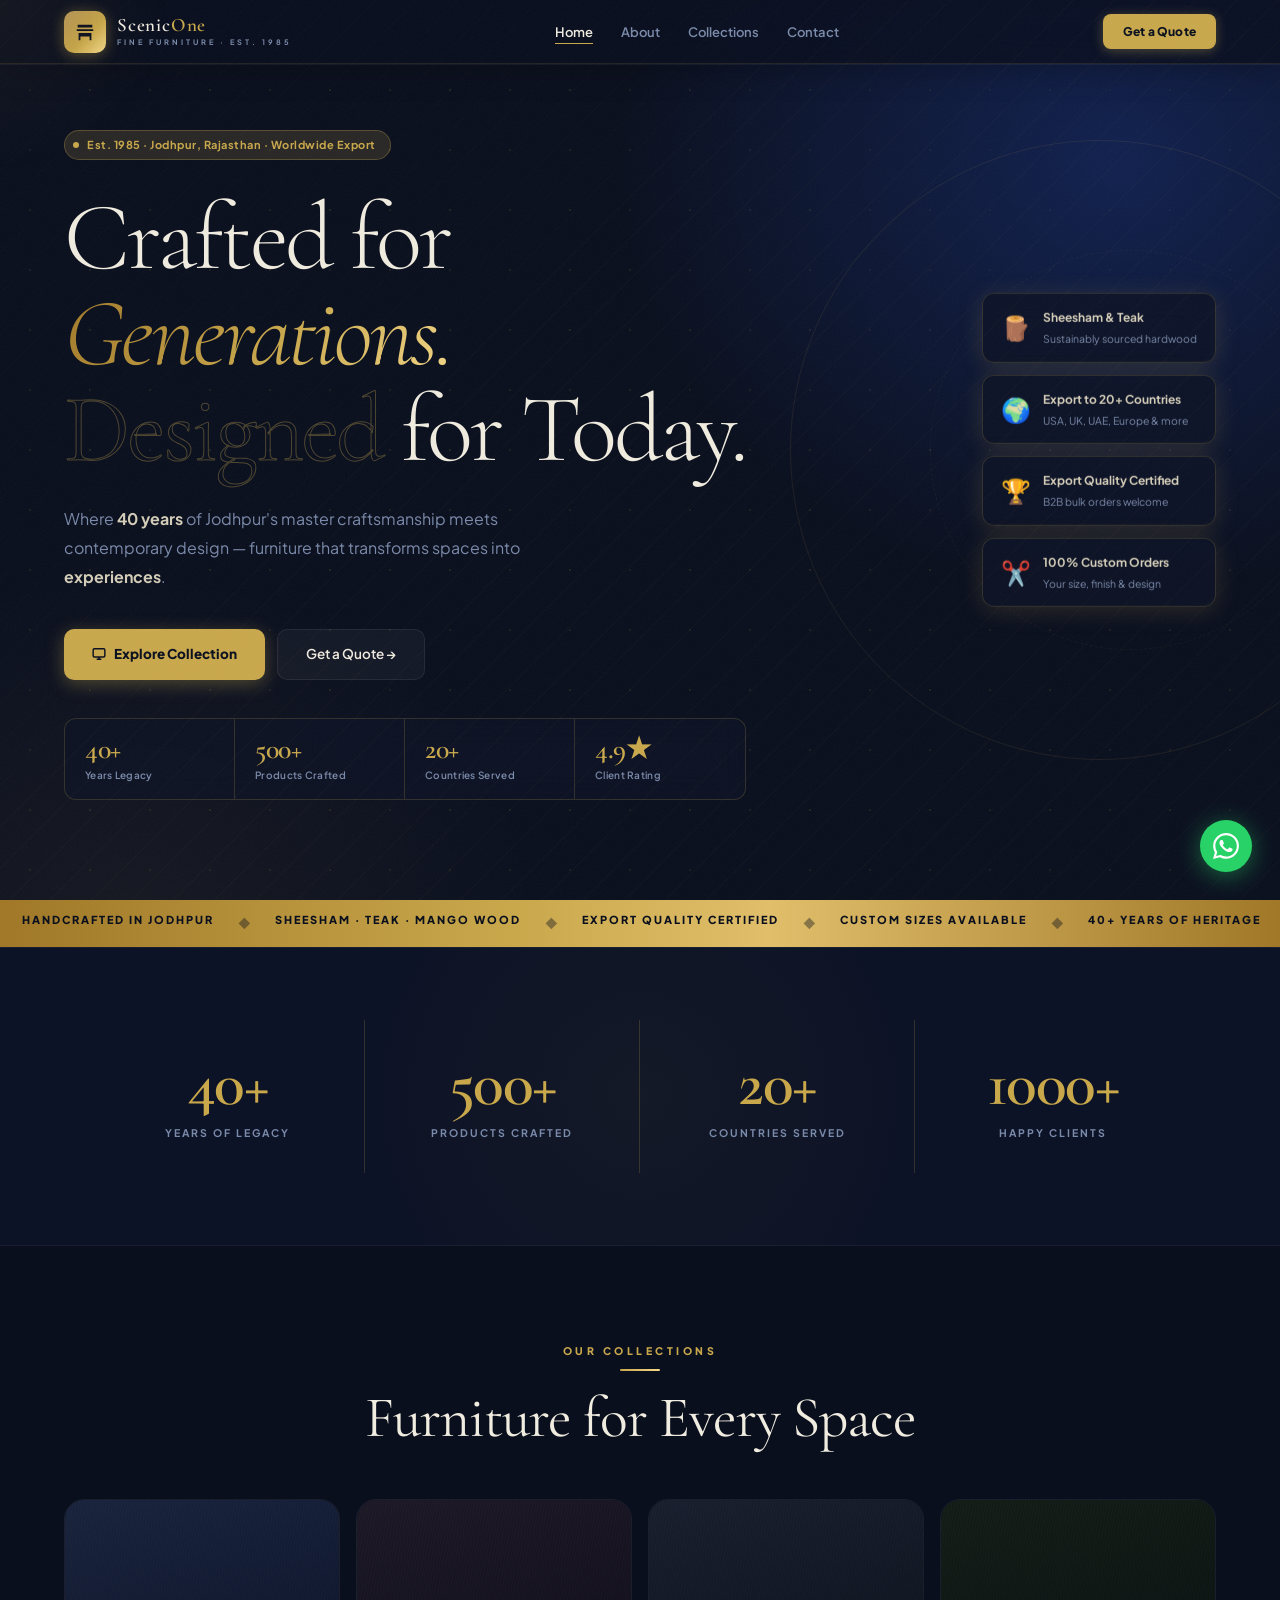
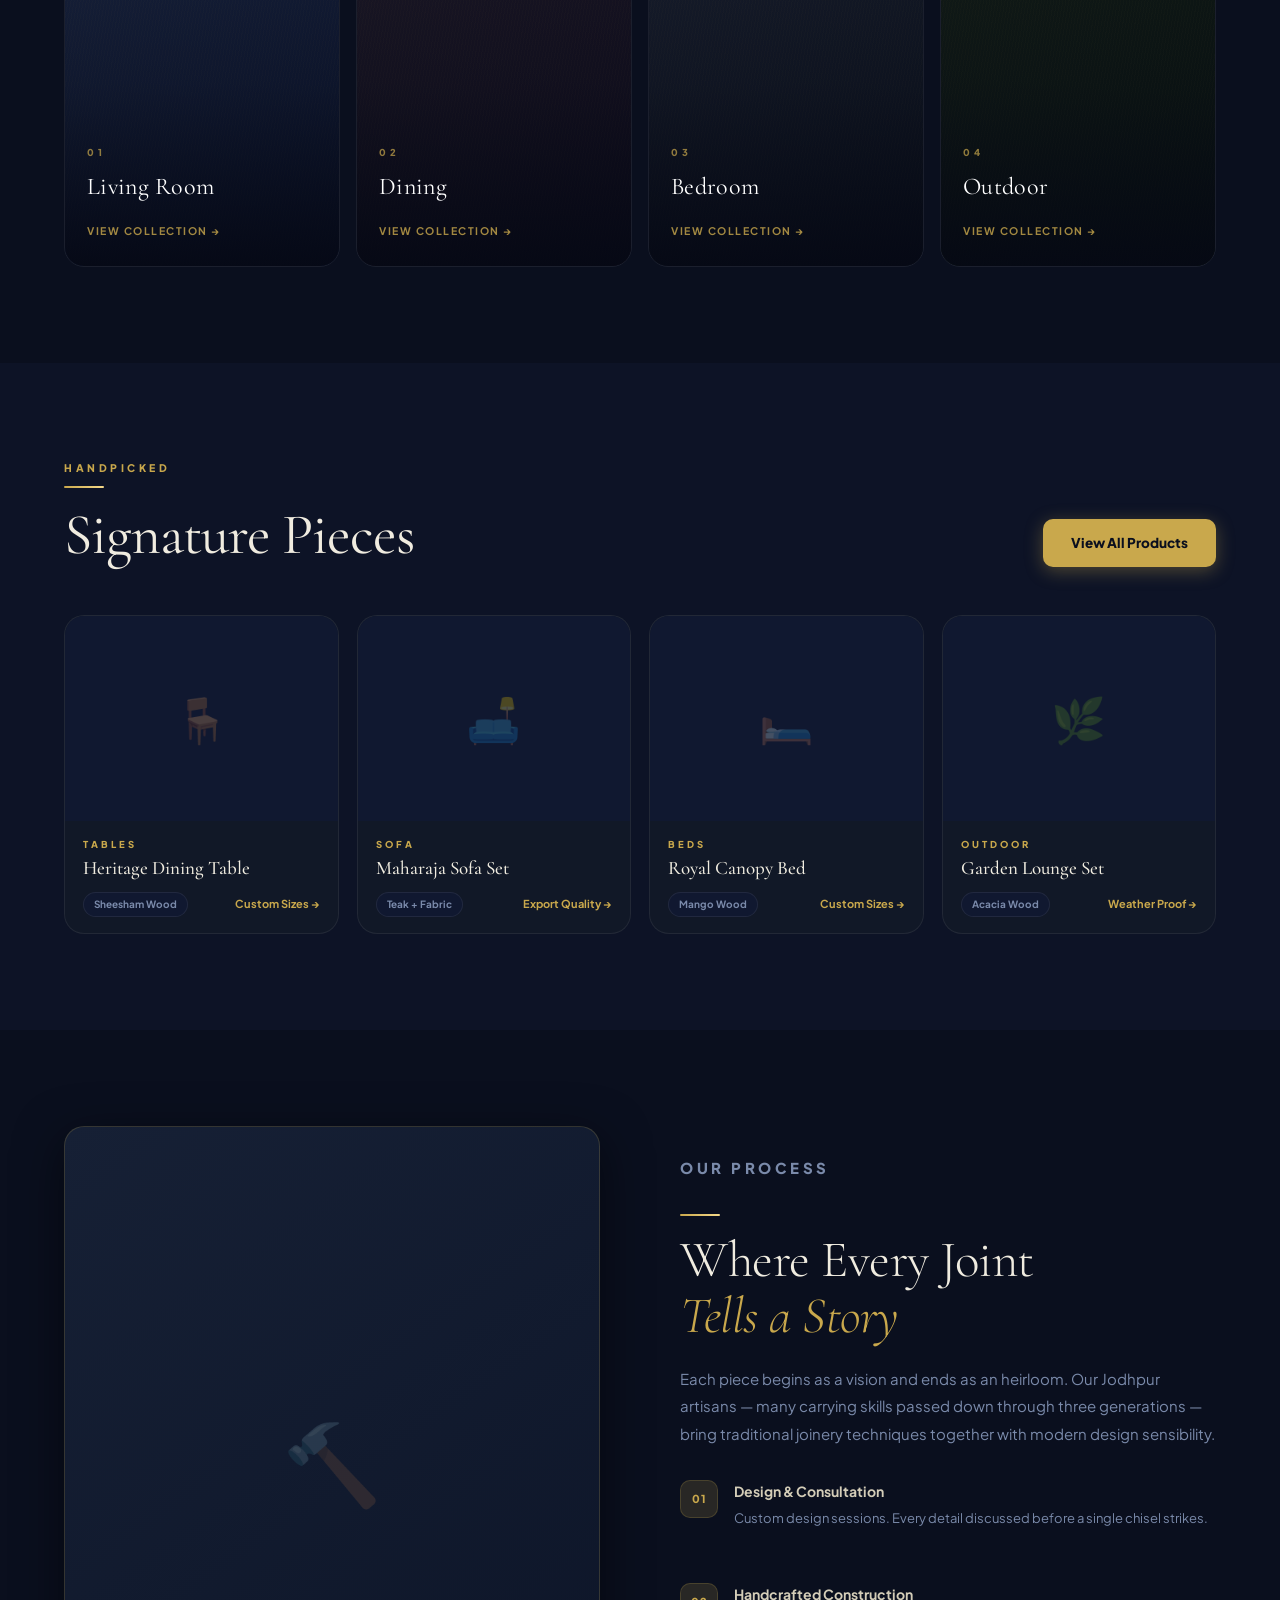
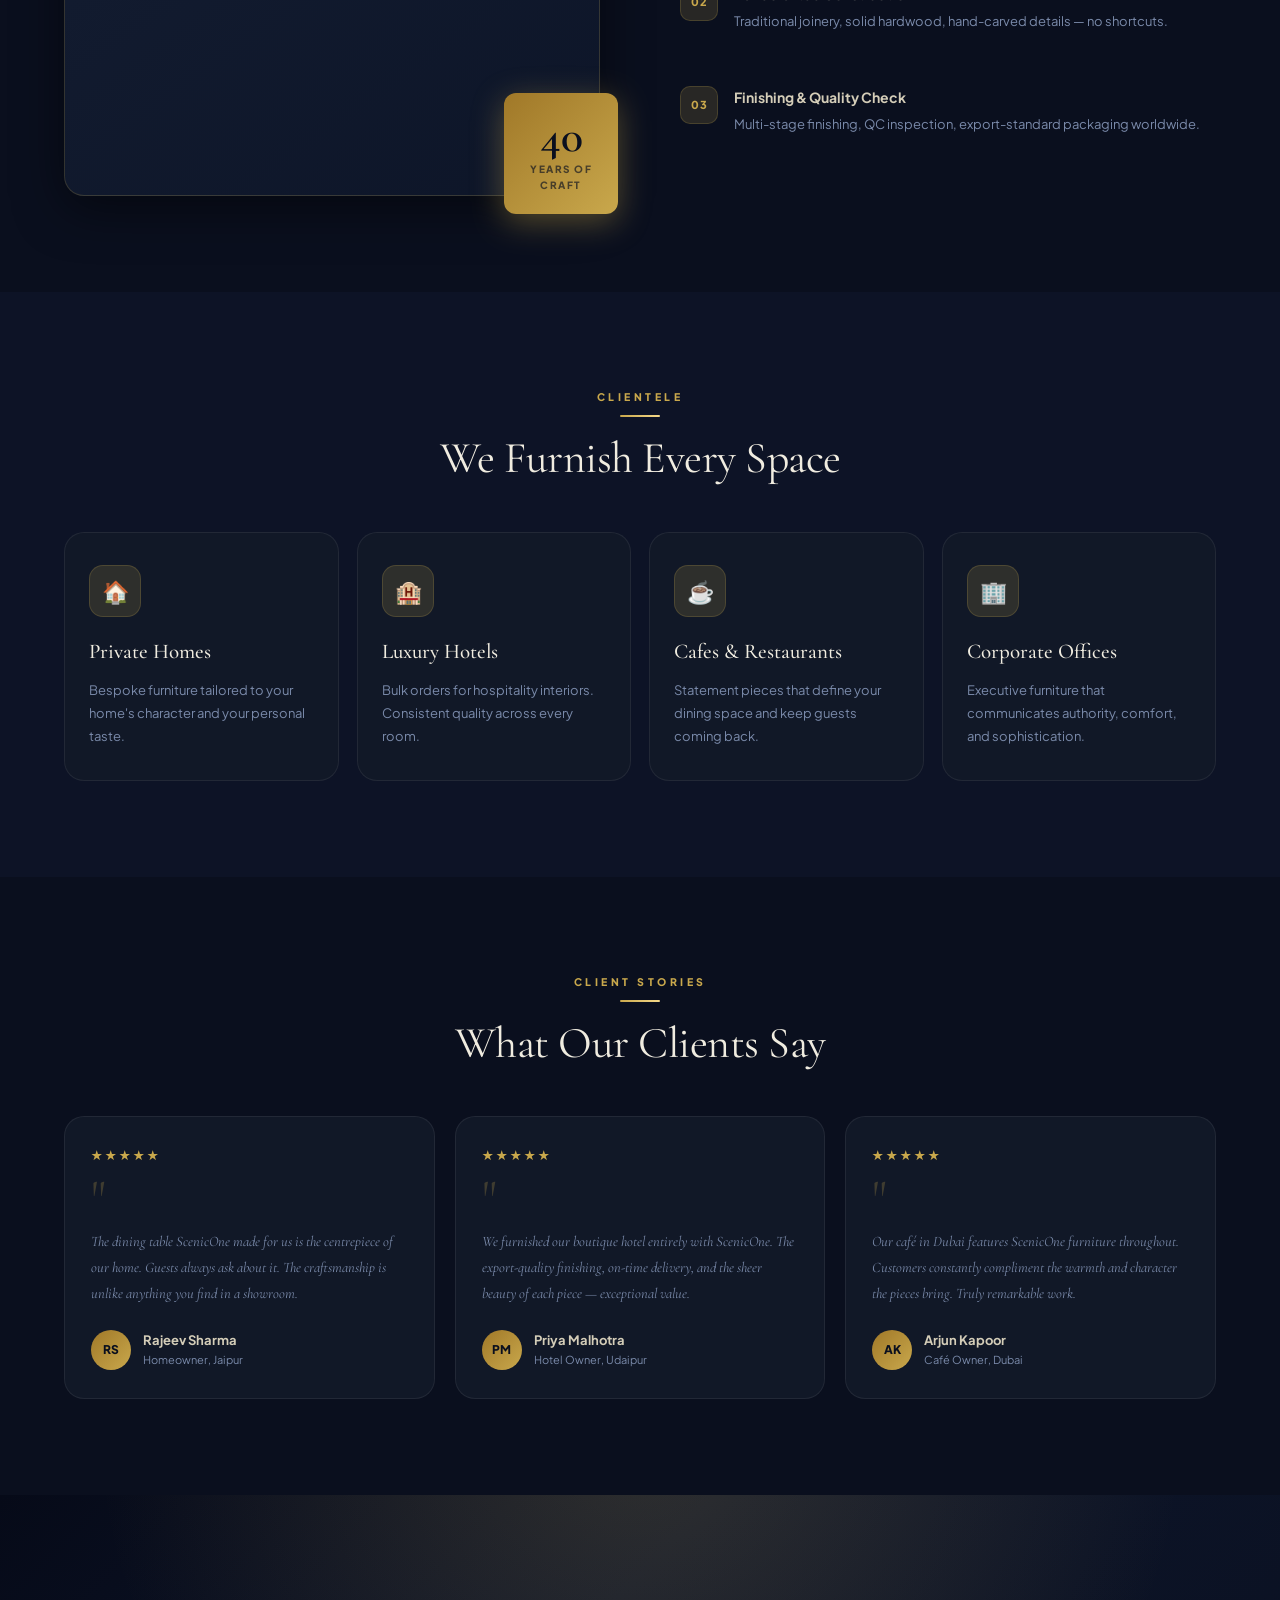
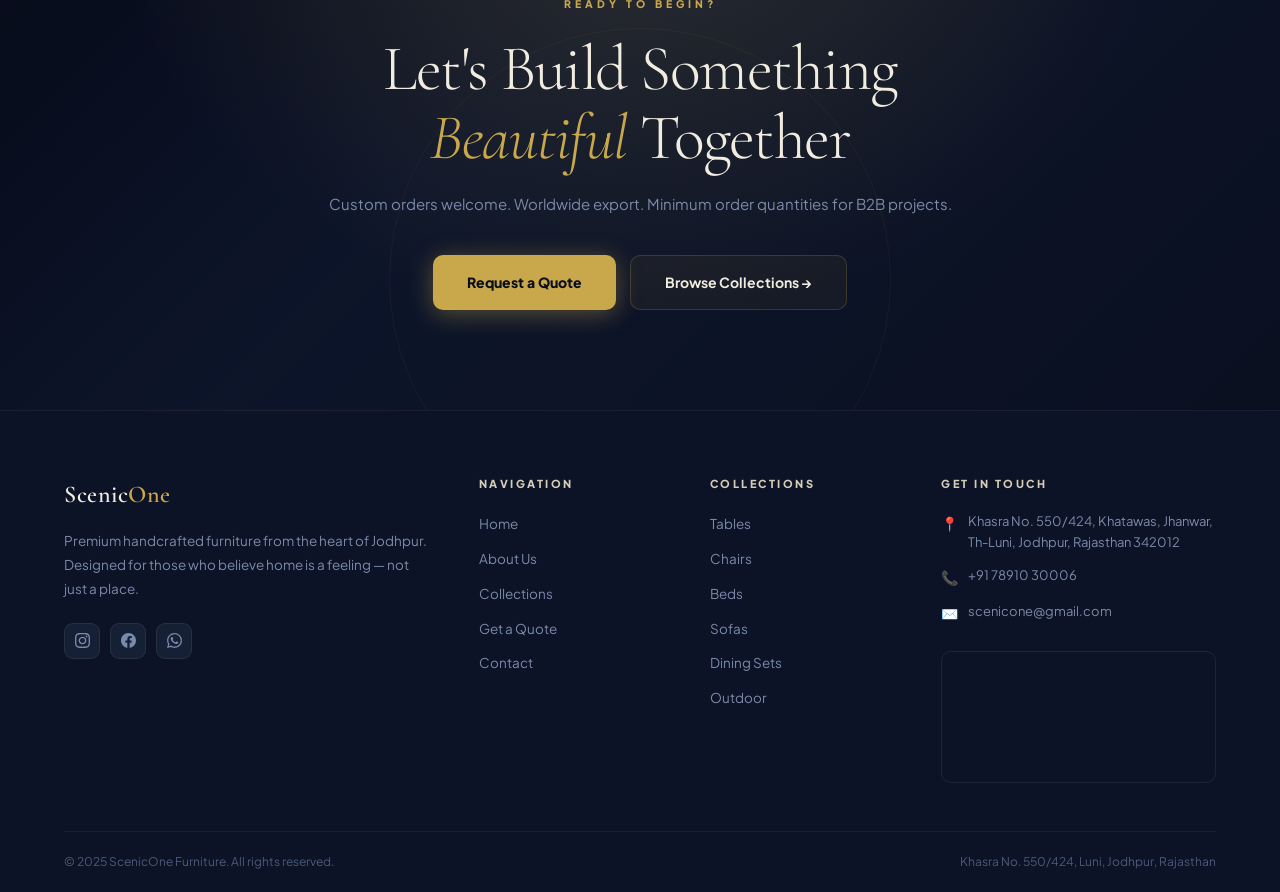
==== index.html @ 931adbf0 "Add files via upload" ====
<!DOCTYPE html>
<html lang="en" data-theme="dark">
<head>
<meta charset="UTF-8">
<meta name="viewport" content="width=device-width, initial-scale=1.0">
<title>ScenicOne Furniture — Luxury Handcrafted Furniture, Jodhpur</title>
<meta name="description" content="ScenicOne crafts premium handmade furniture in Jodhpur, Rajasthan. 40+ years of heritage craftsmanship. Tables, chairs, beds, sofas, dining sets & outdoor furniture. Worldwide export.">
<meta name="theme-color" content="#c9a84c">
<link rel="preconnect" href="https://fonts.googleapis.com">
<link rel="preconnect" href="https://fonts.gstatic.com" crossorigin>
<link href="https://fonts.googleapis.com/css2?family=Plus+Jakarta+Sans:ital,wght@0,300;0,400;0,500;0,600;0,700;0,800;1,400&family=Cormorant+Garamond:ital,wght@0,300;0,400;0,600;1,300;1,400;1,600&display=swap" rel="stylesheet">
<style>
/* ═══════════════════════════════════════════
   TOKENS — Midnight Navy + Warm Gold
═══════════════════════════════════════════ */
:root{
  /* Gold palette */
  --gold:#c9a84c;
  --gold-mid:#e0be6a;
  --gold-light:#f5d98a;
  --gold-deep:#a07828;
  --gold-pale:rgba(201,168,76,0.09);
  --gold-pale2:rgba(201,168,76,0.16);

  /* Navy palette */
  --bg:#0a0f1e;
  --bg2:#0d1326;
  --bg3:#101830;
  --bg4:#141e38;
  --card:#111827;
  --card2:#162035;

  /* Borders */
  --border:rgba(201,168,76,0.2);
  --border2:rgba(255,255,255,0.07);
  --divider:rgba(255,255,255,0.05);

  /* Text */
  --text:#f0ece0;
  --text2:#d4cdb8;
  --muted:#7a8aaa;
  --muted2:#4a5a7a;

  /* Accents */
  --green:#22c55e;
  --red:#f87171;

  /* Misc */
  --radius:12px;
  --radius-lg:20px;
  --shadow-sm:0 2px 10px rgba(0,0,0,0.3);
  --shadow:0 4px 24px rgba(0,0,0,0.4);
  --shadow-lg:0 12px 48px rgba(0,0,0,0.5);
  --shadow-gold:0 4px 24px rgba(201,168,76,0.18);
}

/* ── RESET ── */
*{margin:0;padding:0;box-sizing:border-box;}
html{scroll-behavior:smooth;}
body{
  background:var(--bg);
  color:var(--text);
  font-family:'Plus Jakarta Sans',sans-serif;
  font-size:15px;line-height:1.65;
  overflow-x:hidden;
}

/* Noise grain */
body::before{
  content:'';position:fixed;inset:0;
  background-image:url("data:image/svg+xml,%3Csvg xmlns='http://www.w3.org/2000/svg' width='300' height='300'%3E%3Cfilter id='n'%3E%3CfeTurbulence type='fractalNoise' baseFrequency='0.75' numOctaves='4' stitchTiles='stitch'/%3E%3CfeColorMatrix type='saturate' values='0'/%3E%3C/filter%3E%3Crect width='300' height='300' filter='url(%23n)' opacity='1'/%3E%3C/svg%3E");
  opacity:0.04;pointer-events:none;z-index:9998;
}
/* Subtle diagonal lines */
body::after{
  content:'';position:fixed;inset:0;
  background-image:repeating-linear-gradient(-45deg,transparent,transparent 28px,rgba(201,168,76,0.022) 28px,rgba(201,168,76,0.022) 29px);
  pointer-events:none;z-index:9997;
}

::-webkit-scrollbar{width:4px;}
::-webkit-scrollbar-track{background:var(--bg2);}
::-webkit-scrollbar-thumb{background:var(--gold);border-radius:2px;}

/* ── SCROLL BAR ── */
#scroll-bar{
  position:fixed;top:0;left:0;height:2px;
  background:linear-gradient(90deg,var(--gold-deep),var(--gold),var(--gold-light));
  width:0%;z-index:9999;transition:width 0.08s;
  box-shadow:0 0 8px rgba(201,168,76,0.5);
}

/* ── TYPE ── */
.label-caps{font-size:10.5px;font-weight:800;letter-spacing:3.5px;text-transform:uppercase;color:var(--gold);margin-bottom:10px;}
.display-xl{font-family:'Cormorant Garamond',serif;font-size:clamp(44px,7vw,90px);font-weight:300;line-height:1.02;letter-spacing:-2.5px;}
.display-lg{font-family:'Cormorant Garamond',serif;font-size:clamp(30px,4.5vw,58px);font-weight:400;line-height:1.1;letter-spacing:-1px;}
.display-md{font-family:'Cormorant Garamond',serif;font-size:clamp(24px,3.5vw,44px);font-weight:400;line-height:1.15;letter-spacing:-0.5px;}
em{font-style:italic;color:var(--gold);}

/* Gold divider */
.gold-line{width:40px;height:2px;background:linear-gradient(90deg,var(--gold),var(--gold-light));border-radius:2px;margin-bottom:16px;}
.gold-line.center{margin-left:auto;margin-right:auto;}

/* ═══════════════════════════════════════════
   NAV
═══════════════════════════════════════════ */
nav{
  position:fixed;top:0;left:0;right:0;z-index:900;height:64px;
  padding:0 5%;display:flex;justify-content:space-between;align-items:center;
  background:rgba(10,15,30,0.82);
  backdrop-filter:blur(28px) saturate(1.4);
  -webkit-backdrop-filter:blur(28px) saturate(1.4);
  border-bottom:1px solid rgba(201,168,76,0.12);
  box-shadow:0 1px 0 var(--divider),0 4px 32px rgba(0,0,0,0.3);
  transition:all 0.3s;
}
nav.scrolled{background:rgba(10,15,30,0.96);box-shadow:0 2px 24px rgba(0,0,0,0.5);}

/* Logo */
.nav-logo{display:flex;align-items:center;gap:11px;text-decoration:none;}
.logo-icon{
  width:42px;height:42px;border-radius:10px;flex-shrink:0;
  background:linear-gradient(135deg,var(--gold-deep) 0%,var(--gold) 60%,var(--gold-light) 100%);
  display:flex;align-items:center;justify-content:center;
  box-shadow:0 2px 14px rgba(201,168,76,0.4);
  position:relative;overflow:hidden;
}
.logo-icon::before{
  content:'';position:absolute;inset:0;
  background:linear-gradient(135deg,rgba(255,255,255,0.22) 0%,transparent 55%);
}
.logo-icon svg{width:22px;height:22px;fill:#0a0f1e;position:relative;z-index:1;}
.logo-text-block{display:flex;flex-direction:column;gap:0;}
.logo-wordmark{
  font-family:'Cormorant Garamond',serif;
  font-size:19px;font-weight:600;letter-spacing:0.8px;line-height:1;
  color:var(--text);
}
.logo-wordmark span{color:var(--gold);}
.logo-sub{font-size:7.5px;font-weight:700;letter-spacing:3px;text-transform:uppercase;color:var(--muted);margin-top:2px;}

.nav-links{display:flex;gap:28px;list-style:none;}
.nav-links a{
  color:var(--muted);text-decoration:none;font-size:13px;font-weight:600;
  transition:color 0.18s;position:relative;padding-bottom:2px;
}
.nav-links a::after{
  content:'';position:absolute;bottom:-2px;left:0;width:0;height:1.5px;
  background:var(--gold);transition:width 0.25s;
}
.nav-links a:hover,
.nav-links a.active{color:var(--text);}
.nav-links a:hover::after,
.nav-links a.active::after{width:100%;}

.nav-right{display:flex;align-items:center;gap:10px;}
.btn-nav-cta{
  background:var(--gold);color:#0a0f1e;padding:8px 20px;border-radius:8px;
  font-size:12px;font-weight:800;text-decoration:none;
  transition:all 0.2s;box-shadow:0 2px 12px rgba(201,168,76,0.35);
  letter-spacing:0.2px;
}
.btn-nav-cta:hover{background:var(--gold-mid);transform:translateY(-1px);box-shadow:0 4px 20px rgba(201,168,76,0.5);}

.hamburger{display:none;flex-direction:column;gap:5px;cursor:pointer;padding:4px;}
.hamburger span{display:block;width:22px;height:1.5px;background:var(--text);border-radius:2px;transition:all 0.3s;}

.mobile-menu{
  display:none;position:fixed;inset:0;background:var(--bg2);z-index:899;
  padding:80px 6% 40px;flex-direction:column;gap:0;
}
.mobile-menu.open{display:flex;}
.mobile-menu a{
  color:var(--text);text-decoration:none;
  font-family:'Cormorant Garamond',serif;
  font-size:30px;font-weight:400;
  border-bottom:1px solid var(--divider);padding:20px 0;
  transition:color 0.2s;
}
.mobile-menu a:hover{color:var(--gold);}

/* ═══════════════════════════════════════════
   HERO
═══════════════════════════════════════════ */
#hero{
  min-height:100vh;display:flex;align-items:center;
  padding:100px 5% 70px;position:relative;overflow:hidden;
}

/* Star field dots */
.hero-stars{
  position:absolute;inset:0;
  background-image:
    radial-gradient(circle,rgba(201,168,76,0.55) 1px,transparent 1px),
    radial-gradient(circle,rgba(201,168,76,0.3) 1px,transparent 1px);
  background-size:60px 60px,120px 120px;
  background-position:0 0,30px 30px;
  opacity:0.18;pointer-events:none;
}

/* Glow blobs */
.hero-glow1{
  position:absolute;top:-10%;right:-10%;
  width:65%;height:80%;
  background:radial-gradient(ellipse at 65% 35%,rgba(20,40,100,0.7) 0%,transparent 65%);
  pointer-events:none;
}
.hero-glow2{
  position:absolute;bottom:-20%;left:-5%;
  width:50%;height:60%;
  background:radial-gradient(ellipse at 30% 70%,rgba(201,168,76,0.06) 0%,transparent 65%);
  pointer-events:none;
}

/* Rings */
.hero-ring1{
  position:absolute;right:-130px;top:50%;transform:translateY(-50%);
  width:620px;height:620px;
  border:1px solid rgba(201,168,76,0.1);
  border-radius:50%;pointer-events:none;
  animation:spin-slow 50s linear infinite;
}
.hero-ring2{
  position:absolute;right:-50px;top:50%;transform:translateY(-50%);
  width:400px;height:400px;
  border:1px dashed rgba(201,168,76,0.06);
  border-radius:50%;pointer-events:none;
  animation:spin-slow 32s linear infinite reverse;
}
@keyframes spin-slow{
  from{transform:translateY(-50%) rotate(0deg);}
  to{transform:translateY(-50%) rotate(360deg);}
}

.hero-content{max-width:700px;position:relative;z-index:2;}

/* Pill badge */
.hero-pill{
  display:inline-flex;align-items:center;gap:8px;
  background:var(--gold-pale2);
  border:1px solid rgba(201,168,76,0.3);
  padding:5px 14px 5px 8px;border-radius:100px;margin-bottom:30px;
}
.hero-pill .dot{width:6px;height:6px;background:var(--gold);border-radius:50%;animation:pulse 1.8s infinite;}
@keyframes pulse{0%,100%{opacity:1;box-shadow:0 0 0 0 rgba(201,168,76,0.4);}50%{opacity:0.4;box-shadow:0 0 0 5px rgba(201,168,76,0);}}
.hero-pill .ptxt{font-size:11px;font-weight:700;color:var(--gold);letter-spacing:0.5px;}

/* H1 */
.hero-h1{
  font-family:'Cormorant Garamond',serif;
  font-size:clamp(48px,7.5vw,96px);
  font-weight:300;line-height:1.0;
  letter-spacing:-3px;margin-bottom:26px;
}
.hero-h1 em{
  font-style:italic;
  background:linear-gradient(120deg,var(--gold-deep) 0%,var(--gold) 30%,var(--gold-light) 55%,#ffe9a0 70%,var(--gold) 100%);
  background-size:200% auto;
  -webkit-background-clip:text;-webkit-text-fill-color:transparent;background-clip:text;
  animation:shine 4s linear infinite;
}
@keyframes shine{0%{background-position:0% center;}100%{background-position:200% center;}}
.hero-h1 .outline{
  color:transparent;
  -webkit-text-stroke:1px rgba(201,168,76,0.35);
}

.hero-sub{
  font-size:16px;color:var(--muted);line-height:1.82;
  max-width:530px;margin-bottom:38px;
}
.hero-sub strong{color:var(--text2);font-weight:700;}

/* Buttons */
.hero-btns{display:flex;gap:12px;flex-wrap:wrap;margin-bottom:38px;}
.btn-primary{
  background:var(--gold);color:#0a0f1e;
  padding:13px 28px;border-radius:10px;
  font-weight:800;font-size:13.5px;
  text-decoration:none;display:inline-flex;align-items:center;gap:8px;
  transition:all 0.2s;
  box-shadow:0 4px 18px rgba(201,168,76,0.35);
}
.btn-primary:hover{
  background:var(--gold-mid);transform:translateY(-2px);
  box-shadow:0 8px 32px rgba(201,168,76,0.5);
}
.btn-secondary{
  background:rgba(255,255,255,0.04);color:var(--text);
  padding:13px 28px;border-radius:10px;
  font-weight:600;font-size:13.5px;
  text-decoration:none;border:1.5px solid var(--border2);
  display:inline-flex;align-items:center;gap:8px;transition:all 0.2s;
}
.btn-secondary:hover{border-color:var(--gold);color:var(--gold);background:var(--gold-pale);}

/* Hero stats grid */
.hero-stats{
  display:grid;grid-template-columns:repeat(4,1fr);
  border:1px solid var(--border);border-radius:var(--radius);
  overflow:hidden;background:rgba(13,19,38,0.7);
  backdrop-filter:blur(12px);
}
.hstat{padding:16px 20px;border-right:1px solid var(--border);}
.hstat:last-child{border-right:none;}
.hstat .num{
  font-family:'Cormorant Garamond',serif;
  font-size:28px;font-weight:600;color:var(--gold);
  letter-spacing:-0.5px;line-height:1;margin-bottom:4px;
}
.hstat .lbl{font-size:10px;color:var(--muted);font-weight:600;letter-spacing:0.3px;}

/* Floating aside */
.hero-aside{
  position:absolute;right:5%;top:50%;transform:translateY(-50%);
  display:flex;flex-direction:column;gap:12px;z-index:2;
}
.aside-card{
  background:rgba(13,19,38,0.85);
  border:1px solid var(--border);
  border-radius:var(--radius);padding:14px 18px;
  display:flex;align-items:center;gap:12px;
  box-shadow:var(--shadow-gold);min-width:218px;
  backdrop-filter:blur(16px);
  transition:transform 0.3s,box-shadow 0.3s,border-color 0.3s;
}
.aside-card:hover{
  transform:translateX(-6px);
  box-shadow:0 8px 36px rgba(201,168,76,0.25);
  border-color:rgba(201,168,76,0.4);
}
.aside-card .aci{font-size:24px;}
.aside-card .acl{font-size:12px;font-weight:700;color:var(--text2);}
.aside-card .acs{font-size:10.5px;color:var(--muted);margin-top:2px;}

/* ═══════════════════════════════════════════
   MARQUEE
═══════════════════════════════════════════ */
.marquee-band{
  background:linear-gradient(90deg,var(--gold-deep),var(--gold) 40%,var(--gold-mid) 60%,var(--gold-deep));
  padding:11px 0;overflow:hidden;
}
.marquee-track{display:flex;white-space:nowrap;animation:mq 28s linear infinite;}
@keyframes mq{from{transform:translateX(0);}to{transform:translateX(-50%);}}
.marquee-item{font-size:11px;font-weight:800;color:#0a0f1e;padding:0 22px;letter-spacing:2px;text-transform:uppercase;}
.marquee-dot{color:rgba(10,15,30,0.4);margin:0 2px;}

/* ═══════════════════════════════════════════
   STATS STRIP
═══════════════════════════════════════════ */
#stats-strip{
  padding:72px 5%;
  background:var(--bg2);
  border-top:1px solid var(--divider);
  border-bottom:1px solid var(--divider);
  position:relative;overflow:hidden;
}
#stats-strip::before{
  content:'';position:absolute;top:50%;left:50%;transform:translate(-50%,-50%);
  width:600px;height:600px;border-radius:50%;
  background:radial-gradient(circle,rgba(201,168,76,0.04) 0%,transparent 65%);
  pointer-events:none;
}
.stats-inner{
  max-width:1100px;margin:0 auto;
  display:grid;grid-template-columns:repeat(4,1fr);gap:0;
  position:relative;z-index:1;
}
.stat-box{
  text-align:center;padding:32px 20px;
  border-right:1px solid var(--border);
  position:relative;
}
.stat-box:last-child{border-right:none;}
.stat-box::after{
  content:'';position:absolute;bottom:0;left:50%;transform:translateX(-50%);
  width:0;height:1.5px;
  background:linear-gradient(90deg,transparent,var(--gold),transparent);
  transition:width 0.4s ease;
}
.stat-box:hover::after{width:80%;}
.stat-num{
  font-family:'Cormorant Garamond',serif;
  font-size:clamp(40px,5vw,64px);font-weight:600;
  color:var(--gold);line-height:1;letter-spacing:-1.5px;margin-bottom:8px;
}
.stat-lbl{font-size:10.5px;font-weight:700;color:var(--muted);letter-spacing:2px;text-transform:uppercase;}

/* ═══════════════════════════════════════════
   CATEGORIES
═══════════════════════════════════════════ */
#categories{padding:96px 5%;background:var(--bg);}
.cat-grid{
  display:grid;grid-template-columns:repeat(4,1fr);gap:16px;
  max-width:1200px;margin:0 auto;
}
.cat-card{
  position:relative;border-radius:var(--radius-lg);overflow:hidden;
  aspect-ratio:3/4;cursor:pointer;text-decoration:none;
  border:1px solid var(--border2);
  transition:transform 0.35s cubic-bezier(.2,.8,.2,1),border-color 0.3s;
}
.cat-card:hover{transform:translateY(-8px);border-color:var(--border);}
.cat-bg{
  position:absolute;inset:0;background-size:cover;background-position:center;
  transition:transform 0.55s ease;
}
.cat-card:hover .cat-bg{transform:scale(1.07);}
.cat-overlay{
  position:absolute;inset:0;
  background:linear-gradient(to top,rgba(5,8,20,0.92) 0%,rgba(5,8,20,0.3) 50%,rgba(5,8,20,0.05) 100%);
  transition:all 0.35s;
}
.cat-card:hover .cat-overlay{
  background:linear-gradient(to top,rgba(5,8,20,0.96) 0%,rgba(5,8,20,0.45) 55%,rgba(5,8,20,0.1) 100%);
}
.cat-content{position:absolute;bottom:0;left:0;right:0;padding:24px 22px;}
.cat-num{font-size:9.5px;font-weight:800;letter-spacing:3.5px;color:var(--gold);text-transform:uppercase;margin-bottom:7px;opacity:0.7;}
.cat-content h3{
  font-family:'Cormorant Garamond',serif;font-size:24px;font-weight:400;
  color:#fff;margin-bottom:10px;letter-spacing:0.3px;
}
.cat-arrow{
  display:inline-flex;align-items:center;gap:7px;
  font-size:10.5px;font-weight:700;color:var(--gold);
  letter-spacing:1.5px;text-transform:uppercase;
  transform:translateX(0);transition:transform 0.25s;
  opacity:0.8;
}
.cat-card:hover .cat-arrow{transform:translateX(8px);opacity:1;}

/* Category bg colours */
.cat-bg-living{background:linear-gradient(145deg,#1a2540 0%,#0d1630 100%);}
.cat-bg-dining{background:linear-gradient(145deg,#1e1a28 0%,#120e1e 100%);}
.cat-bg-bedroom{background:linear-gradient(145deg,#1a2030 0%,#0e141e 100%);}
.cat-bg-outdoor{background:linear-gradient(145deg,#141e18 0%,#0a1410 100%);}

/* Category wood texture accent */
.cat-bg-living::after,.cat-bg-dining::after,.cat-bg-bedroom::after,.cat-bg-outdoor::after{
  content:'';position:absolute;inset:0;
  background:repeating-linear-gradient(100deg,transparent,transparent 2px,rgba(201,168,76,0.025) 2px,rgba(201,168,76,0.025) 3px);
}

/* ═══════════════════════════════════════════
   FEATURED PRODUCTS
═══════════════════════════════════════════ */
#featured{padding:96px 5%;background:var(--bg2);}
.featured-header{
  display:flex;justify-content:space-between;align-items:flex-end;
  flex-wrap:wrap;gap:16px;max-width:1200px;margin:0 auto 48px;
}
.products-grid{
  display:grid;grid-template-columns:repeat(4,1fr);gap:18px;
  max-width:1200px;margin:0 auto;
}
.product-card{
  background:var(--card);border-radius:var(--radius-lg);overflow:hidden;
  border:1px solid var(--border2);
  transition:all 0.3s cubic-bezier(.2,.8,.2,1);
}
.product-card:hover{
  border-color:var(--border);
  box-shadow:0 0 0 1px rgba(201,168,76,0.1),var(--shadow-lg);
  transform:translateY(-5px);
}
.product-img{
  aspect-ratio:4/3;background:var(--bg3);
  position:relative;overflow:hidden;
  display:flex;align-items:center;justify-content:center;
}
.product-img-placeholder{font-size:44px;opacity:0.25;}
.product-img-overlay{
  position:absolute;inset:0;background:rgba(5,8,20,0);
  display:flex;align-items:center;justify-content:center;
  transition:background 0.3s;
}
.product-card:hover .product-img-overlay{background:rgba(5,8,20,0.45);}
.product-enquire-btn{
  background:var(--gold);color:#0a0f1e;
  padding:9px 20px;border-radius:8px;
  font-size:12px;font-weight:800;
  opacity:0;transform:translateY(12px);
  transition:all 0.28s;cursor:pointer;border:none;
  letter-spacing:0.3px;text-decoration:none;
  display:inline-flex;align-items:center;
  font-family:'Plus Jakarta Sans',sans-serif;
}
.product-card:hover .product-enquire-btn{opacity:1;transform:translateY(0);}
.product-enquire-btn:hover{background:var(--gold-mid);color:#0a0f1e;}
.product-tag{text-decoration:none;}
.product-tag:hover{color:var(--gold-light);}
.product-body{padding:16px 18px;}
.product-cat{
  font-size:9.5px;font-weight:800;
  letter-spacing:3px;text-transform:uppercase;
  color:var(--gold);margin-bottom:5px;
}
.product-name{
  font-family:'Cormorant Garamond',serif;
  font-size:19px;font-weight:500;color:var(--text);
  margin-bottom:12px;line-height:1.2;
}
.product-footer{display:flex;align-items:center;justify-content:space-between;}
.product-badge{
  font-size:10px;font-weight:700;color:var(--muted);
  background:var(--bg3);padding:3px 10px;border-radius:100px;
  border:1px solid var(--border2);
}
.product-tag{font-size:11px;color:var(--gold);font-weight:700;}

/* ═══════════════════════════════════════════
   CRAFTSMANSHIP
═══════════════════════════════════════════ */
#craftsmanship{padding:96px 5%;background:var(--bg);}
.craft-grid{
  display:grid;grid-template-columns:1fr 1fr;gap:80px;
  align-items:center;max-width:1200px;margin:0 auto;
}
.craft-img-wrap{position:relative;}
.craft-img{
  width:100%;aspect-ratio:4/5;border-radius:var(--radius-lg);overflow:hidden;
  background:linear-gradient(145deg,#162035,#0d1528);
  display:flex;align-items:center;justify-content:center;
  border:1px solid var(--border);
  box-shadow:var(--shadow-lg);
}
.craft-img-placeholder{font-size:80px;opacity:0.2;}
.craft-badge{
  position:absolute;bottom:-18px;right:-18px;
  background:linear-gradient(135deg,var(--gold-deep),var(--gold));
  border-radius:var(--radius);padding:20px 26px;
  text-align:center;
  box-shadow:0 8px 32px rgba(201,168,76,0.4);
}
.craft-badge .big{
  font-family:'Cormorant Garamond',serif;
  font-size:46px;font-weight:600;color:#0a0f1e;line-height:1;
}
.craft-badge .small{
  font-size:10px;font-weight:800;letter-spacing:1.5px;
  text-transform:uppercase;color:rgba(10,15,30,0.65);margin-top:2px;
}
.craft-content h2{
  font-family:'Cormorant Garamond',serif;
  font-size:clamp(30px,4vw,54px);
  font-weight:300;line-height:1.1;letter-spacing:-0.5px;margin-bottom:20px;
}
.craft-content p{color:var(--muted);line-height:1.85;margin-bottom:32px;font-size:15px;}
.craft-steps{display:flex;flex-direction:column;gap:22px;}
.craft-step{display:flex;gap:16px;align-items:flex-start;}
.step-num{
  width:38px;height:38px;flex-shrink:0;border-radius:10px;
  background:var(--gold-pale2);border:1px solid var(--border);
  display:flex;align-items:center;justify-content:center;
  font-size:11px;font-weight:800;color:var(--gold);letter-spacing:1px;
}
.step-text h4{font-size:14px;font-weight:700;color:var(--text2);margin-bottom:4px;}
.step-text p{font-size:13px;color:var(--muted);line-height:1.7;}

/* ═══════════════════════════════════════════
   WHO WE SERVE
═══════════════════════════════════════════ */
#serve{padding:96px 5%;background:var(--bg2);}
.serve-grid{
  display:grid;grid-template-columns:repeat(4,1fr);gap:18px;
  max-width:1200px;margin:0 auto;
}
.serve-card{
  background:var(--card);border:1px solid var(--border2);
  border-radius:var(--radius-lg);padding:32px 24px;
  transition:all 0.3s;position:relative;overflow:hidden;
}
.serve-card::before{
  content:'';position:absolute;top:0;left:0;right:0;height:2px;
  background:linear-gradient(90deg,transparent,var(--gold),transparent);
  opacity:0;transition:opacity 0.3s;
}
.serve-card:hover{border-color:var(--border);box-shadow:var(--shadow);transform:translateY(-4px);}
.serve-card:hover::before{opacity:1;}
.serve-icon{
  width:52px;height:52px;border-radius:14px;
  background:var(--gold-pale2);border:1px solid var(--border);
  display:flex;align-items:center;justify-content:center;
  font-size:22px;margin-bottom:18px;
}
.serve-card h3{
  font-family:'Cormorant Garamond',serif;
  font-size:21px;font-weight:500;color:var(--text);margin-bottom:10px;
}
.serve-card p{font-size:13px;color:var(--muted);line-height:1.75;}

/* ═══════════════════════════════════════════
   TESTIMONIALS
═══════════════════════════════════════════ */
#testimonials{padding:96px 5%;background:var(--bg);}
.testi-grid{
  display:grid;grid-template-columns:repeat(3,1fr);gap:20px;
  max-width:1200px;margin:0 auto;
}
.testi-card{
  background:var(--card);border:1px solid var(--border2);
  border-radius:var(--radius-lg);padding:28px 26px;transition:all 0.3s;
}
.testi-card:hover{border-color:var(--border);box-shadow:var(--shadow-gold);}
.testi-stars{color:var(--gold);font-size:13px;letter-spacing:3px;margin-bottom:14px;}
.testi-quote{
  font-family:'Cormorant Garamond',serif;
  font-size:52px;font-weight:300;color:var(--gold);
  line-height:0.7;margin-bottom:12px;opacity:0.25;
}
.testi-text{
  font-size:14.5px;color:var(--muted);line-height:1.8;
  margin-bottom:22px;font-style:italic;
  font-family:'Cormorant Garamond',serif;
}
.testi-author{display:flex;align-items:center;gap:12px;}
.testi-avatar{
  width:40px;height:40px;border-radius:50%;
  background:linear-gradient(135deg,var(--gold-deep),var(--gold));
  display:flex;align-items:center;justify-content:center;
  font-size:12px;font-weight:800;color:#0a0f1e;flex-shrink:0;
}
.testi-name{font-size:13px;font-weight:700;color:var(--text2);}
.testi-loc{font-size:11px;color:var(--muted);}

/* ═══════════════════════════════════════════
   CTA BANNER
═══════════════════════════════════════════ */
#cta-banner{
  padding:100px 5%;
  background:linear-gradient(135deg,#060a18 0%,#0d152a 40%,#0a1020 100%);
  position:relative;overflow:hidden;text-align:center;
}
#cta-banner::before{
  content:'';position:absolute;inset:0;
  background:radial-gradient(ellipse at 50% -10%,rgba(201,168,76,0.18) 0%,transparent 60%);
  pointer-events:none;
}
/* Decorative rings in CTA */
#cta-banner::after{
  content:'';position:absolute;
  bottom:-120px;left:50%;transform:translateX(-50%);
  width:500px;height:500px;border-radius:50%;
  border:1px solid rgba(201,168,76,0.06);
  pointer-events:none;
}
.cta-inner{max-width:640px;margin:0 auto;position:relative;z-index:1;}
.cta-eyebrow{font-size:10.5px;font-weight:800;letter-spacing:4px;text-transform:uppercase;color:var(--gold);margin-bottom:22px;}
.cta-title{
  font-family:'Cormorant Garamond',serif;
  font-size:clamp(34px,5vw,64px);font-weight:300;
  color:var(--text);line-height:1.08;letter-spacing:-1.5px;margin-bottom:18px;
}
.cta-sub{font-size:15px;color:var(--muted);line-height:1.8;margin-bottom:38px;}
.cta-btns{display:flex;gap:14px;justify-content:center;flex-wrap:wrap;}
.btn-cta-gold{
  background:var(--gold);color:#0a0f1e;
  padding:15px 34px;border-radius:10px;
  font-weight:800;font-size:14px;text-decoration:none;
  display:inline-flex;align-items:center;gap:8px;
  transition:all 0.2s;box-shadow:0 4px 24px rgba(201,168,76,0.4);
}
.btn-cta-gold:hover{background:var(--gold-mid);transform:translateY(-2px);box-shadow:0 8px 36px rgba(201,168,76,0.55);}
.btn-cta-outline{
  background:rgba(201,168,76,0.06);color:var(--text);
  padding:15px 34px;border-radius:10px;
  font-weight:700;font-size:14px;text-decoration:none;
  display:inline-flex;align-items:center;gap:8px;
  border:1.5px solid var(--border);transition:all 0.2s;
}
.btn-cta-outline:hover{background:rgba(201,168,76,0.12);border-color:rgba(201,168,76,0.5);transform:translateY(-2px);}

/* ═══════════════════════════════════════════
   FOOTER
═══════════════════════════════════════════ */
footer{
  background:var(--bg2);
  border-top:1px solid var(--divider);
  padding:64px 5% 0;
}
.footer-grid{
  display:grid;grid-template-columns:2fr 1fr 1fr 1.5fr;gap:48px;
  max-width:1200px;margin:0 auto;
  padding-bottom:48px;border-bottom:1px solid var(--divider);
}
.footer-brand .logo-wordmark-lg{
  font-family:'Cormorant Garamond',serif;
  font-size:24px;font-weight:600;letter-spacing:0.5px;
  color:var(--text);margin-bottom:14px;display:block;
}
.footer-brand .logo-wordmark-lg span{color:var(--gold);}
.footer-brand p{font-size:13.5px;color:var(--muted);line-height:1.78;margin-bottom:22px;}
.footer-socials{display:flex;gap:10px;}
.social-btn{
  width:36px;height:36px;border-radius:9px;
  background:var(--card2);border:1px solid var(--border2);
  display:flex;align-items:center;justify-content:center;
  color:var(--muted);transition:all 0.2s;text-decoration:none;
}
.social-btn:hover{border-color:var(--gold);color:var(--gold);background:var(--gold-pale);}
.footer-col h4{
  font-size:11px;font-weight:800;letter-spacing:2.5px;
  text-transform:uppercase;color:var(--text2);margin-bottom:18px;
}
.footer-col ul{list-style:none;display:flex;flex-direction:column;gap:10px;}
.footer-col ul a{font-size:13.5px;color:var(--muted);text-decoration:none;transition:color 0.18s;}
.footer-col ul a:hover{color:var(--gold);}
.footer-contact{display:flex;flex-direction:column;gap:12px;}
.contact-item{display:flex;gap:10px;align-items:flex-start;}
.contact-icon{font-size:14px;flex-shrink:0;margin-top:1px;}
.contact-text{font-size:13px;color:var(--muted);line-height:1.6;}
.contact-text a{color:var(--muted);text-decoration:none;transition:color 0.18s;}
.contact-text a:hover{color:var(--gold);}
.footer-map-wrap{
  margin-top:14px;border-radius:10px;overflow:hidden;
  border:1px solid var(--border2);
}
.footer-map-wrap iframe{
  width:100%;height:130px;border:none;display:block;
  filter:invert(90%) hue-rotate(180deg) saturate(0.6) brightness(0.85);
}
.footer-bottom{
  max-width:1200px;margin:0 auto;
  display:flex;justify-content:space-between;align-items:center;
  padding:20px 0;font-size:12px;color:var(--muted2);flex-wrap:wrap;gap:8px;
}

/* ═══════════════════════════════════════════
   WHATSAPP FLOAT
═══════════════════════════════════════════ */
#wa-float{
  position:fixed;bottom:28px;right:28px;z-index:800;
  width:52px;height:52px;border-radius:50%;
  background:#25D366;display:flex;align-items:center;justify-content:center;
  cursor:pointer;box-shadow:0 4px 24px rgba(37,211,102,0.45);
  transition:all 0.25s;
}
#wa-float:hover{transform:scale(1.1);box-shadow:0 8px 36px rgba(37,211,102,0.6);}
#wa-float svg{width:26px;height:26px;fill:#fff;}
.wa-tooltip{
  position:absolute;right:62px;top:50%;transform:translateY(-50%);
  background:var(--card);border:1px solid var(--border);
  color:var(--text);font-size:12px;font-weight:700;
  padding:6px 12px;border-radius:8px;white-space:nowrap;
  opacity:0;pointer-events:none;transition:opacity 0.2s;
  box-shadow:var(--shadow-sm);
}
.wa-tooltip::after{
  content:'';position:absolute;left:100%;top:50%;transform:translateY(-50%);
  border:5px solid transparent;border-left-color:var(--border);
}
#wa-float:hover .wa-tooltip{opacity:1;}

/* ── BACK TO TOP ── */
.back-top{
  position:fixed;bottom:90px;right:28px;z-index:800;
  width:40px;height:40px;border-radius:10px;
  background:var(--card);border:1px solid var(--border2);
  display:none;align-items:center;justify-content:center;
  cursor:pointer;color:var(--muted);transition:all 0.2s;box-shadow:var(--shadow-sm);
}
.back-top.visible{display:flex;}
.back-top:hover{border-color:var(--gold);color:var(--gold);}

/* ── REVEAL ANIMATIONS ── */
.reveal-item{
  opacity:0;transform:translateY(28px);
  transition:opacity 0.6s ease,transform 0.6s cubic-bezier(.2,.8,.2,1);
}
.reveal-item.visible{opacity:1;transform:translateY(0);}
@keyframes reveal-fallback{to{opacity:1;transform:none;}}
.reveal-item{animation:reveal-fallback 0s 2.5s forwards;}

/* ── CURSOR GLOW ── */
#cursor-glow{
  position:fixed;width:350px;height:350px;border-radius:50%;
  background:radial-gradient(circle,rgba(201,168,76,0.055) 0%,transparent 70%);
  pointer-events:none;z-index:9990;
  transform:translate(-50%,-50%);
  transition:left 0.1s ease,top 0.1s ease;
}

/* ═══════════════════════════════════════════
   RESPONSIVE
═══════════════════════════════════════════ */
@media(max-width:1024px){
  .hero-aside{display:none;}
  .hero-stats{grid-template-columns:repeat(2,1fr);}
  .cat-grid{grid-template-columns:repeat(2,1fr);}
  .products-grid{grid-template-columns:repeat(2,1fr);}
  .craft-grid{grid-template-columns:1fr;gap:52px;}
  .serve-grid{grid-template-columns:repeat(2,1fr);}
  .testi-grid{grid-template-columns:repeat(2,1fr);}
  .footer-grid{grid-template-columns:1fr 1fr;gap:32px;}
  .stats-inner{grid-template-columns:repeat(2,1fr);}
  .stat-box:nth-child(2){border-right:none;}
  .stat-box{border-bottom:1px solid var(--divider);}
  .stat-box:nth-child(3),.stat-box:nth-child(4){border-bottom:none;}
}
@media(max-width:768px){
  .nav-links,.btn-nav-cta{display:none;}
  .hamburger{display:flex;}
  #hero{padding:90px 5% 60px;}
  .hero-h1{letter-spacing:-1.5px;}
  .cat-grid{grid-template-columns:1fr 1fr;gap:12px;}
  .cat-card{aspect-ratio:2/3;}
  .products-grid{grid-template-columns:1fr 1fr;gap:14px;}
  .serve-grid{grid-template-columns:1fr 1fr;}
  .testi-grid{grid-template-columns:1fr;}
  .footer-grid{grid-template-columns:1fr;}
  .footer-bottom{flex-direction:column;text-align:center;}
  .cta-btns{flex-direction:column;align-items:center;}
  .btn-cta-gold,.btn-cta-outline{width:100%;max-width:300px;justify-content:center;}
  #stats-strip{padding:52px 5%;}
  #categories,#featured,#craftsmanship,#serve,#testimonials{padding:68px 5%;}
}
@media(max-width:480px){
  .cat-grid{grid-template-columns:1fr;}
  .products-grid{grid-template-columns:1fr;}
  .serve-grid{grid-template-columns:1fr;}
  .hero-stats{grid-template-columns:1fr 1fr;}
}
</style>
</head>
<body>

<div id="scroll-bar"></div>
<div id="cursor-glow"></div>

<!-- ══════════════════
     NAV
══════════════════ -->
<nav id="navbar">
  <a href="index.html" class="nav-logo">
    <div class="logo-icon">
      <svg viewBox="0 0 24 24" xmlns="http://www.w3.org/2000/svg">
        <path d="M4 4h16v3H4zM3 9h18v2H3zM5 13v8h2v-4h10v4h2v-8z"/>
      </svg>
    </div>
    <div class="logo-text-block">
      <span class="logo-wordmark">Scenic<span>One</span></span>
      <span class="logo-sub">Fine Furniture · Est. 1985</span>
    </div>
  </a>
  <ul class="nav-links">
    <li><a href="index.html" class="active">Home</a></li>
    <li><a href="about.html">About</a></li>
    <li><a href="products.html">Collections</a></li>
    <li><a href="contact.html">Contact</a></li>
  </ul>
  <div class="nav-right">
    <a href="enquiry.html" class="btn-nav-cta">Get a Quote</a>
    <div class="hamburger" id="hamburger">
      <span></span><span></span><span></span>
    </div>
  </div>
</nav>

<div class="mobile-menu" id="mobileMenu">
  <a href="index.html">Home</a>
  <a href="about.html">About</a>
  <a href="products.html">Collections</a>
  <a href="enquiry.html">Get a Quote</a>
  <a href="contact.html">Contact</a>
</div>

<!-- ══════════════════
     HERO
══════════════════ -->
<section id="hero">
  <div class="hero-stars"></div>
  <div class="hero-glow1"></div>
  <div class="hero-glow2"></div>
  <div class="hero-ring1"></div>
  <div class="hero-ring2"></div>

  <div class="hero-content">
    <div class="hero-pill">
      <span class="dot"></span>
      <span class="ptxt">Est. 1985 · Jodhpur, Rajasthan · Worldwide Export</span>
    </div>

    <h1 class="hero-h1">
      Crafted for<br/>
      <em>Generations.</em><br/>
      <span class="outline">Designed</span> for Today.
    </h1>

    <p class="hero-sub">
      Where <strong>40 years</strong> of Jodhpur's master craftsmanship meets contemporary design — furniture that transforms spaces into <strong>experiences</strong>.
    </p>

    <div class="hero-btns">
      <a href="products.html" class="btn-primary">
        <svg width="14" height="14" viewBox="0 0 24 24" fill="none" stroke="currentColor" stroke-width="2.5"><rect x="2" y="3" width="20" height="14" rx="2"/><path d="M8 21h8M12 17v4"/></svg>
        Explore Collection
      </a>
      <a href="enquiry.html" class="btn-secondary">Get a Quote →</a>
    </div>

    <div class="hero-stats">
      <div class="hstat">
        <div class="num" data-target="40" data-suffix="+">40+</div>
        <div class="lbl">Years Legacy</div>
      </div>
      <div class="hstat">
        <div class="num" data-target="500" data-suffix="+">500+</div>
        <div class="lbl">Products Crafted</div>
      </div>
      <div class="hstat">
        <div class="num" data-target="20" data-suffix="+">20+</div>
        <div class="lbl">Countries Served</div>
      </div>
      <div class="hstat">
        <div class="num">4.9★</div>
        <div class="lbl">Client Rating</div>
      </div>
    </div>
  </div>

  <div class="hero-aside">
    <div class="aside-card">
      <span class="aci">🪵</span>
      <div>
        <div class="acl">Sheesham &amp; Teak</div>
        <div class="acs">Sustainably sourced hardwood</div>
      </div>
    </div>
    <div class="aside-card">
      <span class="aci">🌍</span>
      <div>
        <div class="acl">Export to 20+ Countries</div>
        <div class="acs">USA, UK, UAE, Europe &amp; more</div>
      </div>
    </div>
    <div class="aside-card">
      <span class="aci">🏆</span>
      <div>
        <div class="acl">Export Quality Certified</div>
        <div class="acs">B2B bulk orders welcome</div>
      </div>
    </div>
    <div class="aside-card">
      <span class="aci">✂️</span>
      <div>
        <div class="acl">100% Custom Orders</div>
        <div class="acs">Your size, finish &amp; design</div>
      </div>
    </div>
  </div>
</section>

<!-- ══════════════════
     MARQUEE
══════════════════ -->
<div class="marquee-band">
  <div class="marquee-track">
    <span class="marquee-item">Handcrafted in Jodhpur</span><span class="marquee-dot">◆</span>
    <span class="marquee-item">Sheesham · Teak · Mango Wood</span><span class="marquee-dot">◆</span>
    <span class="marquee-item">Export Quality Certified</span><span class="marquee-dot">◆</span>
    <span class="marquee-item">Custom Sizes Available</span><span class="marquee-dot">◆</span>
    <span class="marquee-item">40+ Years of Heritage</span><span class="marquee-dot">◆</span>
    <span class="marquee-item">20+ Countries Served</span><span class="marquee-dot">◆</span>
    <span class="marquee-item">Luxury Hotels &amp; Homes</span><span class="marquee-dot">◆</span>
    <span class="marquee-item">B2B Bulk Orders Welcome</span><span class="marquee-dot">◆</span>
    <span class="marquee-item">Handcrafted in Jodhpur</span><span class="marquee-dot">◆</span>
    <span class="marquee-item">Sheesham · Teak · Mango Wood</span><span class="marquee-dot">◆</span>
    <span class="marquee-item">Export Quality Certified</span><span class="marquee-dot">◆</span>
    <span class="marquee-item">Custom Sizes Available</span><span class="marquee-dot">◆</span>
    <span class="marquee-item">40+ Years of Heritage</span><span class="marquee-dot">◆</span>
    <span class="marquee-item">20+ Countries Served</span><span class="marquee-dot">◆</span>
    <span class="marquee-item">Luxury Hotels &amp; Homes</span><span class="marquee-dot">◆</span>
    <span class="marquee-item">B2B Bulk Orders Welcome</span><span class="marquee-dot">◆</span>
  </div>
</div>

<!-- ══════════════════
     STATS
══════════════════ -->
<section id="stats-strip">
  <div class="stats-inner">
    <div class="stat-box reveal-item">
      <div class="stat-num" data-target="40" data-suffix="+">40+</div>
      <div class="stat-lbl">Years of Legacy</div>
    </div>
    <div class="stat-box reveal-item">
      <div class="stat-num" data-target="500" data-suffix="+">500+</div>
      <div class="stat-lbl">Products Crafted</div>
    </div>
    <div class="stat-box reveal-item">
      <div class="stat-num" data-target="20" data-suffix="+">20+</div>
      <div class="stat-lbl">Countries Served</div>
    </div>
    <div class="stat-box reveal-item">
      <div class="stat-num" data-target="1000" data-suffix="+">1000+</div>
      <div class="stat-lbl">Happy Clients</div>
    </div>
  </div>
</section>

<!-- ══════════════════
     CATEGORIES
══════════════════ -->
<section id="categories">
  <div style="max-width:1200px;margin:0 auto;">
    <div class="section-heading center reveal-item" style="margin-bottom:48px;text-align:center;">
      <p class="label-caps">Our Collections</p>
      <div class="gold-line center"></div>
      <h2 class="display-lg">Furniture for Every Space</h2>
    </div>
    <div class="cat-grid">
      <a href="products.html?category=living" class="cat-card reveal-item">
        <div class="cat-bg cat-bg-living"></div>
        <div class="cat-overlay"></div>
        <div class="cat-content">
          <p class="cat-num">01</p>
          <h3>Living Room</h3>
          <span class="cat-arrow">View Collection →</span>
        </div>
      </a>
      <a href="products.html?category=dining" class="cat-card reveal-item">
        <div class="cat-bg cat-bg-dining"></div>
        <div class="cat-overlay"></div>
        <div class="cat-content">
          <p class="cat-num">02</p>
          <h3>Dining</h3>
          <span class="cat-arrow">View Collection →</span>
        </div>
      </a>
      <a href="products.html?category=bedroom" class="cat-card reveal-item">
        <div class="cat-bg cat-bg-bedroom"></div>
        <div class="cat-overlay"></div>
        <div class="cat-content">
          <p class="cat-num">03</p>
          <h3>Bedroom</h3>
          <span class="cat-arrow">View Collection →</span>
        </div>
      </a>
      <a href="products.html?category=outdoor" class="cat-card reveal-item">
        <div class="cat-bg cat-bg-outdoor"></div>
        <div class="cat-overlay"></div>
        <div class="cat-content">
          <p class="cat-num">04</p>
          <h3>Outdoor</h3>
          <span class="cat-arrow">View Collection →</span>
        </div>
      </a>
    </div>
  </div>
</section>

<!-- ══════════════════
     PRODUCTS
══════════════════ -->
<section id="featured">
  <div class="featured-header">
    <div>
      <p class="label-caps">Handpicked</p>
      <div class="gold-line"></div>
      <h2 class="display-lg">Signature Pieces</h2>
    </div>
    <a href="products.html" class="btn-primary">View All Products</a>
  </div>
  <div class="products-grid">
    <div class="product-card reveal-item" onclick="window.location='products.html?category=tables'" style="cursor:pointer;">
      <div class="product-img">
        <span class="product-img-placeholder">🪑</span>
        <div class="product-img-overlay">
          <a href="enquiry.html?product=Heritage+Dining+Table&category=tables" class="product-enquire-btn" onclick="event.stopPropagation()">Enquire Now</a>
        </div>
      </div>
      <div class="product-body">
        <p class="product-cat">Tables</p>
        <h3 class="product-name">Heritage Dining Table</h3>
        <div class="product-footer">
          <span class="product-badge">Sheesham Wood</span>
          <a href="enquiry.html?product=Heritage+Dining+Table&category=tables" class="product-tag" onclick="event.stopPropagation()">Custom Sizes →</a>
        </div>
      </div>
    </div>
    <div class="product-card reveal-item" onclick="window.location='products.html?category=sofa'" style="cursor:pointer;">
      <div class="product-img">
        <span class="product-img-placeholder">🛋️</span>
        <div class="product-img-overlay">
          <a href="enquiry.html?product=Maharaja+Sofa+Set&category=sofa" class="product-enquire-btn" onclick="event.stopPropagation()">Enquire Now</a>
        </div>
      </div>
      <div class="product-body">
        <p class="product-cat">Sofa</p>
        <h3 class="product-name">Maharaja Sofa Set</h3>
        <div class="product-footer">
          <span class="product-badge">Teak + Fabric</span>
          <a href="enquiry.html?product=Maharaja+Sofa+Set&category=sofa" class="product-tag" onclick="event.stopPropagation()">Export Quality →</a>
        </div>
      </div>
    </div>
    <div class="product-card reveal-item" onclick="window.location='products.html?category=beds'" style="cursor:pointer;">
      <div class="product-img">
        <span class="product-img-placeholder">🛏️</span>
        <div class="product-img-overlay">
          <a href="enquiry.html?product=Royal+Canopy+Bed&category=beds" class="product-enquire-btn" onclick="event.stopPropagation()">Enquire Now</a>
        </div>
      </div>
      <div class="product-body">
        <p class="product-cat">Beds</p>
        <h3 class="product-name">Royal Canopy Bed</h3>
        <div class="product-footer">
          <span class="product-badge">Mango Wood</span>
          <a href="enquiry.html?product=Royal+Canopy+Bed&category=beds" class="product-tag" onclick="event.stopPropagation()">Custom Sizes →</a>
        </div>
      </div>
    </div>
    <div class="product-card reveal-item" onclick="window.location='products.html?category=outdoor'" style="cursor:pointer;">
      <div class="product-img">
        <span class="product-img-placeholder">🌿</span>
        <div class="product-img-overlay">
          <a href="enquiry.html?product=Garden+Lounge+Set&category=outdoor" class="product-enquire-btn" onclick="event.stopPropagation()">Enquire Now</a>
        </div>
      </div>
      <div class="product-body">
        <p class="product-cat">Outdoor</p>
        <h3 class="product-name">Garden Lounge Set</h3>
        <div class="product-footer">
          <span class="product-badge">Acacia Wood</span>
          <a href="enquiry.html?product=Garden+Lounge+Set&category=outdoor" class="product-tag" onclick="event.stopPropagation()">Weather Proof →</a>
        </div>
      </div>
    </div>
  </div>
</section>

<!-- ══════════════════
     CRAFTSMANSHIP
══════════════════ -->
<section id="craftsmanship">
  <div class="craft-grid">
    <div class="craft-img-wrap reveal-item">
      <div class="craft-img">
        <span class="craft-img-placeholder">🔨</span>
      </div>
      <div class="craft-badge">
        <div class="big">40</div>
        <div class="small">Years of<br/>Craft</div>
      </div>
    </div>
    <div class="craft-content reveal-item">
      <p class="label-caps">Our Process</p>
      <div class="gold-line"></div>
      <h2>Where Every Joint<br/><em>Tells a Story</em></h2>
      <p>Each piece begins as a vision and ends as an heirloom. Our Jodhpur artisans — many carrying skills passed down through three generations — bring traditional joinery techniques together with modern design sensibility.</p>
      <div class="craft-steps">
        <div class="craft-step">
          <div class="step-num">01</div>
          <div class="step-text">
            <h4>Design &amp; Consultation</h4>
            <p>Custom design sessions. Every detail discussed before a single chisel strikes.</p>
          </div>
        </div>
        <div class="craft-step">
          <div class="step-num">02</div>
          <div class="step-text">
            <h4>Handcrafted Construction</h4>
            <p>Traditional joinery, solid hardwood, hand-carved details — no shortcuts.</p>
          </div>
        </div>
        <div class="craft-step">
          <div class="step-num">03</div>
          <div class="step-text">
            <h4>Finishing &amp; Quality Check</h4>
            <p>Multi-stage finishing, QC inspection, export-standard packaging worldwide.</p>
          </div>
        </div>
      </div>
    </div>
  </div>
</section>

<!-- ══════════════════
     SERVE
══════════════════ -->
<section id="serve">
  <div style="max-width:1200px;margin:0 auto;">
    <div class="section-heading center reveal-item" style="margin-bottom:48px;text-align:center;">
      <p class="label-caps">Clientele</p>
      <div class="gold-line center"></div>
      <h2 class="display-md">We Furnish Every Space</h2>
    </div>
    <div class="serve-grid">
      <div class="serve-card reveal-item">
        <div class="serve-icon">🏠</div>
        <h3>Private Homes</h3>
        <p>Bespoke furniture tailored to your home's character and your personal taste.</p>
      </div>
      <div class="serve-card reveal-item">
        <div class="serve-icon">🏨</div>
        <h3>Luxury Hotels</h3>
        <p>Bulk orders for hospitality interiors. Consistent quality across every room.</p>
      </div>
      <div class="serve-card reveal-item">
        <div class="serve-icon">☕</div>
        <h3>Cafes &amp; Restaurants</h3>
        <p>Statement pieces that define your dining space and keep guests coming back.</p>
      </div>
      <div class="serve-card reveal-item">
        <div class="serve-icon">🏢</div>
        <h3>Corporate Offices</h3>
        <p>Executive furniture that communicates authority, comfort, and sophistication.</p>
      </div>
    </div>
  </div>
</section>

<!-- ══════════════════
     TESTIMONIALS
══════════════════ -->
<section id="testimonials">
  <div style="max-width:1200px;margin:0 auto;">
    <div class="section-heading center reveal-item" style="margin-bottom:48px;text-align:center;">
      <p class="label-caps">Client Stories</p>
      <div class="gold-line center"></div>
      <h2 class="display-md">What Our Clients Say</h2>
    </div>
    <div class="testi-grid">
      <div class="testi-card reveal-item">
        <div class="testi-stars">★★★★★</div>
        <div class="testi-quote">"</div>
        <p class="testi-text">The dining table ScenicOne made for us is the centrepiece of our home. Guests always ask about it. The craftsmanship is unlike anything you find in a showroom.</p>
        <div class="testi-author">
          <div class="testi-avatar">RS</div>
          <div>
            <div class="testi-name">Rajeev Sharma</div>
            <div class="testi-loc">Homeowner, Jaipur</div>
          </div>
        </div>
      </div>
      <div class="testi-card reveal-item">
        <div class="testi-stars">★★★★★</div>
        <div class="testi-quote">"</div>
        <p class="testi-text">We furnished our boutique hotel entirely with ScenicOne. The export-quality finishing, on-time delivery, and the sheer beauty of each piece — exceptional value.</p>
        <div class="testi-author">
          <div class="testi-avatar">PM</div>
          <div>
            <div class="testi-name">Priya Malhotra</div>
            <div class="testi-loc">Hotel Owner, Udaipur</div>
          </div>
        </div>
      </div>
      <div class="testi-card reveal-item">
        <div class="testi-stars">★★★★★</div>
        <div class="testi-quote">"</div>
        <p class="testi-text">Our café in Dubai features ScenicOne furniture throughout. Customers constantly compliment the warmth and character the pieces bring. Truly remarkable work.</p>
        <div class="testi-author">
          <div class="testi-avatar">AK</div>
          <div>
            <div class="testi-name">Arjun Kapoor</div>
            <div class="testi-loc">Café Owner, Dubai</div>
          </div>
        </div>
      </div>
    </div>
  </div>
</section>

<!-- ══════════════════
     CTA
══════════════════ -->
<section id="cta-banner">
  <div class="cta-inner">
    <p class="cta-eyebrow">Ready to Begin?</p>
    <h2 class="cta-title">Let's Build Something <em>Beautiful</em> Together</h2>
    <p class="cta-sub">Custom orders welcome. Worldwide export. Minimum order quantities for B2B projects.</p>
    <div class="cta-btns">
      <a href="enquiry.html" class="btn-cta-gold">Request a Quote</a>
      <a href="products.html" class="btn-cta-outline">Browse Collections →</a>
    </div>
  </div>
</section>

<!-- ══════════════════
     FOOTER
══════════════════ -->
<footer>
  <div class="footer-grid">
    <div class="footer-brand">
      <span class="logo-wordmark-lg">Scenic<span>One</span></span>
      <p>Premium handcrafted furniture from the heart of Jodhpur. Designed for those who believe home is a feeling — not just a place.</p>
      <div class="footer-socials">
        <a href="https://www.instagram.com/scenic.one" target="_blank" rel="noopener" class="social-btn" aria-label="Instagram">
          <svg viewBox="0 0 24 24" width="15" height="15" fill="currentColor"><path d="M12 2.163c3.204 0 3.584.012 4.85.07 3.252.148 4.771 1.691 4.919 4.919.058 1.265.069 1.645.069 4.849 0 3.205-.012 3.584-.069 4.849-.149 3.225-1.664 4.771-4.919 4.919-1.266.058-1.644.07-4.85.07-3.204 0-3.584-.012-4.849-.07-3.26-.149-4.771-1.699-4.919-4.92-.058-1.265-.07-1.644-.07-4.849 0-3.204.013-3.583.07-4.849.149-3.227 1.664-4.771 4.919-4.919 1.266-.057 1.645-.069 4.849-.069zm0-2.163c-3.259 0-3.667.014-4.947.072-4.358.2-6.78 2.618-6.98 6.98-.059 1.281-.073 1.689-.073 4.948 0 3.259.014 3.668.072 4.948.2 4.358 2.618 6.78 6.98 6.98 1.281.058 1.689.072 4.948.072 3.259 0 3.668-.014 4.948-.072 4.354-.2 6.782-2.618 6.979-6.98.059-1.28.073-1.689.073-4.948 0-3.259-.014-3.667-.072-4.947-.196-4.354-2.617-6.78-6.979-6.98-1.281-.059-1.69-.073-4.949-.073zm0 5.838c-3.403 0-6.162 2.759-6.162 6.162s2.759 6.163 6.162 6.163 6.162-2.759 6.162-6.163c0-3.403-2.759-6.162-6.162-6.162zm0 10.162c-2.209 0-4-1.79-4-4 0-2.209 1.791-4 4-4s4 1.791 4 4c0 2.21-1.791 4-4 4zm6.406-11.845c-.796 0-1.441.645-1.441 1.44s.645 1.44 1.441 1.44c.795 0 1.439-.645 1.439-1.44s-.644-1.44-1.439-1.44z"/></svg>
        </a>
        <a href="https://www.facebook.com/share/1CfKj8VtpR/" target="_blank" rel="noopener" class="social-btn" aria-label="Facebook">
          <svg viewBox="0 0 24 24" width="15" height="15" fill="currentColor"><path d="M24 12.073c0-6.627-5.373-12-12-12s-12 5.373-12 12c0 5.99 4.388 10.954 10.125 11.854v-8.385H7.078v-3.47h3.047V9.43c0-3.007 1.792-4.669 4.533-4.669 1.312 0 2.686.235 2.686.235v2.953H15.83c-1.491 0-1.956.925-1.956 1.874v2.25h3.328l-.532 3.47h-2.796v8.385C19.612 23.027 24 18.062 24 12.073z"/></svg>
        </a>
        <a href="https://wa.me/917891030006" target="_blank" rel="noopener" class="social-btn" aria-label="WhatsApp">
          <svg viewBox="0 0 24 24" width="15" height="15" fill="currentColor"><path d="M17.472 14.382c-.297-.149-1.758-.867-2.03-.967-.273-.099-.471-.148-.67.15-.197.297-.767.966-.94 1.164-.173.199-.347.223-.644.075-.297-.15-1.255-.463-2.39-1.475-.883-.788-1.48-1.761-1.653-2.059-.173-.297-.018-.458.13-.606.134-.133.298-.347.446-.52.149-.174.198-.298.298-.497.099-.198.05-.371-.025-.52-.075-.149-.669-1.612-.916-2.207-.242-.579-.487-.5-.669-.51-.173-.008-.371-.01-.57-.01-.198 0-.52.074-.792.372-.272.297-1.04 1.016-1.04 2.479 0 1.462 1.065 2.875 1.213 3.074.149.198 2.096 3.2 5.077 4.487.709.306 1.262.489 1.694.625.712.227 1.36.195 1.871.118.571-.085 1.758-.719 2.006-1.413.248-.694.248-1.289.173-1.413-.074-.124-.272-.198-.57-.347m-5.421 7.403h-.004a9.87 9.87 0 01-5.031-1.378l-.361-.214-3.741.982.998-3.648-.235-.374a9.86 9.86 0 01-1.51-5.26c.001-5.45 4.436-9.884 9.888-9.884 2.64 0 5.122 1.03 6.988 2.898a9.825 9.825 0 012.893 6.994c-.003 5.45-4.437 9.884-9.885 9.884m8.413-18.297A11.815 11.815 0 0012.05 0C5.495 0 .16 5.335.157 11.892c0 2.096.547 4.142 1.588 5.945L.057 24l6.305-1.654a11.882 11.882 0 005.683 1.448h.005c6.554 0 11.89-5.335 11.893-11.893a11.821 11.821 0 00-3.48-8.413z"/></svg>
        </a>
      </div>
    </div>
    <div class="footer-col">
      <h4>Navigation</h4>
      <ul>
        <li><a href="index.html">Home</a></li>
        <li><a href="about.html">About Us</a></li>
        <li><a href="products.html">Collections</a></li>
        <li><a href="enquiry.html">Get a Quote</a></li>
        <li><a href="contact.html">Contact</a></li>
      </ul>
    </div>
    <div class="footer-col">
      <h4>Collections</h4>
      <ul>
        <li><a href="products.html?category=tables">Tables</a></li>
        <li><a href="products.html?category=chairs">Chairs</a></li>
        <li><a href="products.html?category=beds">Beds</a></li>
        <li><a href="products.html?category=sofa">Sofas</a></li>
        <li><a href="products.html?category=dining">Dining Sets</a></li>
        <li><a href="products.html?category=outdoor">Outdoor</a></li>
      </ul>
    </div>
    <div class="footer-col">
      <h4>Get In Touch</h4>
      <div class="footer-contact">
        <div class="contact-item">
          <span class="contact-icon">📍</span>
          <span class="contact-text">Khasra No. 550/424, Khatawas, Jhanwar, Th-Luni, Jodhpur, Rajasthan 342012</span>
        </div>
        <div class="contact-item">
          <span class="contact-icon">📞</span>
          <span class="contact-text"><a href="tel:+917891030006">+91 78910 30006</a></span>
        </div>
        <div class="contact-item">
          <span class="contact-icon">✉️</span>
          <span class="contact-text"><a href="mailto:scenicone@gmail.com">scenicone@gmail.com</a></span>
        </div>
        <div class="footer-map-wrap">
          <iframe src="https://www.google.com/maps/embed?pb=!1m18!1m12!1m3!1d3582.9357355900197!2d72.8167687!3d26.101016399999995!2m3!1f0!2f0!3f0!3m2!1i1024!2i768!4f13.1!3m3!1m2!1s0x394229003f35a1df%3A0x6bc2a585ca9b9625!2sScenicOne%20Furniture!5e0!3m2!1sen!2sin" allowfullscreen="" loading="lazy" title="ScenicOne location"></iframe>
        </div>
      </div>
    </div>
  </div>
  <div class="footer-bottom">
    <span>© 2025 ScenicOne Furniture. All rights reserved.</span>
    <span>Khasra No. 550/424, Luni, Jodhpur, Rajasthan</span>
  </div>
</footer>

<!-- WA Float -->
<div id="wa-float" role="button" tabindex="0" aria-label="Chat on WhatsApp" onclick="window.open('https://wa.me/917891030006','_blank')">
  <div class="wa-tooltip">Chat with us</div>
  <svg viewBox="0 0 24 24"><path d="M17.472 14.382c-.297-.149-1.758-.867-2.03-.967-.273-.099-.471-.148-.67.15-.197.297-.767.966-.94 1.164-.173.199-.347.223-.644.075-.297-.15-1.255-.463-2.39-1.475-.883-.788-1.48-1.761-1.653-2.059-.173-.297-.018-.458.13-.606.134-.133.298-.347.446-.52.149-.174.198-.298.298-.497.099-.198.05-.371-.025-.52-.075-.149-.669-1.612-.916-2.207-.242-.579-.487-.5-.669-.51-.173-.008-.371-.01-.57-.01-.198 0-.52.074-.792.372-.272.297-1.04 1.016-1.04 2.479 0 1.462 1.065 2.875 1.213 3.074.149.198 2.096 3.2 5.077 4.487.709.306 1.262.489 1.694.625.712.227 1.36.195 1.871.118.571-.085 1.758-.719 2.006-1.413.248-.694.248-1.289.173-1.413-.074-.124-.272-.198-.57-.347m-5.421 7.403h-.004a9.87 9.87 0 01-5.031-1.378l-.361-.214-3.741.982.998-3.648-.235-.374a9.86 9.86 0 01-1.51-5.26c.001-5.45 4.436-9.884 9.888-9.884 2.64 0 5.122 1.03 6.988 2.898a9.825 9.825 0 012.893 6.994c-.003 5.45-4.437 9.884-9.885 9.884m8.413-18.297A11.815 11.815 0 0012.05 0C5.495 0 .16 5.335.157 11.892c0 2.096.547 4.142 1.588 5.945L.057 24l6.305-1.654a11.882 11.882 0 005.683 1.448h.005c6.554 0 11.89-5.335 11.893-11.893a11.821 11.821 0 00-3.48-8.413z"/></svg>
</div>

<button class="back-top" id="backTop" onclick="window.scrollTo({top:0,behavior:'smooth'})" aria-label="Back to top">
  <svg width="16" height="16" viewBox="0 0 24 24" fill="none" stroke="currentColor" stroke-width="2.5"><polyline points="18 15 12 9 6 15"/></svg>
</button>

<script>
// SCROLL PROGRESS + BACK TOP + NAV
const scrollBar = document.getElementById('scroll-bar');
const backTop = document.getElementById('backTop');
const navbar = document.getElementById('navbar');
window.addEventListener('scroll', () => {
  const pct = (window.scrollY / (document.documentElement.scrollHeight - window.innerHeight)) * 100;
  scrollBar.style.width = pct + '%';
  backTop.classList.toggle('visible', window.scrollY > 400);
  navbar.classList.toggle('scrolled', window.scrollY > 10);
}, {passive:true});

// HAMBURGER
const hamburger = document.getElementById('hamburger');
const mobileMenu = document.getElementById('mobileMenu');
hamburger.addEventListener('click', () => mobileMenu.classList.toggle('open'));
mobileMenu.querySelectorAll('a').forEach(a => a.addEventListener('click', () => mobileMenu.classList.remove('open')));

// CURSOR GLOW
const glow = document.getElementById('cursor-glow');
document.addEventListener('mousemove', e => {
  glow.style.left = e.clientX + 'px';
  glow.style.top = e.clientY + 'px';
}, {passive:true});

// REVEAL ON SCROLL
function initReveal() {
  const items = document.querySelectorAll('.reveal-item');
  const obs = new IntersectionObserver(entries => {
    entries.forEach(e => {
      if(e.isIntersecting){ e.target.classList.add('visible'); obs.unobserve(e.target); }
    });
  }, {threshold:0.08, rootMargin:'0px 0px -20px 0px'});
  items.forEach((el, i) => {
    const sibIdx = Array.from(el.parentNode.children).indexOf(el);
    el.style.transitionDelay = (sibIdx * 0.07) + 's';
    obs.observe(el);
  });
}
setTimeout(initReveal, 80);

// COUNTER ANIMATION
function animateCounters() {
  document.querySelectorAll('[data-target]').forEach(el => {
    const target = +el.dataset.target;
    const suffix = el.dataset.suffix || '';
    let cur = 0, step = target / 55;
    const t = setInterval(() => {
      cur = Math.min(cur + step, target);
      el.textContent = Math.floor(cur) + suffix;
      if(cur >= target) clearInterval(t);
    }, 18);
  });
}
const statsObs = new IntersectionObserver(e => {
  if(e[0].isIntersecting){ animateCounters(); statsObs.disconnect(); }
}, {threshold:0.3});
const statsEl = document.getElementById('stats-strip');
if(statsEl) statsObs.observe(statsEl);
</script>
</body>
</html>
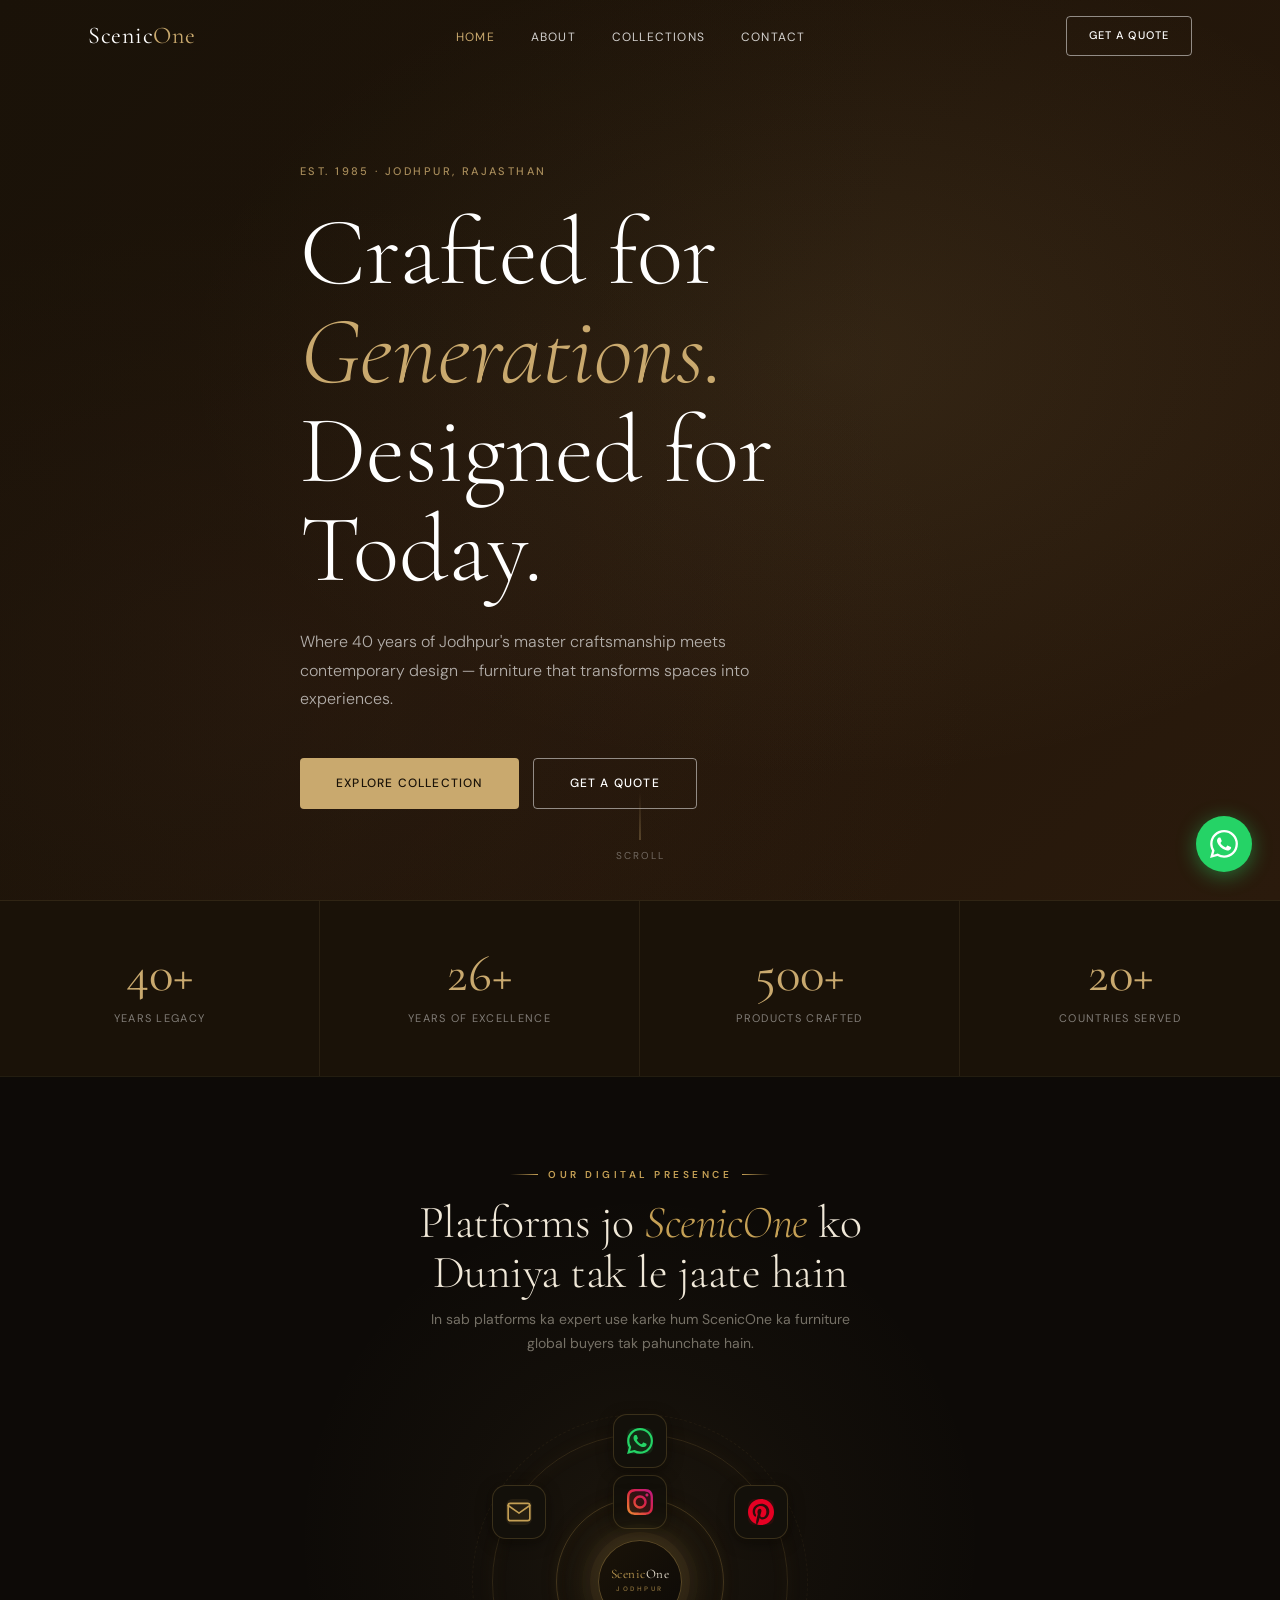
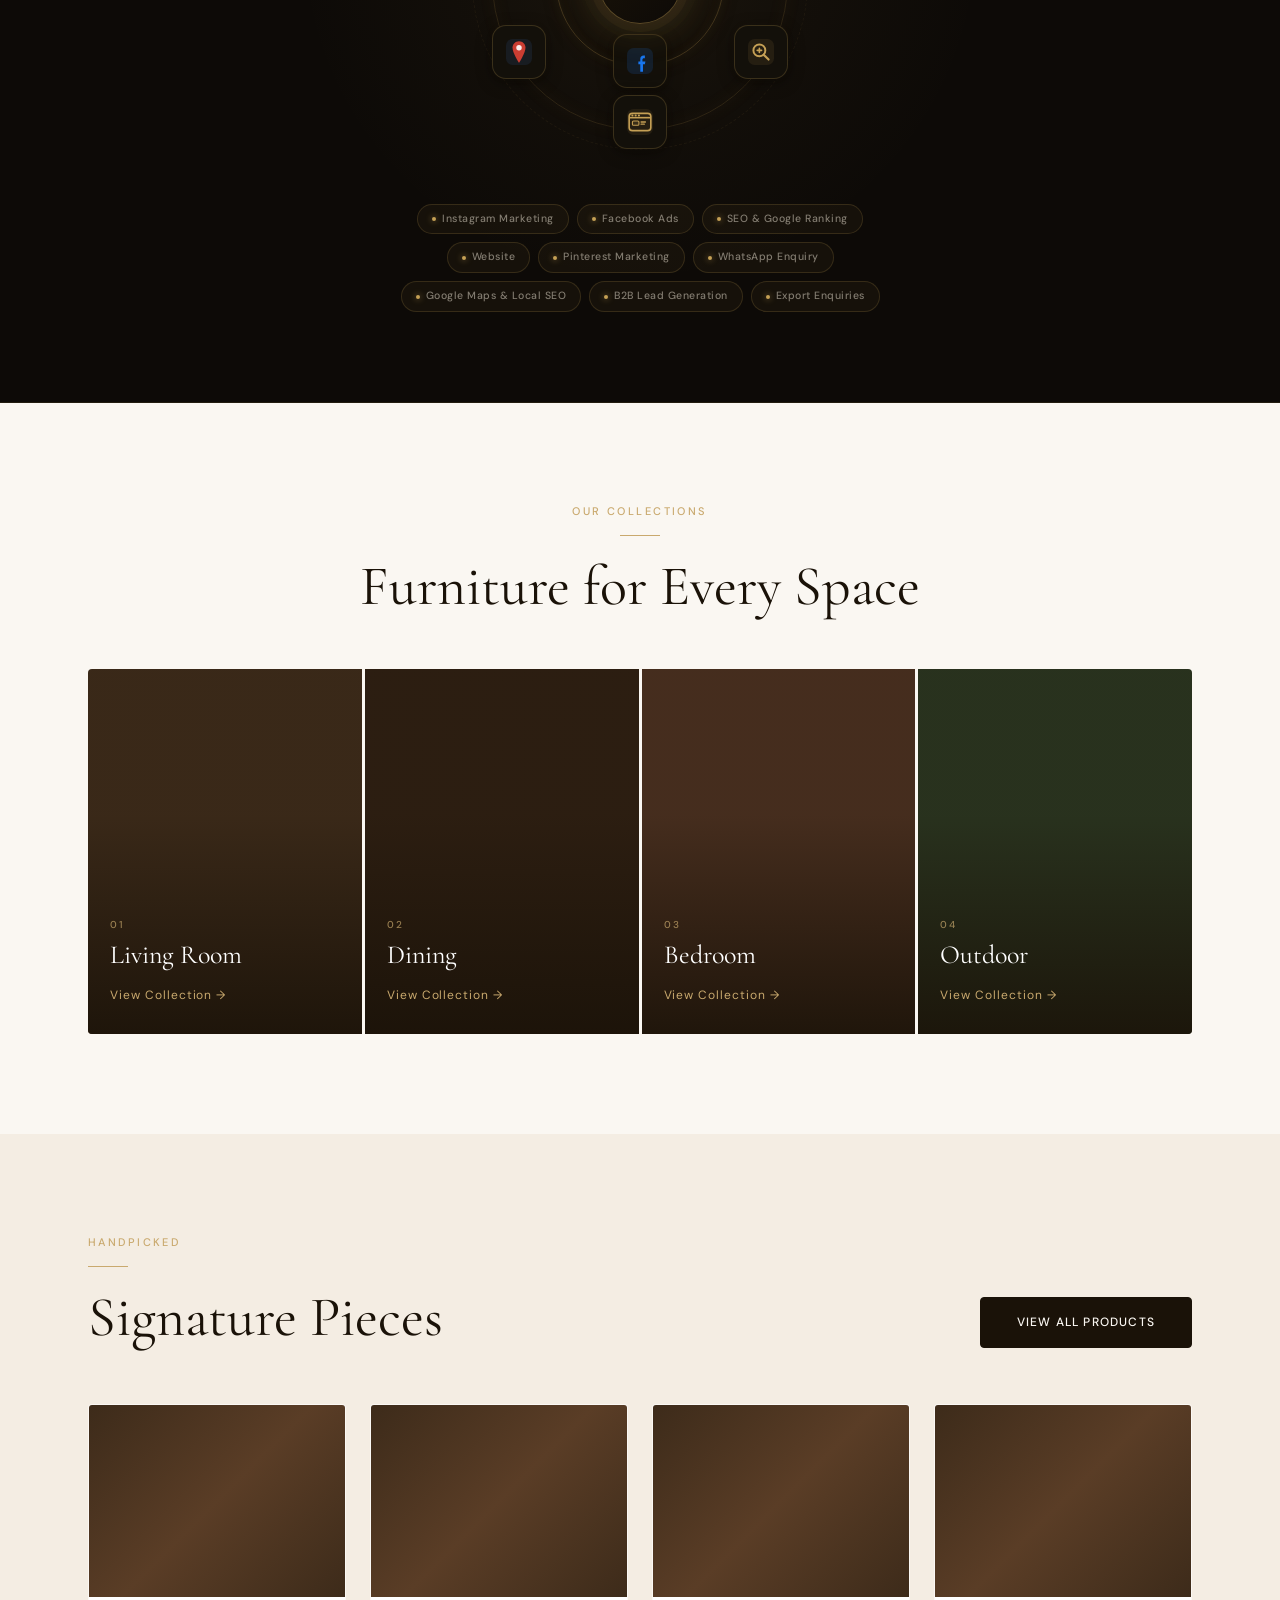
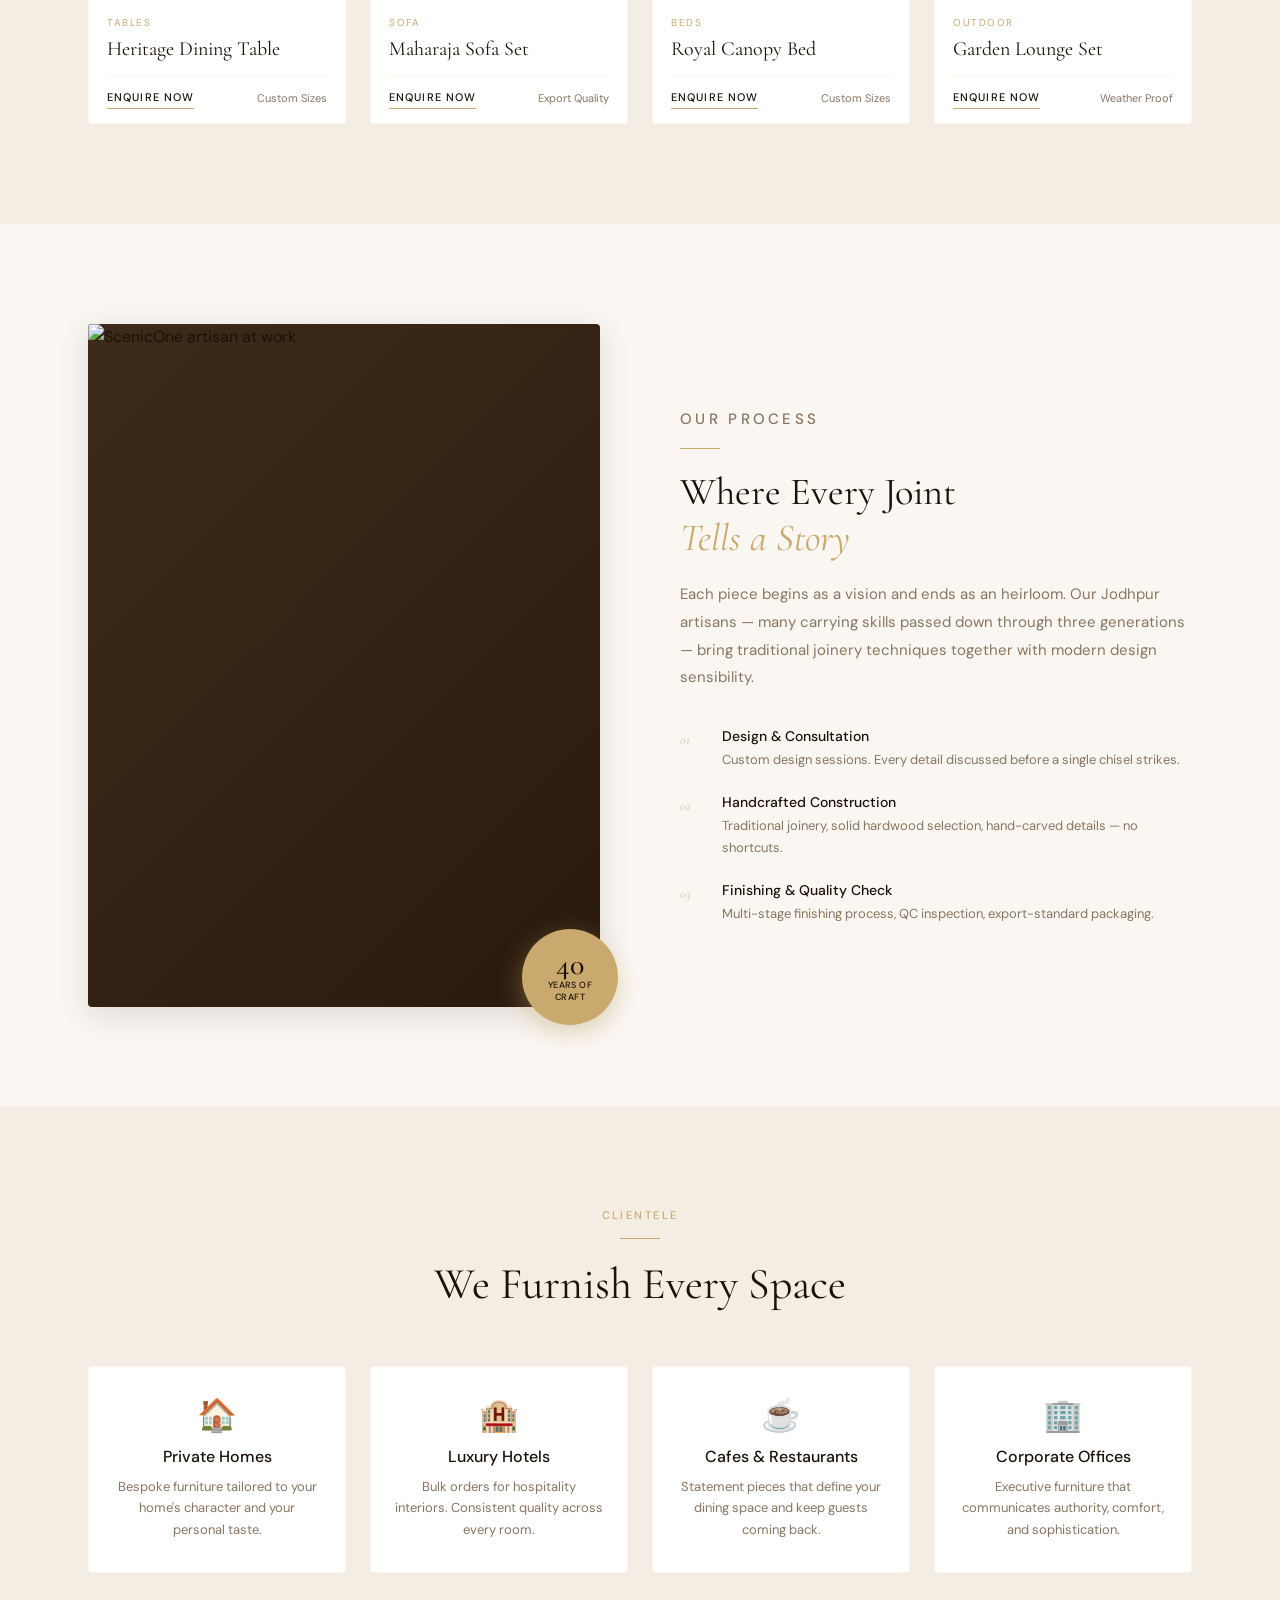
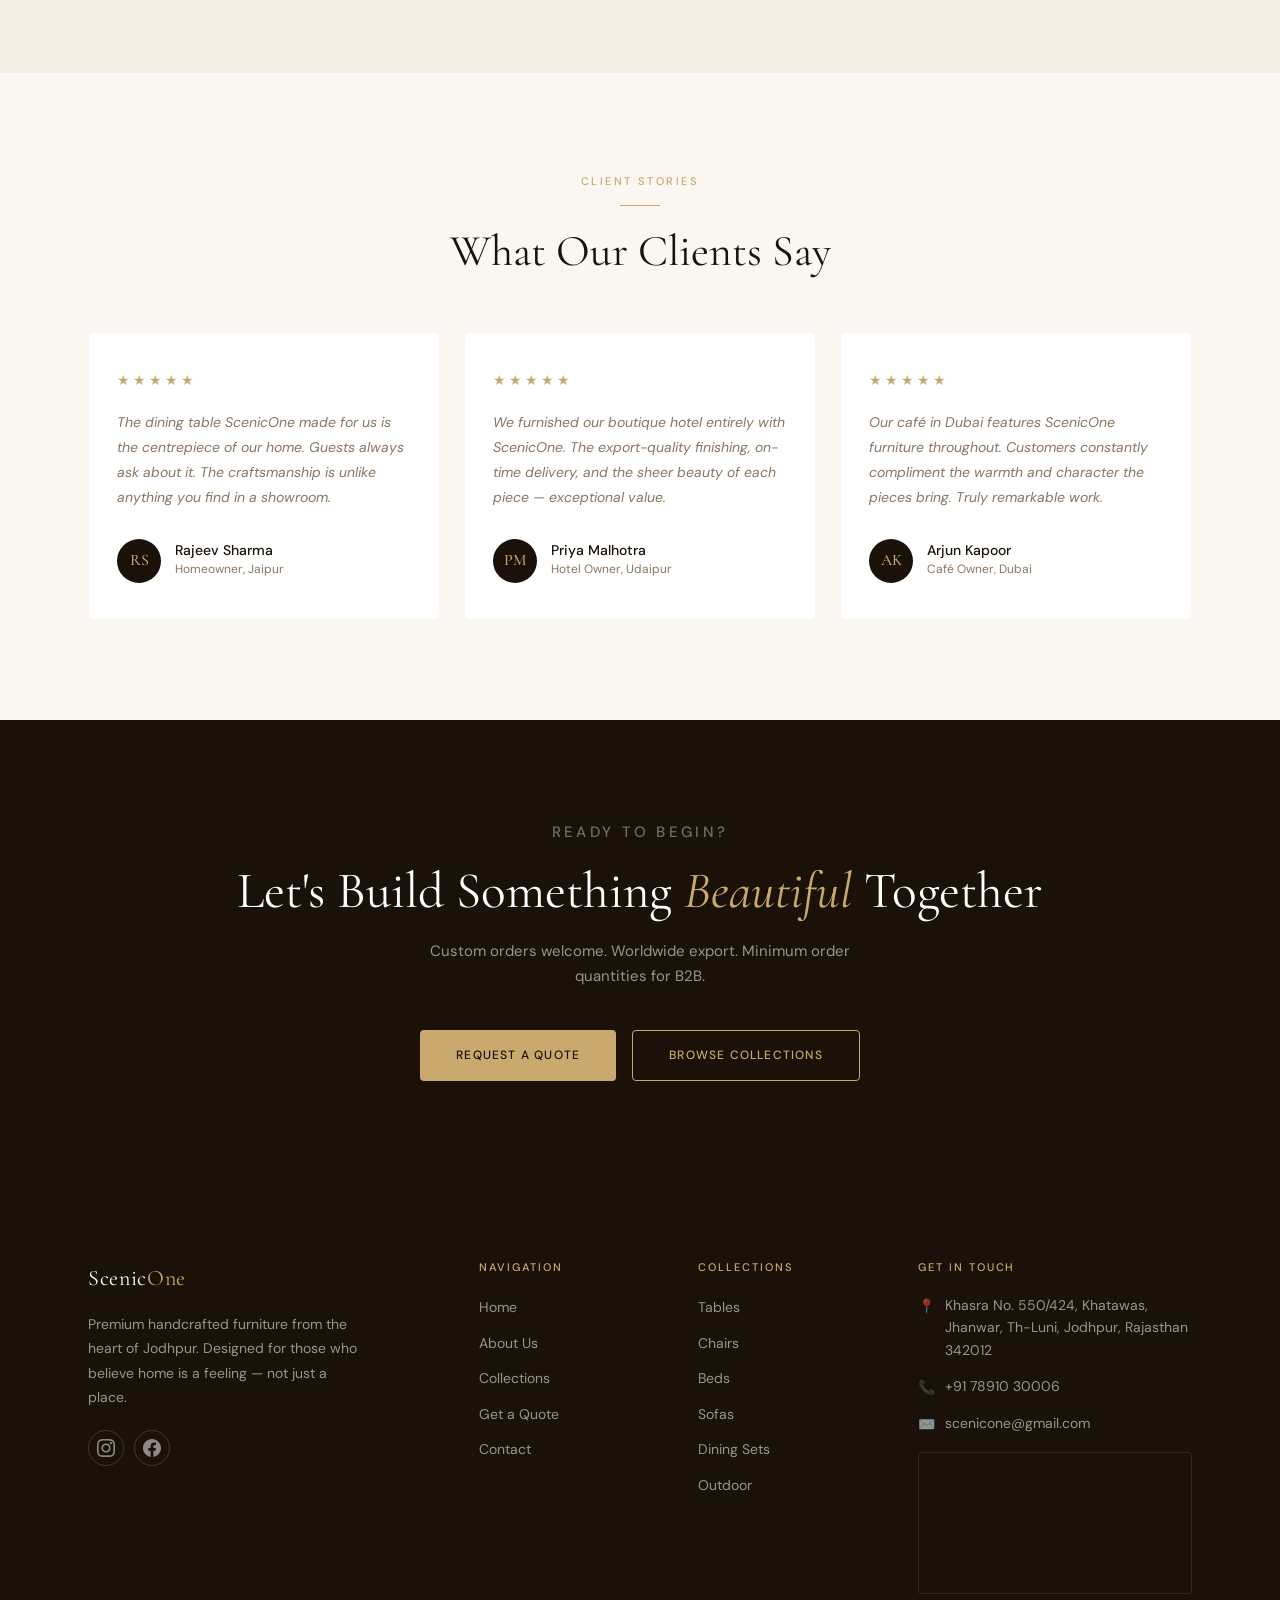
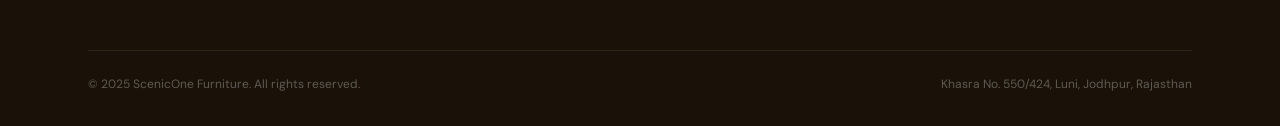
==== commit d1be972d: "Add files via upload" ====
--- a/index.html
+++ b/index.html
@@ -1,1418 +1,822 @@
 <!DOCTYPE html>
-<html lang="en" data-theme="dark">
+<html lang="en">
 <head>
-<meta charset="UTF-8">
-<meta name="viewport" content="width=device-width, initial-scale=1.0">
-<title>ScenicOne Furniture — Luxury Handcrafted Furniture, Jodhpur</title>
-<meta name="description" content="ScenicOne crafts premium handmade furniture in Jodhpur, Rajasthan. 40+ years of heritage craftsmanship. Tables, chairs, beds, sofas, dining sets & outdoor furniture. Worldwide export.">
-<meta name="theme-color" content="#c9a84c">
-<link rel="preconnect" href="https://fonts.googleapis.com">
-<link rel="preconnect" href="https://fonts.gstatic.com" crossorigin>
-<link href="https://fonts.googleapis.com/css2?family=Plus+Jakarta+Sans:ital,wght@0,300;0,400;0,500;0,600;0,700;0,800;1,400&family=Cormorant+Garamond:ital,wght@0,300;0,400;0,600;1,300;1,400;1,600&display=swap" rel="stylesheet">
-<style>
-/* ═══════════════════════════════════════════
-   TOKENS — Midnight Navy + Warm Gold
-═══════════════════════════════════════════ */
-:root{
-  /* Gold palette */
-  --gold:#c9a84c;
-  --gold-mid:#e0be6a;
-  --gold-light:#f5d98a;
-  --gold-deep:#a07828;
-  --gold-pale:rgba(201,168,76,0.09);
-  --gold-pale2:rgba(201,168,76,0.16);
-
-  /* Navy palette */
-  --bg:#0a0f1e;
-  --bg2:#0d1326;
-  --bg3:#101830;
-  --bg4:#141e38;
-  --card:#111827;
-  --card2:#162035;
-
-  /* Borders */
-  --border:rgba(201,168,76,0.2);
-  --border2:rgba(255,255,255,0.07);
-  --divider:rgba(255,255,255,0.05);
-
-  /* Text */
-  --text:#f0ece0;
-  --text2:#d4cdb8;
-  --muted:#7a8aaa;
-  --muted2:#4a5a7a;
-
-  /* Accents */
-  --green:#22c55e;
-  --red:#f87171;
-
-  /* Misc */
-  --radius:12px;
-  --radius-lg:20px;
-  --shadow-sm:0 2px 10px rgba(0,0,0,0.3);
-  --shadow:0 4px 24px rgba(0,0,0,0.4);
-  --shadow-lg:0 12px 48px rgba(0,0,0,0.5);
-  --shadow-gold:0 4px 24px rgba(201,168,76,0.18);
-}
-
-/* ── RESET ── */
-*{margin:0;padding:0;box-sizing:border-box;}
-html{scroll-behavior:smooth;}
-body{
-  background:var(--bg);
-  color:var(--text);
-  font-family:'Plus Jakarta Sans',sans-serif;
-  font-size:15px;line-height:1.65;
-  overflow-x:hidden;
-}
-
-/* Noise grain */
-body::before{
-  content:'';position:fixed;inset:0;
-  background-image:url("data:image/svg+xml,%3Csvg xmlns='http://www.w3.org/2000/svg' width='300' height='300'%3E%3Cfilter id='n'%3E%3CfeTurbulence type='fractalNoise' baseFrequency='0.75' numOctaves='4' stitchTiles='stitch'/%3E%3CfeColorMatrix type='saturate' values='0'/%3E%3C/filter%3E%3Crect width='300' height='300' filter='url(%23n)' opacity='1'/%3E%3C/svg%3E");
-  opacity:0.04;pointer-events:none;z-index:9998;
-}
-/* Subtle diagonal lines */
-body::after{
-  content:'';position:fixed;inset:0;
-  background-image:repeating-linear-gradient(-45deg,transparent,transparent 28px,rgba(201,168,76,0.022) 28px,rgba(201,168,76,0.022) 29px);
-  pointer-events:none;z-index:9997;
-}
-
-::-webkit-scrollbar{width:4px;}
-::-webkit-scrollbar-track{background:var(--bg2);}
-::-webkit-scrollbar-thumb{background:var(--gold);border-radius:2px;}
-
-/* ── SCROLL BAR ── */
-#scroll-bar{
-  position:fixed;top:0;left:0;height:2px;
-  background:linear-gradient(90deg,var(--gold-deep),var(--gold),var(--gold-light));
-  width:0%;z-index:9999;transition:width 0.08s;
-  box-shadow:0 0 8px rgba(201,168,76,0.5);
-}
-
-/* ── TYPE ── */
-.label-caps{font-size:10.5px;font-weight:800;letter-spacing:3.5px;text-transform:uppercase;color:var(--gold);margin-bottom:10px;}
-.display-xl{font-family:'Cormorant Garamond',serif;font-size:clamp(44px,7vw,90px);font-weight:300;line-height:1.02;letter-spacing:-2.5px;}
-.display-lg{font-family:'Cormorant Garamond',serif;font-size:clamp(30px,4.5vw,58px);font-weight:400;line-height:1.1;letter-spacing:-1px;}
-.display-md{font-family:'Cormorant Garamond',serif;font-size:clamp(24px,3.5vw,44px);font-weight:400;line-height:1.15;letter-spacing:-0.5px;}
-em{font-style:italic;color:var(--gold);}
-
-/* Gold divider */
-.gold-line{width:40px;height:2px;background:linear-gradient(90deg,var(--gold),var(--gold-light));border-radius:2px;margin-bottom:16px;}
-.gold-line.center{margin-left:auto;margin-right:auto;}
-
-/* ═══════════════════════════════════════════
-   NAV
-═══════════════════════════════════════════ */
-nav{
-  position:fixed;top:0;left:0;right:0;z-index:900;height:64px;
-  padding:0 5%;display:flex;justify-content:space-between;align-items:center;
-  background:rgba(10,15,30,0.82);
-  backdrop-filter:blur(28px) saturate(1.4);
-  -webkit-backdrop-filter:blur(28px) saturate(1.4);
-  border-bottom:1px solid rgba(201,168,76,0.12);
-  box-shadow:0 1px 0 var(--divider),0 4px 32px rgba(0,0,0,0.3);
-  transition:all 0.3s;
-}
-nav.scrolled{background:rgba(10,15,30,0.96);box-shadow:0 2px 24px rgba(0,0,0,0.5);}
-
-/* Logo */
-.nav-logo{display:flex;align-items:center;gap:11px;text-decoration:none;}
-.logo-icon{
-  width:42px;height:42px;border-radius:10px;flex-shrink:0;
-  background:linear-gradient(135deg,var(--gold-deep) 0%,var(--gold) 60%,var(--gold-light) 100%);
-  display:flex;align-items:center;justify-content:center;
-  box-shadow:0 2px 14px rgba(201,168,76,0.4);
-  position:relative;overflow:hidden;
-}
-.logo-icon::before{
-  content:'';position:absolute;inset:0;
-  background:linear-gradient(135deg,rgba(255,255,255,0.22) 0%,transparent 55%);
-}
-.logo-icon svg{width:22px;height:22px;fill:#0a0f1e;position:relative;z-index:1;}
-.logo-text-block{display:flex;flex-direction:column;gap:0;}
-.logo-wordmark{
-  font-family:'Cormorant Garamond',serif;
-  font-size:19px;font-weight:600;letter-spacing:0.8px;line-height:1;
-  color:var(--text);
-}
-.logo-wordmark span{color:var(--gold);}
-.logo-sub{font-size:7.5px;font-weight:700;letter-spacing:3px;text-transform:uppercase;color:var(--muted);margin-top:2px;}
-
-.nav-links{display:flex;gap:28px;list-style:none;}
-.nav-links a{
-  color:var(--muted);text-decoration:none;font-size:13px;font-weight:600;
-  transition:color 0.18s;position:relative;padding-bottom:2px;
-}
-.nav-links a::after{
-  content:'';position:absolute;bottom:-2px;left:0;width:0;height:1.5px;
-  background:var(--gold);transition:width 0.25s;
-}
-.nav-links a:hover,
-.nav-links a.active{color:var(--text);}
-.nav-links a:hover::after,
-.nav-links a.active::after{width:100%;}
-
-.nav-right{display:flex;align-items:center;gap:10px;}
-.btn-nav-cta{
-  background:var(--gold);color:#0a0f1e;padding:8px 20px;border-radius:8px;
-  font-size:12px;font-weight:800;text-decoration:none;
-  transition:all 0.2s;box-shadow:0 2px 12px rgba(201,168,76,0.35);
-  letter-spacing:0.2px;
-}
-.btn-nav-cta:hover{background:var(--gold-mid);transform:translateY(-1px);box-shadow:0 4px 20px rgba(201,168,76,0.5);}
-
-.hamburger{display:none;flex-direction:column;gap:5px;cursor:pointer;padding:4px;}
-.hamburger span{display:block;width:22px;height:1.5px;background:var(--text);border-radius:2px;transition:all 0.3s;}
-
-.mobile-menu{
-  display:none;position:fixed;inset:0;background:var(--bg2);z-index:899;
-  padding:80px 6% 40px;flex-direction:column;gap:0;
-}
-.mobile-menu.open{display:flex;}
-.mobile-menu a{
-  color:var(--text);text-decoration:none;
-  font-family:'Cormorant Garamond',serif;
-  font-size:30px;font-weight:400;
-  border-bottom:1px solid var(--divider);padding:20px 0;
-  transition:color 0.2s;
-}
-.mobile-menu a:hover{color:var(--gold);}
-
-/* ═══════════════════════════════════════════
-   HERO
-═══════════════════════════════════════════ */
-#hero{
-  min-height:100vh;display:flex;align-items:center;
-  padding:100px 5% 70px;position:relative;overflow:hidden;
-}
-
-/* Star field dots */
-.hero-stars{
-  position:absolute;inset:0;
-  background-image:
-    radial-gradient(circle,rgba(201,168,76,0.55) 1px,transparent 1px),
-    radial-gradient(circle,rgba(201,168,76,0.3) 1px,transparent 1px);
-  background-size:60px 60px,120px 120px;
-  background-position:0 0,30px 30px;
-  opacity:0.18;pointer-events:none;
-}
-
-/* Glow blobs */
-.hero-glow1{
-  position:absolute;top:-10%;right:-10%;
-  width:65%;height:80%;
-  background:radial-gradient(ellipse at 65% 35%,rgba(20,40,100,0.7) 0%,transparent 65%);
-  pointer-events:none;
-}
-.hero-glow2{
-  position:absolute;bottom:-20%;left:-5%;
-  width:50%;height:60%;
-  background:radial-gradient(ellipse at 30% 70%,rgba(201,168,76,0.06) 0%,transparent 65%);
-  pointer-events:none;
-}
-
-/* Rings */
-.hero-ring1{
-  position:absolute;right:-130px;top:50%;transform:translateY(-50%);
-  width:620px;height:620px;
-  border:1px solid rgba(201,168,76,0.1);
-  border-radius:50%;pointer-events:none;
-  animation:spin-slow 50s linear infinite;
-}
-.hero-ring2{
-  position:absolute;right:-50px;top:50%;transform:translateY(-50%);
-  width:400px;height:400px;
-  border:1px dashed rgba(201,168,76,0.06);
-  border-radius:50%;pointer-events:none;
-  animation:spin-slow 32s linear infinite reverse;
-}
-@keyframes spin-slow{
-  from{transform:translateY(-50%) rotate(0deg);}
-  to{transform:translateY(-50%) rotate(360deg);}
-}
-
-.hero-content{max-width:700px;position:relative;z-index:2;}
-
-/* Pill badge */
-.hero-pill{
-  display:inline-flex;align-items:center;gap:8px;
-  background:var(--gold-pale2);
-  border:1px solid rgba(201,168,76,0.3);
-  padding:5px 14px 5px 8px;border-radius:100px;margin-bottom:30px;
-}
-.hero-pill .dot{width:6px;height:6px;background:var(--gold);border-radius:50%;animation:pulse 1.8s infinite;}
-@keyframes pulse{0%,100%{opacity:1;box-shadow:0 0 0 0 rgba(201,168,76,0.4);}50%{opacity:0.4;box-shadow:0 0 0 5px rgba(201,168,76,0);}}
-.hero-pill .ptxt{font-size:11px;font-weight:700;color:var(--gold);letter-spacing:0.5px;}
-
-/* H1 */
-.hero-h1{
-  font-family:'Cormorant Garamond',serif;
-  font-size:clamp(48px,7.5vw,96px);
-  font-weight:300;line-height:1.0;
-  letter-spacing:-3px;margin-bottom:26px;
-}
-.hero-h1 em{
-  font-style:italic;
-  background:linear-gradient(120deg,var(--gold-deep) 0%,var(--gold) 30%,var(--gold-light) 55%,#ffe9a0 70%,var(--gold) 100%);
-  background-size:200% auto;
-  -webkit-background-clip:text;-webkit-text-fill-color:transparent;background-clip:text;
-  animation:shine 4s linear infinite;
-}
-@keyframes shine{0%{background-position:0% center;}100%{background-position:200% center;}}
-.hero-h1 .outline{
-  color:transparent;
-  -webkit-text-stroke:1px rgba(201,168,76,0.35);
-}
-
-.hero-sub{
-  font-size:16px;color:var(--muted);line-height:1.82;
-  max-width:530px;margin-bottom:38px;
-}
-.hero-sub strong{color:var(--text2);font-weight:700;}
-
-/* Buttons */
-.hero-btns{display:flex;gap:12px;flex-wrap:wrap;margin-bottom:38px;}
-.btn-primary{
-  background:var(--gold);color:#0a0f1e;
-  padding:13px 28px;border-radius:10px;
-  font-weight:800;font-size:13.5px;
-  text-decoration:none;display:inline-flex;align-items:center;gap:8px;
-  transition:all 0.2s;
-  box-shadow:0 4px 18px rgba(201,168,76,0.35);
-}
-.btn-primary:hover{
-  background:var(--gold-mid);transform:translateY(-2px);
-  box-shadow:0 8px 32px rgba(201,168,76,0.5);
-}
-.btn-secondary{
-  background:rgba(255,255,255,0.04);color:var(--text);
-  padding:13px 28px;border-radius:10px;
-  font-weight:600;font-size:13.5px;
-  text-decoration:none;border:1.5px solid var(--border2);
-  display:inline-flex;align-items:center;gap:8px;transition:all 0.2s;
-}
-.btn-secondary:hover{border-color:var(--gold);color:var(--gold);background:var(--gold-pale);}
-
-/* Hero stats grid */
-.hero-stats{
-  display:grid;grid-template-columns:repeat(4,1fr);
-  border:1px solid var(--border);border-radius:var(--radius);
-  overflow:hidden;background:rgba(13,19,38,0.7);
-  backdrop-filter:blur(12px);
-}
-.hstat{padding:16px 20px;border-right:1px solid var(--border);}
-.hstat:last-child{border-right:none;}
-.hstat .num{
-  font-family:'Cormorant Garamond',serif;
-  font-size:28px;font-weight:600;color:var(--gold);
-  letter-spacing:-0.5px;line-height:1;margin-bottom:4px;
-}
-.hstat .lbl{font-size:10px;color:var(--muted);font-weight:600;letter-spacing:0.3px;}
-
-/* Floating aside */
-.hero-aside{
-  position:absolute;right:5%;top:50%;transform:translateY(-50%);
-  display:flex;flex-direction:column;gap:12px;z-index:2;
-}
-.aside-card{
-  background:rgba(13,19,38,0.85);
-  border:1px solid var(--border);
-  border-radius:var(--radius);padding:14px 18px;
-  display:flex;align-items:center;gap:12px;
-  box-shadow:var(--shadow-gold);min-width:218px;
-  backdrop-filter:blur(16px);
-  transition:transform 0.3s,box-shadow 0.3s,border-color 0.3s;
-}
-.aside-card:hover{
-  transform:translateX(-6px);
-  box-shadow:0 8px 36px rgba(201,168,76,0.25);
-  border-color:rgba(201,168,76,0.4);
-}
-.aside-card .aci{font-size:24px;}
-.aside-card .acl{font-size:12px;font-weight:700;color:var(--text2);}
-.aside-card .acs{font-size:10.5px;color:var(--muted);margin-top:2px;}
-
-/* ═══════════════════════════════════════════
-   MARQUEE
-═══════════════════════════════════════════ */
-.marquee-band{
-  background:linear-gradient(90deg,var(--gold-deep),var(--gold) 40%,var(--gold-mid) 60%,var(--gold-deep));
-  padding:11px 0;overflow:hidden;
-}
-.marquee-track{display:flex;white-space:nowrap;animation:mq 28s linear infinite;}
-@keyframes mq{from{transform:translateX(0);}to{transform:translateX(-50%);}}
-.marquee-item{font-size:11px;font-weight:800;color:#0a0f1e;padding:0 22px;letter-spacing:2px;text-transform:uppercase;}
-.marquee-dot{color:rgba(10,15,30,0.4);margin:0 2px;}
-
-/* ═══════════════════════════════════════════
-   STATS STRIP
-═══════════════════════════════════════════ */
-#stats-strip{
-  padding:72px 5%;
-  background:var(--bg2);
-  border-top:1px solid var(--divider);
-  border-bottom:1px solid var(--divider);
-  position:relative;overflow:hidden;
-}
-#stats-strip::before{
-  content:'';position:absolute;top:50%;left:50%;transform:translate(-50%,-50%);
-  width:600px;height:600px;border-radius:50%;
-  background:radial-gradient(circle,rgba(201,168,76,0.04) 0%,transparent 65%);
-  pointer-events:none;
-}
-.stats-inner{
-  max-width:1100px;margin:0 auto;
-  display:grid;grid-template-columns:repeat(4,1fr);gap:0;
-  position:relative;z-index:1;
-}
-.stat-box{
-  text-align:center;padding:32px 20px;
-  border-right:1px solid var(--border);
-  position:relative;
-}
-.stat-box:last-child{border-right:none;}
-.stat-box::after{
-  content:'';position:absolute;bottom:0;left:50%;transform:translateX(-50%);
-  width:0;height:1.5px;
-  background:linear-gradient(90deg,transparent,var(--gold),transparent);
-  transition:width 0.4s ease;
-}
-.stat-box:hover::after{width:80%;}
-.stat-num{
-  font-family:'Cormorant Garamond',serif;
-  font-size:clamp(40px,5vw,64px);font-weight:600;
-  color:var(--gold);line-height:1;letter-spacing:-1.5px;margin-bottom:8px;
-}
-.stat-lbl{font-size:10.5px;font-weight:700;color:var(--muted);letter-spacing:2px;text-transform:uppercase;}
-
-/* ═══════════════════════════════════════════
-   CATEGORIES
-═══════════════════════════════════════════ */
-#categories{padding:96px 5%;background:var(--bg);}
-.cat-grid{
-  display:grid;grid-template-columns:repeat(4,1fr);gap:16px;
-  max-width:1200px;margin:0 auto;
-}
-.cat-card{
-  position:relative;border-radius:var(--radius-lg);overflow:hidden;
-  aspect-ratio:3/4;cursor:pointer;text-decoration:none;
-  border:1px solid var(--border2);
-  transition:transform 0.35s cubic-bezier(.2,.8,.2,1),border-color 0.3s;
-}
-.cat-card:hover{transform:translateY(-8px);border-color:var(--border);}
-.cat-bg{
-  position:absolute;inset:0;background-size:cover;background-position:center;
-  transition:transform 0.55s ease;
-}
-.cat-card:hover .cat-bg{transform:scale(1.07);}
-.cat-overlay{
-  position:absolute;inset:0;
-  background:linear-gradient(to top,rgba(5,8,20,0.92) 0%,rgba(5,8,20,0.3) 50%,rgba(5,8,20,0.05) 100%);
-  transition:all 0.35s;
-}
-.cat-card:hover .cat-overlay{
-  background:linear-gradient(to top,rgba(5,8,20,0.96) 0%,rgba(5,8,20,0.45) 55%,rgba(5,8,20,0.1) 100%);
-}
-.cat-content{position:absolute;bottom:0;left:0;right:0;padding:24px 22px;}
-.cat-num{font-size:9.5px;font-weight:800;letter-spacing:3.5px;color:var(--gold);text-transform:uppercase;margin-bottom:7px;opacity:0.7;}
-.cat-content h3{
-  font-family:'Cormorant Garamond',serif;font-size:24px;font-weight:400;
-  color:#fff;margin-bottom:10px;letter-spacing:0.3px;
-}
-.cat-arrow{
-  display:inline-flex;align-items:center;gap:7px;
-  font-size:10.5px;font-weight:700;color:var(--gold);
-  letter-spacing:1.5px;text-transform:uppercase;
-  transform:translateX(0);transition:transform 0.25s;
-  opacity:0.8;
-}
-.cat-card:hover .cat-arrow{transform:translateX(8px);opacity:1;}
-
-/* Category bg colours */
-.cat-bg-living{background:linear-gradient(145deg,#1a2540 0%,#0d1630 100%);}
-.cat-bg-dining{background:linear-gradient(145deg,#1e1a28 0%,#120e1e 100%);}
-.cat-bg-bedroom{background:linear-gradient(145deg,#1a2030 0%,#0e141e 100%);}
-.cat-bg-outdoor{background:linear-gradient(145deg,#141e18 0%,#0a1410 100%);}
-
-/* Category wood texture accent */
-.cat-bg-living::after,.cat-bg-dining::after,.cat-bg-bedroom::after,.cat-bg-outdoor::after{
-  content:'';position:absolute;inset:0;
-  background:repeating-linear-gradient(100deg,transparent,transparent 2px,rgba(201,168,76,0.025) 2px,rgba(201,168,76,0.025) 3px);
-}
-
-/* ═══════════════════════════════════════════
-   FEATURED PRODUCTS
-═══════════════════════════════════════════ */
-#featured{padding:96px 5%;background:var(--bg2);}
-.featured-header{
-  display:flex;justify-content:space-between;align-items:flex-end;
-  flex-wrap:wrap;gap:16px;max-width:1200px;margin:0 auto 48px;
-}
-.products-grid{
-  display:grid;grid-template-columns:repeat(4,1fr);gap:18px;
-  max-width:1200px;margin:0 auto;
-}
-.product-card{
-  background:var(--card);border-radius:var(--radius-lg);overflow:hidden;
-  border:1px solid var(--border2);
-  transition:all 0.3s cubic-bezier(.2,.8,.2,1);
-}
-.product-card:hover{
-  border-color:var(--border);
-  box-shadow:0 0 0 1px rgba(201,168,76,0.1),var(--shadow-lg);
-  transform:translateY(-5px);
-}
-.product-img{
-  aspect-ratio:4/3;background:var(--bg3);
-  position:relative;overflow:hidden;
-  display:flex;align-items:center;justify-content:center;
-}
-.product-img-placeholder{font-size:44px;opacity:0.25;}
-.product-img-overlay{
-  position:absolute;inset:0;background:rgba(5,8,20,0);
-  display:flex;align-items:center;justify-content:center;
-  transition:background 0.3s;
-}
-.product-card:hover .product-img-overlay{background:rgba(5,8,20,0.45);}
-.product-enquire-btn{
-  background:var(--gold);color:#0a0f1e;
-  padding:9px 20px;border-radius:8px;
-  font-size:12px;font-weight:800;
-  opacity:0;transform:translateY(12px);
-  transition:all 0.28s;cursor:pointer;border:none;
-  letter-spacing:0.3px;text-decoration:none;
-  display:inline-flex;align-items:center;
-  font-family:'Plus Jakarta Sans',sans-serif;
-}
-.product-card:hover .product-enquire-btn{opacity:1;transform:translateY(0);}
-.product-enquire-btn:hover{background:var(--gold-mid);color:#0a0f1e;}
-.product-tag{text-decoration:none;}
-.product-tag:hover{color:var(--gold-light);}
-.product-body{padding:16px 18px;}
-.product-cat{
-  font-size:9.5px;font-weight:800;
-  letter-spacing:3px;text-transform:uppercase;
-  color:var(--gold);margin-bottom:5px;
-}
-.product-name{
-  font-family:'Cormorant Garamond',serif;
-  font-size:19px;font-weight:500;color:var(--text);
-  margin-bottom:12px;line-height:1.2;
-}
-.product-footer{display:flex;align-items:center;justify-content:space-between;}
-.product-badge{
-  font-size:10px;font-weight:700;color:var(--muted);
-  background:var(--bg3);padding:3px 10px;border-radius:100px;
-  border:1px solid var(--border2);
-}
-.product-tag{font-size:11px;color:var(--gold);font-weight:700;}
-
-/* ═══════════════════════════════════════════
-   CRAFTSMANSHIP
-═══════════════════════════════════════════ */
-#craftsmanship{padding:96px 5%;background:var(--bg);}
-.craft-grid{
-  display:grid;grid-template-columns:1fr 1fr;gap:80px;
-  align-items:center;max-width:1200px;margin:0 auto;
-}
-.craft-img-wrap{position:relative;}
-.craft-img{
-  width:100%;aspect-ratio:4/5;border-radius:var(--radius-lg);overflow:hidden;
-  background:linear-gradient(145deg,#162035,#0d1528);
-  display:flex;align-items:center;justify-content:center;
-  border:1px solid var(--border);
-  box-shadow:var(--shadow-lg);
-}
-.craft-img-placeholder{font-size:80px;opacity:0.2;}
-.craft-badge{
-  position:absolute;bottom:-18px;right:-18px;
-  background:linear-gradient(135deg,var(--gold-deep),var(--gold));
-  border-radius:var(--radius);padding:20px 26px;
-  text-align:center;
-  box-shadow:0 8px 32px rgba(201,168,76,0.4);
-}
-.craft-badge .big{
-  font-family:'Cormorant Garamond',serif;
-  font-size:46px;font-weight:600;color:#0a0f1e;line-height:1;
-}
-.craft-badge .small{
-  font-size:10px;font-weight:800;letter-spacing:1.5px;
-  text-transform:uppercase;color:rgba(10,15,30,0.65);margin-top:2px;
-}
-.craft-content h2{
-  font-family:'Cormorant Garamond',serif;
-  font-size:clamp(30px,4vw,54px);
-  font-weight:300;line-height:1.1;letter-spacing:-0.5px;margin-bottom:20px;
-}
-.craft-content p{color:var(--muted);line-height:1.85;margin-bottom:32px;font-size:15px;}
-.craft-steps{display:flex;flex-direction:column;gap:22px;}
-.craft-step{display:flex;gap:16px;align-items:flex-start;}
-.step-num{
-  width:38px;height:38px;flex-shrink:0;border-radius:10px;
-  background:var(--gold-pale2);border:1px solid var(--border);
-  display:flex;align-items:center;justify-content:center;
-  font-size:11px;font-weight:800;color:var(--gold);letter-spacing:1px;
-}
-.step-text h4{font-size:14px;font-weight:700;color:var(--text2);margin-bottom:4px;}
-.step-text p{font-size:13px;color:var(--muted);line-height:1.7;}
-
-/* ═══════════════════════════════════════════
-   WHO WE SERVE
-═══════════════════════════════════════════ */
-#serve{padding:96px 5%;background:var(--bg2);}
-.serve-grid{
-  display:grid;grid-template-columns:repeat(4,1fr);gap:18px;
-  max-width:1200px;margin:0 auto;
-}
-.serve-card{
-  background:var(--card);border:1px solid var(--border2);
-  border-radius:var(--radius-lg);padding:32px 24px;
-  transition:all 0.3s;position:relative;overflow:hidden;
-}
-.serve-card::before{
-  content:'';position:absolute;top:0;left:0;right:0;height:2px;
-  background:linear-gradient(90deg,transparent,var(--gold),transparent);
-  opacity:0;transition:opacity 0.3s;
-}
-.serve-card:hover{border-color:var(--border);box-shadow:var(--shadow);transform:translateY(-4px);}
-.serve-card:hover::before{opacity:1;}
-.serve-icon{
-  width:52px;height:52px;border-radius:14px;
-  background:var(--gold-pale2);border:1px solid var(--border);
-  display:flex;align-items:center;justify-content:center;
-  font-size:22px;margin-bottom:18px;
-}
-.serve-card h3{
-  font-family:'Cormorant Garamond',serif;
-  font-size:21px;font-weight:500;color:var(--text);margin-bottom:10px;
-}
-.serve-card p{font-size:13px;color:var(--muted);line-height:1.75;}
-
-/* ═══════════════════════════════════════════
-   TESTIMONIALS
-═══════════════════════════════════════════ */
-#testimonials{padding:96px 5%;background:var(--bg);}
-.testi-grid{
-  display:grid;grid-template-columns:repeat(3,1fr);gap:20px;
-  max-width:1200px;margin:0 auto;
-}
-.testi-card{
-  background:var(--card);border:1px solid var(--border2);
-  border-radius:var(--radius-lg);padding:28px 26px;transition:all 0.3s;
-}
-.testi-card:hover{border-color:var(--border);box-shadow:var(--shadow-gold);}
-.testi-stars{color:var(--gold);font-size:13px;letter-spacing:3px;margin-bottom:14px;}
-.testi-quote{
-  font-family:'Cormorant Garamond',serif;
-  font-size:52px;font-weight:300;color:var(--gold);
-  line-height:0.7;margin-bottom:12px;opacity:0.25;
-}
-.testi-text{
-  font-size:14.5px;color:var(--muted);line-height:1.8;
-  margin-bottom:22px;font-style:italic;
-  font-family:'Cormorant Garamond',serif;
-}
-.testi-author{display:flex;align-items:center;gap:12px;}
-.testi-avatar{
-  width:40px;height:40px;border-radius:50%;
-  background:linear-gradient(135deg,var(--gold-deep),var(--gold));
-  display:flex;align-items:center;justify-content:center;
-  font-size:12px;font-weight:800;color:#0a0f1e;flex-shrink:0;
-}
-.testi-name{font-size:13px;font-weight:700;color:var(--text2);}
-.testi-loc{font-size:11px;color:var(--muted);}
-
-/* ═══════════════════════════════════════════
-   CTA BANNER
-═══════════════════════════════════════════ */
-#cta-banner{
-  padding:100px 5%;
-  background:linear-gradient(135deg,#060a18 0%,#0d152a 40%,#0a1020 100%);
-  position:relative;overflow:hidden;text-align:center;
-}
-#cta-banner::before{
-  content:'';position:absolute;inset:0;
-  background:radial-gradient(ellipse at 50% -10%,rgba(201,168,76,0.18) 0%,transparent 60%);
-  pointer-events:none;
-}
-/* Decorative rings in CTA */
-#cta-banner::after{
-  content:'';position:absolute;
-  bottom:-120px;left:50%;transform:translateX(-50%);
-  width:500px;height:500px;border-radius:50%;
-  border:1px solid rgba(201,168,76,0.06);
-  pointer-events:none;
-}
-.cta-inner{max-width:640px;margin:0 auto;position:relative;z-index:1;}
-.cta-eyebrow{font-size:10.5px;font-weight:800;letter-spacing:4px;text-transform:uppercase;color:var(--gold);margin-bottom:22px;}
-.cta-title{
-  font-family:'Cormorant Garamond',serif;
-  font-size:clamp(34px,5vw,64px);font-weight:300;
-  color:var(--text);line-height:1.08;letter-spacing:-1.5px;margin-bottom:18px;
-}
-.cta-sub{font-size:15px;color:var(--muted);line-height:1.8;margin-bottom:38px;}
-.cta-btns{display:flex;gap:14px;justify-content:center;flex-wrap:wrap;}
-.btn-cta-gold{
-  background:var(--gold);color:#0a0f1e;
-  padding:15px 34px;border-radius:10px;
-  font-weight:800;font-size:14px;text-decoration:none;
-  display:inline-flex;align-items:center;gap:8px;
-  transition:all 0.2s;box-shadow:0 4px 24px rgba(201,168,76,0.4);
-}
-.btn-cta-gold:hover{background:var(--gold-mid);transform:translateY(-2px);box-shadow:0 8px 36px rgba(201,168,76,0.55);}
-.btn-cta-outline{
-  background:rgba(201,168,76,0.06);color:var(--text);
-  padding:15px 34px;border-radius:10px;
-  font-weight:700;font-size:14px;text-decoration:none;
-  display:inline-flex;align-items:center;gap:8px;
-  border:1.5px solid var(--border);transition:all 0.2s;
-}
-.btn-cta-outline:hover{background:rgba(201,168,76,0.12);border-color:rgba(201,168,76,0.5);transform:translateY(-2px);}
-
-/* ═══════════════════════════════════════════
-   FOOTER
-═══════════════════════════════════════════ */
-footer{
-  background:var(--bg2);
-  border-top:1px solid var(--divider);
-  padding:64px 5% 0;
-}
-.footer-grid{
-  display:grid;grid-template-columns:2fr 1fr 1fr 1.5fr;gap:48px;
-  max-width:1200px;margin:0 auto;
-  padding-bottom:48px;border-bottom:1px solid var(--divider);
-}
-.footer-brand .logo-wordmark-lg{
-  font-family:'Cormorant Garamond',serif;
-  font-size:24px;font-weight:600;letter-spacing:0.5px;
-  color:var(--text);margin-bottom:14px;display:block;
-}
-.footer-brand .logo-wordmark-lg span{color:var(--gold);}
-.footer-brand p{font-size:13.5px;color:var(--muted);line-height:1.78;margin-bottom:22px;}
-.footer-socials{display:flex;gap:10px;}
-.social-btn{
-  width:36px;height:36px;border-radius:9px;
-  background:var(--card2);border:1px solid var(--border2);
-  display:flex;align-items:center;justify-content:center;
-  color:var(--muted);transition:all 0.2s;text-decoration:none;
-}
-.social-btn:hover{border-color:var(--gold);color:var(--gold);background:var(--gold-pale);}
-.footer-col h4{
-  font-size:11px;font-weight:800;letter-spacing:2.5px;
-  text-transform:uppercase;color:var(--text2);margin-bottom:18px;
-}
-.footer-col ul{list-style:none;display:flex;flex-direction:column;gap:10px;}
-.footer-col ul a{font-size:13.5px;color:var(--muted);text-decoration:none;transition:color 0.18s;}
-.footer-col ul a:hover{color:var(--gold);}
-.footer-contact{display:flex;flex-direction:column;gap:12px;}
-.contact-item{display:flex;gap:10px;align-items:flex-start;}
-.contact-icon{font-size:14px;flex-shrink:0;margin-top:1px;}
-.contact-text{font-size:13px;color:var(--muted);line-height:1.6;}
-.contact-text a{color:var(--muted);text-decoration:none;transition:color 0.18s;}
-.contact-text a:hover{color:var(--gold);}
-.footer-map-wrap{
-  margin-top:14px;border-radius:10px;overflow:hidden;
-  border:1px solid var(--border2);
-}
-.footer-map-wrap iframe{
-  width:100%;height:130px;border:none;display:block;
-  filter:invert(90%) hue-rotate(180deg) saturate(0.6) brightness(0.85);
-}
-.footer-bottom{
-  max-width:1200px;margin:0 auto;
-  display:flex;justify-content:space-between;align-items:center;
-  padding:20px 0;font-size:12px;color:var(--muted2);flex-wrap:wrap;gap:8px;
-}
-
-/* ═══════════════════════════════════════════
-   WHATSAPP FLOAT
-═══════════════════════════════════════════ */
-#wa-float{
-  position:fixed;bottom:28px;right:28px;z-index:800;
-  width:52px;height:52px;border-radius:50%;
-  background:#25D366;display:flex;align-items:center;justify-content:center;
-  cursor:pointer;box-shadow:0 4px 24px rgba(37,211,102,0.45);
-  transition:all 0.25s;
-}
-#wa-float:hover{transform:scale(1.1);box-shadow:0 8px 36px rgba(37,211,102,0.6);}
-#wa-float svg{width:26px;height:26px;fill:#fff;}
-.wa-tooltip{
-  position:absolute;right:62px;top:50%;transform:translateY(-50%);
-  background:var(--card);border:1px solid var(--border);
-  color:var(--text);font-size:12px;font-weight:700;
-  padding:6px 12px;border-radius:8px;white-space:nowrap;
-  opacity:0;pointer-events:none;transition:opacity 0.2s;
-  box-shadow:var(--shadow-sm);
-}
-.wa-tooltip::after{
-  content:'';position:absolute;left:100%;top:50%;transform:translateY(-50%);
-  border:5px solid transparent;border-left-color:var(--border);
-}
-#wa-float:hover .wa-tooltip{opacity:1;}
-
-/* ── BACK TO TOP ── */
-.back-top{
-  position:fixed;bottom:90px;right:28px;z-index:800;
-  width:40px;height:40px;border-radius:10px;
-  background:var(--card);border:1px solid var(--border2);
-  display:none;align-items:center;justify-content:center;
-  cursor:pointer;color:var(--muted);transition:all 0.2s;box-shadow:var(--shadow-sm);
-}
-.back-top.visible{display:flex;}
-.back-top:hover{border-color:var(--gold);color:var(--gold);}
-
-/* ── REVEAL ANIMATIONS ── */
-.reveal-item{
-  opacity:0;transform:translateY(28px);
-  transition:opacity 0.6s ease,transform 0.6s cubic-bezier(.2,.8,.2,1);
-}
-.reveal-item.visible{opacity:1;transform:translateY(0);}
-@keyframes reveal-fallback{to{opacity:1;transform:none;}}
-.reveal-item{animation:reveal-fallback 0s 2.5s forwards;}
-
-/* ── CURSOR GLOW ── */
-#cursor-glow{
-  position:fixed;width:350px;height:350px;border-radius:50%;
-  background:radial-gradient(circle,rgba(201,168,76,0.055) 0%,transparent 70%);
-  pointer-events:none;z-index:9990;
-  transform:translate(-50%,-50%);
-  transition:left 0.1s ease,top 0.1s ease;
-}
-
-/* ═══════════════════════════════════════════
-   RESPONSIVE
-═══════════════════════════════════════════ */
-@media(max-width:1024px){
-  .hero-aside{display:none;}
-  .hero-stats{grid-template-columns:repeat(2,1fr);}
-  .cat-grid{grid-template-columns:repeat(2,1fr);}
-  .products-grid{grid-template-columns:repeat(2,1fr);}
-  .craft-grid{grid-template-columns:1fr;gap:52px;}
-  .serve-grid{grid-template-columns:repeat(2,1fr);}
-  .testi-grid{grid-template-columns:repeat(2,1fr);}
-  .footer-grid{grid-template-columns:1fr 1fr;gap:32px;}
-  .stats-inner{grid-template-columns:repeat(2,1fr);}
-  .stat-box:nth-child(2){border-right:none;}
-  .stat-box{border-bottom:1px solid var(--divider);}
-  .stat-box:nth-child(3),.stat-box:nth-child(4){border-bottom:none;}
-}
-@media(max-width:768px){
-  .nav-links,.btn-nav-cta{display:none;}
-  .hamburger{display:flex;}
-  #hero{padding:90px 5% 60px;}
-  .hero-h1{letter-spacing:-1.5px;}
-  .cat-grid{grid-template-columns:1fr 1fr;gap:12px;}
-  .cat-card{aspect-ratio:2/3;}
-  .products-grid{grid-template-columns:1fr 1fr;gap:14px;}
-  .serve-grid{grid-template-columns:1fr 1fr;}
-  .testi-grid{grid-template-columns:1fr;}
-  .footer-grid{grid-template-columns:1fr;}
-  .footer-bottom{flex-direction:column;text-align:center;}
-  .cta-btns{flex-direction:column;align-items:center;}
-  .btn-cta-gold,.btn-cta-outline{width:100%;max-width:300px;justify-content:center;}
-  #stats-strip{padding:52px 5%;}
-  #categories,#featured,#craftsmanship,#serve,#testimonials{padding:68px 5%;}
-}
-@media(max-width:480px){
-  .cat-grid{grid-template-columns:1fr;}
-  .products-grid{grid-template-columns:1fr;}
-  .serve-grid{grid-template-columns:1fr;}
-  .hero-stats{grid-template-columns:1fr 1fr;}
-}
-</style>
+  <meta charset="UTF-8" />
+  <meta name="viewport" content="width=device-width, initial-scale=1.0" />
+  <title>ScenicOne Furniture — Luxury Handcrafted Furniture, Jodhpur</title>
+  <meta name="description" content="ScenicOne crafts premium handmade furniture in Jodhpur, Rajasthan. 40+ years of heritage craftsmanship. Tables, chairs, beds, sofas, dining sets & outdoor furniture. Worldwide export." />
+  <meta name="keywords" content="furniture jodhpur, handcrafted furniture india, luxury furniture rajasthan, export furniture jodhpur, scenicone furniture, wooden furniture jodhpur" />
+  <meta name="author" content="ScenicOne Furniture" />
+
+  <!-- Open Graph -->
+  <meta property="og:title" content="ScenicOne Furniture — Luxury Handcrafted Furniture" />
+  <meta property="og:description" content="40+ years of Jodhpur craftsmanship. Premium furniture for homes, hotels, restaurants & offices. Worldwide export." />
+  <meta property="og:type" content="website" />
+  <meta property="og:url" content="https://www.scenicone.com" />
+  <meta property="og:image" content="assets/images/hero/hero-main.jpg" />
+
+  <!-- Fonts -->
+  <link rel="preconnect" href="https://fonts.googleapis.com" />
+  <link rel="preconnect" href="https://fonts.gstatic.com" crossorigin />
+  <link href="https://fonts.googleapis.com/css2?family=Cormorant+Garamond:ital,wght@0,300;0,400;0,500;1,300;1,400&family=DM+Sans:wght@300;400;500;600&display=swap" rel="stylesheet" />
+
+  <!-- CSS -->
+  <link rel="stylesheet" href="css/global.css" />
+  <link rel="stylesheet" href="css/home.css" />
+
+  <!-- Favicon -->
+  <link rel="icon" type="image/png" href="assets/images/logo.png" />
 </head>
 <body>
 
-<div id="scroll-bar"></div>
-<div id="cursor-glow"></div>
-
-<!-- ══════════════════
-     NAV
-══════════════════ -->
-<nav id="navbar">
-  <a href="index.html" class="nav-logo">
-    <div class="logo-icon">
-      <svg viewBox="0 0 24 24" xmlns="http://www.w3.org/2000/svg">
-        <path d="M4 4h16v3H4zM3 9h18v2H3zM5 13v8h2v-4h10v4h2v-8z"/>
-      </svg>
-    </div>
-    <div class="logo-text-block">
-      <span class="logo-wordmark">Scenic<span>One</span></span>
-      <span class="logo-sub">Fine Furniture · Est. 1985</span>
-    </div>
-  </a>
-  <ul class="nav-links">
-    <li><a href="index.html" class="active">Home</a></li>
-    <li><a href="about.html">About</a></li>
-    <li><a href="products.html">Collections</a></li>
-    <li><a href="contact.html">Contact</a></li>
-  </ul>
-  <div class="nav-right">
-    <a href="enquiry.html" class="btn-nav-cta">Get a Quote</a>
-    <div class="hamburger" id="hamburger">
-      <span></span><span></span><span></span>
-    </div>
-  </div>
-</nav>
-
-<div class="mobile-menu" id="mobileMenu">
-  <a href="index.html">Home</a>
-  <a href="about.html">About</a>
-  <a href="products.html">Collections</a>
-  <a href="enquiry.html">Get a Quote</a>
-  <a href="contact.html">Contact</a>
-</div>
-
-<!-- ══════════════════
-     HERO
-══════════════════ -->
-<section id="hero">
-  <div class="hero-stars"></div>
-  <div class="hero-glow1"></div>
-  <div class="hero-glow2"></div>
-  <div class="hero-ring1"></div>
-  <div class="hero-ring2"></div>
-
-  <div class="hero-content">
-    <div class="hero-pill">
-      <span class="dot"></span>
-      <span class="ptxt">Est. 1985 · Jodhpur, Rajasthan · Worldwide Export</span>
-    </div>
-
-    <h1 class="hero-h1">
-      Crafted for<br/>
-      <em>Generations.</em><br/>
-      <span class="outline">Designed</span> for Today.
-    </h1>
-
-    <p class="hero-sub">
-      Where <strong>40 years</strong> of Jodhpur's master craftsmanship meets contemporary design — furniture that transforms spaces into <strong>experiences</strong>.
-    </p>
-
-    <div class="hero-btns">
-      <a href="products.html" class="btn-primary">
-        <svg width="14" height="14" viewBox="0 0 24 24" fill="none" stroke="currentColor" stroke-width="2.5"><rect x="2" y="3" width="20" height="14" rx="2"/><path d="M8 21h8M12 17v4"/></svg>
-        Explore Collection
+  <!-- ══════════════════════════════════════════
+       NAVBAR
+  ══════════════════════════════════════════ -->
+  <nav id="navbar" class="transparent">
+    <div class="container">
+      <a href="index.html" class="nav-logo">
+        <span class="logo-text">Scenic<span>One</span></span>
       </a>
-      <a href="enquiry.html" class="btn-secondary">Get a Quote →</a>
-    </div>
-
-    <div class="hero-stats">
-      <div class="hstat">
-        <div class="num" data-target="40" data-suffix="+">40+</div>
-        <div class="lbl">Years Legacy</div>
-      </div>
-      <div class="hstat">
-        <div class="num" data-target="500" data-suffix="+">500+</div>
-        <div class="lbl">Products Crafted</div>
-      </div>
-      <div class="hstat">
-        <div class="num" data-target="20" data-suffix="+">20+</div>
-        <div class="lbl">Countries Served</div>
-      </div>
-      <div class="hstat">
-        <div class="num">4.9★</div>
-        <div class="lbl">Client Rating</div>
-      </div>
-    </div>
-  </div>
-
-  <div class="hero-aside">
-    <div class="aside-card">
-      <span class="aci">🪵</span>
-      <div>
-        <div class="acl">Sheesham &amp; Teak</div>
-        <div class="acs">Sustainably sourced hardwood</div>
-      </div>
-    </div>
-    <div class="aside-card">
-      <span class="aci">🌍</span>
-      <div>
-        <div class="acl">Export to 20+ Countries</div>
-        <div class="acs">USA, UK, UAE, Europe &amp; more</div>
-      </div>
-    </div>
-    <div class="aside-card">
-      <span class="aci">🏆</span>
-      <div>
-        <div class="acl">Export Quality Certified</div>
-        <div class="acs">B2B bulk orders welcome</div>
-      </div>
-    </div>
-    <div class="aside-card">
-      <span class="aci">✂️</span>
-      <div>
-        <div class="acl">100% Custom Orders</div>
-        <div class="acs">Your size, finish &amp; design</div>
-      </div>
-    </div>
-  </div>
-</section>
-
-<!-- ══════════════════
-     MARQUEE
-══════════════════ -->
-<div class="marquee-band">
-  <div class="marquee-track">
-    <span class="marquee-item">Handcrafted in Jodhpur</span><span class="marquee-dot">◆</span>
-    <span class="marquee-item">Sheesham · Teak · Mango Wood</span><span class="marquee-dot">◆</span>
-    <span class="marquee-item">Export Quality Certified</span><span class="marquee-dot">◆</span>
-    <span class="marquee-item">Custom Sizes Available</span><span class="marquee-dot">◆</span>
-    <span class="marquee-item">40+ Years of Heritage</span><span class="marquee-dot">◆</span>
-    <span class="marquee-item">20+ Countries Served</span><span class="marquee-dot">◆</span>
-    <span class="marquee-item">Luxury Hotels &amp; Homes</span><span class="marquee-dot">◆</span>
-    <span class="marquee-item">B2B Bulk Orders Welcome</span><span class="marquee-dot">◆</span>
-    <span class="marquee-item">Handcrafted in Jodhpur</span><span class="marquee-dot">◆</span>
-    <span class="marquee-item">Sheesham · Teak · Mango Wood</span><span class="marquee-dot">◆</span>
-    <span class="marquee-item">Export Quality Certified</span><span class="marquee-dot">◆</span>
-    <span class="marquee-item">Custom Sizes Available</span><span class="marquee-dot">◆</span>
-    <span class="marquee-item">40+ Years of Heritage</span><span class="marquee-dot">◆</span>
-    <span class="marquee-item">20+ Countries Served</span><span class="marquee-dot">◆</span>
-    <span class="marquee-item">Luxury Hotels &amp; Homes</span><span class="marquee-dot">◆</span>
-    <span class="marquee-item">B2B Bulk Orders Welcome</span><span class="marquee-dot">◆</span>
-  </div>
-</div>
-
-<!-- ══════════════════
-     STATS
-══════════════════ -->
-<section id="stats-strip">
-  <div class="stats-inner">
-    <div class="stat-box reveal-item">
-      <div class="stat-num" data-target="40" data-suffix="+">40+</div>
-      <div class="stat-lbl">Years of Legacy</div>
-    </div>
-    <div class="stat-box reveal-item">
-      <div class="stat-num" data-target="500" data-suffix="+">500+</div>
-      <div class="stat-lbl">Products Crafted</div>
-    </div>
-    <div class="stat-box reveal-item">
-      <div class="stat-num" data-target="20" data-suffix="+">20+</div>
-      <div class="stat-lbl">Countries Served</div>
-    </div>
-    <div class="stat-box reveal-item">
-      <div class="stat-num" data-target="1000" data-suffix="+">1000+</div>
-      <div class="stat-lbl">Happy Clients</div>
-    </div>
-  </div>
-</section>
-
-<!-- ══════════════════
-     CATEGORIES
-══════════════════ -->
-<section id="categories">
-  <div style="max-width:1200px;margin:0 auto;">
-    <div class="section-heading center reveal-item" style="margin-bottom:48px;text-align:center;">
-      <p class="label-caps">Our Collections</p>
-      <div class="gold-line center"></div>
-      <h2 class="display-lg">Furniture for Every Space</h2>
-    </div>
-    <div class="cat-grid">
-      <a href="products.html?category=living" class="cat-card reveal-item">
-        <div class="cat-bg cat-bg-living"></div>
-        <div class="cat-overlay"></div>
-        <div class="cat-content">
-          <p class="cat-num">01</p>
-          <h3>Living Room</h3>
-          <span class="cat-arrow">View Collection →</span>
-        </div>
-      </a>
-      <a href="products.html?category=dining" class="cat-card reveal-item">
-        <div class="cat-bg cat-bg-dining"></div>
-        <div class="cat-overlay"></div>
-        <div class="cat-content">
-          <p class="cat-num">02</p>
-          <h3>Dining</h3>
-          <span class="cat-arrow">View Collection →</span>
-        </div>
-      </a>
-      <a href="products.html?category=bedroom" class="cat-card reveal-item">
-        <div class="cat-bg cat-bg-bedroom"></div>
-        <div class="cat-overlay"></div>
-        <div class="cat-content">
-          <p class="cat-num">03</p>
-          <h3>Bedroom</h3>
-          <span class="cat-arrow">View Collection →</span>
-        </div>
-      </a>
-      <a href="products.html?category=outdoor" class="cat-card reveal-item">
-        <div class="cat-bg cat-bg-outdoor"></div>
-        <div class="cat-overlay"></div>
-        <div class="cat-content">
-          <p class="cat-num">04</p>
-          <h3>Outdoor</h3>
-          <span class="cat-arrow">View Collection →</span>
-        </div>
-      </a>
-    </div>
-  </div>
-</section>
-
-<!-- ══════════════════
-     PRODUCTS
-══════════════════ -->
-<section id="featured">
-  <div class="featured-header">
-    <div>
-      <p class="label-caps">Handpicked</p>
-      <div class="gold-line"></div>
-      <h2 class="display-lg">Signature Pieces</h2>
-    </div>
-    <a href="products.html" class="btn-primary">View All Products</a>
-  </div>
-  <div class="products-grid">
-    <div class="product-card reveal-item" onclick="window.location='products.html?category=tables'" style="cursor:pointer;">
-      <div class="product-img">
-        <span class="product-img-placeholder">🪑</span>
-        <div class="product-img-overlay">
-          <a href="enquiry.html?product=Heritage+Dining+Table&category=tables" class="product-enquire-btn" onclick="event.stopPropagation()">Enquire Now</a>
-        </div>
-      </div>
-      <div class="product-body">
-        <p class="product-cat">Tables</p>
-        <h3 class="product-name">Heritage Dining Table</h3>
-        <div class="product-footer">
-          <span class="product-badge">Sheesham Wood</span>
-          <a href="enquiry.html?product=Heritage+Dining+Table&category=tables" class="product-tag" onclick="event.stopPropagation()">Custom Sizes →</a>
-        </div>
-      </div>
-    </div>
-    <div class="product-card reveal-item" onclick="window.location='products.html?category=sofa'" style="cursor:pointer;">
-      <div class="product-img">
-        <span class="product-img-placeholder">🛋️</span>
-        <div class="product-img-overlay">
-          <a href="enquiry.html?product=Maharaja+Sofa+Set&category=sofa" class="product-enquire-btn" onclick="event.stopPropagation()">Enquire Now</a>
-        </div>
-      </div>
-      <div class="product-body">
-        <p class="product-cat">Sofa</p>
-        <h3 class="product-name">Maharaja Sofa Set</h3>
-        <div class="product-footer">
-          <span class="product-badge">Teak + Fabric</span>
-          <a href="enquiry.html?product=Maharaja+Sofa+Set&category=sofa" class="product-tag" onclick="event.stopPropagation()">Export Quality →</a>
-        </div>
-      </div>
-    </div>
-    <div class="product-card reveal-item" onclick="window.location='products.html?category=beds'" style="cursor:pointer;">
-      <div class="product-img">
-        <span class="product-img-placeholder">🛏️</span>
-        <div class="product-img-overlay">
-          <a href="enquiry.html?product=Royal+Canopy+Bed&category=beds" class="product-enquire-btn" onclick="event.stopPropagation()">Enquire Now</a>
-        </div>
-      </div>
-      <div class="product-body">
-        <p class="product-cat">Beds</p>
-        <h3 class="product-name">Royal Canopy Bed</h3>
-        <div class="product-footer">
-          <span class="product-badge">Mango Wood</span>
-          <a href="enquiry.html?product=Royal+Canopy+Bed&category=beds" class="product-tag" onclick="event.stopPropagation()">Custom Sizes →</a>
-        </div>
-      </div>
-    </div>
-    <div class="product-card reveal-item" onclick="window.location='products.html?category=outdoor'" style="cursor:pointer;">
-      <div class="product-img">
-        <span class="product-img-placeholder">🌿</span>
-        <div class="product-img-overlay">
-          <a href="enquiry.html?product=Garden+Lounge+Set&category=outdoor" class="product-enquire-btn" onclick="event.stopPropagation()">Enquire Now</a>
-        </div>
-      </div>
-      <div class="product-body">
-        <p class="product-cat">Outdoor</p>
-        <h3 class="product-name">Garden Lounge Set</h3>
-        <div class="product-footer">
-          <span class="product-badge">Acacia Wood</span>
-          <a href="enquiry.html?product=Garden+Lounge+Set&category=outdoor" class="product-tag" onclick="event.stopPropagation()">Weather Proof →</a>
-        </div>
-      </div>
-    </div>
-  </div>
-</section>
-
-<!-- ══════════════════
-     CRAFTSMANSHIP
-══════════════════ -->
-<section id="craftsmanship">
-  <div class="craft-grid">
-    <div class="craft-img-wrap reveal-item">
-      <div class="craft-img">
-        <span class="craft-img-placeholder">🔨</span>
-      </div>
-      <div class="craft-badge">
-        <div class="big">40</div>
-        <div class="small">Years of<br/>Craft</div>
-      </div>
-    </div>
-    <div class="craft-content reveal-item">
-      <p class="label-caps">Our Process</p>
-      <div class="gold-line"></div>
-      <h2>Where Every Joint<br/><em>Tells a Story</em></h2>
-      <p>Each piece begins as a vision and ends as an heirloom. Our Jodhpur artisans — many carrying skills passed down through three generations — bring traditional joinery techniques together with modern design sensibility.</p>
-      <div class="craft-steps">
-        <div class="craft-step">
-          <div class="step-num">01</div>
-          <div class="step-text">
-            <h4>Design &amp; Consultation</h4>
-            <p>Custom design sessions. Every detail discussed before a single chisel strikes.</p>
-          </div>
-        </div>
-        <div class="craft-step">
-          <div class="step-num">02</div>
-          <div class="step-text">
-            <h4>Handcrafted Construction</h4>
-            <p>Traditional joinery, solid hardwood, hand-carved details — no shortcuts.</p>
-          </div>
-        </div>
-        <div class="craft-step">
-          <div class="step-num">03</div>
-          <div class="step-text">
-            <h4>Finishing &amp; Quality Check</h4>
-            <p>Multi-stage finishing, QC inspection, export-standard packaging worldwide.</p>
-          </div>
-        </div>
-      </div>
-    </div>
-  </div>
-</section>
-
-<!-- ══════════════════
-     SERVE
-══════════════════ -->
-<section id="serve">
-  <div style="max-width:1200px;margin:0 auto;">
-    <div class="section-heading center reveal-item" style="margin-bottom:48px;text-align:center;">
-      <p class="label-caps">Clientele</p>
-      <div class="gold-line center"></div>
-      <h2 class="display-md">We Furnish Every Space</h2>
-    </div>
-    <div class="serve-grid">
-      <div class="serve-card reveal-item">
-        <div class="serve-icon">🏠</div>
-        <h3>Private Homes</h3>
-        <p>Bespoke furniture tailored to your home's character and your personal taste.</p>
-      </div>
-      <div class="serve-card reveal-item">
-        <div class="serve-icon">🏨</div>
-        <h3>Luxury Hotels</h3>
-        <p>Bulk orders for hospitality interiors. Consistent quality across every room.</p>
-      </div>
-      <div class="serve-card reveal-item">
-        <div class="serve-icon">☕</div>
-        <h3>Cafes &amp; Restaurants</h3>
-        <p>Statement pieces that define your dining space and keep guests coming back.</p>
-      </div>
-      <div class="serve-card reveal-item">
-        <div class="serve-icon">🏢</div>
-        <h3>Corporate Offices</h3>
-        <p>Executive furniture that communicates authority, comfort, and sophistication.</p>
-      </div>
-    </div>
-  </div>
-</section>
-
-<!-- ══════════════════
-     TESTIMONIALS
-══════════════════ -->
-<section id="testimonials">
-  <div style="max-width:1200px;margin:0 auto;">
-    <div class="section-heading center reveal-item" style="margin-bottom:48px;text-align:center;">
-      <p class="label-caps">Client Stories</p>
-      <div class="gold-line center"></div>
-      <h2 class="display-md">What Our Clients Say</h2>
-    </div>
-    <div class="testi-grid">
-      <div class="testi-card reveal-item">
-        <div class="testi-stars">★★★★★</div>
-        <div class="testi-quote">"</div>
-        <p class="testi-text">The dining table ScenicOne made for us is the centrepiece of our home. Guests always ask about it. The craftsmanship is unlike anything you find in a showroom.</p>
-        <div class="testi-author">
-          <div class="testi-avatar">RS</div>
-          <div>
-            <div class="testi-name">Rajeev Sharma</div>
-            <div class="testi-loc">Homeowner, Jaipur</div>
-          </div>
-        </div>
-      </div>
-      <div class="testi-card reveal-item">
-        <div class="testi-stars">★★★★★</div>
-        <div class="testi-quote">"</div>
-        <p class="testi-text">We furnished our boutique hotel entirely with ScenicOne. The export-quality finishing, on-time delivery, and the sheer beauty of each piece — exceptional value.</p>
-        <div class="testi-author">
-          <div class="testi-avatar">PM</div>
-          <div>
-            <div class="testi-name">Priya Malhotra</div>
-            <div class="testi-loc">Hotel Owner, Udaipur</div>
-          </div>
-        </div>
-      </div>
-      <div class="testi-card reveal-item">
-        <div class="testi-stars">★★★★★</div>
-        <div class="testi-quote">"</div>
-        <p class="testi-text">Our café in Dubai features ScenicOne furniture throughout. Customers constantly compliment the warmth and character the pieces bring. Truly remarkable work.</p>
-        <div class="testi-author">
-          <div class="testi-avatar">AK</div>
-          <div>
-            <div class="testi-name">Arjun Kapoor</div>
-            <div class="testi-loc">Café Owner, Dubai</div>
-          </div>
-        </div>
-      </div>
-    </div>
-  </div>
-</section>
-
-<!-- ══════════════════
-     CTA
-══════════════════ -->
-<section id="cta-banner">
-  <div class="cta-inner">
-    <p class="cta-eyebrow">Ready to Begin?</p>
-    <h2 class="cta-title">Let's Build Something <em>Beautiful</em> Together</h2>
-    <p class="cta-sub">Custom orders welcome. Worldwide export. Minimum order quantities for B2B projects.</p>
-    <div class="cta-btns">
-      <a href="enquiry.html" class="btn-cta-gold">Request a Quote</a>
-      <a href="products.html" class="btn-cta-outline">Browse Collections →</a>
-    </div>
-  </div>
-</section>
-
-<!-- ══════════════════
-     FOOTER
-══════════════════ -->
-<footer>
-  <div class="footer-grid">
-    <div class="footer-brand">
-      <span class="logo-wordmark-lg">Scenic<span>One</span></span>
-      <p>Premium handcrafted furniture from the heart of Jodhpur. Designed for those who believe home is a feeling — not just a place.</p>
-      <div class="footer-socials">
-        <a href="https://www.instagram.com/scenic.one" target="_blank" rel="noopener" class="social-btn" aria-label="Instagram">
-          <svg viewBox="0 0 24 24" width="15" height="15" fill="currentColor"><path d="M12 2.163c3.204 0 3.584.012 4.85.07 3.252.148 4.771 1.691 4.919 4.919.058 1.265.069 1.645.069 4.849 0 3.205-.012 3.584-.069 4.849-.149 3.225-1.664 4.771-4.919 4.919-1.266.058-1.644.07-4.85.07-3.204 0-3.584-.012-4.849-.07-3.26-.149-4.771-1.699-4.919-4.92-.058-1.265-.07-1.644-.07-4.849 0-3.204.013-3.583.07-4.849.149-3.227 1.664-4.771 4.919-4.919 1.266-.057 1.645-.069 4.849-.069zm0-2.163c-3.259 0-3.667.014-4.947.072-4.358.2-6.78 2.618-6.98 6.98-.059 1.281-.073 1.689-.073 4.948 0 3.259.014 3.668.072 4.948.2 4.358 2.618 6.78 6.98 6.98 1.281.058 1.689.072 4.948.072 3.259 0 3.668-.014 4.948-.072 4.354-.2 6.782-2.618 6.979-6.98.059-1.28.073-1.689.073-4.948 0-3.259-.014-3.667-.072-4.947-.196-4.354-2.617-6.78-6.979-6.98-1.281-.059-1.69-.073-4.949-.073zm0 5.838c-3.403 0-6.162 2.759-6.162 6.162s2.759 6.163 6.162 6.163 6.162-2.759 6.162-6.163c0-3.403-2.759-6.162-6.162-6.162zm0 10.162c-2.209 0-4-1.79-4-4 0-2.209 1.791-4 4-4s4 1.791 4 4c0 2.21-1.791 4-4 4zm6.406-11.845c-.796 0-1.441.645-1.441 1.44s.645 1.44 1.441 1.44c.795 0 1.439-.645 1.439-1.44s-.644-1.44-1.439-1.44z"/></svg>
-        </a>
-        <a href="https://www.facebook.com/share/1CfKj8VtpR/" target="_blank" rel="noopener" class="social-btn" aria-label="Facebook">
-          <svg viewBox="0 0 24 24" width="15" height="15" fill="currentColor"><path d="M24 12.073c0-6.627-5.373-12-12-12s-12 5.373-12 12c0 5.99 4.388 10.954 10.125 11.854v-8.385H7.078v-3.47h3.047V9.43c0-3.007 1.792-4.669 4.533-4.669 1.312 0 2.686.235 2.686.235v2.953H15.83c-1.491 0-1.956.925-1.956 1.874v2.25h3.328l-.532 3.47h-2.796v8.385C19.612 23.027 24 18.062 24 12.073z"/></svg>
-        </a>
-        <a href="https://wa.me/917891030006" target="_blank" rel="noopener" class="social-btn" aria-label="WhatsApp">
-          <svg viewBox="0 0 24 24" width="15" height="15" fill="currentColor"><path d="M17.472 14.382c-.297-.149-1.758-.867-2.03-.967-.273-.099-.471-.148-.67.15-.197.297-.767.966-.94 1.164-.173.199-.347.223-.644.075-.297-.15-1.255-.463-2.39-1.475-.883-.788-1.48-1.761-1.653-2.059-.173-.297-.018-.458.13-.606.134-.133.298-.347.446-.52.149-.174.198-.298.298-.497.099-.198.05-.371-.025-.52-.075-.149-.669-1.612-.916-2.207-.242-.579-.487-.5-.669-.51-.173-.008-.371-.01-.57-.01-.198 0-.52.074-.792.372-.272.297-1.04 1.016-1.04 2.479 0 1.462 1.065 2.875 1.213 3.074.149.198 2.096 3.2 5.077 4.487.709.306 1.262.489 1.694.625.712.227 1.36.195 1.871.118.571-.085 1.758-.719 2.006-1.413.248-.694.248-1.289.173-1.413-.074-.124-.272-.198-.57-.347m-5.421 7.403h-.004a9.87 9.87 0 01-5.031-1.378l-.361-.214-3.741.982.998-3.648-.235-.374a9.86 9.86 0 01-1.51-5.26c.001-5.45 4.436-9.884 9.888-9.884 2.64 0 5.122 1.03 6.988 2.898a9.825 9.825 0 012.893 6.994c-.003 5.45-4.437 9.884-9.885 9.884m8.413-18.297A11.815 11.815 0 0012.05 0C5.495 0 .16 5.335.157 11.892c0 2.096.547 4.142 1.588 5.945L.057 24l6.305-1.654a11.882 11.882 0 005.683 1.448h.005c6.554 0 11.89-5.335 11.893-11.893a11.821 11.821 0 00-3.48-8.413z"/></svg>
-        </a>
-      </div>
-    </div>
-    <div class="footer-col">
-      <h4>Navigation</h4>
-      <ul>
-        <li><a href="index.html">Home</a></li>
-        <li><a href="about.html">About Us</a></li>
+      <ul class="nav-links">
+        <li><a href="index.html" class="active">Home</a></li>
+        <li><a href="about.html">About</a></li>
         <li><a href="products.html">Collections</a></li>
-        <li><a href="enquiry.html">Get a Quote</a></li>
         <li><a href="contact.html">Contact</a></li>
       </ul>
-    </div>
-    <div class="footer-col">
-      <h4>Collections</h4>
-      <ul>
-        <li><a href="products.html?category=tables">Tables</a></li>
-        <li><a href="products.html?category=chairs">Chairs</a></li>
-        <li><a href="products.html?category=beds">Beds</a></li>
-        <li><a href="products.html?category=sofa">Sofas</a></li>
-        <li><a href="products.html?category=dining">Dining Sets</a></li>
-        <li><a href="products.html?category=outdoor">Outdoor</a></li>
-      </ul>
-    </div>
-    <div class="footer-col">
-      <h4>Get In Touch</h4>
-      <div class="footer-contact">
-        <div class="contact-item">
-          <span class="contact-icon">📍</span>
-          <span class="contact-text">Khasra No. 550/424, Khatawas, Jhanwar, Th-Luni, Jodhpur, Rajasthan 342012</span>
-        </div>
-        <div class="contact-item">
-          <span class="contact-icon">📞</span>
-          <span class="contact-text"><a href="tel:+917891030006">+91 78910 30006</a></span>
-        </div>
-        <div class="contact-item">
-          <span class="contact-icon">✉️</span>
-          <span class="contact-text"><a href="mailto:scenicone@gmail.com">scenicone@gmail.com</a></span>
-        </div>
-        <div class="footer-map-wrap">
-          <iframe src="https://www.google.com/maps/embed?pb=!1m18!1m12!1m3!1d3582.9357355900197!2d72.8167687!3d26.101016399999995!2m3!1f0!2f0!3f0!3m2!1i1024!2i768!4f13.1!3m3!1m2!1s0x394229003f35a1df%3A0x6bc2a585ca9b9625!2sScenicOne%20Furniture!5e0!3m2!1sen!2sin" allowfullscreen="" loading="lazy" title="ScenicOne location"></iframe>
-        </div>
-      </div>
-    </div>
+      <a href="enquiry.html" class="btn btn-outline nav-cta">Get a Quote</a>
+      <button class="nav-hamburger" aria-label="Open menu">
+        <span></span><span></span><span></span>
+      </button>
+    </div>
+  </nav>
+
+  <!-- Mobile Menu -->
+  <div class="nav-mobile-menu">
+    <a href="index.html">Home</a>
+    <a href="about.html">About</a>
+    <a href="products.html">Collections</a>
+    <a href="enquiry.html">Get a Quote</a>
+    <a href="contact.html">Contact</a>
   </div>
-  <div class="footer-bottom">
-    <span>© 2025 ScenicOne Furniture. All rights reserved.</span>
-    <span>Khasra No. 550/424, Luni, Jodhpur, Rajasthan</span>
+
+  <!-- ══════════════════════════════════════════
+       HERO
+  ══════════════════════════════════════════ -->
+  <section id="hero">
+    <div class="hero-bg"></div>
+    <div class="hero-overlay"></div>
+    <div class="container">
+      <div class="hero-content">
+        <p class="label-caps">Est. 1985 · Jodhpur, Rajasthan</p>
+        <h1 class="hero-title">
+          Crafted for<br /><em>Generations.</em><br />Designed for Today.
+        </h1>
+        <p class="hero-subtitle">
+          Where 40 years of Jodhpur's master craftsmanship meets contemporary design — furniture that transforms spaces into experiences.
+        </p>
+        <div class="hero-actions">
+          <a href="products.html" class="btn btn-gold">Explore Collection</a>
+          <a href="enquiry.html" class="btn btn-outline">Get a Quote</a>
+        </div>
+      </div>
+    </div>
+    <div class="hero-scroll-hint">
+      <div class="scroll-line"></div>
+      <span>Scroll</span>
+    </div>
+  </section>
+
+  <!-- ══════════════════════════════════════════
+       STATS STRIP
+  ══════════════════════════════════════════ -->
+  <section id="stats">
+    <div class="container">
+      <div class="stats-grid">
+        <div class="stat-item reveal">
+          <div class="stat-number" data-target="40" data-suffix="+">40+</div>
+          <div class="stat-label">Years Legacy</div>
+        </div>
+        <div class="stat-item reveal reveal-delay-1">
+          <div class="stat-number" data-target="26" data-suffix="+">26+</div>
+          <div class="stat-label">Years of Excellence</div>
+        </div>
+        <div class="stat-item reveal reveal-delay-2">
+          <div class="stat-number" data-target="500" data-suffix="+">500+</div>
+          <div class="stat-label">Products Crafted</div>
+        </div>
+        <div class="stat-item reveal reveal-delay-3">
+          <div class="stat-number" data-target="20" data-suffix="+">20+</div>
+          <div class="stat-label">Countries Served</div>
+        </div>
+      </div>
+    </div>
+  </section>
+
+  <!-- ══════════════════════════════════════════
+       ORBIT — DIGITAL PRESENCE SECTION
+  ══════════════════════════════════════════ -->
+  <section id="sc-orbit">
+    <style>
+      #sc-orbit {
+        padding: 90px 5%;
+        position: relative;
+        overflow: hidden;
+        display: flex;
+        flex-direction: column;
+        align-items: center;
+        background: #0d0a07;
+        border-top: 1px solid rgba(197,160,85,0.12);
+        border-bottom: 1px solid rgba(197,160,85,0.12);
+      }
+      /* Radium ambient glow background */
+      #sc-orbit::before {
+        content: '';
+        position: absolute;
+        top: 50%; left: 50%;
+        transform: translate(-50%, -50%);
+        width: 700px; height: 700px;
+        background: radial-gradient(circle, rgba(197,160,85,0.08) 0%, rgba(197,160,85,0.03) 35%, transparent 70%);
+        pointer-events: none;
+        z-index: 0;
+        animation: sc-breathe 4s ease-in-out infinite;
+      }
+      @keyframes sc-breathe {
+        0%,100% { opacity: 0.7; transform: translate(-50%,-50%) scale(1); }
+        50%      { opacity: 1;   transform: translate(-50%,-50%) scale(1.08); }
+      }
+      #sc-orbit > * { position: relative; z-index: 1; }
+
+      /* Heading */
+      .sc-orbit-tag {
+        display: inline-flex; align-items: center; gap: 10px;
+        font-family: 'DM Sans', sans-serif;
+        font-size: 10px; font-weight: 600; letter-spacing: 3.5px;
+        text-transform: uppercase; color: #c5a055;
+        margin-bottom: 14px;
+      }
+      .sc-orbit-tag::before, .sc-orbit-tag::after {
+        content: ''; width: 28px; height: 1px;
+        background: linear-gradient(90deg, transparent, #c5a055);
+      }
+      .sc-orbit-tag::after { background: linear-gradient(90deg, #c5a055, transparent); }
+      .sc-orbit-title {
+        font-family: 'Cormorant Garamond', serif;
+        font-size: clamp(28px, 4vw, 46px);
+        font-weight: 300; color: #f0e8d8;
+        text-align: center; margin-bottom: 10px;
+        letter-spacing: -0.5px; line-height: 1.1;
+      }
+      .sc-orbit-title em { font-style: italic; color: #c5a055; }
+      .sc-orbit-sub {
+        font-family: 'DM Sans', sans-serif;
+        font-size: 14px; color: rgba(240,232,216,0.45);
+        text-align: center; max-width: 420px;
+        line-height: 1.7; margin-bottom: 56px;
+      }
+
+      /* Stage */
+      .sc-orbit-stage {
+        position: relative;
+        width: 340px; height: 340px;
+        flex-shrink: 0;
+      }
+
+      /* Rings */
+      .sc-ring {
+        position: absolute; top: 50%; left: 50%;
+        border-radius: 50%;
+        transform: translate(-50%, -50%);
+        pointer-events: none;
+      }
+      .sc-ring-1 {
+        width: 168px; height: 168px;
+        border: 1px solid rgba(197,160,85,0.25);
+        box-shadow: 0 0 12px rgba(197,160,85,0.06) inset, 0 0 12px rgba(197,160,85,0.06);
+        animation: sc-spin 32s linear infinite;
+      }
+      .sc-ring-2 {
+        width: 296px; height: 296px;
+        border: 1px solid rgba(197,160,85,0.15);
+        box-shadow: 0 0 20px rgba(197,160,85,0.04) inset, 0 0 20px rgba(197,160,85,0.04);
+        animation: sc-spin 48s linear infinite reverse;
+      }
+      .sc-ring-3 {
+        width: 336px; height: 336px;
+        border: 1px dashed rgba(197,160,85,0.07);
+      }
+      @keyframes sc-spin {
+        from { transform: translate(-50%,-50%) rotate(0deg); }
+        to   { transform: translate(-50%,-50%) rotate(360deg); }
+      }
+
+      /* Hub */
+      .sc-hub {
+        position: absolute; top: 50%; left: 50%;
+        transform: translate(-50%, -50%);
+        width: 84px; height: 84px;
+        background: linear-gradient(135deg, #1a1308, #0d0a07);
+        border: 1.5px solid rgba(197,160,85,0.4);
+        border-radius: 50%;
+        display: flex; flex-direction: column;
+        align-items: center; justify-content: center;
+        z-index: 10;
+        box-shadow:
+          0 0 0 8px rgba(197,160,85,0.05),
+          0 0 0 16px rgba(197,160,85,0.02),
+          0 0 40px rgba(197,160,85,0.25),
+          0 0 80px rgba(197,160,85,0.1),
+          0 8px 24px rgba(0,0,0,0.5);
+      }
+      .sc-hub-name {
+        font-family: 'Cormorant Garamond', serif;
+        font-size: 13px; font-weight: 400;
+        color: #f0e8d8; line-height: 1; letter-spacing: 0.5px;
+      }
+      .sc-hub-name span { color: #c5a055; }
+      .sc-hub-sub {
+        font-family: 'DM Sans', sans-serif;
+        font-size: 6.5px; font-weight: 600;
+        letter-spacing: 2.5px; color: rgba(197,160,85,0.6);
+        text-transform: uppercase; margin-top: 3px;
+      }
+
+      /* Icons */
+      .sc-icon {
+        position: absolute;
+        width: 54px; height: 54px;
+        border-radius: 14px;
+        background: #13100a;
+        border: 1px solid rgba(197,160,85,0.22);
+        display: flex; align-items: center; justify-content: center;
+        margin-left: -27px; margin-top: -27px;
+        z-index: 5;
+        cursor: default;
+        transition: border-color 0.3s, box-shadow 0.3s, transform 0.3s;
+        box-shadow: 0 4px 16px rgba(0,0,0,0.4), 0 0 8px rgba(197,160,85,0.04);
+      }
+      .sc-icon:hover {
+        border-color: rgba(197,160,85,0.7);
+        box-shadow:
+          0 0 0 2px rgba(197,160,85,0.12),
+          0 0 20px rgba(197,160,85,0.3),
+          0 0 40px rgba(197,160,85,0.12),
+          0 8px 24px rgba(0,0,0,0.4);
+        transform: scale(1.12);
+      }
+      /* Tooltip */
+      .sc-icon::after {
+        content: attr(data-tip);
+        position: absolute; bottom: -26px; left: 50%;
+        transform: translateX(-50%);
+        background: #c5a055; color: #0d0a07;
+        font-family: 'DM Sans', sans-serif;
+        font-size: 7.5px; font-weight: 700;
+        letter-spacing: 1.5px; text-transform: uppercase;
+        padding: 3px 8px; border-radius: 4px;
+        white-space: nowrap; opacity: 0;
+        pointer-events: none; transition: opacity 0.2s;
+      }
+      .sc-icon:hover::after { opacity: 1; }
+
+      /* Tags */
+      .sc-tags {
+        display: flex; flex-wrap: wrap;
+        justify-content: center; gap: 8px;
+        margin-top: 52px; max-width: 500px;
+      }
+      .sc-tag {
+        display: inline-flex; align-items: center; gap: 6px;
+        background: rgba(197,160,85,0.05);
+        border: 1px solid rgba(197,160,85,0.18);
+        padding: 6px 14px; border-radius: 100px;
+        font-family: 'DM Sans', sans-serif;
+        font-size: 10.5px; font-weight: 500;
+        color: rgba(240,232,216,0.5);
+        letter-spacing: 0.5px;
+        transition: all 0.25s; cursor: default;
+      }
+      .sc-tag:hover {
+        background: rgba(197,160,85,0.1);
+        border-color: rgba(197,160,85,0.4);
+        color: #c5a055;
+        box-shadow: 0 0 12px rgba(197,160,85,0.12);
+      }
+      .sc-tag-dot {
+        width: 4px; height: 4px; border-radius: 50%;
+        background: #c5a055;
+        box-shadow: 0 0 6px rgba(197,160,85,0.8);
+        flex-shrink: 0;
+      }
+
+      /* Mobile */
+      @media (max-width: 480px) {
+        .sc-orbit-stage { width: 280px; height: 280px; }
+        .sc-ring-1  { width: 138px; height: 138px; }
+        .sc-ring-2  { width: 244px; height: 244px; }
+        .sc-ring-3  { width: 278px; height: 278px; }
+        .sc-icon    { width: 46px; height: 46px; margin-left:-23px; margin-top:-23px; }
+        .sc-hub     { width: 72px; height: 72px; }
+      }
+    </style>
+
+    <div class="sc-orbit-tag">Our Digital Presence</div>
+    <h2 class="sc-orbit-title">Platforms jo <em>ScenicOne</em> ko<br>Duniya tak le jaate hain</h2>
+    <p class="sc-orbit-sub">In sab platforms ka expert use karke hum ScenicOne ka furniture global buyers tak pahunchate hain.</p>
+
+    <div class="sc-orbit-stage" id="scOrbitStage">
+      <div class="sc-ring sc-ring-3"></div>
+      <div class="sc-ring sc-ring-2"></div>
+      <div class="sc-ring sc-ring-1"></div>
+
+      <div class="sc-hub">
+        <div class="sc-hub-name"><span>Scenic</span>One</div>
+        <div class="sc-hub-sub">Jodhpur</div>
+      </div>
+
+      <!-- Inner Ring -->
+      <div class="sc-icon" data-ring="1" data-index="0" data-tip="INSTAGRAM">
+        <svg width="26" height="26" viewBox="0 0 24 24">
+          <defs>
+            <linearGradient id="sc-ig" x1="0%" y1="100%" x2="100%" y2="0%">
+              <stop offset="0%" stop-color="#f09433"/>
+              <stop offset="50%" stop-color="#dc2743"/>
+              <stop offset="100%" stop-color="#bc1888"/>
+            </linearGradient>
+          </defs>
+          <rect width="24" height="24" rx="6" fill="url(#sc-ig)" opacity="0.15"/>
+          <path fill="url(#sc-ig)" d="M12 2.163c3.204 0 3.584.012 4.85.07 3.252.148 4.771 1.691 4.919 4.919.058 1.265.069 1.645.069 4.849 0 3.205-.012 3.584-.069 4.849-.149 3.225-1.664 4.771-4.919 4.919-1.266.058-1.644.07-4.85.07-3.204 0-3.584-.012-4.849-.07-3.26-.149-4.771-1.699-4.919-4.92-.058-1.265-.07-1.644-.07-4.849 0-3.204.013-3.583.07-4.849.149-3.227 1.664-4.771 4.919-4.919 1.266-.057 1.645-.069 4.849-.069zm0-2.163c-3.259 0-3.667.014-4.947.072-4.358.2-6.78 2.618-6.98 6.98-.059 1.281-.073 1.689-.073 4.948 0 3.259.014 3.668.072 4.948.2 4.358 2.618 6.78 6.98 6.98 1.281.058 1.689.072 4.948.072 3.259 0 3.668-.014 4.948-.072 4.354-.2 6.782-2.618 6.979-6.98.059-1.28.073-1.689.073-4.948 0-3.259-.014-3.667-.072-4.947-.196-4.354-2.617-6.78-6.979-6.98-1.281-.059-1.69-.073-4.949-.073zm0 5.838c-3.403 0-6.162 2.759-6.162 6.162s2.759 6.163 6.162 6.163 6.162-2.759 6.162-6.163c0-3.403-2.759-6.162-6.162-6.162zm0 10.162c-2.209 0-4-1.79-4-4 0-2.209 1.791-4 4-4s4 1.791 4 4c0 2.21-1.791 4-4 4zm6.406-11.845c-.796 0-1.441.645-1.441 1.44s.645 1.44 1.441 1.44c.795 0 1.439-.645 1.439-1.44s-.644-1.44-1.439-1.44z"/>
+        </svg>
+      </div>
+
+      <div class="sc-icon" data-ring="1" data-index="1" data-tip="FACEBOOK">
+        <svg width="26" height="26" viewBox="0 0 24 24" fill="none">
+          <rect width="24" height="24" rx="6" fill="#1877F2" opacity="0.15"/>
+          <path d="M16.5 12.5h-2.25V10.75c0-.69.56-1.25 1.25-1.25H16.5V7h-1a3.25 3.25 0 0 0-3.25 3.25V12.5H10.5v2.5h1.75V22h2.5v-7h1.75l.5-2.5Z" fill="#1877F2"/>
+        </svg>
+      </div>
+
+      <!-- Outer Ring -->
+      <div class="sc-icon" data-ring="2" data-index="0" data-tip="WHATSAPP">
+        <svg width="26" height="26" viewBox="0 0 24 24">
+          <rect width="24" height="24" rx="6" fill="#25D366" opacity="0.12"/>
+          <path fill="#25D366" d="M17.472 14.382c-.297-.149-1.758-.867-2.03-.967-.273-.099-.471-.148-.67.15-.197.297-.767.966-.94 1.164-.173.199-.347.223-.644.075-.297-.15-1.255-.463-2.39-1.475-.883-.788-1.48-1.761-1.653-2.059-.173-.297-.018-.458.13-.606.134-.133.298-.347.446-.52.149-.174.198-.298.298-.497.099-.198.05-.371-.025-.52-.075-.149-.669-1.612-.916-2.207-.242-.579-.487-.5-.669-.51-.173-.008-.371-.01-.57-.01-.198 0-.52.074-.792.372-.272.297-1.04 1.016-1.04 2.479 0 1.462 1.065 2.875 1.213 3.074.149.198 2.096 3.2 5.077 4.487.709.306 1.262.489 1.694.625.712.227 1.36.195 1.871.118.571-.085 1.758-.719 2.006-1.413.248-.694.248-1.289.173-1.413-.074-.124-.272-.198-.57-.347m-5.421 7.403h-.004a9.87 9.87 0 01-5.031-1.378l-.361-.214-3.741.982.998-3.648-.235-.374a9.86 9.86 0 01-1.51-5.26c.001-5.45 4.436-9.884 9.888-9.884 2.64 0 5.122 1.03 6.988 2.898a9.825 9.825 0 012.893 6.994c-.003 5.45-4.437 9.884-9.885 9.884m8.413-18.297A11.815 11.815 0 0012.05 0C5.495 0 .16 5.335.157 11.892c0 2.096.547 4.142 1.588 5.945L.057 24l6.305-1.654a11.882 11.882 0 005.683 1.448h.005c6.554 0 11.89-5.335 11.893-11.893a11.821 11.821 0 00-3.48-8.413Z"/>
+        </svg>
+      </div>
+
+      <div class="sc-icon" data-ring="2" data-index="1" data-tip="PINTEREST">
+        <svg width="26" height="26" viewBox="0 0 24 24">
+          <rect width="24" height="24" rx="6" fill="#E60023" opacity="0.12"/>
+          <path fill="#E60023" d="M12 0C5.373 0 0 5.373 0 12c0 5.084 3.163 9.426 7.627 11.174-.105-.949-.2-2.405.042-3.441.218-.937 1.407-5.965 1.407-5.965s-.359-.719-.359-1.782c0-1.668.967-2.914 2.171-2.914 1.023 0 1.518.769 1.518 1.69 0 1.029-.655 2.568-.994 3.995-.283 1.194.599 2.169 1.777 2.169 2.133 0 3.772-2.249 3.772-5.495 0-2.873-2.064-4.882-5.012-4.882-3.414 0-5.418 2.561-5.418 5.207 0 1.031.397 2.138.893 2.738a.36.36 0 01.083.345l-.333 1.36c-.053.22-.174.267-.402.161-1.499-.698-2.436-2.889-2.436-4.649 0-3.785 2.75-7.262 7.929-7.262 4.163 0 7.398 2.967 7.398 6.931 0 4.136-2.607 7.464-6.227 7.464-1.216 0-2.359-.632-2.75-1.378l-.748 2.853c-.271 1.043-1.002 2.35-1.492 3.146C9.57 23.812 10.763 24 12 24c6.627 0 12-5.373 12-12S18.627 0 12 0z"/>
+        </svg>
+      </div>
+
+      <div class="sc-icon" data-ring="2" data-index="2" data-tip="SEO">
+        <svg width="26" height="26" viewBox="0 0 24 24" fill="none">
+          <rect width="24" height="24" rx="6" fill="#c5a055" opacity="0.1"/>
+          <circle cx="10.5" cy="10.5" r="5.5" stroke="#c5a055" stroke-width="1.8"/>
+          <path d="M14.5 14.5L19 19" stroke="#c5a055" stroke-width="2" stroke-linecap="round"/>
+          <path d="M8.5 10.5h4M10.5 8.5v4" stroke="#c5a055" stroke-width="1.5" stroke-linecap="round"/>
+        </svg>
+      </div>
+
+      <div class="sc-icon" data-ring="2" data-index="3" data-tip="WEBSITE">
+        <svg width="26" height="26" viewBox="0 0 24 24" fill="none">
+          <rect width="24" height="24" rx="6" fill="#c5a055" opacity="0.1"/>
+          <rect x="2" y="4" width="20" height="16" rx="3" stroke="#c5a055" stroke-width="1.5"/>
+          <path d="M2 8h20" stroke="#c5a055" stroke-width="1.5"/>
+          <circle cx="5" cy="6" r="1" fill="#c5a055"/>
+          <circle cx="8" cy="6" r="1" fill="#c5a055"/>
+          <circle cx="11" cy="6" r="1" fill="#c5a055"/>
+          <rect x="5" y="11" width="6" height="4" rx="1" fill="#c5a05520" stroke="#c5a055" stroke-width="1"/>
+          <path d="M13 12h4M13 14h3" stroke="#c5a055" stroke-width="1.2" stroke-linecap="round"/>
+        </svg>
+      </div>
+
+      <div class="sc-icon" data-ring="2" data-index="4" data-tip="GOOGLE MAPS">
+        <svg width="26" height="26" viewBox="0 0 24 24" fill="none">
+          <rect width="24" height="24" rx="6" fill="#4285F4" opacity="0.1"/>
+          <path d="M12 2C8.686 2 6 4.686 6 8c0 4.418 6 14 6 14s6-9.582 6-14c0-3.314-2.686-6-6-6z" fill="#EA4335" opacity="0.85"/>
+          <circle cx="12" cy="8" r="2.5" fill="#fff" opacity="0.9"/>
+        </svg>
+      </div>
+
+      <div class="sc-icon" data-ring="2" data-index="5" data-tip="ENQUIRY">
+        <svg width="26" height="26" viewBox="0 0 24 24" fill="none">
+          <rect width="24" height="24" rx="6" fill="#c5a055" opacity="0.1"/>
+          <path d="M20 4H4c-1.1 0-2 .9-2 2v12c0 1.1.9 2 2 2h16c1.1 0 2-.9 2-2V6c0-1.1-.9-2-2-2z" stroke="#c5a055" stroke-width="1.5"/>
+          <path d="M22 6l-10 7L2 6" stroke="#c5a055" stroke-width="1.5" stroke-linecap="round"/>
+        </svg>
+      </div>
+    </div>
+
+    <!-- Tags -->
+    <div class="sc-tags">
+      <div class="sc-tag"><div class="sc-tag-dot"></div>Instagram Marketing</div>
+      <div class="sc-tag"><div class="sc-tag-dot"></div>Facebook Ads</div>
+      <div class="sc-tag"><div class="sc-tag-dot"></div>SEO &amp; Google Ranking</div>
+      <div class="sc-tag"><div class="sc-tag-dot"></div>Website</div>
+      <div class="sc-tag"><div class="sc-tag-dot"></div>Pinterest Marketing</div>
+      <div class="sc-tag"><div class="sc-tag-dot"></div>WhatsApp Enquiry</div>
+      <div class="sc-tag"><div class="sc-tag-dot"></div>Google Maps &amp; Local SEO</div>
+      <div class="sc-tag"><div class="sc-tag-dot"></div>B2B Lead Generation</div>
+      <div class="sc-tag"><div class="sc-tag-dot"></div>Export Enquiries</div>
+    </div>
+  </section>
+
+  <script>
+  (function(){
+    function positionScOrbit(){
+      var stage = document.getElementById('scOrbitStage');
+      if(!stage) return;
+      var icons = stage.querySelectorAll('.sc-icon');
+      var stageW = stage.offsetWidth;
+      var cx = stageW / 2;
+      var radii = { '1': stageW * 0.235, '2': stageW * 0.412 };
+      var perRing = {'1':0,'2':0};
+      icons.forEach(function(ic){ perRing[ic.dataset.ring]++; });
+      var placed = {'1':0,'2':0};
+      icons.forEach(function(ic){
+        var r = ic.dataset.ring;
+        var radius = radii[r];
+        var total = perRing[r];
+        var i = placed[r]; placed[r]++;
+        var angle = (i / total) * 2 * Math.PI - Math.PI / 2;
+        ic.style.left = (cx + radius * Math.cos(angle)) + 'px';
+        ic.style.top  = (cx + radius * Math.sin(angle)) + 'px';
+      });
+    }
+    positionScOrbit();
+    window.addEventListener('resize', positionScOrbit);
+  })();
+  </script>
+
+  <!-- ══════════════════════════════════════════
+       CATEGORIES
+  ══════════════════════════════════════════ -->
+  <section id="categories" class="section">
+    <div class="container">
+      <div class="section-heading center reveal">
+        <p class="label-caps">Our Collections</p>
+        <div class="gold-line center"></div>
+        <h2 class="display-lg">Furniture for Every Space</h2>
+      </div>
+      <div class="categories-grid">
+        <a href="products.html?category=living" class="category-card reveal">
+          <div class="category-card-bg cat-living" style="background-image: url('assets/images/products/living-room.jpg')"></div>
+          <div class="category-card-overlay"></div>
+          <div class="category-card-content">
+            <p class="label-caps">01</p>
+            <h3>Living Room</h3>
+            <span class="arrow">View Collection →</span>
+          </div>
+        </a>
+        <a href="products.html?category=dining" class="category-card reveal reveal-delay-1">
+          <div class="category-card-bg cat-dining" style="background-image: url('assets/images/products/dining.jpg')"></div>
+          <div class="category-card-overlay"></div>
+          <div class="category-card-content">
+            <p class="label-caps">02</p>
+            <h3>Dining</h3>
+            <span class="arrow">View Collection →</span>
+          </div>
+        </a>
+        <a href="products.html?category=bedroom" class="category-card reveal reveal-delay-2">
+          <div class="category-card-bg cat-bedroom" style="background-image: url('assets/images/products/bedroom.jpg')"></div>
+          <div class="category-card-overlay"></div>
+          <div class="category-card-content">
+            <p class="label-caps">03</p>
+            <h3>Bedroom</h3>
+            <span class="arrow">View Collection →</span>
+          </div>
+        </a>
+        <a href="products.html?category=outdoor" class="category-card reveal reveal-delay-3">
+          <div class="category-card-bg cat-outdoor" style="background-image: url('assets/images/products/outdoor.jpg')"></div>
+          <div class="category-card-overlay"></div>
+          <div class="category-card-content">
+            <p class="label-caps">04</p>
+            <h3>Outdoor</h3>
+            <span class="arrow">View Collection →</span>
+          </div>
+        </a>
+      </div>
+    </div>
+  </section>
+
+  <!-- ══════════════════════════════════════════
+       FEATURED PRODUCTS
+  ══════════════════════════════════════════ -->
+  <section id="featured" class="section">
+    <div class="container">
+      <div class="section-heading reveal" style="display:flex; justify-content:space-between; align-items:flex-end; flex-wrap:wrap; gap:16px;">
+        <div>
+          <p class="label-caps">Handpicked</p>
+          <div class="gold-line"></div>
+          <h2 class="display-lg">Signature Pieces</h2>
+        </div>
+        <a href="products.html" class="btn btn-primary">View All Products</a>
+      </div>
+      <div class="products-row">
+        <div class="product-card reveal"
+             data-category="tables"
+             data-name="Heritage Dining Table"
+             data-material="Sheesham Solid Wood"
+             data-finish="Natural Teak Polish">
+          <div class="product-card-img">
+            <img data-src="assets/images/products/table-01.jpg" src="assets/images/placeholder.jpg" alt="Heritage Dining Table" loading="lazy" />
+          </div>
+          <div class="product-card-body">
+            <p class="product-card-category">Tables</p>
+            <h3 class="product-card-name">Heritage Dining Table</h3>
+            <div class="product-card-footer">
+              <span class="btn-enquire">Enquire Now</span>
+              <span style="font-size:11px;color:var(--text-muted);">Custom Sizes</span>
+            </div>
+          </div>
+        </div>
+        <div class="product-card reveal reveal-delay-1"
+             data-category="sofa"
+             data-name="Maharaja Sofa Set"
+             data-material="Teak Wood + Premium Fabric"
+             data-finish="Antique Gold Hardware">
+          <div class="product-card-img">
+            <img data-src="assets/images/products/sofa-01.jpg" src="assets/images/placeholder.jpg" alt="Maharaja Sofa Set" loading="lazy" />
+          </div>
+          <div class="product-card-body">
+            <p class="product-card-category">Sofa</p>
+            <h3 class="product-card-name">Maharaja Sofa Set</h3>
+            <div class="product-card-footer">
+              <span class="btn-enquire">Enquire Now</span>
+              <span style="font-size:11px;color:var(--text-muted);">Export Quality</span>
+            </div>
+          </div>
+        </div>
+        <div class="product-card reveal reveal-delay-2"
+             data-category="beds"
+             data-name="Royal Canopy Bed"
+             data-material="Mango Wood"
+             data-finish="Distressed White / Walnut">
+          <div class="product-card-img">
+            <img data-src="assets/images/products/bed-01.jpg" src="assets/images/placeholder.jpg" alt="Royal Canopy Bed" loading="lazy" />
+          </div>
+          <div class="product-card-body">
+            <p class="product-card-category">Beds</p>
+            <h3 class="product-card-name">Royal Canopy Bed</h3>
+            <div class="product-card-footer">
+              <span class="btn-enquire">Enquire Now</span>
+              <span style="font-size:11px;color:var(--text-muted);">Custom Sizes</span>
+            </div>
+          </div>
+        </div>
+        <div class="product-card reveal reveal-delay-3"
+             data-category="outdoor"
+             data-name="Garden Lounge Set"
+             data-material="Acacia Hardwood"
+             data-finish="Weather Treated">
+          <div class="product-card-img">
+            <img data-src="assets/images/products/outdoor-01.jpg" src="assets/images/placeholder.jpg" alt="Garden Lounge Set" loading="lazy" />
+          </div>
+          <div class="product-card-body">
+            <p class="product-card-category">Outdoor</p>
+            <h3 class="product-card-name">Garden Lounge Set</h3>
+            <div class="product-card-footer">
+              <span class="btn-enquire">Enquire Now</span>
+              <span style="font-size:11px;color:var(--text-muted);">Weather Proof</span>
+            </div>
+          </div>
+        </div>
+      </div>
+    </div>
+  </section>
+
+  <!-- ══════════════════════════════════════════
+       CRAFTSMANSHIP
+  ══════════════════════════════════════════ -->
+  <section id="craftsmanship" class="section">
+    <div class="container">
+      <div class="craft-grid">
+        <div class="craft-image reveal">
+          <img src="assets/images/about/artisan.jpg" alt="ScenicOne artisan at work" />
+          <div class="craft-image-badge">
+            <div class="big-num">40</div>
+            <div class="small-label">Years of<br/>Craft</div>
+          </div>
+        </div>
+        <div class="craft-content reveal reveal-delay-2">
+          <p class="label-caps">Our Process</p>
+          <div class="gold-line"></div>
+          <h2>Where Every Joint<br /><em>Tells a Story</em></h2>
+          <p>Each piece begins as a vision and ends as an heirloom. Our Jodhpur artisans — many carrying skills passed down through three generations — bring traditional joinery techniques together with modern design sensibility.</p>
+          <div class="craft-steps">
+            <div class="craft-step">
+              <span class="craft-step-num">01</span>
+              <div class="craft-step-text">
+                <h4>Design & Consultation</h4>
+                <p>Custom design sessions. Every detail discussed before a single chisel strikes.</p>
+              </div>
+            </div>
+            <div class="craft-step">
+              <span class="craft-step-num">02</span>
+              <div class="craft-step-text">
+                <h4>Handcrafted Construction</h4>
+                <p>Traditional joinery, solid hardwood selection, hand-carved details — no shortcuts.</p>
+              </div>
+            </div>
+            <div class="craft-step">
+              <span class="craft-step-num">03</span>
+              <div class="craft-step-text">
+                <h4>Finishing & Quality Check</h4>
+                <p>Multi-stage finishing process, QC inspection, export-standard packaging.</p>
+              </div>
+            </div>
+          </div>
+        </div>
+      </div>
+    </div>
+  </section>
+
+  <!-- ══════════════════════════════════════════
+       WHO WE SERVE
+  ══════════════════════════════════════════ -->
+  <section id="serve" class="section">
+    <div class="container">
+      <div class="section-heading center reveal">
+        <p class="label-caps">Clientele</p>
+        <div class="gold-line center"></div>
+        <h2 class="display-md">We Furnish Every Space</h2>
+      </div>
+      <div class="serve-grid">
+        <div class="serve-item reveal">
+          <div class="serve-icon">🏠</div>
+          <h3>Private Homes</h3>
+          <p>Bespoke furniture tailored to your home's character and your personal taste.</p>
+        </div>
+        <div class="serve-item reveal reveal-delay-1">
+          <div class="serve-icon">🏨</div>
+          <h3>Luxury Hotels</h3>
+          <p>Bulk orders for hospitality interiors. Consistent quality across every room.</p>
+        </div>
+        <div class="serve-item reveal reveal-delay-2">
+          <div class="serve-icon">☕</div>
+          <h3>Cafes & Restaurants</h3>
+          <p>Statement pieces that define your dining space and keep guests coming back.</p>
+        </div>
+        <div class="serve-item reveal reveal-delay-3">
+          <div class="serve-icon">🏢</div>
+          <h3>Corporate Offices</h3>
+          <p>Executive furniture that communicates authority, comfort, and sophistication.</p>
+        </div>
+      </div>
+    </div>
+  </section>
+
+  <!-- ══════════════════════════════════════════
+       TESTIMONIALS
+  ══════════════════════════════════════════ -->
+  <section id="testimonials" class="section">
+    <div class="container">
+      <div class="section-heading center reveal">
+        <p class="label-caps">Client Stories</p>
+        <div class="gold-line center"></div>
+        <h2 class="display-md">What Our Clients Say</h2>
+      </div>
+      <div class="testimonials-grid">
+        <div class="testimonial-card reveal">
+          <div class="testimonial-stars">
+            <span>★</span><span>★</span><span>★</span><span>★</span><span>★</span>
+          </div>
+          <p>The dining table ScenicOne made for us is the centrepiece of our home. Guests always ask about it. The craftsmanship is unlike anything you find in a showroom.</p>
+          <div class="testimonial-author">
+            <div class="testimonial-avatar">RS</div>
+            <div class="testimonial-author-info">
+              <h4>Rajeev Sharma</h4>
+              <p>Homeowner, Jaipur</p>
+            </div>
+          </div>
+        </div>
+        <div class="testimonial-card reveal reveal-delay-1">
+          <div class="testimonial-stars">
+            <span>★</span><span>★</span><span>★</span><span>★</span><span>★</span>
+          </div>
+          <p>We furnished our boutique hotel entirely with ScenicOne. The export-quality finishing, on-time delivery, and the sheer beauty of each piece — exceptional value.</p>
+          <div class="testimonial-author">
+            <div class="testimonial-avatar">PM</div>
+            <div class="testimonial-author-info">
+              <h4>Priya Malhotra</h4>
+              <p>Hotel Owner, Udaipur</p>
+            </div>
+          </div>
+        </div>
+        <div class="testimonial-card reveal reveal-delay-2">
+          <div class="testimonial-stars">
+            <span>★</span><span>★</span><span>★</span><span>★</span><span>★</span>
+          </div>
+          <p>Our café in Dubai features ScenicOne furniture throughout. Customers constantly compliment the warmth and character the pieces bring. Truly remarkable work.</p>
+          <div class="testimonial-author">
+            <div class="testimonial-avatar">AK</div>
+            <div class="testimonial-author-info">
+              <h4>Arjun Kapoor</h4>
+              <p>Café Owner, Dubai</p>
+            </div>
+          </div>
+        </div>
+      </div>
+    </div>
+  </section>
+
+  <!-- ══════════════════════════════════════════
+       CTA BANNER
+  ══════════════════════════════════════════ -->
+  <section id="cta-banner">
+    <div class="container">
+      <p class="label-caps" style="margin-bottom:16px;">Ready to Begin?</p>
+      <h2>Let's Build Something <em>Beautiful</em> Together</h2>
+      <p>Custom orders welcome. Worldwide export. Minimum order quantities for B2B.</p>
+      <div class="btn-group">
+        <a href="enquiry.html" class="btn btn-gold">Request a Quote</a>
+        <a href="products.html" class="btn btn-outline-gold">Browse Collections</a>
+      </div>
+    </div>
+  </section>
+
+  <!-- ══════════════════════════════════════════
+       FOOTER
+  ══════════════════════════════════════════ -->
+  <footer id="footer">
+    <div class="container">
+      <div class="footer-grid">
+        <div class="footer-brand">
+          <div class="logo-text">Scenic<span>One</span></div>
+          <p>Premium handcrafted furniture from the heart of Jodhpur. Designed for those who believe home is a feeling — not just a place.</p>
+          <div class="footer-socials">
+            <a href="https://www.instagram.com/scenic.one" target="_blank" rel="noopener" aria-label="Instagram">
+              <svg viewBox="0 0 24 24" width="18" height="18" fill="currentColor"><path d="M12 2.163c3.204 0 3.584.012 4.85.07 3.252.148 4.771 1.691 4.919 4.919.058 1.265.069 1.645.069 4.849 0 3.205-.012 3.584-.069 4.849-.149 3.225-1.664 4.771-4.919 4.919-1.266.058-1.644.07-4.85.07-3.204 0-3.584-.012-4.849-.07-3.26-.149-4.771-1.699-4.919-4.92-.058-1.265-.07-1.644-.07-4.849 0-3.204.013-3.583.07-4.849.149-3.227 1.664-4.771 4.919-4.919 1.266-.057 1.645-.069 4.849-.069zm0-2.163c-3.259 0-3.667.014-4.947.072-4.358.2-6.78 2.618-6.98 6.98-.059 1.281-.073 1.689-.073 4.948 0 3.259.014 3.668.072 4.948.2 4.358 2.618 6.78 6.98 6.98 1.281.058 1.689.072 4.948.072 3.259 0 3.668-.014 4.948-.072 4.354-.2 6.782-2.618 6.979-6.98.059-1.28.073-1.689.073-4.948 0-3.259-.014-3.667-.072-4.947-.196-4.354-2.617-6.78-6.979-6.98-1.281-.059-1.69-.073-4.949-.073zm0 5.838c-3.403 0-6.162 2.759-6.162 6.162s2.759 6.163 6.162 6.163 6.162-2.759 6.162-6.163c0-3.403-2.759-6.162-6.162-6.162zm0 10.162c-2.209 0-4-1.79-4-4 0-2.209 1.791-4 4-4s4 1.791 4 4c0 2.21-1.791 4-4 4zm6.406-11.845c-.796 0-1.441.645-1.441 1.44s.645 1.44 1.441 1.44c.795 0 1.439-.645 1.439-1.44s-.644-1.44-1.439-1.44z"/></svg>
+            </a>
+            <a href="https://www.facebook.com/share/1CfKj8VtpR/" target="_blank" rel="noopener" aria-label="Facebook">
+              <svg viewBox="0 0 24 24" width="18" height="18" fill="currentColor"><path d="M24 12.073c0-6.627-5.373-12-12-12s-12 5.373-12 12c0 5.99 4.388 10.954 10.125 11.854v-8.385H7.078v-3.47h3.047V9.43c0-3.007 1.792-4.669 4.533-4.669 1.312 0 2.686.235 2.686.235v2.953H15.83c-1.491 0-1.956.925-1.956 1.874v2.25h3.328l-.532 3.47h-2.796v8.385C19.612 23.027 24 18.062 24 12.073z"/></svg>
+            </a>
+          </div>
+        </div>
+        <div class="footer-col">
+          <h4>Navigation</h4>
+          <ul>
+            <li><a href="index.html">Home</a></li>
+            <li><a href="about.html">About Us</a></li>
+            <li><a href="products.html">Collections</a></li>
+            <li><a href="enquiry.html">Get a Quote</a></li>
+            <li><a href="contact.html">Contact</a></li>
+          </ul>
+        </div>
+        <div class="footer-col">
+          <h4>Collections</h4>
+          <ul>
+            <li><a href="products.html?category=tables">Tables</a></li>
+            <li><a href="products.html?category=chairs">Chairs</a></li>
+            <li><a href="products.html?category=beds">Beds</a></li>
+            <li><a href="products.html?category=sofa">Sofas</a></li>
+            <li><a href="products.html?category=dining">Dining Sets</a></li>
+            <li><a href="products.html?category=outdoor">Outdoor</a></li>
+          </ul>
+        </div>
+        <div class="footer-col">
+          <h4>Get In Touch</h4>
+          <div class="footer-contact-item">
+            <span class="icon">📍</span>
+            <span>Khasra No. 550/424, Khatawas, Jhanwar, Th-Luni, Jodhpur, Rajasthan 342012</span>
+          </div>
+          <div class="footer-contact-item">
+            <span class="icon">📞</span>
+            <a href="tel:+917891030006">+91 78910 30006</a>
+          </div>
+          <div class="footer-contact-item">
+            <span class="icon">✉️</span>
+            <a href="mailto:scenicone@gmail.com">scenicone@gmail.com</a>
+          </div>
+          <div class="footer-map" style="margin-top:16px;">
+            <iframe
+              src="https://www.google.com/maps/embed?pb=!1m18!1m12!1m3!1d3582.9357355900197!2d72.8167687!3d26.101016399999995!2m3!1f0!2f0!3f0!3m2!1i1024!2i768!4f13.1!3m3!1m2!1s0x394229003f35a1df%3A0x6bc2a585ca9b9625!2sScenicOne%20Furniture!5e0!3m2!1sen!2sin"
+              allowfullscreen=""
+              loading="lazy"
+              title="ScenicOne location">
+            </iframe>
+          </div>
+        </div>
+      </div>
+      <div class="footer-bottom">
+        <span>© 2025 ScenicOne Furniture. All rights reserved.</span>
+        <span>Khasra No. 550/424, Luni, Jodhpur, Rajasthan</span>
+      </div>
+    </div>
+  </footer>
+
+  <!-- WhatsApp Float -->
+  <div id="wa-float" role="button" tabindex="0" aria-label="Chat on WhatsApp">
+    <div class="wa-tooltip">Chat with us</div>
+    <svg viewBox="0 0 24 24" xmlns="http://www.w3.org/2000/svg">
+      <path d="M17.472 14.382c-.297-.149-1.758-.867-2.03-.967-.273-.099-.471-.148-.67.15-.197.297-.767.966-.94 1.164-.173.199-.347.223-.644.075-.297-.15-1.255-.463-2.39-1.475-.883-.788-1.48-1.761-1.653-2.059-.173-.297-.018-.458.13-.606.134-.133.298-.347.446-.52.149-.174.198-.298.298-.497.099-.198.05-.371-.025-.52-.075-.149-.669-1.612-.916-2.207-.242-.579-.487-.5-.669-.51-.173-.008-.371-.01-.57-.01-.198 0-.52.074-.792.372-.272.297-1.04 1.016-1.04 2.479 0 1.462 1.065 2.875 1.213 3.074.149.198 2.096 3.2 5.077 4.487.709.306 1.262.489 1.694.625.712.227 1.36.195 1.871.118.571-.085 1.758-.719 2.006-1.413.248-.694.248-1.289.173-1.413-.074-.124-.272-.198-.57-.347m-5.421 7.403h-.004a9.87 9.87 0 01-5.031-1.378l-.361-.214-3.741.982.998-3.648-.235-.374a9.86 9.86 0 01-1.51-5.26c.001-5.45 4.436-9.884 9.888-9.884 2.64 0 5.122 1.03 6.988 2.898a9.825 9.825 0 012.893 6.994c-.003 5.45-4.437 9.884-9.885 9.884m8.413-18.297A11.815 11.815 0 0012.05 0C5.495 0 .16 5.335.157 11.892c0 2.096.547 4.142 1.588 5.945L.057 24l6.305-1.654a11.882 11.882 0 005.683 1.448h.005c6.554 0 11.89-5.335 11.893-11.893a11.821 11.821 0 00-3.48-8.413z"/>
+    </svg>
   </div>
-</footer>
-
-<!-- WA Float -->
-<div id="wa-float" role="button" tabindex="0" aria-label="Chat on WhatsApp" onclick="window.open('https://wa.me/917891030006','_blank')">
-  <div class="wa-tooltip">Chat with us</div>
-  <svg viewBox="0 0 24 24"><path d="M17.472 14.382c-.297-.149-1.758-.867-2.03-.967-.273-.099-.471-.148-.67.15-.197.297-.767.966-.94 1.164-.173.199-.347.223-.644.075-.297-.15-1.255-.463-2.39-1.475-.883-.788-1.48-1.761-1.653-2.059-.173-.297-.018-.458.13-.606.134-.133.298-.347.446-.52.149-.174.198-.298.298-.497.099-.198.05-.371-.025-.52-.075-.149-.669-1.612-.916-2.207-.242-.579-.487-.5-.669-.51-.173-.008-.371-.01-.57-.01-.198 0-.52.074-.792.372-.272.297-1.04 1.016-1.04 2.479 0 1.462 1.065 2.875 1.213 3.074.149.198 2.096 3.2 5.077 4.487.709.306 1.262.489 1.694.625.712.227 1.36.195 1.871.118.571-.085 1.758-.719 2.006-1.413.248-.694.248-1.289.173-1.413-.074-.124-.272-.198-.57-.347m-5.421 7.403h-.004a9.87 9.87 0 01-5.031-1.378l-.361-.214-3.741.982.998-3.648-.235-.374a9.86 9.86 0 01-1.51-5.26c.001-5.45 4.436-9.884 9.888-9.884 2.64 0 5.122 1.03 6.988 2.898a9.825 9.825 0 012.893 6.994c-.003 5.45-4.437 9.884-9.885 9.884m8.413-18.297A11.815 11.815 0 0012.05 0C5.495 0 .16 5.335.157 11.892c0 2.096.547 4.142 1.588 5.945L.057 24l6.305-1.654a11.882 11.882 0 005.683 1.448h.005c6.554 0 11.89-5.335 11.893-11.893a11.821 11.821 0 00-3.48-8.413z"/></svg>
-</div>
-
-<button class="back-top" id="backTop" onclick="window.scrollTo({top:0,behavior:'smooth'})" aria-label="Back to top">
-  <svg width="16" height="16" viewBox="0 0 24 24" fill="none" stroke="currentColor" stroke-width="2.5"><polyline points="18 15 12 9 6 15"/></svg>
-</button>
-
-<script>
-// SCROLL PROGRESS + BACK TOP + NAV
-const scrollBar = document.getElementById('scroll-bar');
-const backTop = document.getElementById('backTop');
-const navbar = document.getElementById('navbar');
-window.addEventListener('scroll', () => {
-  const pct = (window.scrollY / (document.documentElement.scrollHeight - window.innerHeight)) * 100;
-  scrollBar.style.width = pct + '%';
-  backTop.classList.toggle('visible', window.scrollY > 400);
-  navbar.classList.toggle('scrolled', window.scrollY > 10);
-}, {passive:true});
-
-// HAMBURGER
-const hamburger = document.getElementById('hamburger');
-const mobileMenu = document.getElementById('mobileMenu');
-hamburger.addEventListener('click', () => mobileMenu.classList.toggle('open'));
-mobileMenu.querySelectorAll('a').forEach(a => a.addEventListener('click', () => mobileMenu.classList.remove('open')));
-
-// CURSOR GLOW
-const glow = document.getElementById('cursor-glow');
-document.addEventListener('mousemove', e => {
-  glow.style.left = e.clientX + 'px';
-  glow.style.top = e.clientY + 'px';
-}, {passive:true});
-
-// REVEAL ON SCROLL
-function initReveal() {
-  const items = document.querySelectorAll('.reveal-item');
-  const obs = new IntersectionObserver(entries => {
-    entries.forEach(e => {
-      if(e.isIntersecting){ e.target.classList.add('visible'); obs.unobserve(e.target); }
-    });
-  }, {threshold:0.08, rootMargin:'0px 0px -20px 0px'});
-  items.forEach((el, i) => {
-    const sibIdx = Array.from(el.parentNode.children).indexOf(el);
-    el.style.transitionDelay = (sibIdx * 0.07) + 's';
-    obs.observe(el);
-  });
-}
-setTimeout(initReveal, 80);
-
-// COUNTER ANIMATION
-function animateCounters() {
-  document.querySelectorAll('[data-target]').forEach(el => {
-    const target = +el.dataset.target;
-    const suffix = el.dataset.suffix || '';
-    let cur = 0, step = target / 55;
-    const t = setInterval(() => {
-      cur = Math.min(cur + step, target);
-      el.textContent = Math.floor(cur) + suffix;
-      if(cur >= target) clearInterval(t);
-    }, 18);
-  });
-}
-const statsObs = new IntersectionObserver(e => {
-  if(e[0].isIntersecting){ animateCounters(); statsObs.disconnect(); }
-}, {threshold:0.3});
-const statsEl = document.getElementById('stats-strip');
-if(statsEl) statsObs.observe(statsEl);
-</script>
+
+  <!-- Scripts -->
+  <script src="js/global.js"></script>
+  <script src="js/home.js"></script>
 </body>
 </html>
--- a/css/global.css
+++ b/css/global.css
@@ -0,0 +1,433 @@
+/* ============================================================
+   ScenicOne — global.css
+   Fixed for exact HTML structure in index.html
+   ============================================================ */
+
+@import url('https://fonts.googleapis.com/css2?family=Cormorant+Garamond:ital,wght@0,300;0,400;0,500;1,300;1,400&family=DM+Sans:wght@300;400;500;600&display=swap');
+
+/* ── Reset ── */
+*, *::before, *::after { box-sizing: border-box; margin: 0; padding: 0; }
+
+:root {
+  --espresso:   #1A1208;
+  --gold:       #C9A96E;
+  --ivory:      #FAF7F2;
+  --sienna:     #6B3D2E;
+  --white:      #FFFFFF;
+  --cream:      #f4ede3;
+  --text-dark:  #1A1208;
+  --text-muted: #8a7560;
+  --border:     rgba(201,169,110,0.2);
+  --shadow:     0 8px 32px rgba(26,18,8,0.12);
+  --radius:     4px;
+  --transition: 0.3s ease;
+}
+
+html { scroll-behavior: smooth; }
+
+body {
+  font-family: 'DM Sans', sans-serif;
+  background: var(--ivory);
+  color: var(--text-dark);
+  line-height: 1.6;
+  overflow-x: hidden;
+}
+
+img { max-width: 100%; height: auto; display: block; }
+a   { color: inherit; text-decoration: none; }
+ul  { list-style: none; }
+
+h1, h2, h3, h4, h5 {
+  font-family: 'Cormorant Garamond', serif;
+  font-weight: 500;
+  line-height: 1.2;
+}
+
+/* ── Container ── */
+.container {
+  max-width: 1200px;
+  margin: 0 auto;
+  padding: 0 48px;
+}
+
+/* ── Section Spacing ── */
+.section { padding: 100px 0; }
+
+/* ── Typography Helpers ── */
+.label-caps {
+  font-family: 'DM Sans', sans-serif;
+  font-size: 11px;
+  font-weight: 500;
+  letter-spacing: 0.22em;
+  text-transform: uppercase;
+  color: var(--gold);
+}
+.display-lg {
+  font-size: clamp(32px, 4.5vw, 56px);
+  font-weight: 400;
+  color: var(--espresso);
+  line-height: 1.1;
+}
+.display-md {
+  font-size: clamp(28px, 3.5vw, 44px);
+  font-weight: 400;
+  color: var(--espresso);
+  line-height: 1.15;
+}
+.display-lg em, .display-md em, h2 em {
+  font-style: italic;
+  color: var(--gold);
+}
+
+/* ── Gold Line Divider ── */
+.gold-line {
+  width: 40px;
+  height: 1px;
+  background: var(--gold);
+  margin: 14px 0 20px;
+}
+.gold-line.center { margin: 14px auto 20px; }
+
+/* ── Section Heading ── */
+.section-heading { margin-bottom: 56px; }
+.section-heading.center { text-align: center; }
+
+/* ── Buttons ── */
+.btn {
+  display: inline-flex;
+  align-items: center;
+  justify-content: center;
+  gap: 8px;
+  padding: 15px 36px;
+  border-radius: var(--radius);
+  font-family: 'DM Sans', sans-serif;
+  font-size: 12px;
+  font-weight: 500;
+  letter-spacing: 0.1em;
+  text-transform: uppercase;
+  cursor: pointer;
+  border: none;
+  transition: all var(--transition);
+  text-decoration: none;
+  white-space: nowrap;
+}
+.btn-gold {
+  background: var(--gold);
+  color: var(--espresso);
+}
+.btn-gold:hover {
+  background: #b8904f;
+  transform: translateY(-2px);
+  box-shadow: 0 8px 24px rgba(201,169,110,0.35);
+}
+.btn-outline {
+  background: transparent;
+  color: var(--white);
+  border: 1px solid rgba(255,255,255,0.5);
+}
+.btn-outline:hover {
+  border-color: var(--gold);
+  color: var(--gold);
+}
+.btn-outline-gold {
+  background: transparent;
+  color: var(--gold);
+  border: 1px solid var(--gold);
+}
+.btn-outline-gold:hover {
+  background: var(--gold);
+  color: var(--espresso);
+}
+.btn-primary {
+  background: var(--espresso);
+  color: var(--ivory);
+  border: 1px solid var(--espresso);
+}
+.btn-primary:hover {
+  background: var(--sienna);
+  border-color: var(--sienna);
+  transform: translateY(-2px);
+}
+.btn-group {
+  display: flex;
+  gap: 16px;
+  flex-wrap: wrap;
+  justify-content: center;
+}
+
+/* ── Reveal Animation ── */
+.reveal {
+  opacity: 0;
+  transform: translateY(28px);
+  transition: opacity 0.7s ease, transform 0.7s ease;
+}
+.reveal.visible {
+  opacity: 1;
+  transform: translateY(0);
+}
+.reveal-delay-1 { transition-delay: 0.1s; }
+.reveal-delay-2 { transition-delay: 0.2s; }
+.reveal-delay-3 { transition-delay: 0.3s; }
+
+/* ── NAVBAR ── */
+#navbar {
+  position: fixed;
+  top: 0; left: 0; right: 0;
+  z-index: 1000;
+  height: 72px;
+  transition: all var(--transition);
+}
+#navbar .container {
+  height: 100%;
+  display: flex;
+  align-items: center;
+  justify-content: space-between;
+  gap: 32px;
+}
+#navbar.transparent { background: transparent; }
+#navbar.scrolled {
+  background: var(--espresso);
+  box-shadow: 0 2px 24px rgba(0,0,0,0.25);
+}
+
+.nav-logo { text-decoration: none; }
+.logo-text {
+  font-family: 'Cormorant Garamond', serif;
+  font-size: 24px;
+  font-weight: 400;
+  color: var(--white);
+  letter-spacing: 0.03em;
+}
+.logo-text span { color: var(--gold); }
+
+.nav-links {
+  display: flex;
+  align-items: center;
+  gap: 36px;
+  list-style: none;
+  margin: 0;
+  padding: 0;
+}
+.nav-links a {
+  color: rgba(255,255,255,0.8);
+  font-size: 12px;
+  font-weight: 400;
+  letter-spacing: 0.1em;
+  text-transform: uppercase;
+  transition: color var(--transition);
+}
+.nav-links a:hover,
+.nav-links a.active { color: var(--gold); }
+
+.nav-cta {
+  padding: 10px 22px;
+  font-size: 11px;
+}
+
+.nav-hamburger {
+  display: none;
+  flex-direction: column;
+  gap: 5px;
+  cursor: pointer;
+  background: none;
+  border: none;
+  padding: 4px;
+}
+.nav-hamburger span {
+  display: block;
+  width: 24px;
+  height: 2px;
+  background: var(--white);
+  transition: all var(--transition);
+  border-radius: 2px;
+}
+
+/* ── Mobile Menu ── */
+.nav-mobile-menu {
+  display: none;
+  position: fixed;
+  top: 72px; left: 0; right: 0;
+  background: var(--espresso);
+  padding: 20px 24px 28px;
+  z-index: 999;
+  flex-direction: column;
+  gap: 0;
+  border-top: 1px solid rgba(201,169,110,0.15);
+  box-shadow: 0 8px 32px rgba(0,0,0,0.3);
+}
+.nav-mobile-menu.open { display: flex; }
+.nav-mobile-menu a {
+  color: rgba(255,255,255,0.8);
+  font-size: 15px;
+  letter-spacing: 0.08em;
+  text-transform: uppercase;
+  padding: 14px 0;
+  border-bottom: 1px solid rgba(201,169,110,0.1);
+  transition: color var(--transition);
+}
+.nav-mobile-menu a:last-child { border-bottom: none; }
+.nav-mobile-menu a:hover { color: var(--gold); }
+
+/* ── WhatsApp Float ── */
+#wa-float {
+  position: fixed;
+  bottom: 28px;
+  right: 28px;
+  width: 56px;
+  height: 56px;
+  border-radius: 50%;
+  background: #25D366;
+  display: flex;
+  align-items: center;
+  justify-content: center;
+  box-shadow: 0 4px 20px rgba(37,211,102,0.45);
+  z-index: 9000;
+  cursor: pointer;
+  transition: transform var(--transition), box-shadow var(--transition);
+}
+#wa-float:hover {
+  transform: scale(1.1);
+  box-shadow: 0 8px 32px rgba(37,211,102,0.55);
+}
+#wa-float svg { width: 28px; height: 28px; fill: white; }
+.wa-tooltip {
+  position: absolute;
+  right: 68px;
+  background: var(--espresso);
+  color: var(--white);
+  font-size: 12px;
+  padding: 6px 12px;
+  border-radius: 4px;
+  white-space: nowrap;
+  opacity: 0;
+  pointer-events: none;
+  transition: opacity var(--transition);
+}
+#wa-float:hover .wa-tooltip { opacity: 1; }
+
+/* ── Footer ── */
+#footer {
+  background: var(--espresso);
+  color: rgba(255,255,255,0.7);
+  padding: 80px 0 32px;
+}
+.footer-grid {
+  display: grid;
+  grid-template-columns: 2fr 1fr 1fr 1.6fr;
+  gap: 48px;
+  margin-bottom: 56px;
+}
+.footer-brand .logo-text {
+  font-size: 22px;
+  display: block;
+  margin-bottom: 16px;
+}
+.footer-brand p {
+  font-size: 14px;
+  line-height: 1.75;
+  color: rgba(255,255,255,0.55);
+  max-width: 280px;
+  margin-bottom: 20px;
+}
+.footer-socials {
+  display: flex;
+  gap: 10px;
+}
+.footer-socials a {
+  width: 36px; height: 36px;
+  border-radius: 50%;
+  border: 1px solid rgba(201,169,110,0.25);
+  display: flex;
+  align-items: center;
+  justify-content: center;
+  color: rgba(255,255,255,0.5);
+  transition: all var(--transition);
+}
+.footer-socials a:hover {
+  border-color: var(--gold);
+  color: var(--gold);
+}
+.footer-col h4 {
+  font-family: 'DM Sans', sans-serif;
+  font-size: 11px;
+  font-weight: 500;
+  letter-spacing: 0.18em;
+  text-transform: uppercase;
+  color: var(--gold);
+  margin-bottom: 20px;
+}
+.footer-col ul { list-style: none; padding: 0; }
+.footer-col ul li { margin-bottom: 10px; }
+.footer-col ul li a {
+  color: rgba(255,255,255,0.55);
+  font-size: 14px;
+  transition: color var(--transition);
+}
+.footer-col ul li a:hover { color: var(--white); }
+.footer-contact-item {
+  display: flex;
+  align-items: flex-start;
+  gap: 10px;
+  margin-bottom: 14px;
+  font-size: 14px;
+  color: rgba(255,255,255,0.55);
+}
+.footer-contact-item .icon { flex-shrink: 0; margin-top: 1px; }
+.footer-contact-item a {
+  color: rgba(255,255,255,0.55);
+  transition: color var(--transition);
+}
+.footer-contact-item a:hover { color: var(--gold); }
+.footer-map {
+  border-radius: var(--radius);
+  overflow: hidden;
+  border: 1px solid rgba(201,169,110,0.15);
+}
+.footer-map iframe {
+  width: 100%;
+  height: 140px;
+  border: none;
+  display: block;
+}
+.footer-bottom {
+  border-top: 1px solid rgba(201,169,110,0.12);
+  padding-top: 24px;
+  display: flex;
+  justify-content: space-between;
+  align-items: center;
+  font-size: 12px;
+  color: rgba(255,255,255,0.3);
+  flex-wrap: wrap;
+  gap: 8px;
+}
+
+/* ── Focus / A11y ── */
+:focus-visible {
+  outline: 2px solid var(--gold);
+  outline-offset: 3px;
+  border-radius: 2px;
+}
+:focus:not(:focus-visible) { outline: none; }
+
+/* ── Reduced Motion ── */
+@media (prefers-reduced-motion: reduce) {
+  *, *::before, *::after {
+    animation-duration: 0.01ms !important;
+    transition-duration: 0.01ms !important;
+  }
+  .reveal { opacity: 1 !important; transform: none !important; }
+}
+
+/* ── Responsive ── */
+@media (max-width: 1024px) {
+  .container { padding: 0 32px; }
+  .footer-grid { grid-template-columns: 1fr 1fr; gap: 36px; }
+}
+@media (max-width: 768px) {
+  .container { padding: 0 20px; }
+  .nav-links, .nav-cta { display: none; }
+  .nav-hamburger { display: flex; }
+  .section { padding: 64px 0; }
+  .footer-grid { grid-template-columns: 1fr; gap: 28px; }
+  .footer-bottom { flex-direction: column; text-align: center; }
+}
--- a/css/home.css
+++ b/css/home.css
@@ -0,0 +1,506 @@
+/* ============================================================
+   ScenicOne — home.css
+   Fixed for exact HTML structure in index.html
+   ============================================================ */
+
+/* ── HERO ── */
+#hero {
+  min-height: 100vh;
+  background: var(--espresso);
+  position: relative;
+  display: flex;
+  align-items: center;
+  overflow: hidden;
+}
+.hero-bg {
+  position: absolute;
+  inset: 0;
+  background:
+    radial-gradient(ellipse at 65% 40%, rgba(201,169,110,0.1) 0%, transparent 55%),
+    radial-gradient(ellipse at 20% 75%, rgba(107,61,46,0.18) 0%, transparent 50%),
+    linear-gradient(135deg, #1A1208 0%, #2a1a0c 100%);
+}
+.hero-overlay {
+  position: absolute;
+  inset: 0;
+  background: linear-gradient(to right, rgba(26,18,8,0.6) 0%, transparent 70%);
+}
+#hero .container { position: relative; z-index: 2; padding-top: 72px; }
+.hero-content { max-width: 680px; padding: 60px 0; }
+
+.hero-content .label-caps {
+  margin-bottom: 24px;
+  opacity: 0.8;
+}
+.hero-title {
+  font-family: 'Cormorant Garamond', serif;
+  font-size: clamp(48px, 7.5vw, 96px);
+  font-weight: 300;
+  color: var(--white);
+  line-height: 1.03;
+  margin-bottom: 28px;
+}
+.hero-title em {
+  font-style: italic;
+  color: var(--gold);
+}
+.hero-subtitle {
+  font-size: 16px;
+  color: rgba(255,255,255,0.65);
+  max-width: 500px;
+  line-height: 1.8;
+  margin-bottom: 44px;
+  font-weight: 300;
+}
+.hero-actions {
+  display: flex;
+  gap: 14px;
+  flex-wrap: wrap;
+}
+.hero-scroll-hint {
+  position: absolute;
+  bottom: 36px;
+  left: 50%;
+  transform: translateX(-50%);
+  display: flex;
+  flex-direction: column;
+  align-items: center;
+  gap: 8px;
+  color: rgba(255,255,255,0.35);
+  font-size: 10px;
+  letter-spacing: 0.2em;
+  text-transform: uppercase;
+  z-index: 2;
+}
+.scroll-line {
+  width: 1px;
+  height: 48px;
+  background: linear-gradient(to bottom, transparent, rgba(201,169,110,0.6));
+  animation: scrollDrop 2s ease infinite;
+}
+@keyframes scrollDrop {
+  0%, 100% { opacity: 0.3; transform: scaleY(0.8); }
+  50%       { opacity: 1;   transform: scaleY(1); }
+}
+
+/* ── STATS ── */
+#stats {
+  background: var(--espresso);
+  border-top: 1px solid rgba(201,169,110,0.12);
+  padding: 0;
+}
+#stats .container { padding: 0; max-width: 100%; }
+.stats-grid {
+  display: grid;
+  grid-template-columns: repeat(4, 1fr);
+}
+.stat-item {
+  text-align: center;
+  padding: 48px 24px;
+  border-right: 1px solid rgba(201,169,110,0.1);
+}
+.stat-item:last-child { border-right: none; }
+.stat-number {
+  font-family: 'Cormorant Garamond', serif;
+  font-size: clamp(36px, 4vw, 56px);
+  font-weight: 400;
+  color: var(--gold);
+  line-height: 1;
+  margin-bottom: 10px;
+}
+.stat-label {
+  font-size: 11px;
+  color: rgba(255,255,255,0.45);
+  letter-spacing: 0.12em;
+  text-transform: uppercase;
+}
+
+/* ── CATEGORIES ── */
+#categories { background: var(--ivory); }
+#categories .section-heading { margin-bottom: 52px; }
+
+.categories-grid {
+  display: grid;
+  grid-template-columns: repeat(4, 1fr);
+  gap: 3px;
+  border-radius: var(--radius);
+  overflow: hidden;
+}
+.category-card {
+  position: relative;
+  aspect-ratio: 3/4;
+  overflow: hidden;
+  display: block;
+  cursor: pointer;
+  text-decoration: none;
+}
+/* CSS background fallback when image missing */
+.category-card-bg {
+  position: absolute;
+  inset: 0;
+  background-size: cover;
+  background-position: center;
+  transition: transform 0.7s ease;
+}
+.cat-living  { background-color: #3d2b1a; }
+.cat-dining  { background-color: #2e1f12; }
+.cat-bedroom { background-color: #4a3020; }
+.cat-outdoor { background-color: #2a3520; }
+
+.category-card-overlay {
+  position: absolute;
+  inset: 0;
+  background: linear-gradient(to top, rgba(26,18,8,0.88) 0%, rgba(26,18,8,0.1) 60%);
+  z-index: 1;
+}
+.category-card-content {
+  position: absolute;
+  bottom: 0; left: 0; right: 0;
+  padding: 28px 22px;
+  z-index: 2;
+}
+.category-card-content .label-caps {
+  font-size: 10px;
+  margin-bottom: 6px;
+  opacity: 0.7;
+}
+.category-card-content h3 {
+  font-family: 'Cormorant Garamond', serif;
+  font-size: 26px;
+  font-weight: 400;
+  color: var(--white);
+  margin-bottom: 10px;
+}
+.arrow {
+  font-size: 12px;
+  color: var(--gold);
+  letter-spacing: 0.08em;
+  display: inline-block;
+  transition: letter-spacing var(--transition);
+}
+.category-card:hover .category-card-bg { transform: scale(1.06); }
+.category-card:hover .arrow { letter-spacing: 0.14em; }
+
+/* ── FEATURED PRODUCTS ── */
+#featured { background: var(--cream); }
+
+.products-row {
+  display: grid;
+  grid-template-columns: repeat(4, 1fr);
+  gap: 24px;
+  margin-top: 0;
+}
+.product-card {
+  background: var(--white);
+  border-radius: var(--radius);
+  overflow: hidden;
+  cursor: pointer;
+  transition: transform var(--transition), box-shadow var(--transition);
+  border: 1px solid rgba(201,169,110,0.08);
+}
+.product-card:hover {
+  transform: translateY(-6px);
+  box-shadow: 0 20px 48px rgba(26,18,8,0.13);
+}
+.product-card-img {
+  position: relative;
+  aspect-ratio: 4/3;
+  background: #ede8e0;
+  overflow: hidden;
+}
+.product-card-img img {
+  width: 100%;
+  height: 100%;
+  object-fit: cover;
+  transition: transform 0.6s ease;
+  /* Fallback gradient when image missing */
+  background: linear-gradient(135deg, #3d2b1a, #5a3d26);
+}
+.product-card:hover .product-card-img img { transform: scale(1.05); }
+/* Hide broken image icon */
+.product-card-img img[src="assets/images/placeholder.jpg"] {
+  opacity: 0;
+}
+.product-card-img::after {
+  content: '';
+  position: absolute;
+  inset: 0;
+  background: linear-gradient(135deg, #3d2b1a 0%, #5a3d26 50%, #3d2b1a 100%);
+  z-index: 0;
+  pointer-events: none;
+}
+.product-card-img img { position: relative; z-index: 1; }
+
+.product-card-body { padding: 18px 18px 14px; }
+.product-card-category {
+  font-size: 10px;
+  color: var(--gold);
+  letter-spacing: 0.15em;
+  text-transform: uppercase;
+  margin-bottom: 6px;
+}
+.product-card-name {
+  font-family: 'Cormorant Garamond', serif;
+  font-size: 20px;
+  font-weight: 400;
+  color: var(--espresso);
+  margin-bottom: 14px;
+  line-height: 1.25;
+}
+.product-card-footer {
+  display: flex;
+  align-items: center;
+  justify-content: space-between;
+  padding-top: 12px;
+  border-top: 1px solid rgba(201,169,110,0.12);
+}
+.btn-enquire {
+  font-size: 11px;
+  color: var(--espresso);
+  font-weight: 500;
+  letter-spacing: 0.1em;
+  text-transform: uppercase;
+  padding-bottom: 1px;
+  border-bottom: 1px solid var(--gold);
+  transition: color var(--transition);
+  cursor: pointer;
+}
+.btn-enquire:hover { color: var(--gold); }
+
+/* ── CRAFTSMANSHIP ── */
+#craftsmanship { background: var(--ivory); }
+.craft-grid {
+  display: grid;
+  grid-template-columns: 1fr 1fr;
+  gap: 80px;
+  align-items: center;
+}
+.craft-image {
+  position: relative;
+}
+.craft-image img {
+  width: 100%;
+  aspect-ratio: 3/4;
+  object-fit: cover;
+  border-radius: var(--radius);
+  box-shadow: var(--shadow);
+  /* Fallback if image missing */
+  background: linear-gradient(135deg, #3d2b1a, #2a1a0c);
+  min-height: 400px;
+}
+.craft-image-badge {
+  position: absolute;
+  bottom: -18px;
+  right: -18px;
+  width: 96px;
+  height: 96px;
+  border-radius: 50%;
+  background: var(--gold);
+  color: var(--espresso);
+  display: flex;
+  flex-direction: column;
+  align-items: center;
+  justify-content: center;
+  text-align: center;
+  box-shadow: 0 8px 24px rgba(201,169,110,0.4);
+}
+.big-num {
+  font-family: 'Cormorant Garamond', serif;
+  font-size: 30px;
+  font-weight: 500;
+  line-height: 1;
+}
+.small-label {
+  font-size: 9px;
+  font-weight: 500;
+  letter-spacing: 0.05em;
+  line-height: 1.3;
+  text-transform: uppercase;
+}
+.craft-content .label-caps { margin-bottom: 12px; }
+.craft-content h2 {
+  font-size: clamp(28px, 3vw, 44px);
+  font-weight: 400;
+  margin: 0 0 20px;
+}
+.craft-content > p {
+  font-size: 15px;
+  color: var(--text-muted);
+  line-height: 1.85;
+  margin-bottom: 36px;
+}
+.craft-steps { display: flex; flex-direction: column; gap: 24px; }
+.craft-step { display: flex; gap: 20px; align-items: flex-start; }
+.craft-step-num {
+  font-family: 'Cormorant Garamond', serif;
+  font-size: 13px;
+  color: var(--gold);
+  opacity: 0.65;
+  min-width: 22px;
+  padding-top: 2px;
+  font-style: italic;
+}
+.craft-step-text h4 {
+  font-family: 'DM Sans', sans-serif;
+  font-size: 14px;
+  font-weight: 500;
+  color: var(--espresso);
+  margin-bottom: 4px;
+}
+.craft-step-text p {
+  font-size: 13px;
+  color: var(--text-muted);
+  line-height: 1.65;
+}
+
+/* ── WHO WE SERVE ── */
+#serve { background: #f4ede3; }
+.serve-grid {
+  display: grid;
+  grid-template-columns: repeat(4, 1fr);
+  gap: 24px;
+}
+.serve-item {
+  background: var(--white);
+  border: 1px solid rgba(201,169,110,0.12);
+  border-radius: var(--radius);
+  padding: 32px 24px;
+  text-align: center;
+  transition: all var(--transition);
+}
+.serve-item:hover {
+  border-color: var(--gold);
+  transform: translateY(-4px);
+  box-shadow: var(--shadow);
+}
+.serve-icon {
+  font-size: 32px;
+  margin-bottom: 16px;
+  line-height: 1;
+}
+.serve-item h3 {
+  font-family: 'DM Sans', sans-serif;
+  font-size: 16px;
+  font-weight: 500;
+  color: var(--espresso);
+  margin-bottom: 10px;
+}
+.serve-item p {
+  font-size: 13px;
+  color: var(--text-muted);
+  line-height: 1.65;
+}
+
+/* ── TESTIMONIALS ── */
+#testimonials { background: var(--ivory); }
+.testimonials-grid {
+  display: grid;
+  grid-template-columns: repeat(3, 1fr);
+  gap: 24px;
+}
+.testimonial-card {
+  background: var(--white);
+  border: 1px solid rgba(201,169,110,0.1);
+  border-radius: var(--radius);
+  padding: 36px 28px;
+  transition: box-shadow var(--transition);
+}
+.testimonial-card:hover { box-shadow: var(--shadow); }
+.testimonial-stars {
+  display: flex;
+  gap: 3px;
+  margin-bottom: 18px;
+}
+.testimonial-stars span { color: var(--gold); font-size: 14px; }
+.testimonial-card > p {
+  font-size: 14px;
+  line-height: 1.8;
+  color: var(--text-muted);
+  margin-bottom: 28px;
+  font-style: italic;
+}
+.testimonial-author {
+  display: flex;
+  align-items: center;
+  gap: 14px;
+}
+.testimonial-avatar {
+  width: 44px; height: 44px;
+  border-radius: 50%;
+  background: var(--espresso);
+  display: flex;
+  align-items: center;
+  justify-content: center;
+  color: var(--gold);
+  font-family: 'Cormorant Garamond', serif;
+  font-size: 16px;
+  font-weight: 500;
+  flex-shrink: 0;
+}
+.testimonial-author-info h4 {
+  font-family: 'DM Sans', sans-serif;
+  font-size: 14px;
+  font-weight: 500;
+  color: var(--espresso);
+  margin-bottom: 2px;
+}
+.testimonial-author-info p {
+  font-size: 12px;
+  color: var(--text-muted);
+}
+
+/* ── CTA BANNER ── */
+#cta-banner {
+  background: var(--espresso);
+  padding: 100px 0;
+  text-align: center;
+}
+#cta-banner .label-caps { opacity: 0.7; }
+#cta-banner h2 {
+  font-family: 'Cormorant Garamond', serif;
+  font-size: clamp(32px, 4vw, 52px);
+  font-weight: 400;
+  color: var(--white);
+  margin: 16px 0;
+}
+#cta-banner h2 em { font-style: italic; color: var(--gold); }
+#cta-banner > .container > p {
+  font-size: 15px;
+  color: rgba(255,255,255,0.55);
+  margin-bottom: 40px;
+  max-width: 480px;
+  margin-left: auto;
+  margin-right: auto;
+  line-height: 1.7;
+}
+
+/* ── HOME RESPONSIVE ── */
+@media (max-width: 1024px) {
+  .categories-grid { grid-template-columns: repeat(2, 1fr); }
+  .products-row    { grid-template-columns: repeat(2, 1fr); }
+  .craft-grid      { gap: 48px; }
+  .serve-grid      { grid-template-columns: repeat(2, 1fr); }
+  .testimonials-grid { grid-template-columns: repeat(2, 1fr); }
+}
+@media (max-width: 768px) {
+  .hero-title { font-size: 42px; }
+  .hero-subtitle { font-size: 15px; }
+  .stats-grid { grid-template-columns: repeat(2, 1fr); }
+  .stat-item { padding: 32px 16px; }
+  .stat-item:nth-child(2) { border-right: none; }
+  .categories-grid { grid-template-columns: 1fr 1fr; gap: 2px; }
+  .category-card { aspect-ratio: 2/3; }
+  .category-card-content h3 { font-size: 20px; }
+  .products-row { grid-template-columns: 1fr; gap: 16px; }
+  .craft-grid { grid-template-columns: 1fr; gap: 40px; }
+  .craft-image-badge { bottom: 12px; right: 12px; }
+  .serve-grid { grid-template-columns: 1fr 1fr; }
+  .testimonials-grid { grid-template-columns: 1fr; }
+  #cta-banner { padding: 64px 0; }
+}
+@media (max-width: 480px) {
+  .hero-actions { flex-direction: column; }
+  .hero-actions .btn { width: 100%; }
+  .categories-grid { grid-template-columns: 1fr; }
+  .serve-grid { grid-template-columns: 1fr; }
+}
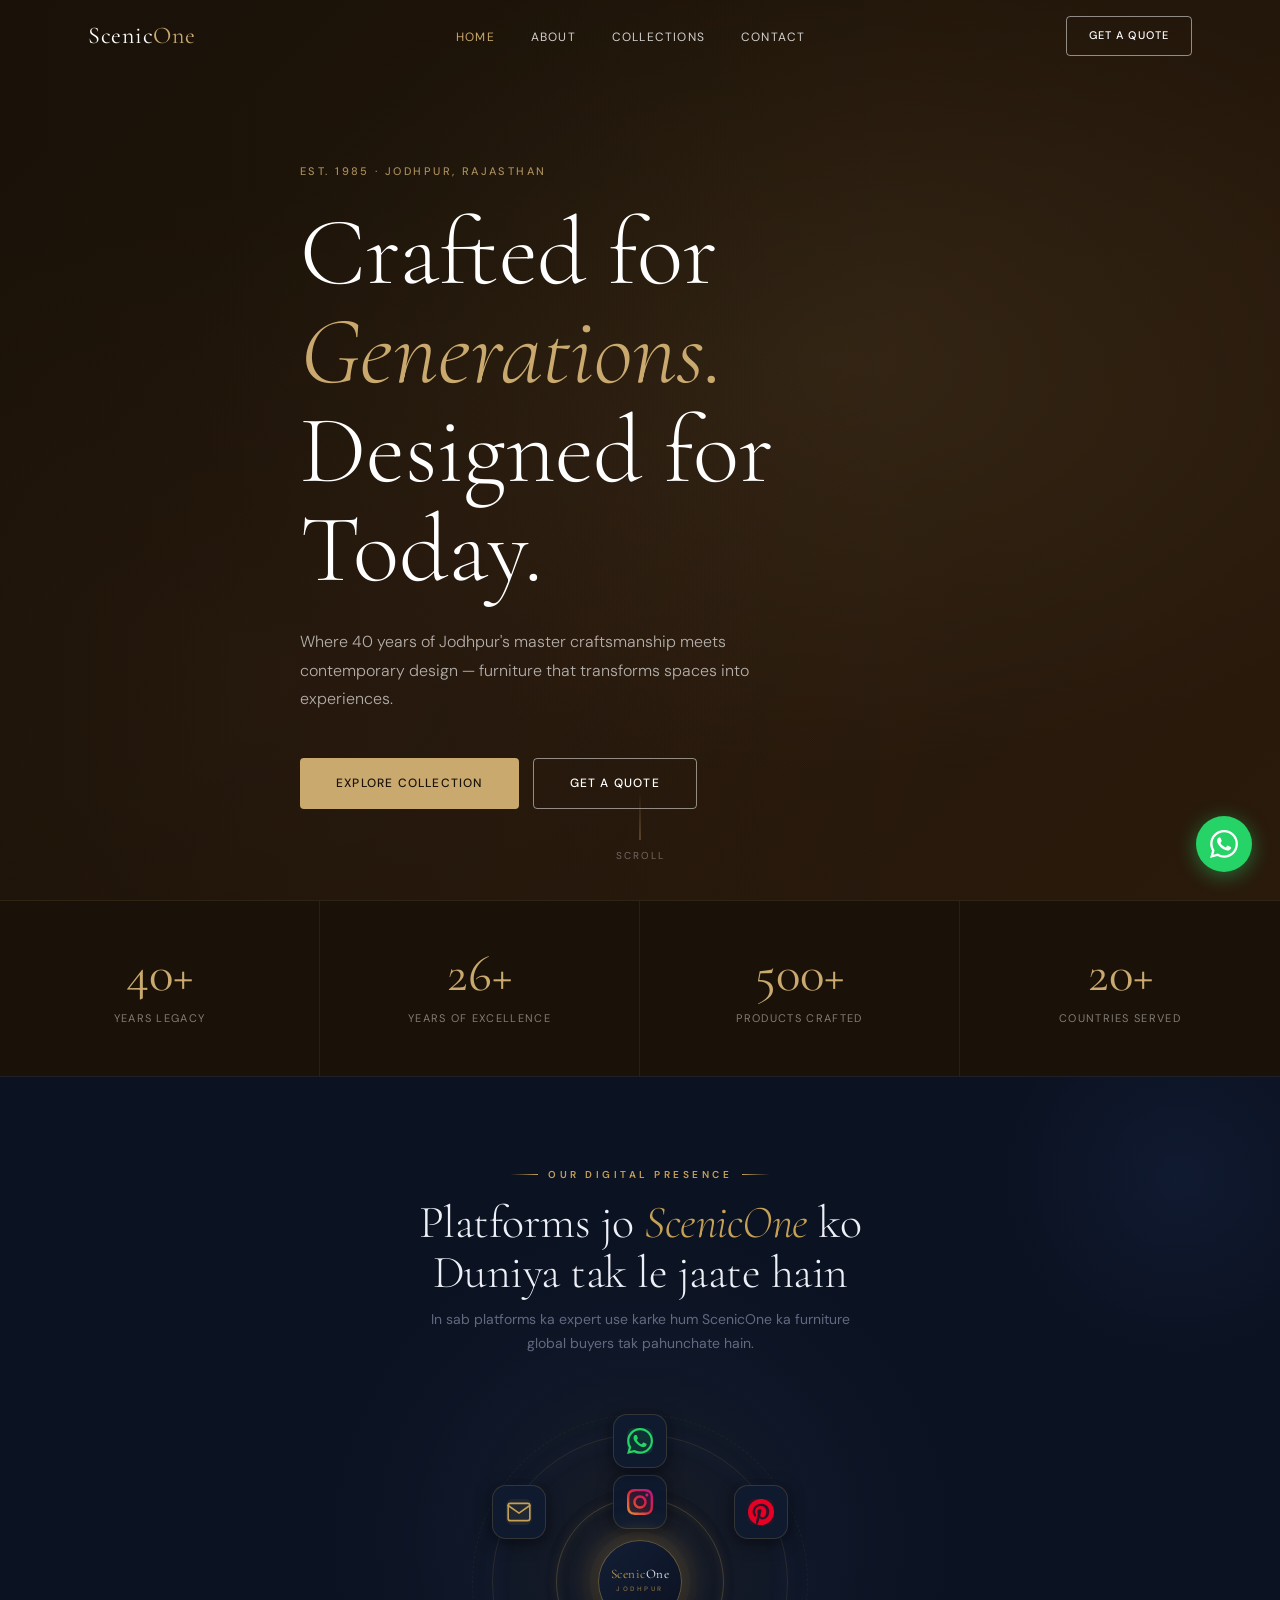
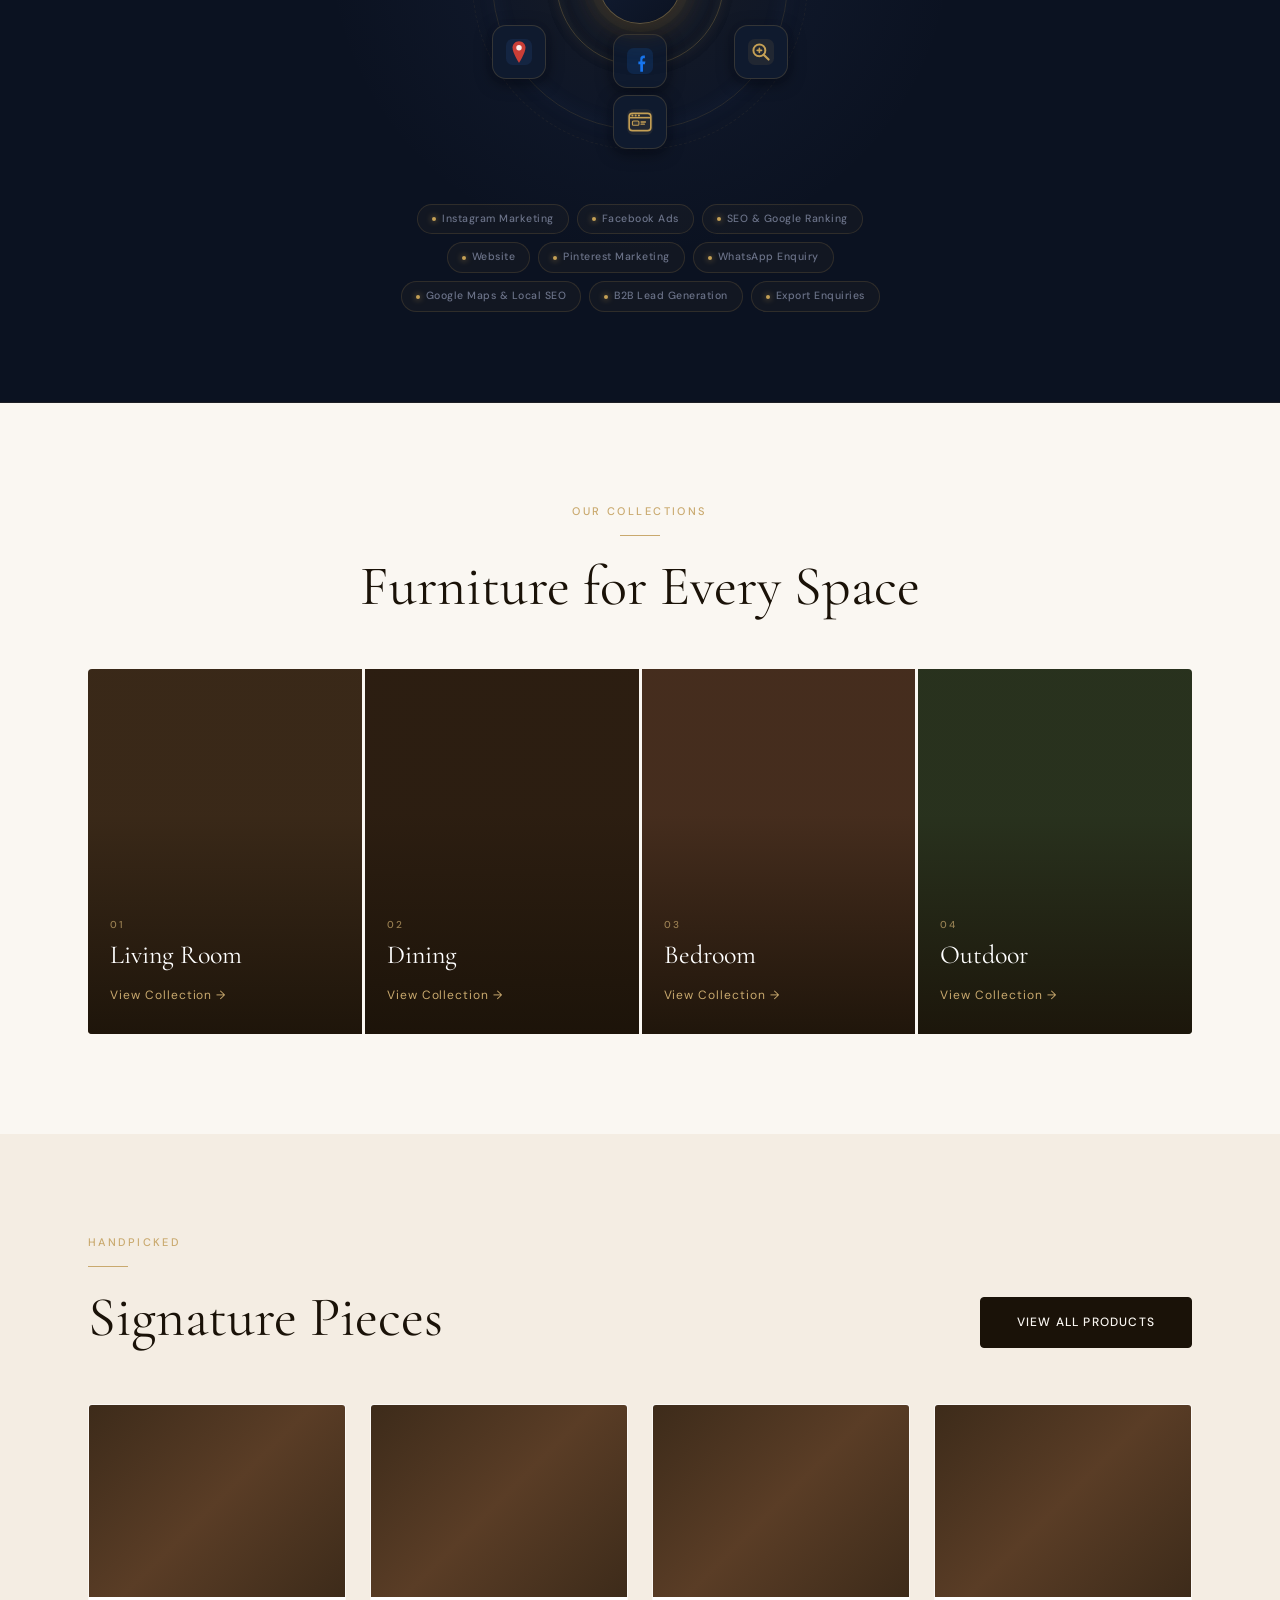
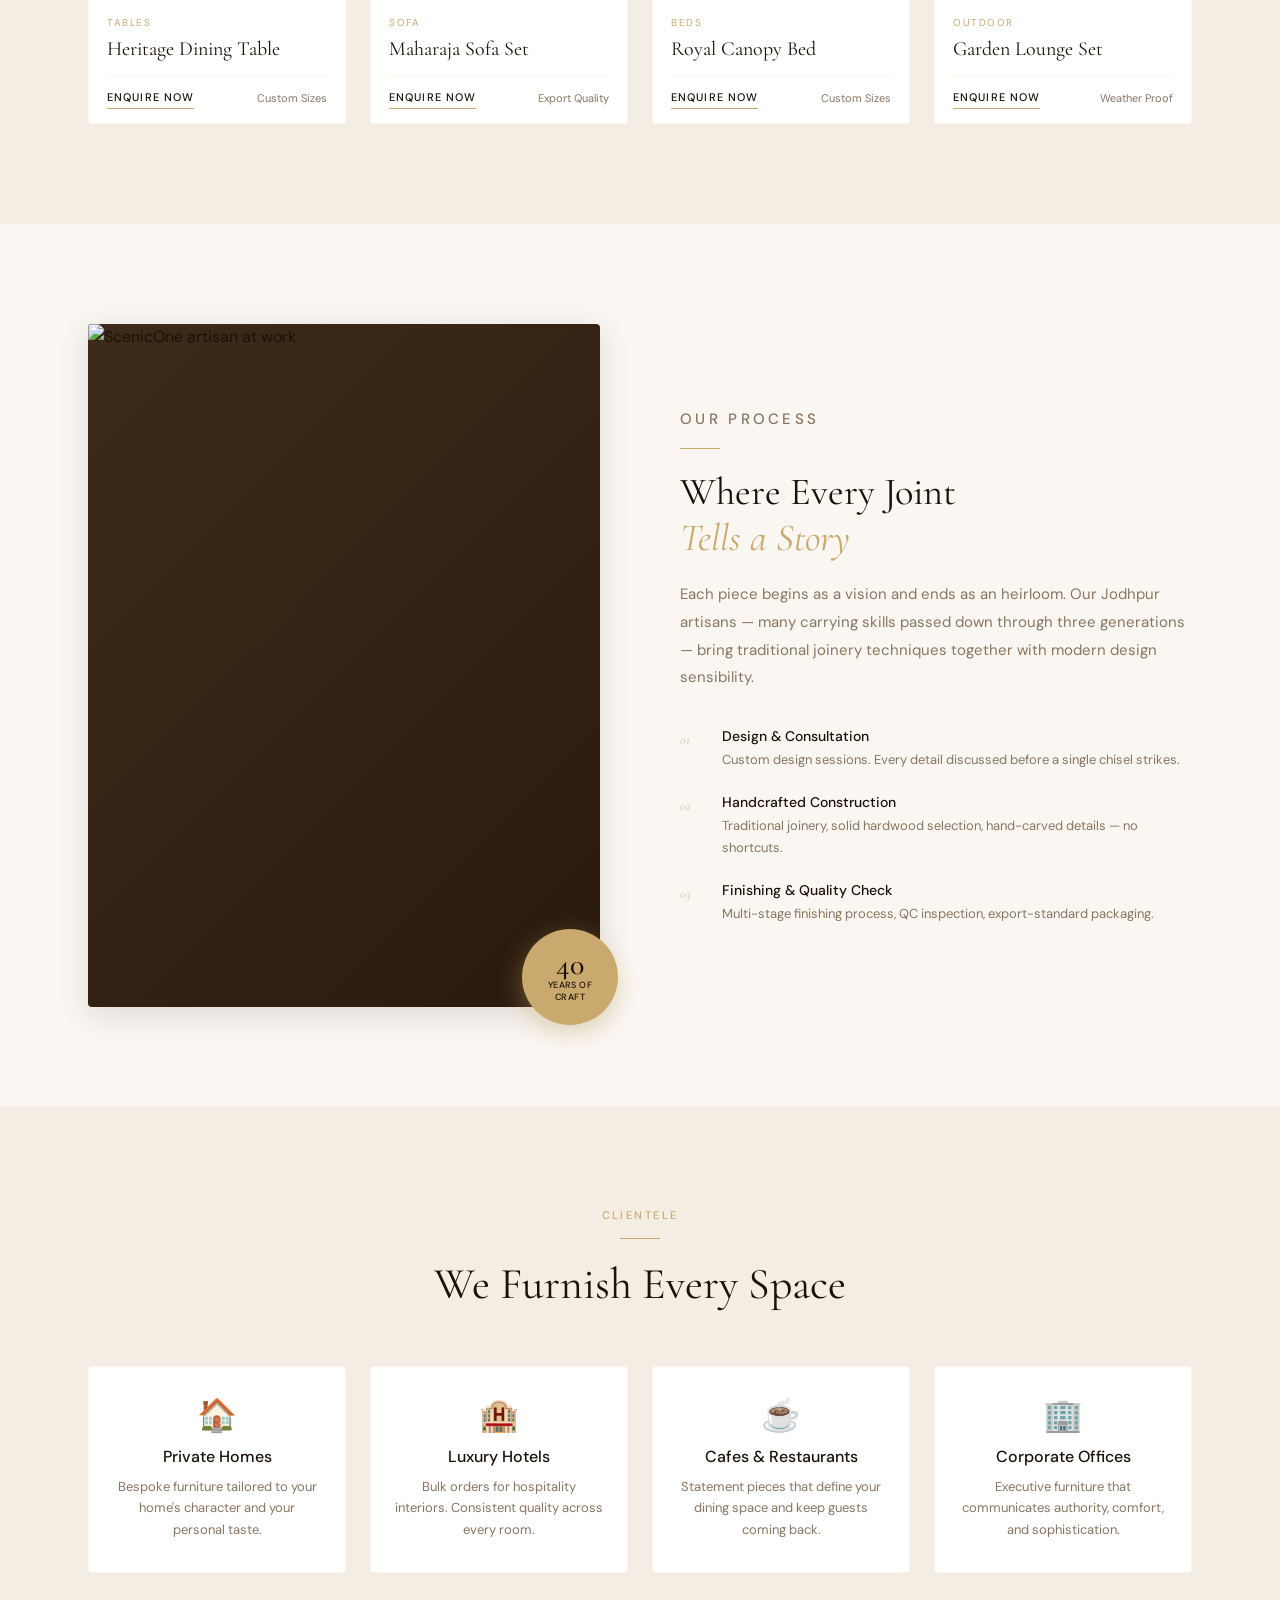
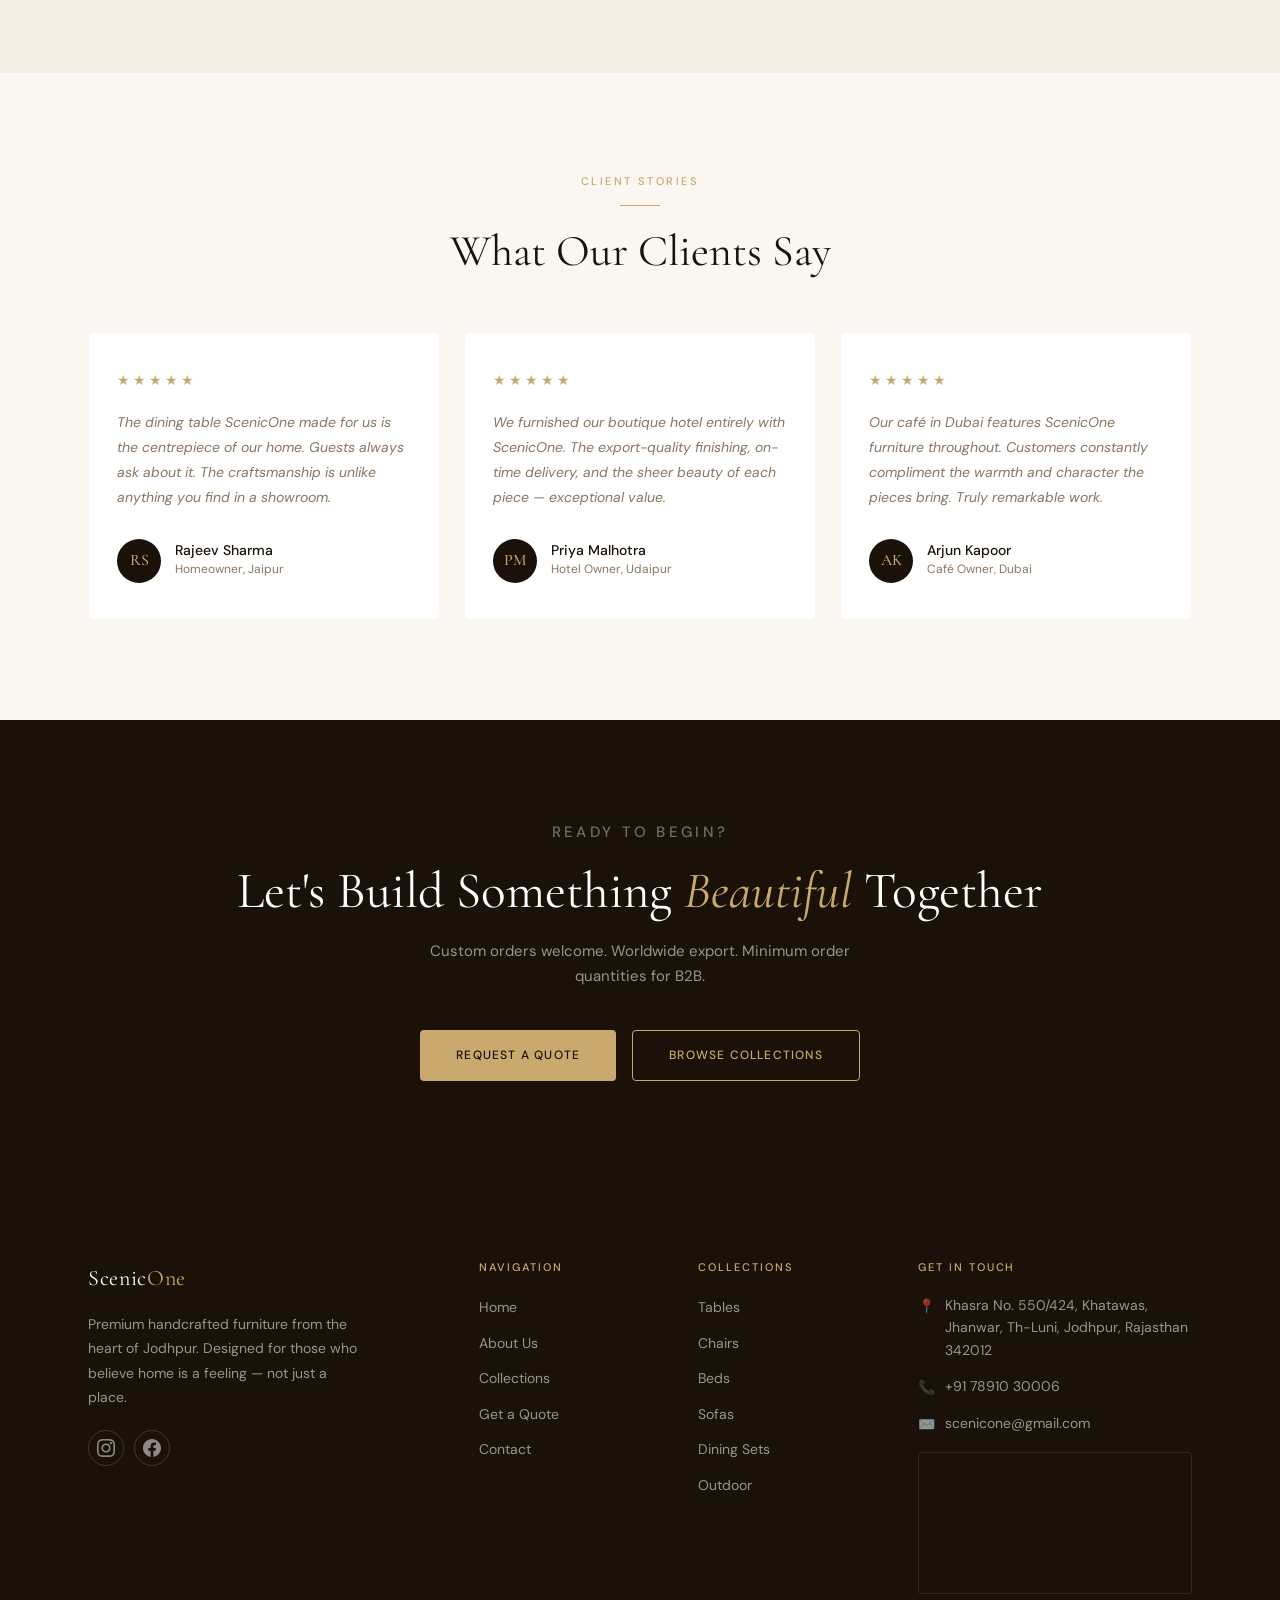
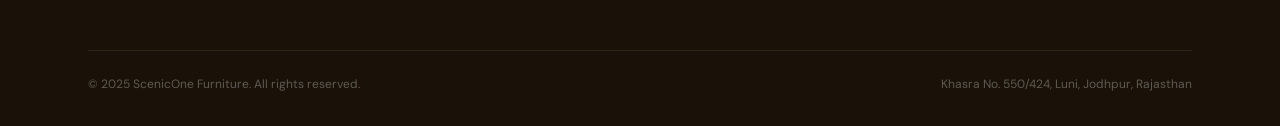
==== commit 56dac20a: "Add files via upload" ====
--- a/index.html
+++ b/index.html
@@ -117,6 +117,7 @@
   ══════════════════════════════════════════ -->
   <section id="sc-orbit">
     <style>
+      /* ── Navy Blue Theme — matched to ScenicOne screenshots ── */
       #sc-orbit {
         padding: 90px 5%;
         position: relative;
@@ -124,25 +125,37 @@
         display: flex;
         flex-direction: column;
         align-items: center;
-        background: #0d0a07;
-        border-top: 1px solid rgba(197,160,85,0.12);
-        border-bottom: 1px solid rgba(197,160,85,0.12);
-      }
-      /* Radium ambient glow background */
+        background: #0b1221;
+        border-top: 1px solid rgba(197,160,85,0.1);
+        border-bottom: 1px solid rgba(197,160,85,0.1);
+      }
+      /* Gold radium glow — centre pulse */
       #sc-orbit::before {
         content: '';
         position: absolute;
         top: 50%; left: 50%;
         transform: translate(-50%, -50%);
-        width: 700px; height: 700px;
-        background: radial-gradient(circle, rgba(197,160,85,0.08) 0%, rgba(197,160,85,0.03) 35%, transparent 70%);
+        width: 640px; height: 640px;
+        background: radial-gradient(circle,
+          rgba(197,160,85,0.07) 0%,
+          rgba(100,130,200,0.04) 40%,
+          transparent 70%);
         pointer-events: none;
         z-index: 0;
-        animation: sc-breathe 4s ease-in-out infinite;
+        animation: sc-breathe 5s ease-in-out infinite;
+      }
+      /* Subtle blue corner glow — matches hero */
+      #sc-orbit::after {
+        content: '';
+        position: absolute;
+        top: -100px; right: -100px;
+        width: 400px; height: 400px;
+        background: radial-gradient(circle, rgba(50,80,160,0.12) 0%, transparent 65%);
+        pointer-events: none; z-index: 0;
       }
       @keyframes sc-breathe {
-        0%,100% { opacity: 0.7; transform: translate(-50%,-50%) scale(1); }
-        50%      { opacity: 1;   transform: translate(-50%,-50%) scale(1.08); }
+        0%,100% { opacity: 0.6; transform: translate(-50%,-50%) scale(1);   }
+        50%      { opacity: 1;   transform: translate(-50%,-50%) scale(1.1); }
       }
       #sc-orbit > * { position: relative; z-index: 1; }
 
@@ -162,14 +175,14 @@
       .sc-orbit-title {
         font-family: 'Cormorant Garamond', serif;
         font-size: clamp(28px, 4vw, 46px);
-        font-weight: 300; color: #f0e8d8;
+        font-weight: 300; color: #eef0f8;
         text-align: center; margin-bottom: 10px;
         letter-spacing: -0.5px; line-height: 1.1;
       }
       .sc-orbit-title em { font-style: italic; color: #c5a055; }
       .sc-orbit-sub {
         font-family: 'DM Sans', sans-serif;
-        font-size: 14px; color: rgba(240,232,216,0.45);
+        font-size: 14px; color: rgba(180,190,220,0.5);
         text-align: center; max-width: 420px;
         line-height: 1.7; margin-bottom: 56px;
       }
@@ -190,15 +203,19 @@
       }
       .sc-ring-1 {
         width: 168px; height: 168px;
-        border: 1px solid rgba(197,160,85,0.25);
-        box-shadow: 0 0 12px rgba(197,160,85,0.06) inset, 0 0 12px rgba(197,160,85,0.06);
+        border: 1px solid rgba(197,160,85,0.28);
+        box-shadow:
+          0 0 14px rgba(197,160,85,0.08) inset,
+          0 0 14px rgba(197,160,85,0.08);
         animation: sc-spin 32s linear infinite;
       }
       .sc-ring-2 {
         width: 296px; height: 296px;
-        border: 1px solid rgba(197,160,85,0.15);
-        box-shadow: 0 0 20px rgba(197,160,85,0.04) inset, 0 0 20px rgba(197,160,85,0.04);
-        animation: sc-spin 48s linear infinite reverse;
+        border: 1px solid rgba(197,160,85,0.14);
+        box-shadow:
+          0 0 22px rgba(100,130,200,0.06) inset,
+          0 0 22px rgba(100,130,200,0.04);
+        animation: sc-spin 52s linear infinite reverse;
       }
       .sc-ring-3 {
         width: 336px; height: 336px;
@@ -214,29 +231,30 @@
         position: absolute; top: 50%; left: 50%;
         transform: translate(-50%, -50%);
         width: 84px; height: 84px;
-        background: linear-gradient(135deg, #1a1308, #0d0a07);
-        border: 1.5px solid rgba(197,160,85,0.4);
+        background: linear-gradient(135deg, #131e35, #0b1221);
+        border: 1.5px solid rgba(197,160,85,0.45);
         border-radius: 50%;
         display: flex; flex-direction: column;
         align-items: center; justify-content: center;
         z-index: 10;
         box-shadow:
-          0 0 0 8px rgba(197,160,85,0.05),
+          0 0 0 8px rgba(197,160,85,0.04),
           0 0 0 16px rgba(197,160,85,0.02),
-          0 0 40px rgba(197,160,85,0.25),
-          0 0 80px rgba(197,160,85,0.1),
-          0 8px 24px rgba(0,0,0,0.5);
+          0 0 36px rgba(197,160,85,0.28),
+          0 0 70px rgba(197,160,85,0.1),
+          0 0 70px rgba(60,90,180,0.1),
+          0 8px 28px rgba(0,0,0,0.6);
       }
       .sc-hub-name {
         font-family: 'Cormorant Garamond', serif;
         font-size: 13px; font-weight: 400;
-        color: #f0e8d8; line-height: 1; letter-spacing: 0.5px;
+        color: #eef0f8; line-height: 1; letter-spacing: 0.5px;
       }
       .sc-hub-name span { color: #c5a055; }
       .sc-hub-sub {
         font-family: 'DM Sans', sans-serif;
         font-size: 6.5px; font-weight: 600;
-        letter-spacing: 2.5px; color: rgba(197,160,85,0.6);
+        letter-spacing: 2.5px; color: rgba(197,160,85,0.55);
         text-transform: uppercase; margin-top: 3px;
       }
 
@@ -245,30 +263,31 @@
         position: absolute;
         width: 54px; height: 54px;
         border-radius: 14px;
-        background: #13100a;
-        border: 1px solid rgba(197,160,85,0.22);
+        background: #0f1a2e;
+        border: 1px solid rgba(197,160,85,0.2);
         display: flex; align-items: center; justify-content: center;
         margin-left: -27px; margin-top: -27px;
-        z-index: 5;
-        cursor: default;
+        z-index: 5; cursor: default;
         transition: border-color 0.3s, box-shadow 0.3s, transform 0.3s;
-        box-shadow: 0 4px 16px rgba(0,0,0,0.4), 0 0 8px rgba(197,160,85,0.04);
+        box-shadow:
+          0 4px 16px rgba(0,0,0,0.5),
+          0 0 8px rgba(60,90,180,0.06);
       }
       .sc-icon:hover {
-        border-color: rgba(197,160,85,0.7);
+        border-color: rgba(197,160,85,0.65);
+        transform: scale(1.13);
         box-shadow:
-          0 0 0 2px rgba(197,160,85,0.12),
-          0 0 20px rgba(197,160,85,0.3),
-          0 0 40px rgba(197,160,85,0.12),
-          0 8px 24px rgba(0,0,0,0.4);
-        transform: scale(1.12);
-      }
-      /* Tooltip */
+          0 0 0 2px rgba(197,160,85,0.1),
+          0 0 18px rgba(197,160,85,0.35),
+          0 0 38px rgba(197,160,85,0.13),
+          0 0 38px rgba(80,110,200,0.1),
+          0 8px 24px rgba(0,0,0,0.5);
+      }
       .sc-icon::after {
         content: attr(data-tip);
         position: absolute; bottom: -26px; left: 50%;
         transform: translateX(-50%);
-        background: #c5a055; color: #0d0a07;
+        background: #c5a055; color: #0b1221;
         font-family: 'DM Sans', sans-serif;
         font-size: 7.5px; font-weight: 700;
         letter-spacing: 1.5px; text-transform: uppercase;
@@ -286,25 +305,25 @@
       }
       .sc-tag {
         display: inline-flex; align-items: center; gap: 6px;
-        background: rgba(197,160,85,0.05);
-        border: 1px solid rgba(197,160,85,0.18);
+        background: rgba(197,160,85,0.04);
+        border: 1px solid rgba(197,160,85,0.16);
         padding: 6px 14px; border-radius: 100px;
         font-family: 'DM Sans', sans-serif;
         font-size: 10.5px; font-weight: 500;
-        color: rgba(240,232,216,0.5);
+        color: rgba(180,190,220,0.55);
         letter-spacing: 0.5px;
         transition: all 0.25s; cursor: default;
       }
       .sc-tag:hover {
-        background: rgba(197,160,85,0.1);
-        border-color: rgba(197,160,85,0.4);
+        background: rgba(197,160,85,0.09);
+        border-color: rgba(197,160,85,0.38);
         color: #c5a055;
-        box-shadow: 0 0 12px rgba(197,160,85,0.12);
+        box-shadow: 0 0 14px rgba(197,160,85,0.1);
       }
       .sc-tag-dot {
         width: 4px; height: 4px; border-radius: 50%;
         background: #c5a055;
-        box-shadow: 0 0 6px rgba(197,160,85,0.8);
+        box-shadow: 0 0 6px rgba(197,160,85,0.9);
         flex-shrink: 0;
       }
 
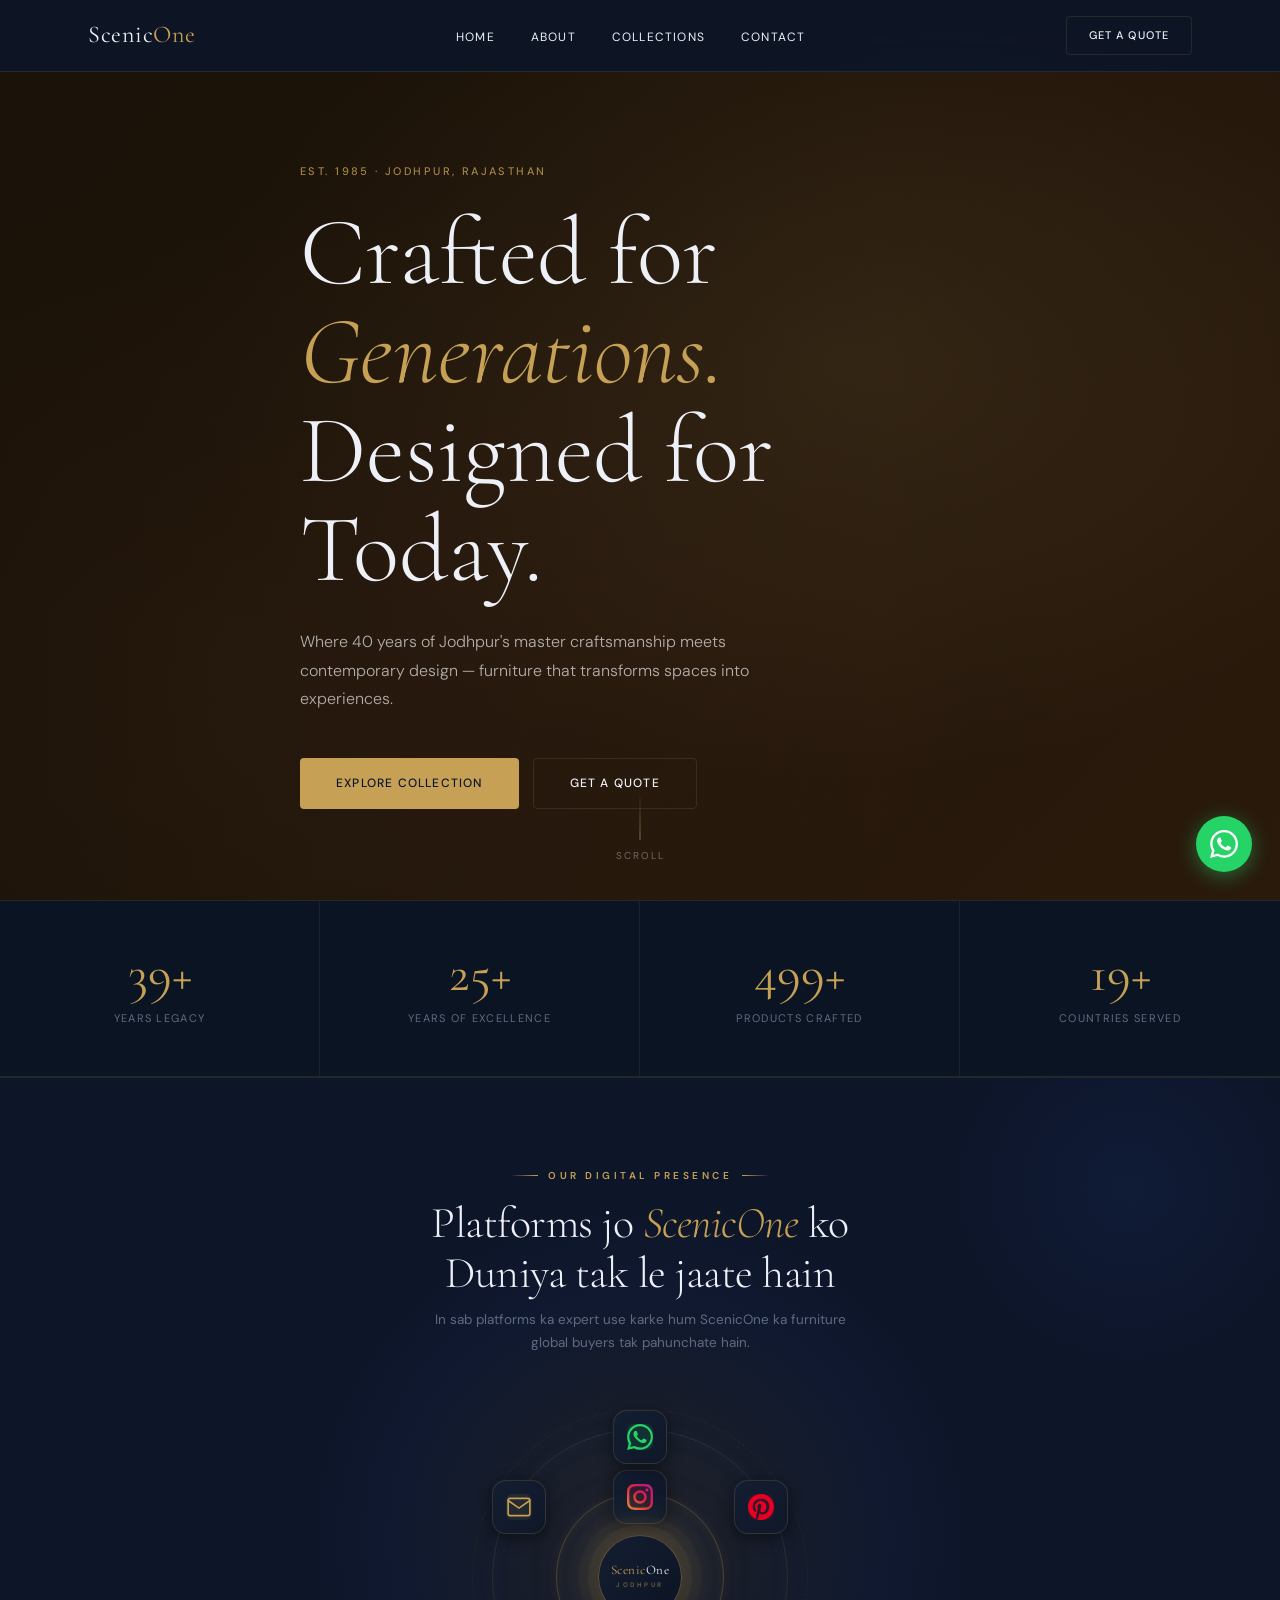
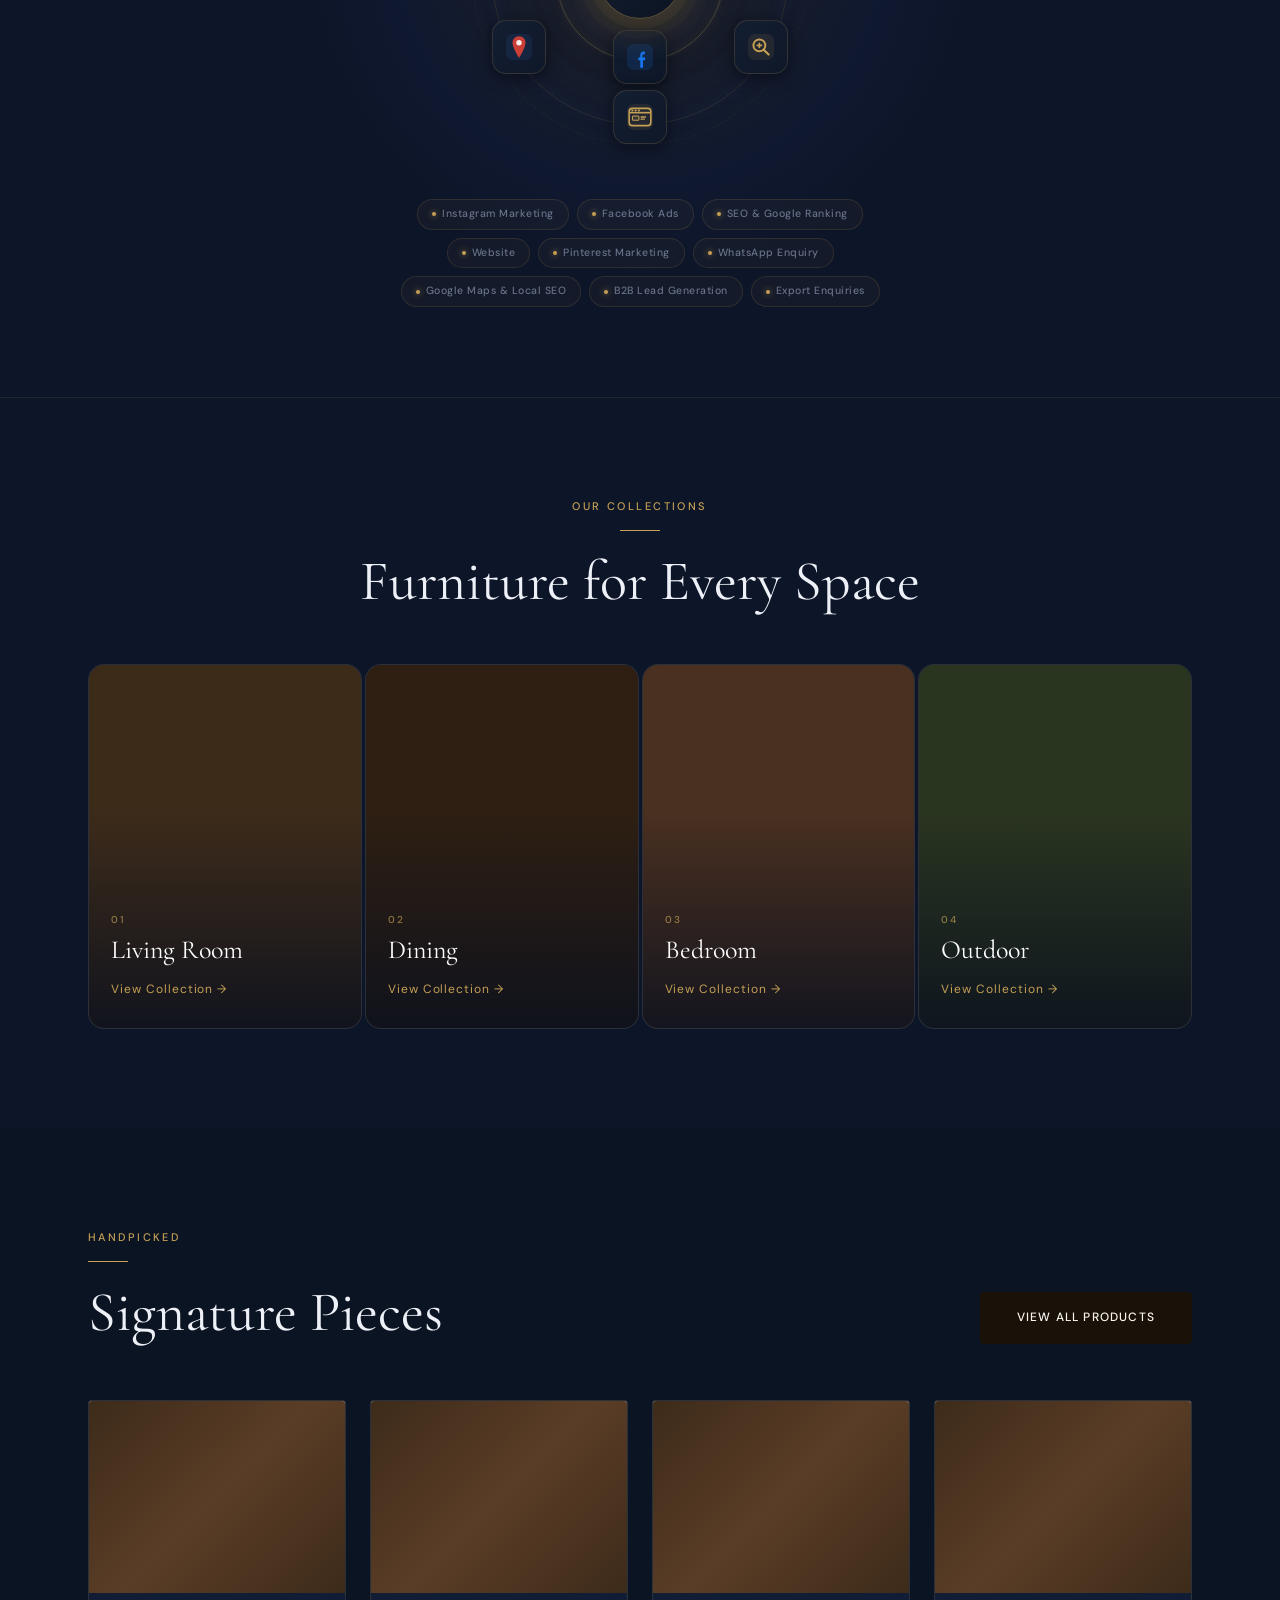
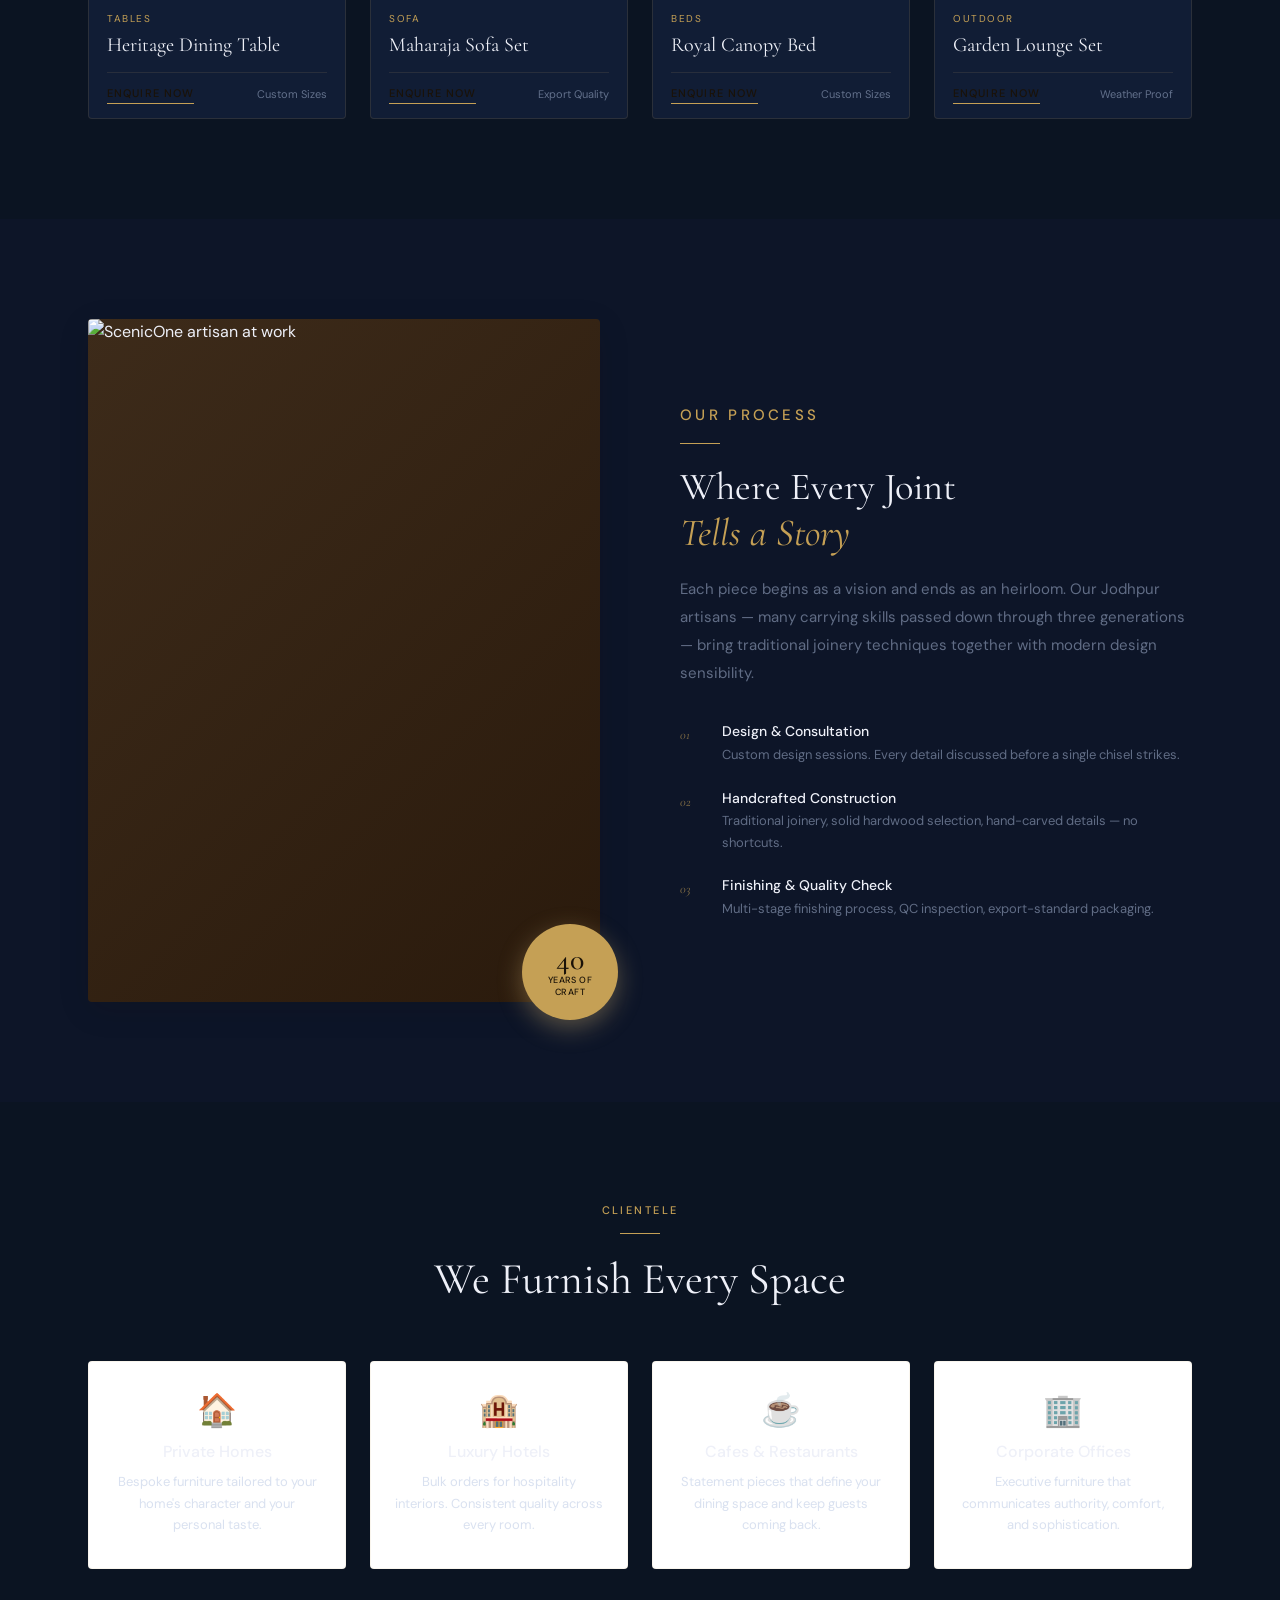
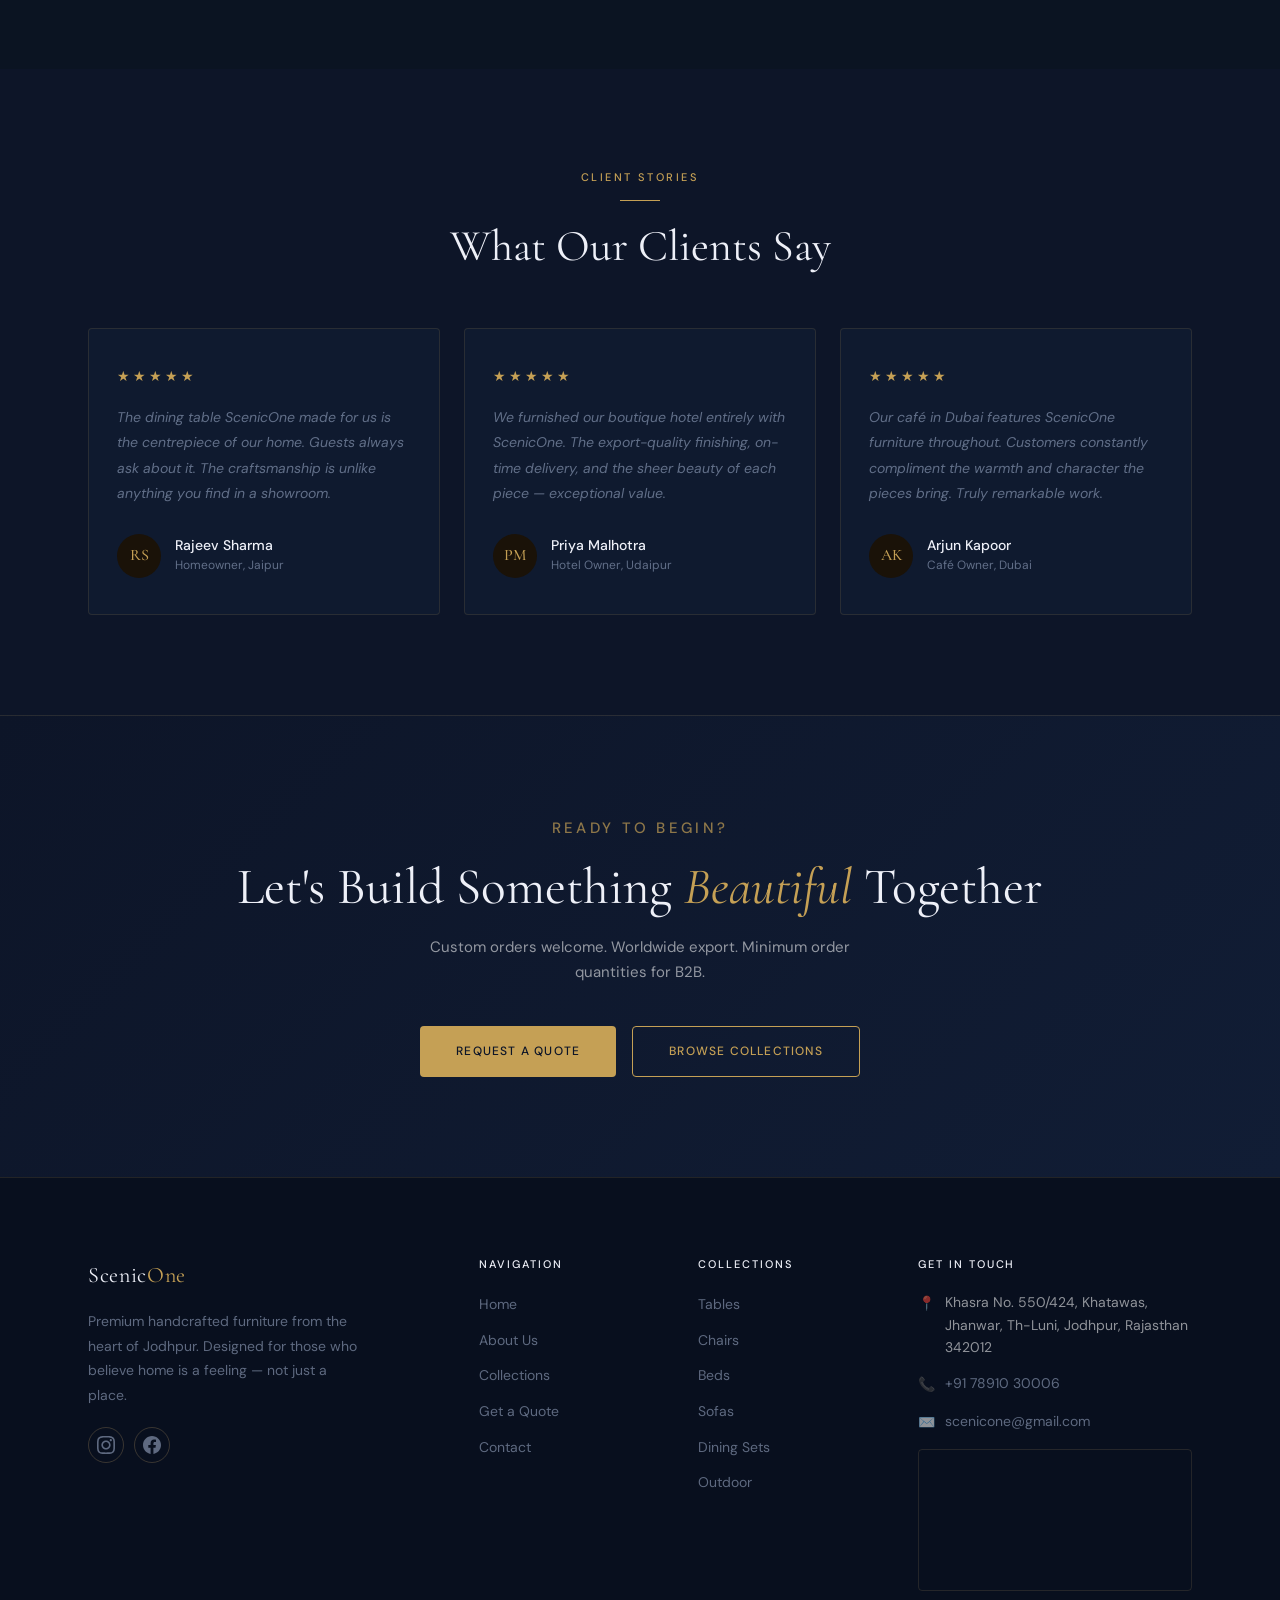
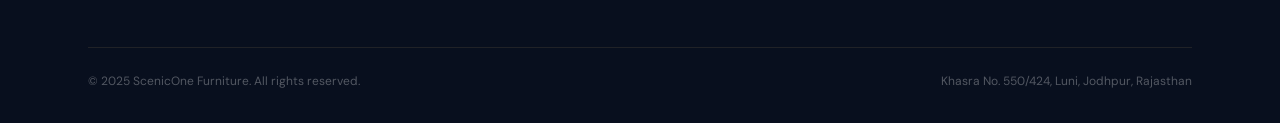
==== commit 32e48636: "Add files via upload" ====
--- a/index.html
+++ b/index.html
@@ -26,6 +26,171 @@
 
   <!-- Favicon -->
   <link rel="icon" type="image/png" href="assets/images/logo.png" />
+
+  <!-- ══ NAVY THEME OVERRIDE ══ -->
+  <style>
+    :root {
+      --navy-bg:      #0d1528;
+      --navy-card:    #111d35;
+      --navy-card2:   #0f1a2f;
+      --navy-border:  rgba(197,160,85,0.14);
+      --gold:         #c5a055;
+      --gold-dim:     rgba(197,160,85,0.55);
+      --text-primary: #eef0f8;
+      --text-muted:   rgba(180,195,225,0.5);
+    }
+
+    /* ── Base ── */
+    html, body {
+      background-color: var(--navy-bg) !important;
+      color: var(--text-primary) !important;
+    }
+
+    /* ── Navbar ── */
+    #navbar, nav {
+      background: rgba(13,21,40,0.92) !important;
+      backdrop-filter: blur(14px) !important;
+      border-bottom: 1px solid var(--navy-border) !important;
+    }
+    .nav-logo, .nav-links a, .logo-text {
+      color: var(--text-primary) !important;
+    }
+    .logo-text span, .nav-links a:hover { color: var(--gold) !important; }
+    .btn-outline {
+      border-color: var(--navy-border) !important;
+      color: var(--text-primary) !important;
+    }
+    .btn-outline:hover {
+      border-color: var(--gold) !important;
+      color: var(--gold) !important;
+    }
+
+    /* ── Hero ── */
+    #hero {
+      background: linear-gradient(160deg, #0d1528 0%, #111d35 60%, #0a1020 100%) !important;
+    }
+    #hero::before {
+      content: '';
+      position: absolute; inset: 0;
+      background:
+        radial-gradient(ellipse at 70% 40%, rgba(197,160,85,0.06) 0%, transparent 55%),
+        radial-gradient(ellipse at 20% 70%, rgba(30,60,140,0.15) 0%, transparent 55%);
+      pointer-events: none; z-index: 0;
+    }
+
+    /* ── Stats strip ── */
+    #stats {
+      background: #0b1422 !important;
+      border-top: 1px solid var(--navy-border) !important;
+      border-bottom: 1px solid var(--navy-border) !important;
+    }
+    .stat-number { color: var(--gold) !important; }
+    .stat-label  { color: var(--text-muted) !important; }
+
+    /* ── Sections ── */
+    .section, section {
+      background: var(--navy-bg) !important;
+    }
+    section:nth-child(even) {
+      background: #0b1422 !important;
+    }
+
+    /* ── Cards ── */
+    .product-card, .serve-card, .testimonial-card,
+    .process-step, .category-card {
+      background: var(--navy-card) !important;
+      border-color: var(--navy-border) !important;
+    }
+    .product-card:hover, .serve-card:hover {
+      border-color: var(--gold-dim) !important;
+      box-shadow: 0 8px 32px rgba(0,0,0,0.4),
+                  0 0 20px rgba(197,160,85,0.08) !important;
+    }
+
+    /* ── Headings & text ── */
+    h1, h2, h3, h4, h5, h6 {
+      color: var(--text-primary) !important;
+    }
+    p, li, span, a {
+      color: inherit;
+    }
+    .label-caps { color: var(--gold) !important; }
+    .gold-line {
+      background: var(--gold) !important;
+    }
+    .text-muted, .text-secondary {
+      color: var(--text-muted) !important;
+    }
+
+    /* ── Buttons ── */
+    .btn-gold {
+      background: var(--gold) !important;
+      color: #0d1528 !important;
+      border: none !important;
+    }
+    .btn-gold:hover {
+      background: #d4ae62 !important;
+      box-shadow: 0 0 20px rgba(197,160,85,0.35) !important;
+    }
+    .btn-outline-gold {
+      border: 1.5px solid var(--gold) !important;
+      color: var(--gold) !important;
+      background: transparent !important;
+    }
+    .btn-outline-gold:hover {
+      background: rgba(197,160,85,0.08) !important;
+    }
+
+    /* ── Category cards ── */
+    .category-card {
+      border: 1px solid var(--navy-border) !important;
+      border-radius: 16px !important;
+      overflow: hidden;
+    }
+    .category-card-overlay {
+      background: linear-gradient(to top, rgba(10,16,30,0.85) 0%, transparent 60%) !important;
+    }
+    .category-card-content h3 { color: #fff !important; }
+    .arrow { color: var(--gold) !important; }
+
+    /* ── CTA banner ── */
+    #cta-banner {
+      background: linear-gradient(135deg, #0d1528, #111d35) !important;
+      border-top: 1px solid var(--navy-border) !important;
+    }
+
+    /* ── Footer ── */
+    footer, #footer {
+      background: #080f1e !important;
+      border-top: 1px solid var(--navy-border) !important;
+    }
+    footer h4, footer .footer-brand { color: var(--text-primary) !important; }
+    footer a, footer p, footer li { color: var(--text-muted) !important; }
+    footer a:hover { color: var(--gold) !important; }
+
+    /* ── Testimonials ── */
+    .testimonial-card {
+      background: var(--navy-card2) !important;
+      border: 1px solid var(--navy-border) !important;
+    }
+
+    /* ── Process steps ── */
+    .process-step-num { color: var(--gold) !important; }
+
+    /* ── WhatsApp float ── */
+    .whatsapp-float {
+      box-shadow: 0 0 20px rgba(37,211,102,0.35) !important;
+    }
+
+    /* ── Scrollbar ── */
+    ::-webkit-scrollbar { width: 6px; }
+    ::-webkit-scrollbar-track { background: var(--navy-bg); }
+    ::-webkit-scrollbar-thumb {
+      background: rgba(197,160,85,0.3);
+      border-radius: 3px;
+    }
+    ::-webkit-scrollbar-thumb:hover { background: var(--gold); }
+  </style>
 </head>
 <body>
 
@@ -117,7 +282,7 @@
   ══════════════════════════════════════════ -->
   <section id="sc-orbit">
     <style>
-      /* ── Navy Blue Theme — matched to ScenicOne screenshots ── */
+      /* ── ORBIT SECTION ONLY — scoped to #sc-orbit, no global overrides ── */
       #sc-orbit {
         padding: 90px 5%;
         position: relative;
@@ -125,41 +290,38 @@
         display: flex;
         flex-direction: column;
         align-items: center;
-        background: #0b1221;
-        border-top: 1px solid rgba(197,160,85,0.1);
-        border-bottom: 1px solid rgba(197,160,85,0.1);
-      }
-      /* Gold radium glow — centre pulse */
+        background: #0d1528 !important;
+        border-top: 1px solid rgba(197,160,85,0.12);
+        border-bottom: 1px solid rgba(197,160,85,0.12);
+      }
       #sc-orbit::before {
         content: '';
         position: absolute;
         top: 50%; left: 50%;
         transform: translate(-50%, -50%);
-        width: 640px; height: 640px;
+        width: 700px; height: 700px;
         background: radial-gradient(circle,
-          rgba(197,160,85,0.07) 0%,
-          rgba(100,130,200,0.04) 40%,
+          rgba(197,160,85,0.11) 0%,
+          rgba(197,160,85,0.05) 28%,
+          rgba(50,80,160,0.06) 50%,
           transparent 70%);
-        pointer-events: none;
-        z-index: 0;
-        animation: sc-breathe 5s ease-in-out infinite;
-      }
-      /* Subtle blue corner glow — matches hero */
+        pointer-events: none; z-index: 0;
+        animation: sc-breathe 4s ease-in-out infinite;
+      }
       #sc-orbit::after {
         content: '';
         position: absolute;
-        top: -100px; right: -100px;
-        width: 400px; height: 400px;
-        background: radial-gradient(circle, rgba(50,80,160,0.12) 0%, transparent 65%);
+        top: -100px; right: -60px;
+        width: 420px; height: 420px;
+        background: radial-gradient(circle, rgba(30,60,140,0.14) 0%, transparent 65%);
         pointer-events: none; z-index: 0;
       }
       @keyframes sc-breathe {
-        0%,100% { opacity: 0.6; transform: translate(-50%,-50%) scale(1);   }
-        50%      { opacity: 1;   transform: translate(-50%,-50%) scale(1.1); }
+        0%,100% { opacity:0.6; transform:translate(-50%,-50%) scale(1); }
+        50%      { opacity:1;   transform:translate(-50%,-50%) scale(1.1); }
       }
       #sc-orbit > * { position: relative; z-index: 1; }
 
-      /* Heading */
       .sc-orbit-tag {
         display: inline-flex; align-items: center; gap: 10px;
         font-family: 'DM Sans', sans-serif;
@@ -169,32 +331,32 @@
       }
       .sc-orbit-tag::before, .sc-orbit-tag::after {
         content: ''; width: 28px; height: 1px;
-        background: linear-gradient(90deg, transparent, #c5a055);
-      }
-      .sc-orbit-tag::after { background: linear-gradient(90deg, #c5a055, transparent); }
+      }
+      .sc-orbit-tag::before { background: linear-gradient(90deg, transparent, #c5a055); }
+      .sc-orbit-tag::after  { background: linear-gradient(90deg, #c5a055, transparent); }
+
       .sc-orbit-title {
         font-family: 'Cormorant Garamond', serif;
-        font-size: clamp(28px, 4vw, 46px);
+        font-size: clamp(26px, 4vw, 44px);
         font-weight: 300; color: #eef0f8;
         text-align: center; margin-bottom: 10px;
-        letter-spacing: -0.5px; line-height: 1.1;
+        letter-spacing: -0.5px; line-height: 1.15;
       }
       .sc-orbit-title em { font-style: italic; color: #c5a055; }
+
       .sc-orbit-sub {
         font-family: 'DM Sans', sans-serif;
-        font-size: 14px; color: rgba(180,190,220,0.5);
+        font-size: 13.5px; color: rgba(180,195,225,0.48);
         text-align: center; max-width: 420px;
-        line-height: 1.7; margin-bottom: 56px;
-      }
-
-      /* Stage */
+        line-height: 1.7; margin-bottom: 52px;
+      }
+
       .sc-orbit-stage {
         position: relative;
         width: 340px; height: 340px;
         flex-shrink: 0;
       }
 
-      /* Rings */
       .sc-ring {
         position: absolute; top: 50%; left: 50%;
         border-radius: 50%;
@@ -204,17 +366,15 @@
       .sc-ring-1 {
         width: 168px; height: 168px;
         border: 1px solid rgba(197,160,85,0.28);
-        box-shadow:
-          0 0 14px rgba(197,160,85,0.08) inset,
-          0 0 14px rgba(197,160,85,0.08);
+        box-shadow: 0 0 14px rgba(197,160,85,0.07) inset,
+                    0 0 14px rgba(197,160,85,0.07);
         animation: sc-spin 32s linear infinite;
       }
       .sc-ring-2 {
         width: 296px; height: 296px;
-        border: 1px solid rgba(197,160,85,0.14);
-        box-shadow:
-          0 0 22px rgba(100,130,200,0.06) inset,
-          0 0 22px rgba(100,130,200,0.04);
+        border: 1px solid rgba(197,160,85,0.13);
+        box-shadow: 0 0 20px rgba(80,110,200,0.05) inset,
+                    0 0 20px rgba(80,110,200,0.04);
         animation: sc-spin 52s linear infinite reverse;
       }
       .sc-ring-3 {
@@ -226,24 +386,23 @@
         to   { transform: translate(-50%,-50%) rotate(360deg); }
       }
 
-      /* Hub */
       .sc-hub {
         position: absolute; top: 50%; left: 50%;
         transform: translate(-50%, -50%);
         width: 84px; height: 84px;
-        background: linear-gradient(135deg, #131e35, #0b1221);
-        border: 1.5px solid rgba(197,160,85,0.45);
+        background: linear-gradient(135deg, #141e32, #0c1422);
+        border: 1.5px solid rgba(197,160,85,0.42);
         border-radius: 50%;
         display: flex; flex-direction: column;
         align-items: center; justify-content: center;
         z-index: 10;
         box-shadow:
-          0 0 0 8px rgba(197,160,85,0.04),
-          0 0 0 16px rgba(197,160,85,0.02),
-          0 0 36px rgba(197,160,85,0.28),
-          0 0 70px rgba(197,160,85,0.1),
-          0 0 70px rgba(60,90,180,0.1),
-          0 8px 28px rgba(0,0,0,0.6);
+          0 0 0 10px rgba(197,160,85,0.05),
+          0 0 0 20px rgba(197,160,85,0.025),
+          0 0 45px rgba(197,160,85,0.35),
+          0 0 90px rgba(197,160,85,0.14),
+          0 0 90px rgba(60,90,200,0.12),
+          0 8px 32px rgba(0,0,0,0.6);
       }
       .sc-hub-name {
         font-family: 'Cormorant Garamond', serif;
@@ -254,40 +413,38 @@
       .sc-hub-sub {
         font-family: 'DM Sans', sans-serif;
         font-size: 6.5px; font-weight: 600;
-        letter-spacing: 2.5px; color: rgba(197,160,85,0.55);
+        letter-spacing: 2.5px; color: rgba(197,160,85,0.52);
         text-transform: uppercase; margin-top: 3px;
       }
 
-      /* Icons */
       .sc-icon {
         position: absolute;
         width: 54px; height: 54px;
         border-radius: 14px;
-        background: #0f1a2e;
-        border: 1px solid rgba(197,160,85,0.2);
+        background: linear-gradient(135deg, #141e32, #0e1828);
+        border: 1px solid rgba(197,160,85,0.18);
         display: flex; align-items: center; justify-content: center;
         margin-left: -27px; margin-top: -27px;
         z-index: 5; cursor: default;
         transition: border-color 0.3s, box-shadow 0.3s, transform 0.3s;
-        box-shadow:
-          0 4px 16px rgba(0,0,0,0.5),
-          0 0 8px rgba(60,90,180,0.06);
+        box-shadow: 0 4px 16px rgba(0,0,0,0.45),
+                    0 0 6px rgba(60,90,180,0.05);
       }
       .sc-icon:hover {
-        border-color: rgba(197,160,85,0.65);
+        border-color: rgba(197,160,85,0.6);
         transform: scale(1.13);
         box-shadow:
           0 0 0 2px rgba(197,160,85,0.1),
-          0 0 18px rgba(197,160,85,0.35),
-          0 0 38px rgba(197,160,85,0.13),
-          0 0 38px rgba(80,110,200,0.1),
-          0 8px 24px rgba(0,0,0,0.5);
+          0 0 18px rgba(197,160,85,0.32),
+          0 0 36px rgba(197,160,85,0.12),
+          0 0 36px rgba(80,110,200,0.09),
+          0 8px 24px rgba(0,0,0,0.45);
       }
       .sc-icon::after {
         content: attr(data-tip);
         position: absolute; bottom: -26px; left: 50%;
         transform: translateX(-50%);
-        background: #c5a055; color: #0b1221;
+        background: #c5a055; color: #0c1422;
         font-family: 'DM Sans', sans-serif;
         font-size: 7.5px; font-weight: 700;
         letter-spacing: 1.5px; text-transform: uppercase;
@@ -297,7 +454,6 @@
       }
       .sc-icon:hover::after { opacity: 1; }
 
-      /* Tags */
       .sc-tags {
         display: flex; flex-wrap: wrap;
         justify-content: center; gap: 8px;
@@ -306,19 +462,19 @@
       .sc-tag {
         display: inline-flex; align-items: center; gap: 6px;
         background: rgba(197,160,85,0.04);
-        border: 1px solid rgba(197,160,85,0.16);
+        border: 1px solid rgba(197,160,85,0.15);
         padding: 6px 14px; border-radius: 100px;
         font-family: 'DM Sans', sans-serif;
         font-size: 10.5px; font-weight: 500;
-        color: rgba(180,190,220,0.55);
+        color: rgba(180,195,225,0.52);
         letter-spacing: 0.5px;
         transition: all 0.25s; cursor: default;
       }
       .sc-tag:hover {
-        background: rgba(197,160,85,0.09);
-        border-color: rgba(197,160,85,0.38);
+        background: rgba(197,160,85,0.08);
+        border-color: rgba(197,160,85,0.35);
         color: #c5a055;
-        box-shadow: 0 0 14px rgba(197,160,85,0.1);
+        box-shadow: 0 0 12px rgba(197,160,85,0.1);
       }
       .sc-tag-dot {
         width: 4px; height: 4px; border-radius: 50%;
@@ -327,7 +483,6 @@
         flex-shrink: 0;
       }
 
-      /* Mobile */
       @media (max-width: 480px) {
         .sc-orbit-stage { width: 280px; height: 280px; }
         .sc-ring-1  { width: 138px; height: 138px; }
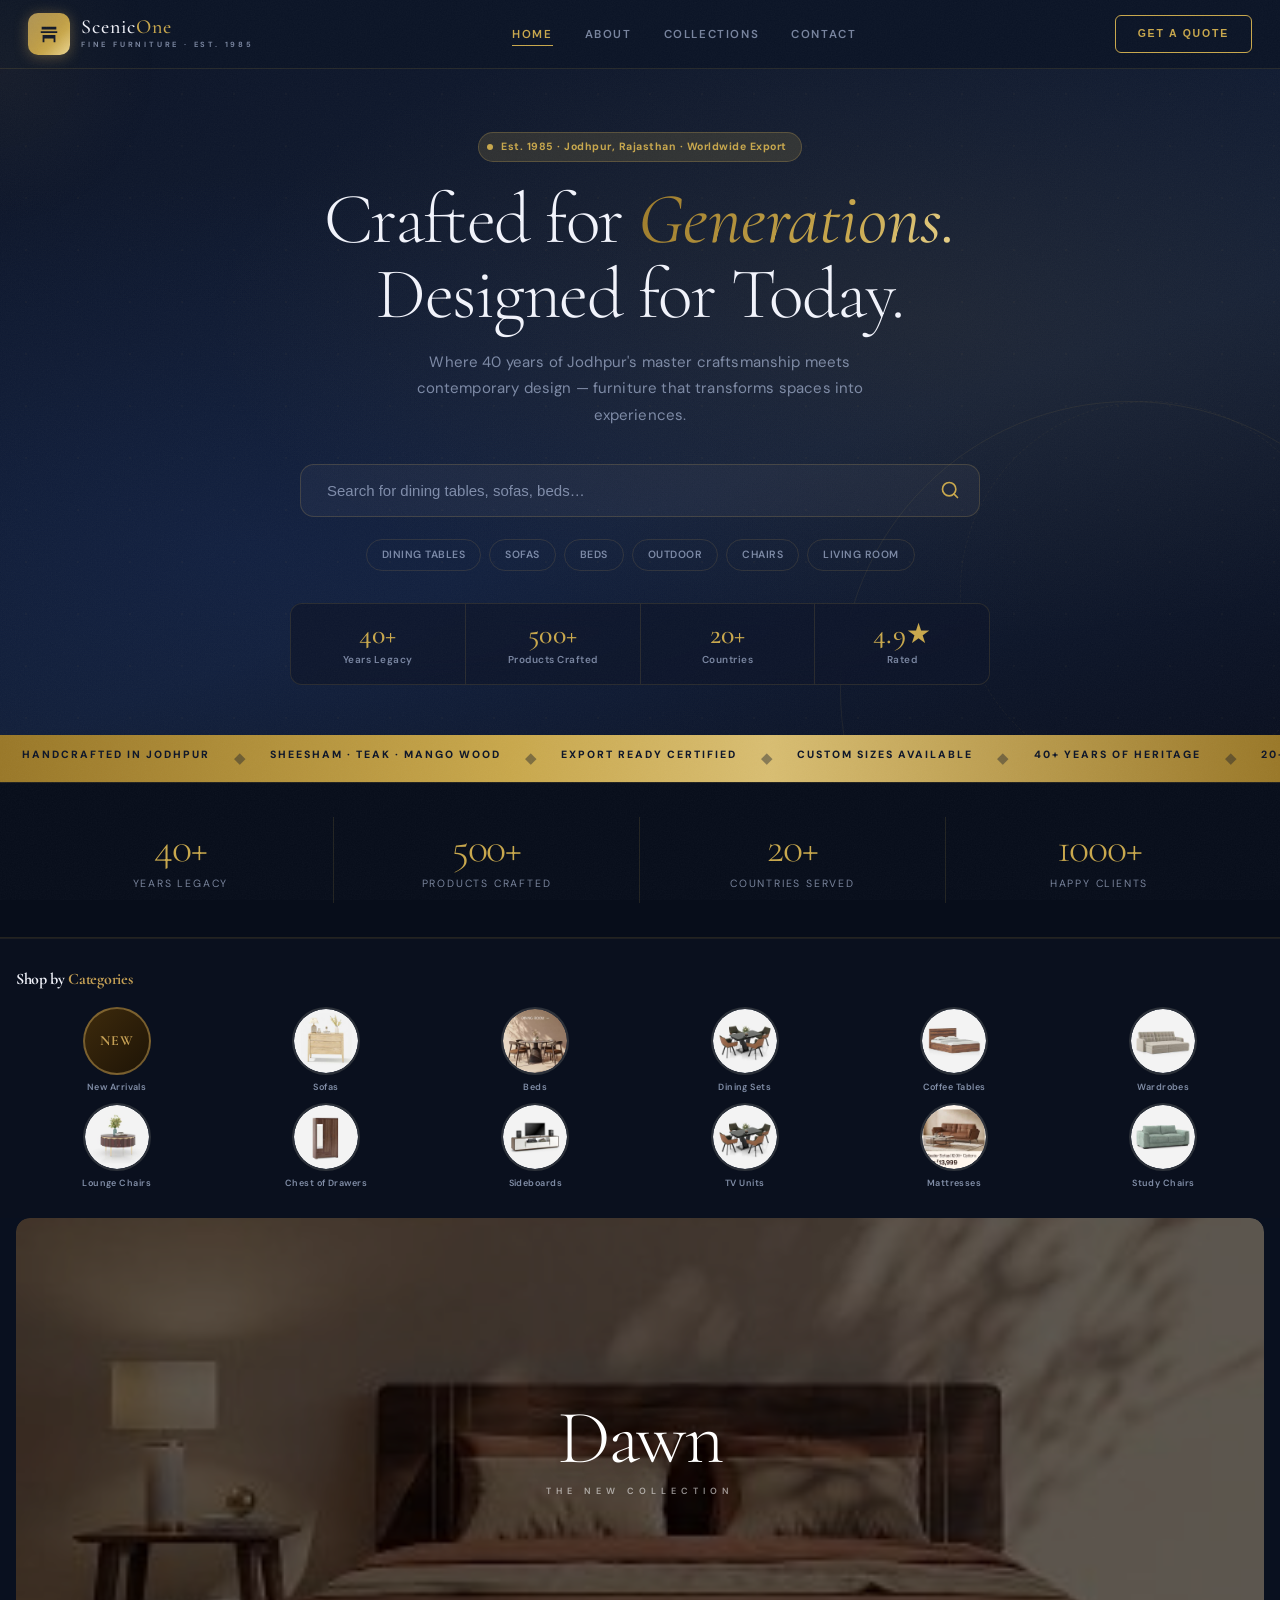
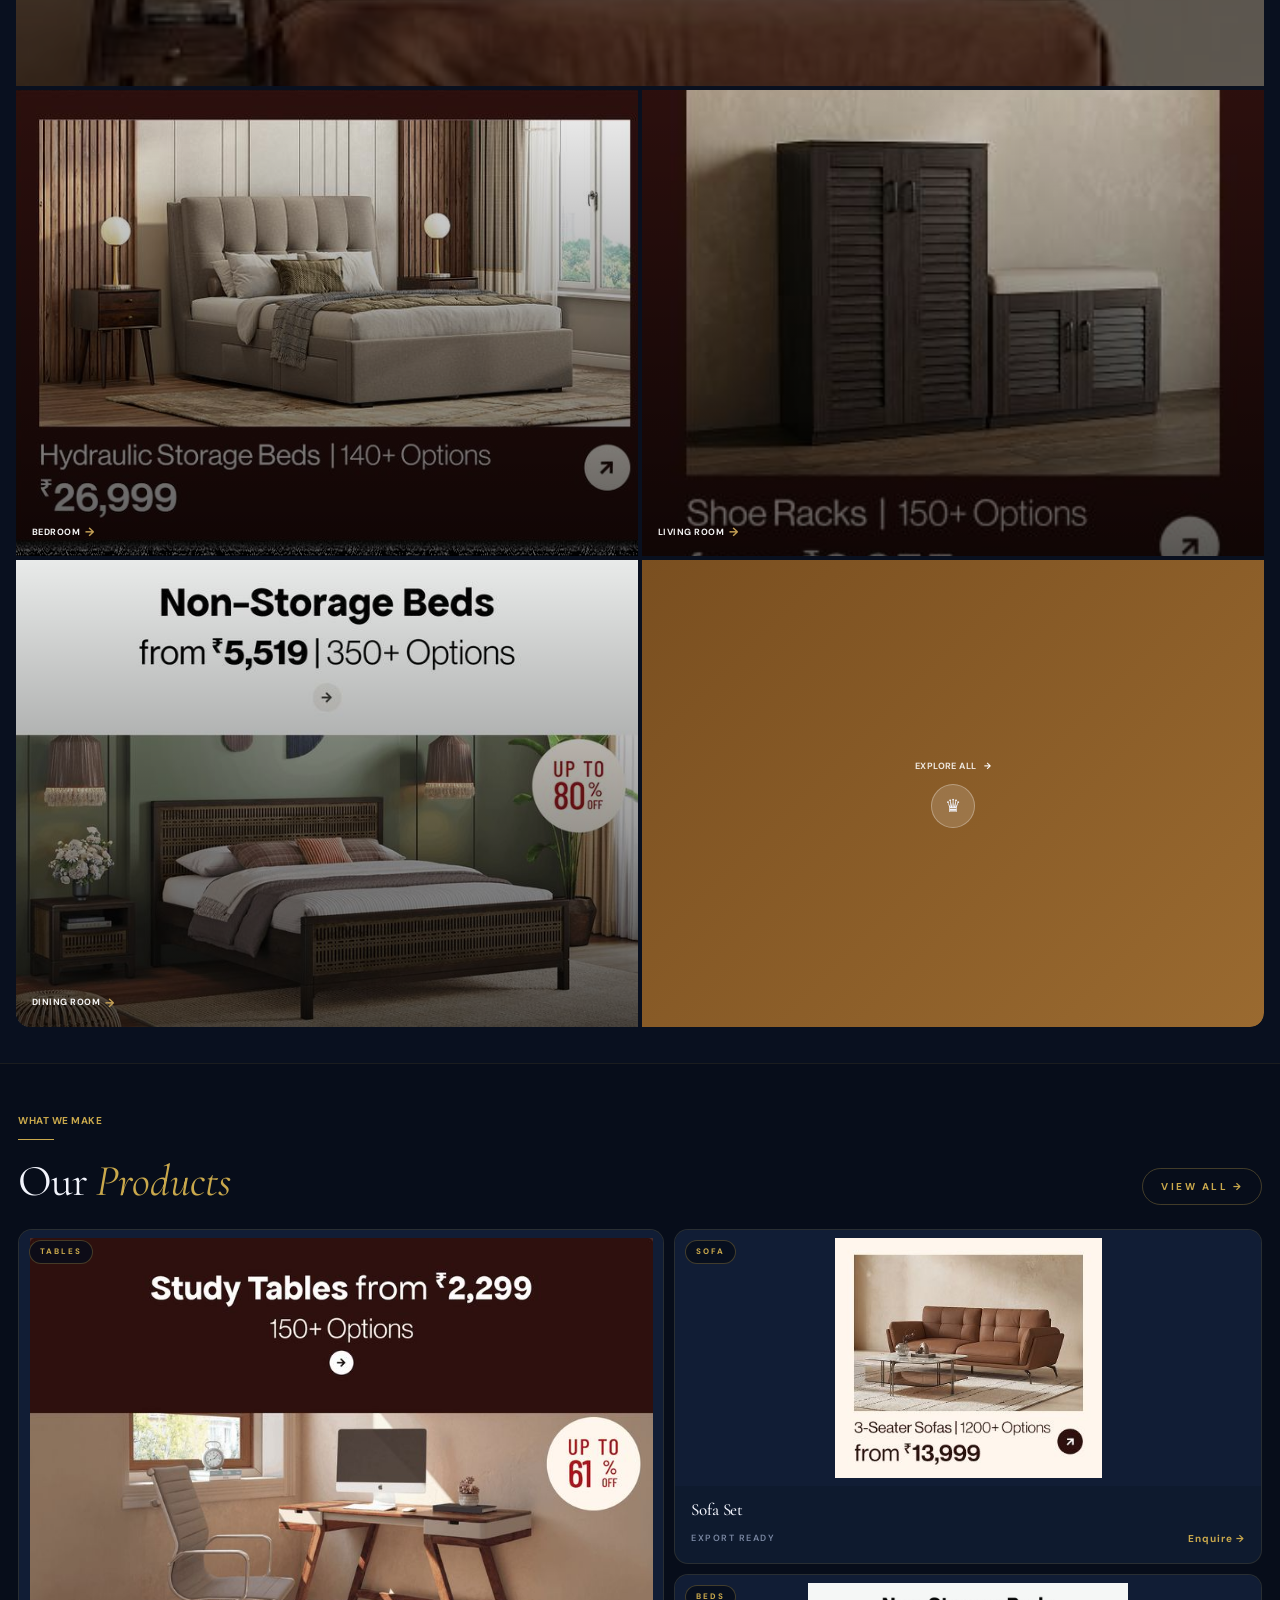
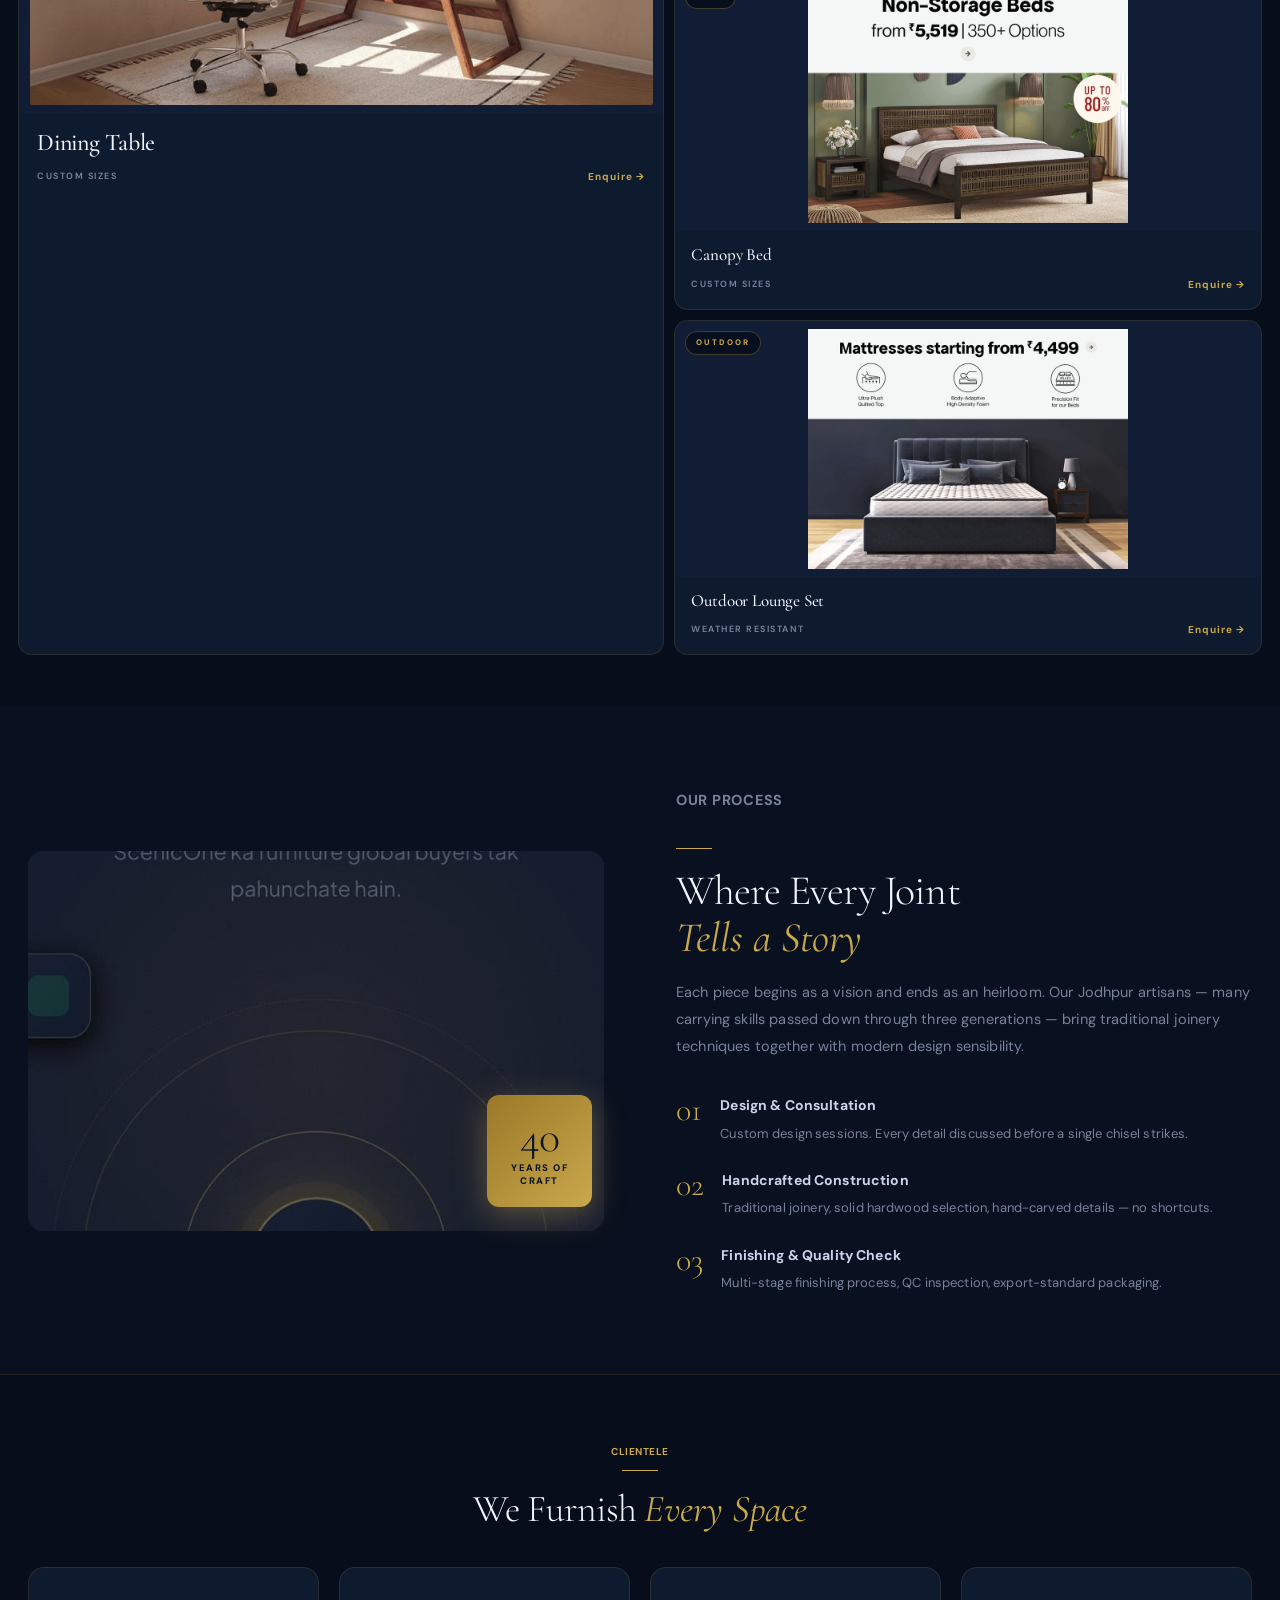
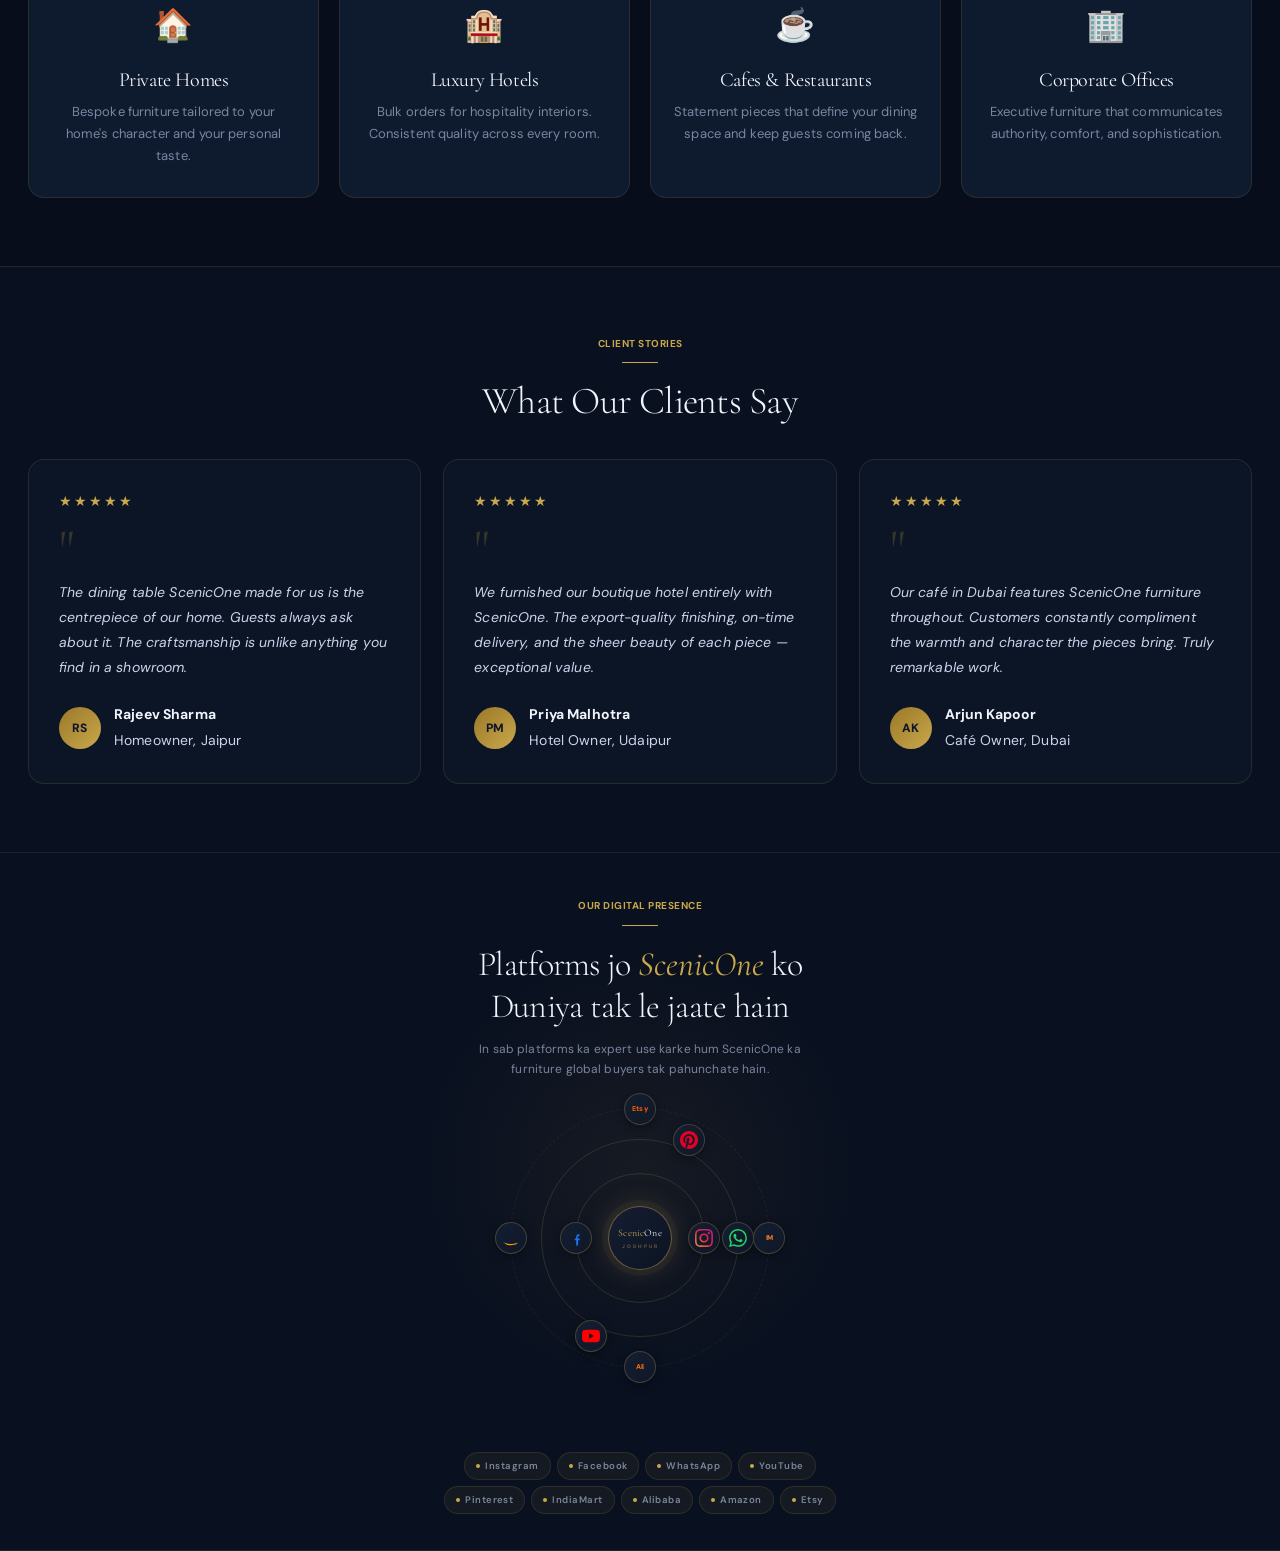
==== commit b63a5dd1: "Rename scenicone-v3.html to index.html" ====
--- a/index.html
+++ b/index.html
@@ -1,996 +1,1813 @@
 <!DOCTYPE html>
 <html lang="en">
 <head>
-  <meta charset="UTF-8" />
-  <meta name="viewport" content="width=device-width, initial-scale=1.0" />
-  <title>ScenicOne Furniture — Luxury Handcrafted Furniture, Jodhpur</title>
-  <meta name="description" content="ScenicOne crafts premium handmade furniture in Jodhpur, Rajasthan. 40+ years of heritage craftsmanship. Tables, chairs, beds, sofas, dining sets & outdoor furniture. Worldwide export." />
-  <meta name="keywords" content="furniture jodhpur, handcrafted furniture india, luxury furniture rajasthan, export furniture jodhpur, scenicone furniture, wooden furniture jodhpur" />
-  <meta name="author" content="ScenicOne Furniture" />
-
-  <!-- Open Graph -->
-  <meta property="og:title" content="ScenicOne Furniture — Luxury Handcrafted Furniture" />
-  <meta property="og:description" content="40+ years of Jodhpur craftsmanship. Premium furniture for homes, hotels, restaurants & offices. Worldwide export." />
-  <meta property="og:type" content="website" />
-  <meta property="og:url" content="https://www.scenicone.com" />
-  <meta property="og:image" content="assets/images/hero/hero-main.jpg" />
-
-  <!-- Fonts -->
-  <link rel="preconnect" href="https://fonts.googleapis.com" />
-  <link rel="preconnect" href="https://fonts.gstatic.com" crossorigin />
-  <link href="https://fonts.googleapis.com/css2?family=Cormorant+Garamond:ital,wght@0,300;0,400;0,500;1,300;1,400&family=DM+Sans:wght@300;400;500;600&display=swap" rel="stylesheet" />
-
-  <!-- CSS -->
-  <link rel="stylesheet" href="css/global.css" />
-  <link rel="stylesheet" href="css/home.css" />
-
-  <!-- Favicon -->
-  <link rel="icon" type="image/png" href="assets/images/logo.png" />
-
-  <!-- ══ NAVY THEME OVERRIDE ══ -->
-  <style>
-    :root {
-      --navy-bg:      #0d1528;
-      --navy-card:    #111d35;
-      --navy-card2:   #0f1a2f;
-      --navy-border:  rgba(197,160,85,0.14);
-      --gold:         #c5a055;
-      --gold-dim:     rgba(197,160,85,0.55);
-      --text-primary: #eef0f8;
-      --text-muted:   rgba(180,195,225,0.5);
-    }
-
-    /* ── Base ── */
-    html, body {
-      background-color: var(--navy-bg) !important;
-      color: var(--text-primary) !important;
-    }
-
-    /* ── Navbar ── */
-    #navbar, nav {
-      background: rgba(13,21,40,0.92) !important;
-      backdrop-filter: blur(14px) !important;
-      border-bottom: 1px solid var(--navy-border) !important;
-    }
-    .nav-logo, .nav-links a, .logo-text {
-      color: var(--text-primary) !important;
-    }
-    .logo-text span, .nav-links a:hover { color: var(--gold) !important; }
-    .btn-outline {
-      border-color: var(--navy-border) !important;
-      color: var(--text-primary) !important;
-    }
-    .btn-outline:hover {
-      border-color: var(--gold) !important;
-      color: var(--gold) !important;
-    }
-
-    /* ── Hero ── */
-    #hero {
-      background: linear-gradient(160deg, #0d1528 0%, #111d35 60%, #0a1020 100%) !important;
-    }
-    #hero::before {
-      content: '';
-      position: absolute; inset: 0;
-      background:
-        radial-gradient(ellipse at 70% 40%, rgba(197,160,85,0.06) 0%, transparent 55%),
-        radial-gradient(ellipse at 20% 70%, rgba(30,60,140,0.15) 0%, transparent 55%);
-      pointer-events: none; z-index: 0;
-    }
-
-    /* ── Stats strip ── */
-    #stats {
-      background: #0b1422 !important;
-      border-top: 1px solid var(--navy-border) !important;
-      border-bottom: 1px solid var(--navy-border) !important;
-    }
-    .stat-number { color: var(--gold) !important; }
-    .stat-label  { color: var(--text-muted) !important; }
-
-    /* ── Sections ── */
-    .section, section {
-      background: var(--navy-bg) !important;
-    }
-    section:nth-child(even) {
-      background: #0b1422 !important;
-    }
-
-    /* ── Cards ── */
-    .product-card, .serve-card, .testimonial-card,
-    .process-step, .category-card {
-      background: var(--navy-card) !important;
-      border-color: var(--navy-border) !important;
-    }
-    .product-card:hover, .serve-card:hover {
-      border-color: var(--gold-dim) !important;
-      box-shadow: 0 8px 32px rgba(0,0,0,0.4),
-                  0 0 20px rgba(197,160,85,0.08) !important;
-    }
-
-    /* ── Headings & text ── */
-    h1, h2, h3, h4, h5, h6 {
-      color: var(--text-primary) !important;
-    }
-    p, li, span, a {
-      color: inherit;
-    }
-    .label-caps { color: var(--gold) !important; }
-    .gold-line {
-      background: var(--gold) !important;
-    }
-    .text-muted, .text-secondary {
-      color: var(--text-muted) !important;
-    }
-
-    /* ── Buttons ── */
-    .btn-gold {
-      background: var(--gold) !important;
-      color: #0d1528 !important;
-      border: none !important;
-    }
-    .btn-gold:hover {
-      background: #d4ae62 !important;
-      box-shadow: 0 0 20px rgba(197,160,85,0.35) !important;
-    }
-    .btn-outline-gold {
-      border: 1.5px solid var(--gold) !important;
-      color: var(--gold) !important;
-      background: transparent !important;
-    }
-    .btn-outline-gold:hover {
-      background: rgba(197,160,85,0.08) !important;
-    }
-
-    /* ── Category cards ── */
-    .category-card {
-      border: 1px solid var(--navy-border) !important;
-      border-radius: 16px !important;
-      overflow: hidden;
-    }
-    .category-card-overlay {
-      background: linear-gradient(to top, rgba(10,16,30,0.85) 0%, transparent 60%) !important;
-    }
-    .category-card-content h3 { color: #fff !important; }
-    .arrow { color: var(--gold) !important; }
-
-    /* ── CTA banner ── */
-    #cta-banner {
-      background: linear-gradient(135deg, #0d1528, #111d35) !important;
-      border-top: 1px solid var(--navy-border) !important;
-    }
-
-    /* ── Footer ── */
-    footer, #footer {
-      background: #080f1e !important;
-      border-top: 1px solid var(--navy-border) !important;
-    }
-    footer h4, footer .footer-brand { color: var(--text-primary) !important; }
-    footer a, footer p, footer li { color: var(--text-muted) !important; }
-    footer a:hover { color: var(--gold) !important; }
-
-    /* ── Testimonials ── */
-    .testimonial-card {
-      background: var(--navy-card2) !important;
-      border: 1px solid var(--navy-border) !important;
-    }
-
-    /* ── Process steps ── */
-    .process-step-num { color: var(--gold) !important; }
-
-    /* ── WhatsApp float ── */
-    .whatsapp-float {
-      box-shadow: 0 0 20px rgba(37,211,102,0.35) !important;
-    }
-
-    /* ── Scrollbar ── */
-    ::-webkit-scrollbar { width: 6px; }
-    ::-webkit-scrollbar-track { background: var(--navy-bg); }
-    ::-webkit-scrollbar-thumb {
-      background: rgba(197,160,85,0.3);
-      border-radius: 3px;
-    }
-    ::-webkit-scrollbar-thumb:hover { background: var(--gold); }
-  </style>
+<meta charset="UTF-8"/>
+<meta name="viewport" content="width=device-width, initial-scale=1.0"/>
+<title>ScenicOne Furniture — Luxury Handcrafted Furniture, Jodhpur</title>
+<meta name="description" content="ScenicOne crafts premium handmade furniture in Jodhpur, Rajasthan. 40+ years of heritage craftsmanship. Tables, chairs, beds, sofas, dining sets & outdoor furniture. Worldwide export."/>
+<meta name="keywords" content="furniture jodhpur, handcrafted furniture india, luxury furniture rajasthan, export furniture jodhpur, scenicone furniture, wooden furniture jodhpur"/>
+<meta name="author" content="ScenicOne Furniture"/>
+<meta property="og:title" content="ScenicOne Furniture — Luxury Handcrafted Furniture"/>
+<meta property="og:description" content="40+ years of Jodhpur craftsmanship. Premium furniture for homes, hotels, restaurants & offices. Worldwide export."/>
+<meta property="og:type" content="website"/>
+<meta property="og:url" content="https://www.scenicone.com"/>
+<meta name="theme-color" content="#c5a055"/>
+<link rel="preconnect" href="https://fonts.googleapis.com"/>
+<link rel="preconnect" href="https://fonts.gstatic.com" crossorigin/>
+<link href="https://fonts.googleapis.com/css2?family=Cormorant+Garamond:ital,wght@0,300;0,400;0,500;0,600;1,300;1,400;1,500;1,600&family=DM+Sans:ital,opsz,wght@0,9..40,300;0,9..40,400;0,9..40,500;0,9..40,600;0,9..40,700;1,9..40,400&family=Playfair+Display:ital,wght@0,400;0,500;0,600;0,700;1,400;1,600&display=swap" rel="stylesheet"/>
+<style>
+/* ═══════════════════════════════════════
+   ROOT — Midnight Navy + Warm Gold
+═══════════════════════════════════════ */
+:root{
+  --gold:#c5a055;
+  --gold-mid:#d4b468;
+  --gold-light:#e8cc88;
+  --gold-deep:#9a7a30;
+  --gold-pale:rgba(197,160,85,0.08);
+  --gold-pale2:rgba(197,160,85,0.15);
+  --gold-dim:rgba(197,160,85,0.5);
+  --bg:#0d1528;
+  --bg2:#0b1220;
+  --bg3:#111d35;
+  --bg4:#0f192e;
+  --card:#111d35;
+  --card2:#0f1a2f;
+  --border:rgba(197,160,85,0.15);
+  --border2:rgba(255,255,255,0.06);
+  --divider:rgba(255,255,255,0.05);
+  --text:#eef0f8;
+  --text2:#c8d0e8;
+  --muted:rgba(180,195,225,0.58);
+  --muted2:rgba(180,195,225,0.35);
+  --radius:12px;
+  --radius-lg:16px;
+  --shadow:0 4px 24px rgba(0,0,0,0.45);
+  --shadow-lg:0 12px 48px rgba(0,0,0,0.55);
+  --shadow-gold:0 4px 24px rgba(197,160,85,0.18);
+}
+*{margin:0;padding:0;box-sizing:border-box;}
+html{scroll-behavior:smooth;}
+body{
+  background:var(--bg);color:var(--text);
+  font-family:'Plus Jakarta Sans',sans-serif;
+  font-size:15px;line-height:1.65;overflow-x:hidden;
+}
+
+/* Grain overlay */
+body::before{
+  content:'';position:fixed;inset:0;
+  background-image:url("data:image/svg+xml,%3Csvg xmlns='http://www.w3.org/2000/svg' width='260' height='260'%3E%3Cfilter id='n'%3E%3CfeTurbulence type='fractalNoise' baseFrequency='0.78' numOctaves='4' stitchTiles='stitch'/%3E%3CfeColorMatrix type='saturate' values='0'/%3E%3C/filter%3E%3Crect width='260' height='260' filter='url(%23n)' opacity='1'/%3E%3C/svg%3E");
+  opacity:0.04;pointer-events:none;z-index:9998;
+}
+
+/* Scroll bar */
+::-webkit-scrollbar{width:4px;}
+::-webkit-scrollbar-track{background:var(--bg2);}
+::-webkit-scrollbar-thumb{background:rgba(197,160,85,0.35);border-radius:2px;}
+::-webkit-scrollbar-thumb:hover{background:var(--gold);}
+
+/* Progress bar */
+#scroll-bar{
+  position:fixed;top:0;left:0;height:2px;
+  background:linear-gradient(90deg,var(--gold-deep),var(--gold),var(--gold-light));
+  width:0%;z-index:9999;
+  box-shadow:0 0 8px rgba(197,160,85,0.5);
+}
+
+/* ═══ UTILITIES ═══ */
+.label-caps{font-size:10px;letter-spacing:3.5px;text-transform:uppercase;color:var(--gold);font-weight:700;display:block;}
+.gold-line{width:36px;height:1px;background:var(--gold);margin:10px 0 18px;}
+.gold-line.center{margin:10px auto 18px;}
+em{font-style:italic;color:var(--gold);}
+.serif{font-family:'Cormorant Garamond',serif;}
+
+/* ═══ REVEAL ═══ */
+.reveal{opacity:1;transform:none;transition:opacity 0.65s ease,transform 0.65s ease;}
+.reveal.visible{opacity:1;transform:none;}
+.reveal-delay-1{transition-delay:0.11s;}
+.reveal-delay-2{transition-delay:0.22s;}
+.reveal-delay-3{transition-delay:0.33s;}
+
+/* Cursor glow */
+#cursor-glow{
+  position:fixed;width:320px;height:320px;border-radius:50%;
+  background:radial-gradient(circle,rgba(197,160,85,0.05) 0%,transparent 70%);
+  pointer-events:none;z-index:9990;
+  transform:translate(-50%,-50%);
+  transition:left 0.12s ease,top 0.12s ease;
+}
+
+/* ═══════════════════════════════════════
+   NAV
+═══════════════════════════════════════ */
+#navbar{
+  position:fixed;top:0;left:0;right:0;z-index:1000;
+  background:rgba(13,21,40,0.92);
+  backdrop-filter:blur(22px) saturate(1.3);
+  -webkit-backdrop-filter:blur(22px) saturate(1.3);
+  border-bottom:1px solid var(--border);
+  transition:all 0.3s;
+}
+#navbar .container{
+  max-width:1280px;margin:0 auto;padding:0 28px;
+  display:flex;align-items:center;justify-content:space-between;height:68px;
+}
+#navbar.scrolled{background:rgba(10,16,34,0.98);box-shadow:0 2px 24px rgba(0,0,0,0.5);}
+
+/* Logo */
+.nav-logo{display:flex;align-items:center;gap:11px;text-decoration:none;}
+.logo-icon{
+  width:42px;height:42px;border-radius:10px;flex-shrink:0;
+  background:linear-gradient(135deg,var(--gold-deep) 0%,var(--gold) 65%,var(--gold-light) 100%);
+  display:flex;align-items:center;justify-content:center;
+  box-shadow:0 2px 14px rgba(197,160,85,0.4);
+  position:relative;overflow:hidden;
+}
+.logo-icon::before{content:'';position:absolute;inset:0;background:linear-gradient(135deg,rgba(255,255,255,0.22) 0%,transparent 55%);}
+.logo-icon svg{width:22px;height:22px;fill:#0d1528;position:relative;z-index:1;}
+.logo-text-wrap{display:flex;flex-direction:column;}
+.logo-text{
+  font-family:'Cormorant Garamond',serif;
+  font-size:20px;font-weight:500;letter-spacing:1px;line-height:1;color:var(--text);
+}
+.logo-text span{color:var(--gold);}
+.logo-sub{font-size:7.5px;font-weight:700;letter-spacing:2.8px;text-transform:uppercase;color:var(--muted);margin-top:2px;}
+
+.nav-links{display:flex;gap:32px;list-style:none;}
+.nav-links a{
+  font-size:11.5px;font-weight:600;letter-spacing:1.6px;
+  text-transform:uppercase;text-decoration:none;
+  color:var(--muted);transition:color 0.2s;
+  position:relative;padding-bottom:2px;
+}
+.nav-links a::after{content:'';position:absolute;bottom:-2px;left:0;width:0;height:1px;background:var(--gold);transition:width 0.25s;}
+.nav-links a:hover,.nav-links a.active{color:var(--gold);}
+.nav-links a:hover::after,.nav-links a.active::after{width:100%;}
+
+.nav-right{display:flex;align-items:center;gap:12px;}
+.btn-nav-cta{
+  padding:9px 22px;border:1.5px solid var(--gold);color:var(--gold);
+  background:transparent;font-family:'Plus Jakarta Sans',sans-serif;
+  font-size:10.5px;font-weight:700;letter-spacing:1.8px;
+  text-transform:uppercase;text-decoration:none;border-radius:6px;
+  transition:all 0.22s;
+}
+.btn-nav-cta:hover{background:var(--gold);color:#0d1528;}
+
+.nav-hamburger{display:none;flex-direction:column;gap:5px;background:none;border:none;cursor:pointer;padding:4px;}
+.nav-hamburger span{display:block;width:22px;height:1.5px;background:var(--text);border-radius:2px;transition:all 0.3s;}
+
+.nav-mobile-menu{
+  display:none;position:fixed;top:68px;left:0;right:0;
+  background:rgba(10,16,32,0.99);backdrop-filter:blur(24px);
+  border-bottom:1px solid var(--border);
+  padding:12px 28px 24px;z-index:999;flex-direction:column;gap:2px;
+}
+.nav-mobile-menu.open{display:flex;}
+.nav-mobile-menu a{
+  color:var(--text);text-decoration:none;
+  font-size:15px;padding:13px 0;
+  border-bottom:1px solid var(--divider);transition:color 0.2s;
+}
+.nav-mobile-menu a:hover{color:var(--gold);}
+
+/* ═══════════════════════════════════════
+   SEARCH HERO
+═══════════════════════════════════════ */
+#search-hero{
+  margin-top:68px;
+  background:linear-gradient(160deg,#0d1528 0%,#111d35 60%,#0a1020 100%);
+  padding:64px 28px 50px;position:relative;overflow:hidden;
+}
+#search-hero::before{
+  content:'';position:absolute;inset:0;
+  background:
+    radial-gradient(ellipse at 72% 38%,rgba(197,160,85,0.08) 0%,transparent 55%),
+    radial-gradient(ellipse at 18% 72%,rgba(30,60,140,0.15) 0%,transparent 55%);
+  pointer-events:none;
+}
+/* Star-dot pattern */
+#search-hero::after{
+  content:'';position:absolute;inset:0;
+  background-image:radial-gradient(rgba(197,160,85,0.22) 1px,transparent 1px);
+  background-size:52px 52px;opacity:0.18;pointer-events:none;
+}
+/* Spinning rings in hero */
+.hero-ring{
+  position:absolute;border-radius:50%;pointer-events:none;
+}
+.hero-ring-1{
+  right:-140px;top:50%;width:580px;height:580px;
+  border:1px solid rgba(197,160,85,0.09);
+  animation:spin-slow 48s linear infinite;
+}
+.hero-ring-2{
+  right:-60px;top:50%;width:380px;height:380px;
+  border:1px dashed rgba(197,160,85,0.06);
+  animation:spin-slow 30s linear infinite reverse;
+}
+@keyframes spin-slow{
+  from{transform:translateY(-50%) rotate(0deg);}
+  to{transform:translateY(-50%) rotate(360deg);}
+}
+
+.search-hero-inner{max-width:1280px;margin:0 auto;position:relative;z-index:1;}
+.search-hero-top{text-align:center;margin-bottom:34px;}
+.search-hero-top .label-caps{margin-bottom:16px;}
+.search-hero-top h1{
+  font-family:'Cormorant Garamond',serif;
+  font-size:clamp(38px,6vw,72px);
+  font-weight:300;line-height:1.05;letter-spacing:-1.5px;
+  color:var(--text);margin-bottom:16px;
+}
+.search-hero-top h1 em{
+  background:linear-gradient(120deg,var(--gold-deep) 0%,var(--gold) 35%,var(--gold-light) 55%,var(--gold) 100%);
+  background-size:200% auto;
+  -webkit-background-clip:text;-webkit-text-fill-color:transparent;background-clip:text;
+  font-style:italic;animation:shine 4s linear infinite;
+}
+@keyframes shine{0%{background-position:0% center;}100%{background-position:200% center;}}
+.search-hero-top p{font-size:15px;color:var(--muted);max-width:480px;margin:0 auto;line-height:1.75;}
+
+/* Pill badge */
+.hero-pill{
+  display:inline-flex;align-items:center;gap:8px;
+  background:var(--gold-pale2);border:1px solid rgba(197,160,85,0.28);
+  padding:5px 14px 5px 8px;border-radius:100px;margin-bottom:20px;
+}
+.hero-pill .pdot{width:6px;height:6px;background:var(--gold);border-radius:50%;animation:pulse 1.8s infinite;}
+@keyframes pulse{0%,100%{opacity:1;}50%{opacity:0.3;}}
+.hero-pill .ptxt{font-size:10.5px;font-weight:700;color:var(--gold);letter-spacing:0.5px;}
+
+/* Stats row in hero */
+.hero-stats-bar{
+  display:flex;gap:0;
+  border:1px solid var(--border);border-radius:var(--radius);
+  overflow:hidden;background:rgba(13,21,40,0.7);
+  backdrop-filter:blur(12px);
+  max-width:700px;margin:32px auto 0;
+}
+.hstat{padding:16px 24px;border-right:1px solid var(--border);flex:1;text-align:center;}
+.hstat:last-child{border-right:none;}
+.hstat .hnum{
+  font-family:'Cormorant Garamond',serif;
+  font-size:28px;font-weight:500;color:var(--gold);line-height:1;margin-bottom:3px;
+}
+.hstat .hlbl{font-size:10px;color:var(--muted);font-weight:600;letter-spacing:0.5px;}
+
+/* Search bar */
+.search-bar-wrap{max-width:680px;margin:36px auto 22px;position:relative;}
+.search-bar-wrap input{
+  width:100%;padding:17px 58px 17px 26px;
+  background:rgba(255,255,255,0.04);
+  border:1.5px solid rgba(197,160,85,0.22);
+  border-radius:14px;color:var(--text);
+  font-family:'Plus Jakarta Sans',sans-serif;font-size:15px;outline:none;
+  transition:border-color 0.25s,background 0.25s,box-shadow 0.25s;
+}
+.search-bar-wrap input::placeholder{color:var(--muted);}
+.search-bar-wrap input:focus{
+  border-color:var(--gold);
+  background:rgba(197,160,85,0.04);
+  box-shadow:0 0 0 3px rgba(197,160,85,0.1),0 4px 28px rgba(0,0,0,0.35);
+}
+.search-bar-wrap .search-icon{
+  position:absolute;right:20px;top:50%;transform:translateY(-50%);
+  color:var(--gold);display:flex;align-items:center;pointer-events:none;
+}
+.search-suggestions{display:flex;flex-wrap:wrap;gap:8px;justify-content:center;}
+.search-suggestions a{
+  padding:6px 15px;border:1px solid rgba(197,160,85,0.15);
+  border-radius:100px;color:var(--muted);
+  font-size:10.5px;font-weight:600;letter-spacing:0.5px;
+  text-decoration:none;text-transform:uppercase;transition:all 0.2s;
+}
+.search-suggestions a:hover{border-color:var(--gold);color:var(--gold);background:var(--gold-pale);}
+
+/* ═══════════════════════════════════════
+   MARQUEE BAND
+═══════════════════════════════════════ */
+.marquee-band{
+  background:linear-gradient(90deg,var(--gold-deep),var(--gold) 40%,var(--gold-mid) 60%,var(--gold-deep));
+  padding:11px 0;overflow:hidden;
+}
+.marquee-track{display:flex;white-space:nowrap;animation:mq 30s linear infinite;}
+@keyframes mq{from{transform:translateX(0);}to{transform:translateX(-50%);}}
+.mq-item{font-size:10.5px;font-weight:800;color:#0d1528;padding:0 22px;letter-spacing:2px;text-transform:uppercase;}
+.mq-dot{color:rgba(13,21,40,0.4);margin:0 2px;}
+
+/* ═══════════════════════════════════════
+   STATS STRIP
+═══════════════════════════════════════ */
+#stats{
+  background:var(--bg2);
+  border-top:1px solid var(--border);
+  border-bottom:1px solid var(--border);
+  padding:34px 28px;
+}
+#stats .container{max-width:1280px;margin:0 auto;display:grid;grid-template-columns:repeat(4,1fr);}
+.stat-item{text-align:center;padding:10px 0;border-right:1px solid var(--border);}
+.stat-item:last-child{border-right:none;}
+.stat-number{
+  font-family:'Cormorant Garamond',serif;
+  font-size:42px;font-weight:300;color:var(--gold);line-height:1;
+}
+.stat-label{font-size:10.5px;letter-spacing:1.8px;text-transform:uppercase;color:var(--muted);margin-top:6px;}
+
+/* ═══════════════════════════════════════
+   SECTION HEADER
+═══════════════════════════════════════ */
+.section-header{
+  max-width:1280px;margin:0 auto 28px;padding:0 28px;
+  display:flex;align-items:flex-end;justify-content:space-between;
+}
+.section-header-left .label-caps{margin-bottom:7px;}
+.section-header-left h2{
+  font-family:'Cormorant Garamond',serif;
+  font-size:clamp(22px,3vw,34px);font-weight:300;color:var(--text);
+}
+.section-header-right a{
+  font-size:10.5px;letter-spacing:1.8px;text-transform:uppercase;
+  color:var(--gold);text-decoration:none;font-weight:700;
+  padding:8px 18px;border:1px solid rgba(197,160,85,0.25);
+  border-radius:6px;transition:all 0.2s;
+}
+.section-header-right a:hover{background:var(--gold-pale);border-color:var(--gold-dim);}
+
+/* ═══════════════════════════════════════
+   CATEGORIES SCROLL
+═══════════════════════════════════════ */
+#categories-scroll{padding:56px 0 44px;background:var(--bg);position:relative;}
+.cats-scroll-wrap{position:relative;}
+.cats-scroll-track{
+  display:flex;gap:22px;overflow-x:auto;scroll-snap-type:x mandatory;
+  padding:8px 28px 20px;-webkit-overflow-scrolling:touch;scrollbar-width:none;
+}
+.cats-scroll-track::-webkit-scrollbar{display:none;}
+.cat-pill{
+  flex-shrink:0;scroll-snap-align:start;
+  display:flex;flex-direction:column;align-items:center;gap:12px;
+  text-decoration:none;cursor:pointer;transition:transform 0.2s;
+}
+.cat-pill:hover{transform:translateY(-5px);}
+.cat-pill-circle{
+  width:100px;height:100px;border-radius:50%;
+  background:var(--card);border:1.5px solid rgba(197,160,85,0.14);
+  display:flex;align-items:center;justify-content:center;
+  overflow:hidden;position:relative;
+  transition:border-color 0.25s,box-shadow 0.25s;
+}
+.cat-pill:hover .cat-pill-circle{
+  border-color:rgba(197,160,85,0.5);
+  box-shadow:0 0 24px rgba(197,160,85,0.16);
+}
+.cat-emoji{font-size:36px;}
+.cat-pill-label{
+  font-size:11.5px;font-weight:600;letter-spacing:0.3px;
+  color:var(--muted);white-space:nowrap;transition:color 0.2s;
+}
+.cat-pill:hover .cat-pill-label{color:var(--text);}
+.scroll-arrow{
+  position:absolute;top:50%;transform:translateY(-60%);
+  width:38px;height:38px;border-radius:50%;
+  background:var(--card);border:1px solid rgba(197,160,85,0.22);
+  color:var(--gold);display:flex;align-items:center;justify-content:center;
+  cursor:pointer;z-index:10;transition:all 0.2s;user-select:none;
+}
+.scroll-arrow:hover{background:var(--gold-pale);border-color:var(--gold);box-shadow:0 0 16px rgba(197,160,85,0.22);}
+.scroll-arrow.left{left:6px;}
+.scroll-arrow.right{right:6px;}
+
+/* ═══════════════════════════════════════
+   COLLECTION HERO GRID
+═══════════════════════════════════════ */
+#collection-hero-wrap{padding:0 28px 72px;background:var(--bg);}
+#collection-hero-wrap .inner{max-width:1280px;margin:0 auto;}
+.coll-hero-grid{display:grid;grid-template-rows:auto auto;gap:4px;}
+.coll-hero-main{
+  position:relative;width:100%;aspect-ratio:16/7;min-height:280px;
+  border-radius:16px 16px 0 0;overflow:hidden;
+  background:linear-gradient(135deg,#0e1828 0%,#1a2540 40%,#0c1530 100%);
+  display:flex;align-items:center;justify-content:center;
+}
+/* Gold shimmer lines in main hero */
+.coll-hero-main::before{
+  content:'';position:absolute;inset:0;
+  background:
+    linear-gradient(45deg,transparent 40%,rgba(197,160,85,0.04) 50%,transparent 60%),
+    radial-gradient(ellipse at 50% 50%,rgba(197,160,85,0.07) 0%,transparent 60%);
+  pointer-events:none;
+}
+.coll-hero-main-content{text-align:center;z-index:2;position:relative;}
+.coll-title-main{
+  font-family:'Cormorant Garamond',serif;
+  font-size:clamp(44px,7.5vw,88px);font-weight:300;
+  color:#fff;line-height:0.92;letter-spacing:-2px;
+  text-shadow:0 2px 30px rgba(0,0,0,0.4);
+}
+.coll-crown{display:inline-block;width:28px;height:20px;margin-bottom:4px;vertical-align:middle;}
+.coll-sub{font-size:11px;letter-spacing:5px;text-transform:uppercase;color:rgba(255,255,255,0.55);margin-top:12px;font-weight:600;}
+.coll-hero-bottom{display:grid;grid-template-columns:1fr 1fr;grid-template-rows:1fr 1fr;gap:4px;}
+.coll-sub-card{
+  position:relative;overflow:hidden;aspect-ratio:4/3;cursor:pointer;
+  transition:transform 0.3s;
+}
+.coll-sub-card:hover{transform:scale(1.01);}
+.coll-sub-card:nth-child(3){border-radius:0 0 0 16px;}
+.coll-sub-overlay{position:absolute;inset:0;background:linear-gradient(to bottom,rgba(8,12,26,0.05) 0%,rgba(8,12,26,0.7) 100%);}
+.coll-sub-content{position:absolute;bottom:20px;left:22px;z-index:2;}
+.coll-room-label{
+  font-size:11px;letter-spacing:3px;text-transform:uppercase;
+  color:rgba(255,255,255,0.92);font-weight:700;
+  display:flex;align-items:center;gap:6px;
+  transition:color 0.2s;
+}
+.coll-room-label::after{content:'→';font-size:14px;color:var(--gold);}
+.coll-sub-card:hover .coll-room-label{color:var(--gold);}
+.bg-bedroom{background:linear-gradient(135deg,#16101e 0%,#241638 100%);}
+.bg-living{background:linear-gradient(135deg,#1c1409 0%,#2d2010 100%);}
+.bg-dining{background:linear-gradient(135deg,#0f1a10 0%,#1a2c1a 100%);}
+.coll-explore-card{
+  position:relative;overflow:hidden;aspect-ratio:4/3;
+  background:linear-gradient(135deg,#1e2a14,#2d3d1a);
+  display:flex;align-items:center;justify-content:center;
+  cursor:pointer;border-radius:0 0 16px 0;transition:background 0.3s;
+}
+.coll-explore-card:hover{background:linear-gradient(135deg,#253516,#374a20);}
+.coll-explore-inner{text-align:center;}
+.explore-label{
+  font-size:10.5px;letter-spacing:3.5px;text-transform:uppercase;
+  color:rgba(255,255,255,0.75);font-weight:700;
+  display:flex;align-items:center;justify-content:center;gap:8px;
+}
+.explore-label::after{content:'→';color:var(--gold);}
+.coll-explore-icon{
+  width:52px;height:52px;border-radius:50%;background:var(--gold);
+  display:flex;align-items:center;justify-content:center;
+  margin:12px auto 0;font-size:22px;
+}
+
+/* ═══════════════════════════════════════
+   FEATURED PRODUCTS
+═══════════════════════════════════════ */
+#featured{padding:60px 28px;background:var(--bg2);border-top:1px solid var(--border);}
+#featured .inner{max-width:1280px;margin:0 auto;}
+.products-row{display:grid;grid-template-columns:repeat(4,1fr);gap:20px;margin-top:32px;}
+.product-card{
+  background:var(--card);border:1px solid var(--border);
+  border-radius:var(--radius-lg);overflow:hidden;
+  transition:border-color 0.25s,box-shadow 0.25s,transform 0.25s;cursor:pointer;
+}
+.product-card:hover{
+  border-color:var(--gold-dim);
+  box-shadow:0 8px 32px rgba(0,0,0,0.4),0 0 20px rgba(197,160,85,0.09);
+  transform:translateY(-4px);
+}
+.product-card-img{
+  aspect-ratio:4/3;overflow:hidden;background:var(--card2);
+  display:flex;align-items:center;justify-content:center;position:relative;
+}
+.product-card-img::after{
+  content:attr(data-label);
+  position:absolute;inset:0;display:flex;align-items:center;justify-content:center;
+  font-family:'Cormorant Garamond',serif;font-size:38px;
+  color:rgba(197,160,85,0.22);letter-spacing:2px;
+}
+.product-card-img img{
+  width:100%;height:100%;object-fit:cover;
+  transition:transform 0.4s ease;position:relative;z-index:1;
+}
+.product-card:hover .product-card-img img{transform:scale(1.05);}
+
+/* Enquire overlay on hover */
+.product-card-img-overlay{
+  position:absolute;inset:0;background:rgba(8,12,26,0);
+  display:flex;align-items:center;justify-content:center;
+  transition:background 0.3s;z-index:2;
+}
+.product-card:hover .product-card-img-overlay{background:rgba(8,12,26,0.4);}
+.product-card-enquire{
+  background:var(--gold);color:#0d1528;
+  padding:9px 20px;border-radius:7px;
+  font-size:10.5px;font-weight:800;letter-spacing:1px;text-transform:uppercase;
+  opacity:0;transform:translateY(10px);
+  transition:all 0.26s;cursor:pointer;border:none;text-decoration:none;
+  display:inline-block;
+}
+.product-card:hover .product-card-enquire{opacity:1;transform:translateY(0);}
+
+.product-card-body{padding:18px;}
+.product-card-category{font-size:9.5px;letter-spacing:2.5px;text-transform:uppercase;color:var(--gold);margin-bottom:7px;font-weight:700;}
+.product-card-name{font-family:'Cormorant Garamond',serif;font-size:19px;font-weight:400;color:var(--text);margin-bottom:14px;}
+.product-card-footer{display:flex;align-items:center;justify-content:space-between;}
+.btn-enquire{
+  font-size:9.5px;font-weight:700;letter-spacing:1.5px;
+  text-transform:uppercase;color:var(--gold);
+  border:1px solid rgba(197,160,85,0.28);
+  padding:7px 14px;border-radius:5px;
+  cursor:pointer;transition:all 0.2s;text-decoration:none;
+}
+.btn-enquire:hover{background:var(--gold-pale);border-color:var(--gold);}
+.product-meta{font-size:10.5px;color:var(--muted);}
+
+/* ═══════════════════════════════════════
+   CRAFTSMANSHIP
+═══════════════════════════════════════ */
+#craftsmanship{padding:80px 28px;background:var(--bg);overflow:hidden;}
+#craftsmanship .inner{max-width:1280px;margin:0 auto;}
+.craft-grid{display:grid;grid-template-columns:1fr 1fr;gap:72px;align-items:center;}
+.craft-image{position:relative;border-radius:var(--radius-lg);overflow:visible;min-height:380px;}
+.craft-image-placeholder{
+  width:100%;min-height:380px;border-radius:var(--radius-lg);
+  background:linear-gradient(135deg,#0e1828 0%,#1a2540 50%,#0e1828 100%);
+  display:flex;flex-direction:column;align-items:center;justify-content:center;gap:16px;
+  border:1px solid var(--border);
+}
+.craft-image-placeholder .craft-icon{font-size:56px;opacity:0.45;}
+.craft-image-placeholder p{font-family:'Cormorant Garamond',serif;font-size:18px;color:rgba(197,160,85,0.4);letter-spacing:2px;}
+.craft-image>img{width:100%;height:100%;object-fit:cover;border-radius:var(--radius-lg);position:absolute;inset:0;}
+.craft-image-badge{
+  position:absolute;bottom:24px;right:12px;
+  background:linear-gradient(135deg,var(--gold-deep),var(--gold));
+  padding:20px 24px;border-radius:12px;
+  color:#0d1528;text-align:center;
+  box-shadow:0 8px 32px rgba(197,160,85,0.4);
+}
+.craft-image-badge .big-num{font-family:'Cormorant Garamond',serif;font-size:44px;font-weight:300;line-height:1;}
+.craft-image-badge .small-label{font-size:9.5px;font-weight:800;letter-spacing:1.5px;text-transform:uppercase;margin-top:3px;line-height:1.3;}
+.craft-content h2{font-family:'Cormorant Garamond',serif;font-size:clamp(28px,3.5vw,42px);font-weight:300;color:var(--text);line-height:1.12;margin-bottom:18px;}
+.craft-content>p{color:var(--muted);font-size:14.5px;line-height:1.85;margin-bottom:34px;}
+.craft-steps{display:flex;flex-direction:column;gap:24px;}
+.craft-step{display:flex;gap:18px;align-items:flex-start;}
+.craft-step-num{
+  font-family:'Cormorant Garamond',serif;
+  font-size:32px;font-weight:300;color:var(--gold);flex-shrink:0;line-height:1;
+}
+.craft-step-text h4{font-size:14px;font-weight:700;color:var(--text2);margin-bottom:5px;}
+.craft-step-text p{font-size:13px;color:var(--muted);line-height:1.7;}
+
+/* ═══════════════════════════════════════
+   WHO WE SERVE
+═══════════════════════════════════════ */
+#serve{padding:68px 28px;background:var(--bg2);border-top:1px solid var(--border);}
+#serve .inner{max-width:1280px;margin:0 auto;}
+.serve-grid{display:grid;grid-template-columns:repeat(4,1fr);gap:20px;margin-top:36px;}
+.serve-item{
+  background:var(--card);border:1px solid var(--border);
+  border-radius:var(--radius-lg);padding:30px 22px;text-align:center;
+  transition:border-color 0.25s,box-shadow 0.25s,transform 0.25s;
+  position:relative;overflow:hidden;
+}
+.serve-item::before{
+  content:'';position:absolute;top:0;left:0;right:0;height:1.5px;
+  background:linear-gradient(90deg,transparent,var(--gold),transparent);
+  opacity:0;transition:opacity 0.3s;
+}
+.serve-item:hover::before{opacity:1;}
+.serve-item:hover{border-color:var(--gold-dim);box-shadow:0 0 28px rgba(197,160,85,0.08);transform:translateY(-3px);}
+.serve-icon-wrap{font-size:32px;margin-bottom:16px;}
+.serve-item h3{font-family:'Cormorant Garamond',serif;font-size:20px;font-weight:400;color:var(--text);margin-bottom:10px;}
+.serve-item p{font-size:13px;color:var(--muted);line-height:1.7;}
+
+/* ═══════════════════════════════════════
+   TESTIMONIALS
+═══════════════════════════════════════ */
+#testimonials{padding:68px 28px;background:var(--bg);border-top:1px solid var(--border);}
+#testimonials .inner{max-width:1280px;margin:0 auto;}
+.testimonials-grid{display:grid;grid-template-columns:repeat(3,1fr);gap:22px;margin-top:36px;}
+.testimonial-card{
+  background:var(--card2);border:1px solid var(--border);
+  border-radius:var(--radius-lg);padding:30px;
+  transition:border-color 0.25s,transform 0.25s,box-shadow 0.25s;
+}
+.testimonial-card:hover{border-color:rgba(197,160,85,0.3);transform:translateY(-3px);box-shadow:var(--shadow-gold);}
+.testimonial-stars{color:var(--gold);font-size:14px;margin-bottom:16px;letter-spacing:2px;}
+.testi-quote-mark{
+  font-family:'Cormorant Garamond',serif;
+  font-size:54px;font-weight:300;color:var(--gold);
+  line-height:0.7;margin-bottom:12px;opacity:0.22;
+}
+.testimonial-card>p{
+  font-size:14px;color:var(--muted);line-height:1.82;
+  margin-bottom:22px;font-style:italic;
+  font-family:'Cormorant Garamond',serif;
+}
+.testimonial-author{display:flex;align-items:center;gap:13px;}
+.testimonial-avatar{
+  width:42px;height:42px;border-radius:50%;
+  background:linear-gradient(135deg,var(--gold-deep),var(--gold));
+  display:flex;align-items:center;justify-content:center;
+  font-size:12px;font-weight:800;color:#0d1528;flex-shrink:0;
+}
+.testimonial-author-info h4{font-size:14px;font-weight:700;color:var(--text);}
+.testimonial-author-info p{font-size:11.5px;color:var(--muted);margin-top:2px;}
+
+/* ═══════════════════════════════════════
+   ORBIT SECTION
+═══════════════════════════════════════ */
+#sc-orbit{
+  padding:88px 28px;position:relative;overflow:hidden;
+  display:flex;flex-direction:column;align-items:center;
+  background:var(--bg);
+  border-top:1px solid rgba(197,160,85,0.12);
+  border-bottom:1px solid rgba(197,160,85,0.12);
+}
+#sc-orbit::before{
+  content:'';position:absolute;top:50%;left:50%;
+  transform:translate(-50%,-50%);width:700px;height:700px;
+  background:radial-gradient(circle,rgba(197,160,85,0.11) 0%,rgba(197,160,85,0.05) 28%,rgba(30,60,140,0.06) 50%,transparent 70%);
+  pointer-events:none;z-index:0;
+  animation:sc-breathe 4s ease-in-out infinite;
+}
+@keyframes sc-breathe{
+  0%,100%{opacity:0.6;transform:translate(-50%,-50%) scale(1);}
+  50%{opacity:1;transform:translate(-50%,-50%) scale(1.1);}
+}
+#sc-orbit>*{position:relative;z-index:1;}
+.sc-orbit-tag{
+  display:inline-flex;align-items:center;gap:10px;
+  font-size:10px;font-weight:700;letter-spacing:3.5px;
+  text-transform:uppercase;color:var(--gold);margin-bottom:14px;
+}
+.sc-orbit-tag::before,.sc-orbit-tag::after{content:'';width:28px;height:1px;}
+.sc-orbit-tag::before{background:linear-gradient(90deg,transparent,var(--gold));}
+.sc-orbit-tag::after{background:linear-gradient(90deg,var(--gold),transparent);}
+.sc-orbit-title{
+  font-family:'Cormorant Garamond',serif;
+  font-size:clamp(26px,4vw,48px);font-weight:300;
+  color:var(--text);text-align:center;margin-bottom:10px;
+}
+.sc-orbit-sub{
+  font-size:13.5px;color:var(--muted2);text-align:center;
+  max-width:420px;line-height:1.75;margin-bottom:56px;
+}
+.sc-orbit-stage{position:relative;width:340px;height:340px;flex-shrink:0;}
+.sc-ring{
+  position:absolute;top:50%;left:50%;
+  border-radius:50%;transform:translate(-50%,-50%);pointer-events:none;
+}
+.sc-ring-1{width:168px;height:168px;border:1px solid rgba(197,160,85,0.3);animation:sc-spin 32s linear infinite;}
+.sc-ring-2{width:296px;height:296px;border:1px solid rgba(197,160,85,0.14);animation:sc-spin 52s linear infinite reverse;}
+.sc-ring-3{width:336px;height:336px;border:1px dashed rgba(197,160,85,0.07);}
+@keyframes sc-spin{
+  from{transform:translate(-50%,-50%) rotate(0deg);}
+  to{transform:translate(-50%,-50%) rotate(360deg);}
+}
+.sc-hub{
+  position:absolute;top:50%;left:50%;transform:translate(-50%,-50%);
+  width:84px;height:84px;
+  background:linear-gradient(135deg,#141e32,#0c1422);
+  border:1.5px solid rgba(197,160,85,0.45);
+  border-radius:50%;
+  display:flex;flex-direction:column;align-items:center;justify-content:center;
+  z-index:10;
+  box-shadow:0 0 0 10px rgba(197,160,85,0.05),0 0 45px rgba(197,160,85,0.35),0 8px 32px rgba(0,0,0,0.6);
+}
+.sc-hub-name{font-family:'Cormorant Garamond',serif;font-size:13px;color:var(--text);}
+.sc-hub-name span{color:var(--gold);}
+.sc-hub-sub{font-size:6.5px;font-weight:700;letter-spacing:2.5px;color:rgba(197,160,85,0.5);text-transform:uppercase;margin-top:3px;}
+.sc-icon{
+  position:absolute;width:54px;height:54px;border-radius:14px;
+  background:linear-gradient(135deg,#141e32,#0e1828);
+  border:1px solid rgba(197,160,85,0.18);
+  display:flex;align-items:center;justify-content:center;
+  margin-left:-27px;margin-top:-27px;z-index:5;
+  cursor:default;
+  transition:border-color 0.3s,box-shadow 0.3s,transform 0.3s;
+  box-shadow:0 4px 16px rgba(0,0,0,0.45);
+}
+.sc-icon:hover{border-color:rgba(197,160,85,0.65);transform:scale(1.14);box-shadow:0 0 20px rgba(197,160,85,0.35),0 8px 24px rgba(0,0,0,0.45);}
+.sc-icon::after{
+  content:attr(data-tip);
+  position:absolute;bottom:-28px;left:50%;transform:translateX(-50%);
+  background:var(--gold);color:#0c1422;
+  font-size:7.5px;font-weight:800;letter-spacing:1.5px;text-transform:uppercase;
+  padding:3px 8px;border-radius:4px;white-space:nowrap;
+  opacity:0;pointer-events:none;transition:opacity 0.2s;
+}
+.sc-icon:hover::after{opacity:1;}
+.sc-tags{display:flex;flex-wrap:wrap;justify-content:center;gap:8px;margin-top:56px;max-width:520px;}
+.sc-tag{
+  display:inline-flex;align-items:center;gap:7px;
+  background:var(--gold-pale);border:1px solid rgba(197,160,85,0.16);
+  padding:7px 15px;border-radius:100px;
+  font-size:10.5px;font-weight:600;color:var(--muted);
+  letter-spacing:0.3px;transition:all 0.25s;cursor:default;
+}
+.sc-tag:hover{background:rgba(197,160,85,0.1);border-color:rgba(197,160,85,0.42);color:var(--gold);}
+.sc-tag-dot{width:4px;height:4px;border-radius:50%;background:var(--gold);flex-shrink:0;}
+
+/* ═══════════════════════════════════════
+   CTA BANNER
+═══════════════════════════════════════ */
+#cta-banner{
+  padding:90px 28px;
+  background:linear-gradient(135deg,#060a18 0%,#0d152a 45%,#0a1020 100%);
+  border-top:1px solid var(--border);
+  text-align:center;position:relative;overflow:hidden;
+}
+#cta-banner::before{
+  content:'';position:absolute;inset:0;
+  background:radial-gradient(ellipse at 50% -5%,rgba(197,160,85,0.18) 0%,transparent 60%);
+  pointer-events:none;
+}
+#cta-banner h2{
+  font-family:'Cormorant Garamond',serif;
+  font-size:clamp(30px,4.5vw,56px);font-weight:300;
+  color:var(--text);margin-bottom:14px;position:relative;
+}
+#cta-banner>p{font-size:14.5px;color:var(--muted);margin-bottom:36px;position:relative;}
+.btn-group{display:flex;gap:14px;justify-content:center;flex-wrap:wrap;position:relative;}
+.btn-gold{
+  padding:15px 36px;background:var(--gold);color:#0d1528;
+  border:none;border-radius:8px;
+  font-family:'Plus Jakarta Sans',sans-serif;font-size:11.5px;font-weight:800;
+  letter-spacing:1.8px;text-transform:uppercase;text-decoration:none;
+  cursor:pointer;transition:all 0.22s;
+  box-shadow:0 4px 24px rgba(197,160,85,0.35);
+}
+.btn-gold:hover{background:var(--gold-mid);box-shadow:0 0 32px rgba(197,160,85,0.45);transform:translateY(-2px);}
+.btn-outline-gold{
+  padding:15px 36px;border:1.5px solid var(--gold);color:var(--gold);
+  background:transparent;border-radius:8px;
+  font-family:'Plus Jakarta Sans',sans-serif;font-size:11.5px;font-weight:800;
+  letter-spacing:1.8px;text-transform:uppercase;text-decoration:none;
+  cursor:pointer;transition:all 0.22s;
+}
+.btn-outline-gold:hover{background:var(--gold-pale);transform:translateY(-2px);}
+
+/* ═══════════════════════════════════════
+   FOOTER
+═══════════════════════════════════════ */
+footer{background:#080f1e;border-top:1px solid var(--border);padding:64px 28px 28px;}
+.footer-grid{
+  max-width:1280px;margin:0 auto;
+  display:grid;grid-template-columns:2fr 1fr 1fr 1.5fr;
+  gap:52px;margin-bottom:52px;
+}
+.footer-brand .logo-text{font-family:'Cormorant Garamond',serif;font-size:22px;color:var(--text);}
+.footer-brand .logo-text span{color:var(--gold);}
+.footer-brand p{font-size:13px;color:var(--muted);line-height:1.75;margin-top:12px;max-width:260px;}
+.footer-socials{display:flex;gap:10px;margin-top:22px;}
+.footer-socials a{
+  width:38px;height:38px;border-radius:9px;
+  background:var(--card);border:1px solid var(--border);
+  display:flex;align-items:center;justify-content:center;
+  color:var(--muted);transition:all 0.2s;
+}
+.footer-socials a:hover{color:var(--gold);border-color:var(--gold);background:var(--gold-pale);}
+.footer-col h4{font-size:10.5px;letter-spacing:2.5px;text-transform:uppercase;color:var(--text2);font-weight:700;margin-bottom:18px;}
+.footer-col ul{list-style:none;display:flex;flex-direction:column;gap:11px;}
+.footer-col ul a{font-size:13px;color:var(--muted);text-decoration:none;transition:color 0.2s;}
+.footer-col ul a:hover{color:var(--gold);}
+.footer-contact-item{display:flex;gap:10px;align-items:flex-start;margin-bottom:12px;}
+.footer-contact-item .icon{font-size:14px;flex-shrink:0;margin-top:1px;}
+.footer-contact-item span,.footer-contact-item a{font-size:13px;color:var(--muted);text-decoration:none;line-height:1.55;transition:color 0.2s;}
+.footer-contact-item a:hover{color:var(--gold);}
+.footer-map iframe{
+  width:100%;height:120px;border-radius:9px;border:none;display:block;
+  filter:grayscale(1) brightness(0.5) hue-rotate(200deg);
+  transition:filter 0.3s;
+}
+.footer-map iframe:hover{filter:grayscale(0.4) brightness(0.7);}
+.footer-bottom{
+  max-width:1280px;margin:0 auto;
+  padding-top:22px;border-top:1px solid var(--border);
+  display:flex;justify-content:space-between;align-items:center;
+  flex-wrap:wrap;gap:8px;font-size:12px;color:var(--muted2);
+}
+
+/* ═══════════════════════════════════════
+   WHATSAPP FLOAT
+═══════════════════════════════════════ */
+#wa-float{
+  position:fixed;bottom:28px;right:28px;z-index:999;
+  width:54px;height:54px;border-radius:50%;
+  background:#25D366;display:flex;align-items:center;justify-content:center;
+  cursor:pointer;box-shadow:0 4px 24px rgba(37,211,102,0.44);
+  transition:transform 0.2s,box-shadow 0.2s;
+}
+#wa-float:hover{transform:scale(1.09);box-shadow:0 6px 32px rgba(37,211,102,0.6);}
+#wa-float svg{width:27px;height:27px;fill:#fff;}
+.wa-tooltip{
+  position:absolute;right:64px;top:50%;transform:translateY(-50%);
+  background:var(--card);color:var(--text);
+  font-size:12px;font-weight:600;white-space:nowrap;
+  padding:7px 13px;border-radius:8px;
+  border:1px solid var(--border);
+  opacity:0;pointer-events:none;transition:opacity 0.2s;
+  box-shadow:var(--shadow);
+}
+#wa-float:hover .wa-tooltip{opacity:1;}
+
+/* Back to top */
+.back-top{
+  position:fixed;bottom:92px;right:28px;z-index:998;
+  width:40px;height:40px;border-radius:10px;
+  background:var(--card);border:1px solid var(--border);
+  display:none;align-items:center;justify-content:center;
+  cursor:pointer;color:var(--muted);transition:all 0.2s;
+}
+.back-top.show{display:flex;}
+.back-top:hover{border-color:var(--gold);color:var(--gold);}
+
+/* ═══════════════════════════════════════
+   RESPONSIVE
+═══════════════════════════════════════ */
+@media(max-width:1024px){
+  .products-row{grid-template-columns:repeat(2,1fr);}
+  .craft-grid{grid-template-columns:1fr;}
+  .craft-image-badge{right:16px;}
+  .footer-grid{grid-template-columns:1fr 1fr;gap:36px;}
+  .hero-stats-bar{grid-template-columns:repeat(2,1fr);}
+}
+@media(max-width:900px){
+  .nav-links,.btn-nav-cta{display:none;}
+  .nav-hamburger{display:flex;}
+  .serve-grid{grid-template-columns:repeat(2,1fr);}
+  .testimonials-grid{grid-template-columns:1fr 1fr;}
+  .coll-hero-bottom{grid-template-columns:1fr 1fr;}
+  #stats .container{grid-template-columns:repeat(2,1fr);}
+  .stat-item:nth-child(2){border-right:none;}
+  .stat-item:nth-child(3){border-right:1px solid var(--border);}
+}
+@media(max-width:600px){
+  .products-row{grid-template-columns:1fr 1fr;gap:12px;}
+  .serve-grid{grid-template-columns:1fr 1fr;}
+  .footer-grid{grid-template-columns:1fr;}
+  .testimonials-grid{grid-template-columns:1fr;}
+  .coll-hero-main{aspect-ratio:4/3;}
+  .coll-hero-bottom{grid-template-columns:1fr;}
+  .cat-pill-circle{width:82px;height:82px;}
+  #search-hero{padding:44px 18px 34px;}
+  .hero-stats-bar{display:none;}
+  #stats .container{grid-template-columns:1fr 1fr;}
+  .stat-item:nth-child(3){border-right:none;}
+  .btn-group{flex-direction:column;align-items:center;}
+  .btn-gold,.btn-outline-gold{width:100%;max-width:300px;text-align:center;}
+  .footer-bottom{flex-direction:column;text-align:center;}
+}
+
+/* ══ CATEGORY GRID ══ */
+#shop-cats{background:#0a101e;padding:32px 0 28px;border-top:1px solid rgba(197,160,85,0.1);}
+.sc2-inner{max-width:1280px;margin:0 auto;padding:0 16px;}
+.sc2-title{font-size:16px;font-weight:700;color:#eef0f8;margin-bottom:18px;}
+.sc2-title span{color:#c5a055;}
+.sc2-grid{display:grid;grid-template-columns:repeat(6,1fr);gap:10px 8px;}
+@media(max-width:700px){.sc2-grid{grid-template-columns:repeat(4,1fr);}}
+@media(max-width:380px){.sc2-grid{grid-template-columns:repeat(3,1fr);}}
+.sc2-item{display:flex;flex-direction:column;align-items:center;gap:7px;text-decoration:none;transition:transform 0.2s;}
+.sc2-item:hover{transform:translateY(-3px);}
+.sc2-item:hover .sc2-circle{border-color:rgba(197,160,85,0.7);box-shadow:0 0 18px rgba(197,160,85,0.2);}
+.sc2-circle{width:68px;height:68px;border-radius:50%;background:#111d35;border:2px solid rgba(197,160,85,0.15);overflow:hidden;transition:all 0.22s;}
+@media(max-width:480px){.sc2-circle,.sc2-new-badge{width:58px;height:58px;}}
+.sc2-circle img{width:100%;height:100%;object-fit:cover;border-radius:50%;}
+.sc2-new-badge{width:68px;height:68px;border-radius:50%;background:linear-gradient(135deg,#3d2a0c,#1e1406);border:2px solid rgba(197,160,85,0.5);display:flex;align-items:center;justify-content:center;font-family:'Cormorant Garamond',serif;font-size:14px;font-weight:700;color:#c5a055;letter-spacing:1px;transition:all 0.22s;}
+.sc2-item p{font-size:9px;font-weight:600;color:rgba(180,195,225,0.7);text-align:center;line-height:1.3;}
+
+/* ══ COLLECTION HERO ══ */
+#collection-hero-wrap{padding:0 16px 36px;background:var(--bg);}
+.coll-hero-grid{display:grid;grid-template-rows:auto auto;gap:4px;border-radius:14px;overflow:hidden;}
+.coll-hero-main{position:relative;width:100%;aspect-ratio:16/6;min-height:180px;border-radius:14px 14px 0 0;overflow:hidden;background:#0e1828;display:flex;align-items:center;justify-content:center;}
+.coll-hero-main-bg{position:absolute;inset:0;background-size:cover;background-position:center;filter:brightness(0.4);}
+.coll-hero-main-content{text-align:center;z-index:2;position:relative;}
+.coll-title-main{font-family:'Cormorant Garamond',serif;font-size:clamp(36px,7vw,76px);font-weight:300;color:#fff;line-height:0.92;letter-spacing:-2px;text-shadow:0 2px 30px rgba(0,0,0,0.6);}
+.coll-sub{font-size:9px;letter-spacing:5px;text-transform:uppercase;color:rgba(255,255,255,0.55);margin-top:10px;font-weight:600;}
+.coll-hero-bottom{display:grid;grid-template-columns:1fr 1fr;grid-template-rows:auto auto;gap:4px;}
+.coll-sub-card{position:relative;overflow:hidden;aspect-ratio:4/3;cursor:pointer;transition:transform 0.3s;text-decoration:none;display:block;}
+.coll-sub-card:hover{transform:scale(1.015);}
+.coll-sub-card-bg{position:absolute;inset:0;background-size:cover;background-position:center;transition:transform 0.4s;}
+.coll-sub-card:hover .coll-sub-card-bg{transform:scale(1.06);}
+.coll-sub-overlay{position:absolute;inset:0;background:linear-gradient(to bottom,rgba(0,0,0,0.05) 0%,rgba(0,0,0,0.65) 100%);}
+.coll-sub-content{position:absolute;bottom:14px;left:16px;z-index:2;}
+.coll-room-label{font-size:9px;letter-spacing:3px;text-transform:uppercase;color:rgba(255,255,255,0.95);font-weight:700;display:flex;align-items:center;gap:5px;}
+.coll-room-label::after{content:'→';font-size:12px;color:#c5a055;}
+.coll-sub-card:nth-child(3){border-radius:0 0 0 14px;}
+.coll-explore-card{position:relative;overflow:hidden;aspect-ratio:4/3;background:linear-gradient(135deg,#7a4f20,#9a6a30);display:flex;align-items:center;justify-content:center;cursor:pointer;border-radius:0 0 14px 0;transition:filter 0.3s;}
+.coll-explore-card:hover{filter:brightness(1.12);}
+.coll-explore-inner{text-align:center;}
+.explore-label{font-size:9px;letter-spacing:3px;text-transform:uppercase;color:rgba(255,255,255,0.85);font-weight:700;display:flex;align-items:center;justify-content:center;gap:7px;}
+.explore-label::after{content:'→';color:#fff;}
+.coll-explore-icon{width:44px;height:44px;border-radius:50%;background:rgba(255,255,255,0.15);border:1.5px solid rgba(255,255,255,0.3);display:flex;align-items:center;justify-content:center;margin:10px auto 0;font-size:18px;}
+
+/* ══ PRODUCT CARDS MOBILE FIX ══ */
+#featured{padding:36px 16px;background:var(--bg2);border-top:1px solid var(--border);}
+.products-row{display:grid;grid-template-columns:repeat(2,1fr);gap:10px;margin-top:20px;}
+@media(min-width:900px){.products-row{grid-template-columns:repeat(4,1fr);gap:20px;}}
+.product-card{background:var(--card);border:1px solid var(--border);border-radius:12px;overflow:hidden;transition:border-color 0.25s,box-shadow 0.25s,transform 0.25s;}
+.product-card:hover{border-color:rgba(197,160,85,0.4);box-shadow:0 6px 24px rgba(0,0,0,0.35);transform:translateY(-3px);}
+.product-card-img{aspect-ratio:1/1;overflow:hidden;background:var(--card2);position:relative;}
+.product-card-img::after{content:attr(data-label);position:absolute;inset:0;display:flex;align-items:center;justify-content:center;font-size:36px;color:rgba(197,160,85,0.12);z-index:0;}
+.product-card-img img{width:100%;height:100%;object-fit:cover;position:relative;z-index:1;transition:transform 0.4s ease;}
+.product-card:hover .product-card-img img{transform:scale(1.06);}
+.product-card-img-overlay{position:absolute;inset:0;background:rgba(8,12,26,0);display:flex;align-items:center;justify-content:center;transition:background 0.3s;z-index:2;}
+.product-card:hover .product-card-img-overlay{background:rgba(8,12,26,0.38);}
+.product-card-enquire{background:var(--gold);color:#0d1528;padding:7px 14px;border-radius:6px;font-size:9px;font-weight:800;letter-spacing:1px;text-transform:uppercase;opacity:0;transform:translateY(8px);transition:all 0.25s;text-decoration:none;display:inline-block;}
+.product-card:hover .product-card-enquire{opacity:1;transform:translateY(0);}
+.product-card-body{padding:10px 12px 13px;}
+.product-card-category{font-size:8px;letter-spacing:2px;text-transform:uppercase;color:var(--gold);margin-bottom:4px;font-weight:700;}
+.product-card-name{font-family:'Cormorant Garamond',serif;font-size:15px;font-weight:400;color:var(--text);margin-bottom:10px;line-height:1.2;}
+.product-card-footer{display:flex;align-items:center;justify-content:space-between;gap:4px;flex-wrap:wrap;}
+.btn-enquire{font-size:8px;font-weight:700;letter-spacing:1px;text-transform:uppercase;color:var(--gold);border:1px solid rgba(197,160,85,0.3);padding:5px 10px;border-radius:5px;transition:all 0.2s;text-decoration:none;white-space:nowrap;}
+.product-meta{font-size:8.5px;color:var(--muted);}
+
+/* ══ ORBIT SOLAR SYSTEM ══ */
+#sc-orbit{padding:44px 20px 36px;display:flex;flex-direction:column;align-items:center;background:var(--bg);border-top:1px solid rgba(197,160,85,0.12);border-bottom:1px solid rgba(197,160,85,0.12);overflow:hidden;position:relative;}
+#sc-orbit::before{content:'';position:absolute;top:45%;left:50%;transform:translate(-50%,-50%);width:480px;height:480px;border-radius:50%;background:radial-gradient(circle,rgba(197,160,85,0.07) 0%,transparent 65%);pointer-events:none;animation:sc-breathe 5s ease-in-out infinite;}
+@keyframes sc-breathe{0%,100%{opacity:0.5;transform:translate(-50%,-50%) scale(1);}50%{opacity:1;transform:translate(-50%,-50%) scale(1.12);}}
+.sc-orbit-header{text-align:center;margin-bottom:28px;z-index:2;position:relative;padding:0 20px;}
+.sc-orbit-title{font-family:'Cormorant Garamond',serif;font-size:clamp(20px,4vw,34px);font-weight:300;color:var(--text);line-height:1.25;margin:8px 0 10px;}
+.sc-orbit-title em{color:var(--gold);font-style:italic;}
+.sc-orbit-sub{font-size:12px;color:var(--muted);max-width:340px;margin:0 auto;line-height:1.7;}
+.sc-orbit-stage{position:relative;width:min(260px,76vw);height:min(260px,76vw);flex-shrink:0;margin:0 auto 28px;}
+.sc-hub{position:absolute;top:50%;left:50%;transform:translate(-50%,-50%);width:64px;height:64px;background:linear-gradient(135deg,#141e32,#0c1422);border:1.5px solid rgba(197,160,85,0.5);border-radius:50%;display:flex;flex-direction:column;align-items:center;justify-content:center;z-index:10;box-shadow:0 0 0 6px rgba(197,160,85,0.05),0 0 28px rgba(197,160,85,0.22);}
+.sc-hub-name{font-family:'Cormorant Garamond',serif;font-size:10px;color:var(--text);}
+.sc-hub-name span{color:var(--gold);}
+.sc-hub-sub{font-size:5px;font-weight:700;letter-spacing:2px;color:rgba(197,160,85,0.5);text-transform:uppercase;margin-top:1px;}
+.sc-orbit-ring{position:absolute;border-radius:50%;border:1px solid rgba(197,160,85,0.18);}
+.sc-orbit-ring-1{width:50%;height:50%;top:25%;left:25%;animation:ring-spin 18s linear infinite;}
+.sc-orbit-ring-2{width:76%;height:76%;top:12%;left:12%;animation:ring-spin 30s linear infinite reverse;border-style:solid;}
+.sc-orbit-ring-3{width:100%;height:100%;top:0;left:0;border-style:dashed;border-color:rgba(197,160,85,0.1);animation:ring-spin 48s linear infinite;}
+@keyframes ring-spin{from{transform:rotate(0deg);}to{transform:rotate(360deg);}}
+.sc-planet{position:absolute;}
+.sc-planet-r1-a{top:50%;left:100%;transform:translate(-50%,-50%);animation:counter-18 18s linear infinite;}
+.sc-planet-r1-b{top:50%;left:0%;transform:translate(-50%,-50%);animation:counter-18 18s linear infinite;}
+.sc-planet-r2-a{top:50%;left:100%;transform:translate(-50%,-50%);animation:counter-30r 30s linear infinite;}
+.sc-planet-r2-b{top:100%;left:25%;transform:translate(-50%,-50%);animation:counter-30r 30s linear infinite;}
+.sc-planet-r2-c{top:0%;left:75%;transform:translate(-50%,-50%);animation:counter-30r 30s linear infinite;}
+.sc-planet-r3-a{top:50%;left:100%;transform:translate(-50%,-50%);animation:counter-48 48s linear infinite;}
+.sc-planet-r3-b{top:100%;left:50%;transform:translate(-50%,-50%);animation:counter-48 48s linear infinite;}
+.sc-planet-r3-c{top:50%;left:0%;transform:translate(-50%,-50%);animation:counter-48 48s linear infinite;}
+.sc-planet-r3-d{top:0%;left:50%;transform:translate(-50%,-50%);animation:counter-48 48s linear infinite;}
+@keyframes counter-18{from{transform:translate(-50%,-50%) rotate(0deg);}to{transform:translate(-50%,-50%) rotate(-360deg);}}
+@keyframes counter-30r{from{transform:translate(-50%,-50%) rotate(0deg);}to{transform:translate(-50%,-50%) rotate(360deg);}}
+@keyframes counter-48{from{transform:translate(-50%,-50%) rotate(0deg);}to{transform:translate(-50%,-50%) rotate(-360deg);}}
+.sc-planet-inner{width:32px;height:32px;border-radius:50%;background:linear-gradient(135deg,#141e32,#0e1828);border:1px solid rgba(197,160,85,0.28);display:flex;align-items:center;justify-content:center;box-shadow:0 2px 10px rgba(0,0,0,0.4);transition:border-color 0.3s;}
+.sc-planet:hover .sc-planet-inner{border-color:rgba(197,160,85,0.8);}
+.sc-tags{display:flex;flex-wrap:wrap;justify-content:center;gap:6px;max-width:400px;z-index:2;position:relative;}
+.sc-tag{display:inline-flex;align-items:center;gap:5px;background:rgba(197,160,85,0.06);border:1px solid rgba(197,160,85,0.14);padding:5px 11px;border-radius:100px;font-size:9.5px;font-weight:600;color:var(--muted);transition:all 0.2s;}
+.sc-tag:hover{background:rgba(197,160,85,0.12);border-color:rgba(197,160,85,0.4);color:var(--gold);}
+.sc-tag-dot{width:4px;height:4px;border-radius:50%;background:var(--gold);flex-shrink:0;}
+
+
+/* ════════════════════════════════════════
+   TYPOGRAPHY SYSTEM — Premium Smooth Fonts
+════════════════════════════════════════ */
+
+/* Rendering fixes for Chrome */
+html {
+  -webkit-font-smoothing: antialiased;
+  -moz-osx-font-smoothing: grayscale;
+  text-rendering: optimizeLegibility;
+  font-feature-settings: "kern" 1, "liga" 1, "calt" 1;
+}
+
+/* Base body — DM Sans (smooth, modern, readable) */
+body {
+  font-family: 'DM Sans', 'Plus Jakarta Sans', -apple-system, BlinkMacSystemFont, 'Segoe UI', sans-serif !important;
+  font-size: 15px;
+  line-height: 1.7;
+  letter-spacing: 0.01em;
+  font-weight: 400;
+  color: var(--text);
+  -webkit-font-smoothing: antialiased;
+}
+
+/* All headings — Cormorant Garamond (luxury serif) */
+h1, h2, h3 {
+  font-family: 'Cormorant Garamond', 'Playfair Display', Georgia, 'Times New Roman', serif !important;
+  font-weight: 400;
+  letter-spacing: -0.02em;
+  line-height: 1.1;
+  -webkit-font-smoothing: antialiased;
+  color: var(--text);
+}
+
+h1 {
+  font-size: clamp(38px, 7.5vw, 88px);
+  font-weight: 300;
+  letter-spacing: -0.03em;
+}
+
+h2 {
+  font-size: clamp(26px, 4vw, 48px);
+  font-weight: 400;
+  letter-spacing: -0.02em;
+}
+
+h3 {
+  font-size: clamp(18px, 2.5vw, 26px);
+  font-weight: 500;
+}
+
+h4 {
+  font-family: 'DM Sans', sans-serif !important;
+  font-size: 14px;
+  font-weight: 700;
+  letter-spacing: 0.01em;
+  color: var(--text);
+}
+
+/* Italic/em — always Cormorant */
+em, i {
+  font-family: 'Cormorant Garamond', 'Playfair Display', Georgia, serif !important;
+  font-style: italic;
+  font-weight: 400;
+  color: var(--gold);
+  letter-spacing: 0;
+}
+
+/* Paragraphs */
+p {
+  font-family: 'DM Sans', 'Plus Jakarta Sans', sans-serif !important;
+  font-size: 14px;
+  line-height: 1.75;
+  color: var(--text2);
+  font-weight: 400;
+  letter-spacing: 0.01em;
+}
+
+/* Buttons & UI labels */
+.btn-primary, .btn-outline, .btn-enquire, 
+.nav-link, .label-caps, .sc2-item p,
+.product-card-category, .product-meta,
+.sc-tag, .coll-room-label, .explore-label {
+  font-family: 'DM Sans', 'Plus Jakarta Sans', sans-serif !important;
+  -webkit-font-smoothing: antialiased;
+  letter-spacing: 0.05em;
+}
+
+/* Navbar brand */
+.brand-name {
+  font-family: 'Cormorant Garamond', 'Playfair Display', Georgia, serif !important;
+  font-weight: 600 !important;
+  letter-spacing: -0.01em;
+}
+
+/* Hero h1 override */
+.hero-title, #hero h1, .coll-title-main {
+  font-family: 'Cormorant Garamond', 'Playfair Display', Georgia, serif !important;
+  font-weight: 300;
+  letter-spacing: -0.03em;
+  line-height: 0.92;
+}
+
+/* Stats numbers */
+.stat-number, .big-num {
+  font-family: 'Cormorant Garamond', 'Playfair Display', Georgia, serif !important;
+  font-weight: 300;
+  letter-spacing: -0.03em;
+}
+
+/* Product card names */
+.product-card-name {
+  font-family: 'Cormorant Garamond', 'Playfair Display', Georgia, serif !important;
+  font-size: 18px !important;
+  font-weight: 500 !important;
+  letter-spacing: -0.01em;
+  line-height: 1.2;
+  color: var(--text) !important;
+}
+
+/* Orbit title */
+.sc-orbit-title {
+  font-family: 'Cormorant Garamond', 'Playfair Display', Georgia, serif !important;
+  font-weight: 300;
+  letter-spacing: -0.02em;
+}
+
+/* Ticker / marquee */
+.ticker-text, .ticker-item {
+  font-family: 'DM Sans', sans-serif !important;
+  font-weight: 700;
+  letter-spacing: 0.12em;
+}
+
+/* Testimonials */
+.testimonial-card p {
+  font-family: 'DM Sans', sans-serif !important;
+  font-size: 14px;
+  line-height: 1.8;
+  color: var(--text2);
+}
+
+/* ── COLOUR CORRECTION ── */
+:root {
+  /* Richer gold tones */
+  --gold: #c9a84c;
+  --gold-mid: #d9be72;
+  --gold-light: #edd894;
+  --gold-deep: #9a7828;
+  --gold-pale: rgba(201,168,76,0.08);
+  --gold-pale2: rgba(201,168,76,0.16);
+  --gold-dim: rgba(201,168,76,0.5);
+
+  /* Deeper, richer navy */
+  --bg: #09101f;
+  --bg2: #070d1a;
+  --bg3: #0e1a2e;
+  --bg4: #0c1628;
+  --card: #0e1a2e;
+  --card2: #0b1525;
+
+  /* Crisper text */
+  --text: #f2f4fc;
+  --text2: #ccd4ec;
+  --muted: rgba(188,202,232,0.62);
+  --muted2: rgba(188,202,232,0.38);
+
+  /* Borders */
+  --border: rgba(201,168,76,0.14);
+  --border2: rgba(255,255,255,0.07);
+}
+
+/* ── SMOOTH SCROLLING & SELECTION ── */
+::selection {
+  background: rgba(201,168,76,0.25);
+  color: #f2f4fc;
+}
+
+
+/* ════════════════════════════════════════
+   HANDPICKED / FEATURED — New Layout
+════════════════════════════════════════ */
+#featured {
+  padding: 48px 18px 52px;
+  background: var(--bg2);
+  border-top: 1px solid rgba(201,168,76,0.1);
+}
+#featured .inner { max-width: 1280px; margin: 0 auto; }
+
+.fp-header {
+  display: flex;
+  align-items: flex-end;
+  justify-content: space-between;
+  margin-bottom: 24px;
+  gap: 12px;
+}
+.fp-header-left {}
+.fp-title {
+  font-family: 'Cormorant Garamond', Georgia, serif !important;
+  font-size: clamp(28px, 5vw, 44px);
+  font-weight: 400;
+  color: var(--text);
+  line-height: 1.05;
+  margin-top: 4px;
+}
+.fp-title em {
+  color: var(--gold);
+  font-style: italic;
+}
+.fp-view-all {
+  font-size: 10px;
+  font-weight: 700;
+  letter-spacing: 2.5px;
+  color: var(--gold);
+  text-decoration: none;
+  border: 1px solid rgba(201,168,76,0.3);
+  padding: 9px 18px;
+  border-radius: 100px;
+  white-space: nowrap;
+  transition: all 0.2s;
+  flex-shrink: 0;
+}
+.fp-view-all:hover {
+  background: rgba(201,168,76,0.1);
+  border-color: var(--gold);
+}
+
+/* Grid — big left + 3 right */
+.fp-grid {
+  display: grid;
+  grid-template-columns: 1.1fr 1fr;
+  gap: 10px;
+}
+@media (max-width: 640px) {
+  .fp-grid { grid-template-columns: 1fr; }
+}
+
+.fp-right {
+  display: flex;
+  flex-direction: column;
+  gap: 10px;
+}
+
+/* Cards */
+.fp-card {
+  display: block;
+  text-decoration: none;
+  background: var(--card);
+  border: 1px solid var(--border);
+  border-radius: 14px;
+  overflow: hidden;
+  transition: transform 0.25s, border-color 0.25s, box-shadow 0.25s;
+}
+.fp-card:hover {
+  transform: translateY(-4px);
+  border-color: rgba(201,168,76,0.4);
+  box-shadow: 0 12px 36px rgba(0,0,0,0.4), 0 0 20px rgba(201,168,76,0.08);
+}
+
+/* Big card image */
+.fp-card-big .fp-img-wrap {
+  aspect-ratio: 4/3;
+  position: relative;
+  overflow: hidden;
+}
+/* Small card image */
+.fp-card-sm .fp-img-wrap {
+  aspect-ratio: 16/7;
+  position: relative;
+  overflow: hidden;
+}
+@media (max-width: 640px) {
+  .fp-card-sm .fp-img-wrap { aspect-ratio: 16/9; }
+}
+
+.fp-img-wrap img {
+  width: 100%;
+  height: 100%;
+  object-fit: cover;
+  transition: transform 0.5s ease;
+  display: block;
+}
+.fp-card:hover .fp-img-wrap img { transform: scale(1.06); }
+
+.fp-img-overlay {
+  position: absolute;
+  inset: 0;
+  background: linear-gradient(to bottom, transparent 50%, rgba(7,13,26,0.65) 100%);
+}
+
+.fp-badge {
+  position: absolute;
+  top: 12px;
+  left: 12px;
+  font-size: 8px;
+  font-weight: 800;
+  letter-spacing: 2.5px;
+  color: var(--gold);
+  background: rgba(7,13,26,0.75);
+  backdrop-filter: blur(8px);
+  border: 1px solid rgba(201,168,76,0.3);
+  padding: 4px 10px;
+  border-radius: 100px;
+}
+
+.fp-body {
+  padding: 14px 16px 16px;
+}
+.fp-card-big .fp-body { padding: 16px 18px 18px; }
+
+.fp-name {
+  font-family: 'Cormorant Garamond', Georgia, serif !important;
+  font-size: 20px;
+  font-weight: 500;
+  color: var(--text);
+  line-height: 1.2;
+  margin-bottom: 10px;
+  letter-spacing: -0.01em;
+}
+.fp-card-big .fp-name { font-size: 24px; }
+.fp-card-sm .fp-name { font-size: 17px; }
+
+.fp-footer {
+  display: flex;
+  align-items: center;
+  justify-content: space-between;
+}
+.fp-tag {
+  font-size: 9px;
+  font-weight: 600;
+  letter-spacing: 1.5px;
+  color: var(--muted);
+  text-transform: uppercase;
+}
+.fp-enquire {
+  font-size: 10px;
+  font-weight: 700;
+  letter-spacing: 1px;
+  color: var(--gold);
+  transition: letter-spacing 0.2s;
+}
+.fp-card:hover .fp-enquire { letter-spacing: 2px; }
+
+
+/* ── FP Image Contain Fix ── */
+.fp-img-wrap {
+  position: relative;
+  overflow: hidden;
+  background: #0e1828;
+}
+.fp-img-contain {
+  background: #111d35;
+  display: flex;
+  align-items: center;
+  justify-content: center;
+}
+.fp-img-contain img {
+  width: 100%;
+  height: 100%;
+  object-fit: contain !important;
+  object-position: center;
+  padding: 8px;
+  transition: transform 0.5s ease;
+}
+.fp-card:hover .fp-img-contain img {
+  transform: scale(1.04);
+}
+.fp-card-big .fp-img-wrap {
+  aspect-ratio: 4/3;
+}
+.fp-card-sm .fp-img-wrap {
+  aspect-ratio: 16/7;
+}
+@media (max-width: 640px) {
+  .fp-card-sm .fp-img-wrap { aspect-ratio: 4/3; }
+}
+.fp-badge {
+  position: absolute;
+  top: 10px;
+  left: 10px;
+  font-size: 8px;
+  font-weight: 800;
+  letter-spacing: 2px;
+  color: var(--gold);
+  background: rgba(7,13,26,0.82);
+  backdrop-filter: blur(8px);
+  border: 1px solid rgba(201,168,76,0.3);
+  padding: 4px 10px;
+  border-radius: 100px;
+  z-index: 2;
+}
+
+</style>
 </head>
-<body>
-
-  <!-- ══════════════════════════════════════════
-       NAVBAR
-  ══════════════════════════════════════════ -->
-  <nav id="navbar" class="transparent">
-    <div class="container">
-      <a href="index.html" class="nav-logo">
+<body><script>
+window.addEventListener('load',function(){document.querySelectorAll('.reveal').forEach(function(e){e.classList.add('visible');});});
+document.addEventListener('DOMContentLoaded',function(){document.querySelectorAll('.reveal').forEach(function(e){e.classList.add('visible');});});
+</script>
+
+<div id="scroll-bar"></div>
+<div id="cursor-glow"></div>
+
+<!-- ════════════════════ NAV ════════════════════ -->
+<nav id="navbar">
+  <div class="container">
+    <a href="index.html" class="nav-logo">
+      <div class="logo-icon">
+        <svg viewBox="0 0 24 24" xmlns="http://www.w3.org/2000/svg">
+          <path d="M4 4h16v3H4zM3 9h18v2H3zM5 13v8h2v-4h10v4h2V13z"/>
+        </svg>
+      </div>
+      <div class="logo-text-wrap">
         <span class="logo-text">Scenic<span>One</span></span>
-      </a>
-      <ul class="nav-links">
-        <li><a href="index.html" class="active">Home</a></li>
-        <li><a href="about.html">About</a></li>
-        <li><a href="products.html">Collections</a></li>
-        <li><a href="contact.html">Contact</a></li>
-      </ul>
-      <a href="enquiry.html" class="btn btn-outline nav-cta">Get a Quote</a>
-      <button class="nav-hamburger" aria-label="Open menu">
+        <span class="logo-sub">Fine Furniture · Est. 1985</span>
+      </div>
+    </a>
+    <ul class="nav-links">
+      <li><a href="index.html" class="active">Home</a></li>
+      <li><a href="about.html">About</a></li>
+      <li><a href="products.html">Collections</a></li>
+      <li><a href="contact.html">Contact</a></li>
+    </ul>
+    <div class="nav-right">
+      <a href="enquiry.html" class="btn-nav-cta">Get a Quote</a>
+      <button class="nav-hamburger" id="hamburger" aria-label="Open menu">
         <span></span><span></span><span></span>
       </button>
     </div>
-  </nav>
-
-  <!-- Mobile Menu -->
-  <div class="nav-mobile-menu">
-    <a href="index.html">Home</a>
-    <a href="about.html">About</a>
-    <a href="products.html">Collections</a>
-    <a href="enquiry.html">Get a Quote</a>
-    <a href="contact.html">Contact</a>
   </div>
-
-  <!-- ══════════════════════════════════════════
-       HERO
-  ══════════════════════════════════════════ -->
-  <section id="hero">
-    <div class="hero-bg"></div>
-    <div class="hero-overlay"></div>
-    <div class="container">
-      <div class="hero-content">
-        <p class="label-caps">Est. 1985 · Jodhpur, Rajasthan</p>
-        <h1 class="hero-title">
-          Crafted for<br /><em>Generations.</em><br />Designed for Today.
-        </h1>
-        <p class="hero-subtitle">
-          Where 40 years of Jodhpur's master craftsmanship meets contemporary design — furniture that transforms spaces into experiences.
-        </p>
-        <div class="hero-actions">
-          <a href="products.html" class="btn btn-gold">Explore Collection</a>
-          <a href="enquiry.html" class="btn btn-outline">Get a Quote</a>
+</nav>
+
+<div class="nav-mobile-menu" id="mobileMenu">
+  <a href="index.html">Home</a>
+  <a href="about.html">About</a>
+  <a href="products.html">Collections</a>
+  <a href="enquiry.html">Get a Quote</a>
+  <a href="contact.html">Contact</a>
+</div>
+
+<!-- ════════════════════ SEARCH HERO ════════════════════ -->
+<section id="search-hero">
+  <div class="hero-ring hero-ring-1"></div>
+  <div class="hero-ring hero-ring-2"></div>
+  <div class="search-hero-inner">
+    <div class="search-hero-top reveal">
+      <div class="hero-pill">
+        <span class="pdot"></span>
+        <span class="ptxt">Est. 1985 · Jodhpur, Rajasthan · Worldwide Export</span>
+      </div>
+      <h1>Crafted for <em>Generations.</em><br>Designed for Today.</h1>
+      <p>Where 40 years of Jodhpur's master craftsmanship meets contemporary design — furniture that transforms spaces into experiences.</p>
+    </div>
+    <div class="search-bar-wrap reveal reveal-delay-1">
+      <input type="text" id="searchInput" placeholder="Search for dining tables, sofas, beds…" autocomplete="off"/>
+      <span class="search-icon">
+        <svg width="20" height="20" viewBox="0 0 24 24" fill="none" stroke="currentColor" stroke-width="2" stroke-linecap="round" stroke-linejoin="round">
+          <circle cx="11" cy="11" r="8"/><path d="m21 21-4.35-4.35"/>
+        </svg>
+      </span>
+    </div>
+    <div class="search-suggestions reveal reveal-delay-2">
+      <a href="products.html?category=dining">Dining Tables</a>
+      <a href="products.html?category=sofa">Sofas</a>
+      <a href="products.html?category=beds">Beds</a>
+      <a href="products.html?category=outdoor">Outdoor</a>
+      <a href="products.html?category=chairs">Chairs</a>
+      <a href="products.html?category=living">Living Room</a>
+    </div>
+    <div class="hero-stats-bar reveal reveal-delay-3">
+      <div class="hstat"><div class="hnum">40+</div><div class="hlbl">Years Legacy</div></div>
+      <div class="hstat"><div class="hnum">500+</div><div class="hlbl">Products Crafted</div></div>
+      <div class="hstat"><div class="hnum">20+</div><div class="hlbl">Countries</div></div>
+      <div class="hstat"><div class="hnum">4.9★</div><div class="hlbl">Rated</div></div>
+    </div>
+  </div>
+</section>
+
+<!-- ════════════════════ MARQUEE ════════════════════ -->
+<div class="marquee-band">
+  <div class="marquee-track">
+    <span class="mq-item">Handcrafted in Jodhpur</span><span class="mq-dot">◆</span>
+    <span class="mq-item">Sheesham · Teak · Mango Wood</span><span class="mq-dot">◆</span>
+    <span class="mq-item">Export Ready Certified</span><span class="mq-dot">◆</span>
+    <span class="mq-item">Custom Sizes Available</span><span class="mq-dot">◆</span>
+    <span class="mq-item">40+ Years of Heritage</span><span class="mq-dot">◆</span>
+    <span class="mq-item">20+ Countries Served</span><span class="mq-dot">◆</span>
+    <span class="mq-item">Luxury Hotels &amp; Homes</span><span class="mq-dot">◆</span>
+    <span class="mq-item">B2B Bulk Orders Welcome</span><span class="mq-dot">◆</span>
+    <span class="mq-item">Handcrafted in Jodhpur</span><span class="mq-dot">◆</span>
+    <span class="mq-item">Sheesham · Teak · Mango Wood</span><span class="mq-dot">◆</span>
+    <span class="mq-item">Export Ready Certified</span><span class="mq-dot">◆</span>
+    <span class="mq-item">Custom Sizes Available</span><span class="mq-dot">◆</span>
+    <span class="mq-item">40+ Years of Heritage</span><span class="mq-dot">◆</span>
+    <span class="mq-item">20+ Countries Served</span><span class="mq-dot">◆</span>
+    <span class="mq-item">Luxury Hotels &amp; Homes</span><span class="mq-dot">◆</span>
+    <span class="mq-item">B2B Bulk Orders Welcome</span><span class="mq-dot">◆</span>
+  </div>
+</div>
+
+<!-- ════════════════════ STATS ════════════════════ -->
+<section id="stats">
+  <div class="container">
+    <div class="stat-item reveal"><div class="stat-number">40+</div><div class="stat-label">Years Legacy</div></div>
+    <div class="stat-item reveal reveal-delay-1"><div class="stat-number">500+</div><div class="stat-label">Products Crafted</div></div>
+    <div class="stat-item reveal reveal-delay-2"><div class="stat-number">20+</div><div class="stat-label">Countries Served</div></div>
+    <div class="stat-item reveal reveal-delay-3"><div class="stat-number">1000+</div><div class="stat-label">Happy Clients</div></div>
+  </div>
+</section>
+
+<!-- ════════════════════ CATEGORIES SCROLL ════════════════════ -->
+<section id="shop-cats">
+  <div class="sc2-inner">
+    <h2 class="sc2-title">Shop by <span>Categories</span></h2>
+    <div class="sc2-grid">
+      <a href="products.html?category=new" class="sc2-item">
+        <div class="sc2-new-badge">NEW</div><p>New Arrivals</p>
+      </a>
+      <a href="products.html?category=sofa" class="sc2-item">
+        <div class="sc2-circle"><img src="[data-uri]" alt="Sofas"/></div><p>Sofas</p>
+      </a>
+      <a href="products.html?category=beds" class="sc2-item">
+        <div class="sc2-circle"><img src="[data-uri]" alt="Beds"/></div><p>Beds</p>
+      </a>
+      <a href="products.html?category=dining" class="sc2-item">
+        <div class="sc2-circle"><img src="[data-uri]" alt="Dining Sets"/></div><p>Dining Sets</p>
+      </a>
+      <a href="products.html?category=coffee" class="sc2-item">
+        <div class="sc2-circle"><img src="[data-uri]" alt="Coffee Tables"/></div><p>Coffee Tables</p>
+      </a>
+      <a href="products.html?category=wardrobe" class="sc2-item">
+        <div class="sc2-circle"><img src="[data-uri]" alt="Wardrobes"/></div><p>Wardrobes</p>
+      </a>
+      <a href="products.html?category=lounge" class="sc2-item">
+        <div class="sc2-circle"><img src="[data-uri]" alt="Lounge Chairs"/></div><p>Lounge Chairs</p>
+      </a>
+      <a href="products.html?category=chest" class="sc2-item">
+        <div class="sc2-circle"><img src="[data-uri]" alt="Chest of Drawers"/></div><p>Chest of Drawers</p>
+      </a>
+      <a href="products.html?category=sideboard" class="sc2-item">
+        <div class="sc2-circle"><img src="[data-uri]" alt="Sideboards"/></div><p>Sideboards</p>
+      </a>
+      <a href="products.html?category=tvunit" class="sc2-item">
+        <div class="sc2-circle"><img src="[data-uri]" alt="TV Units"/></div><p>TV Units</p>
+      </a>
+      <a href="products.html?category=mattress" class="sc2-item">
+        <div class="sc2-circle"><img src="[data-uri]" alt="Mattresses"/></div><p>Mattresses</p>
+      </a>
+      <a href="products.html?category=office" class="sc2-item">
+        <div class="sc2-circle"><img src="[data-uri]" alt="Study Chairs"/></div><p>Study Chairs</p>
+      </a>
+    </div>
+  </div>
+</section>
+
+<!-- ════════════════════ COLLECTION HERO ════════════════════ -->
+<section id="collection-hero-wrap">
+  <div class="inner">
+    <div class="coll-hero-grid">
+      <div class="coll-hero-main">
+        <div class="coll-hero-main-bg" style="background-image:url('[data-uri]');"></div>
+        <div class="coll-hero-main-content">
+          <div class="coll-title-main">Dawn</div>
+          <div class="coll-sub">The New Collection</div>
+        </div>
+      </div>
+      <div class="coll-hero-bottom">
+        <a href="products.html?category=bedroom" class="coll-sub-card">
+          <div class="coll-sub-card-bg" style="background-image:url('[data-uri]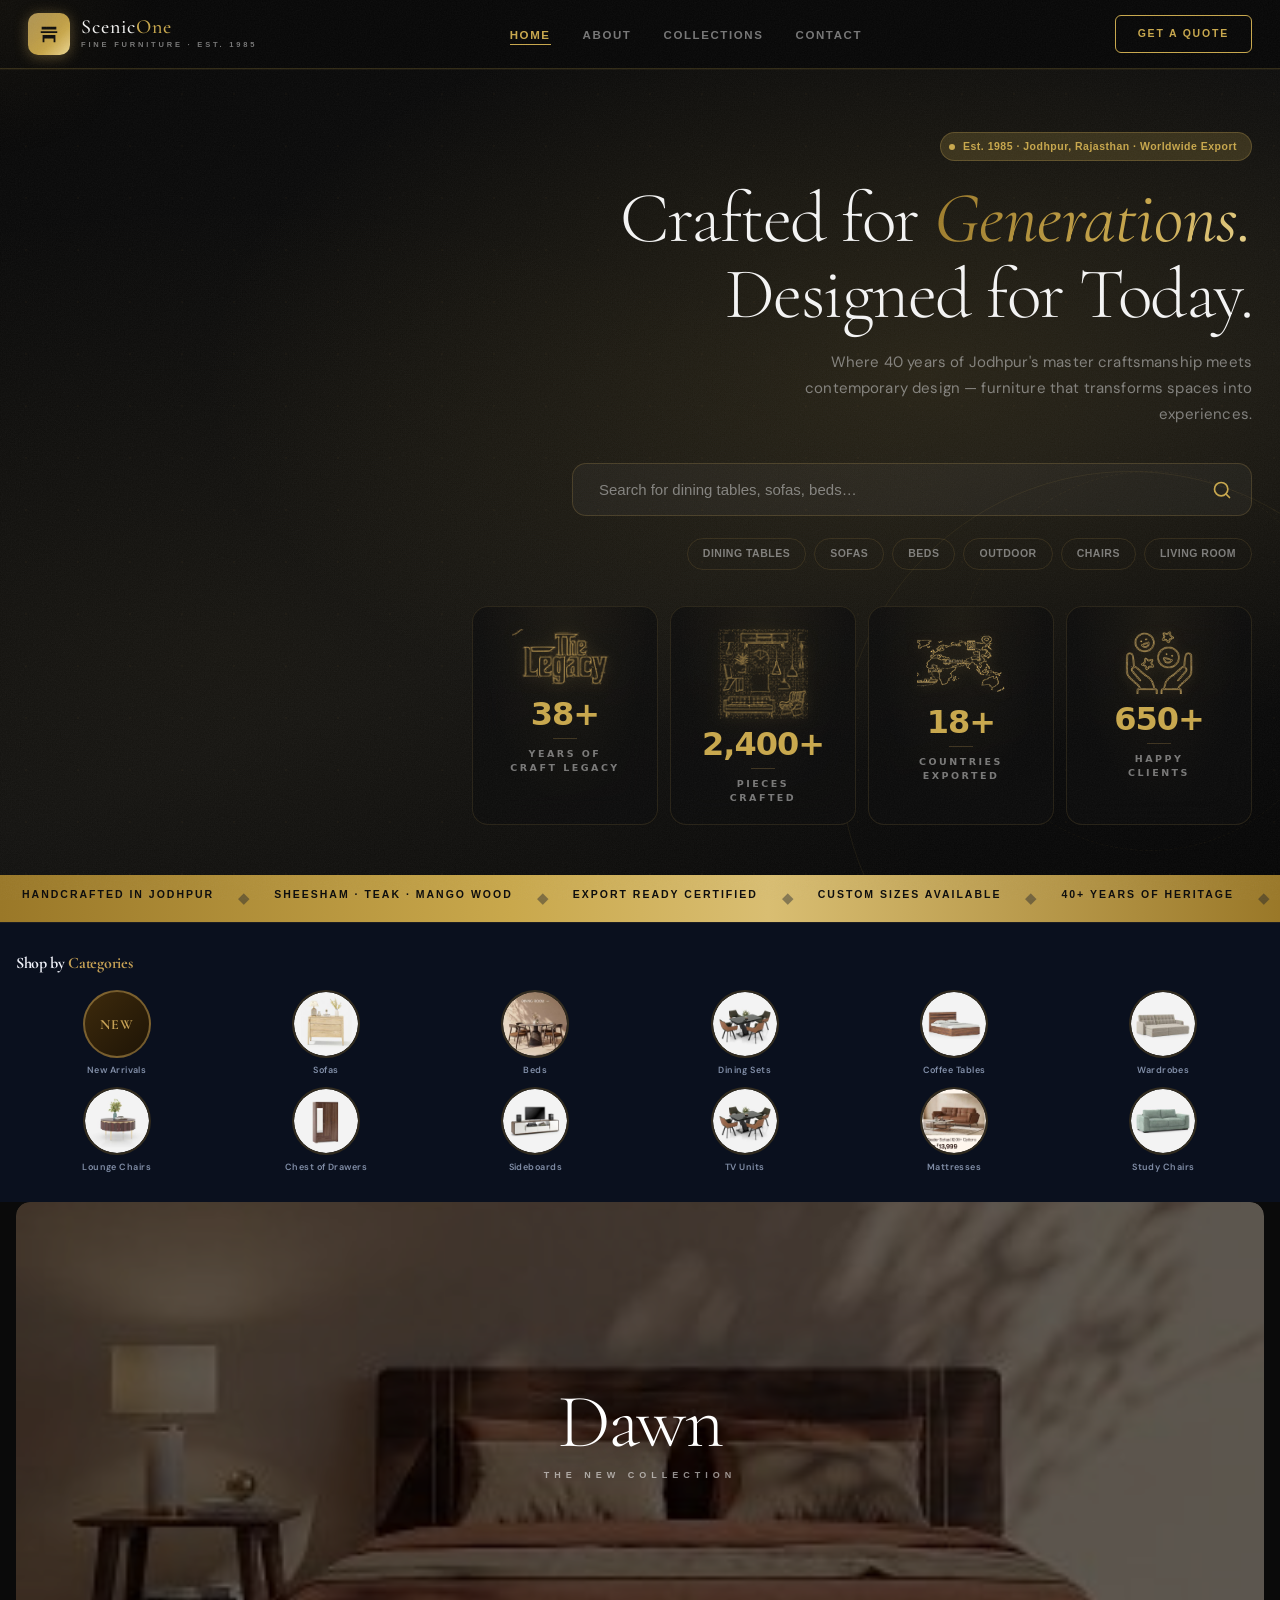
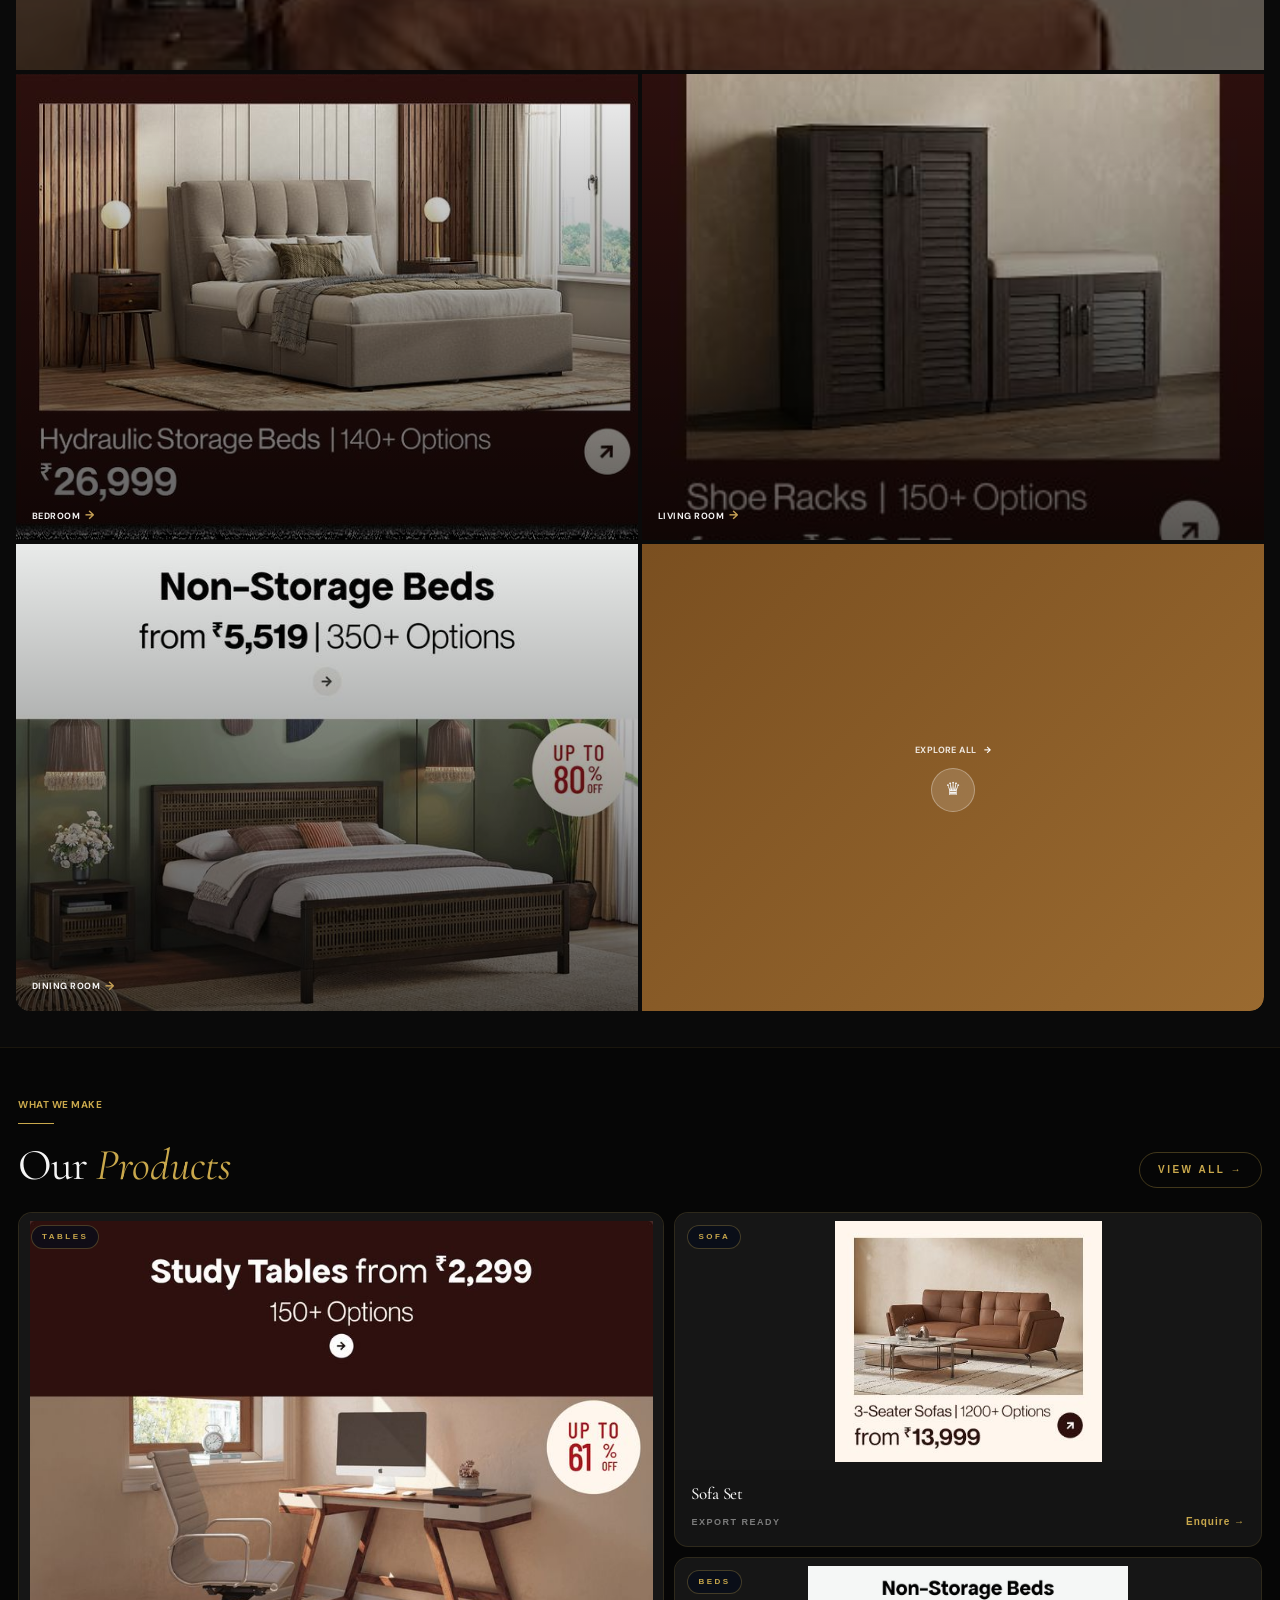
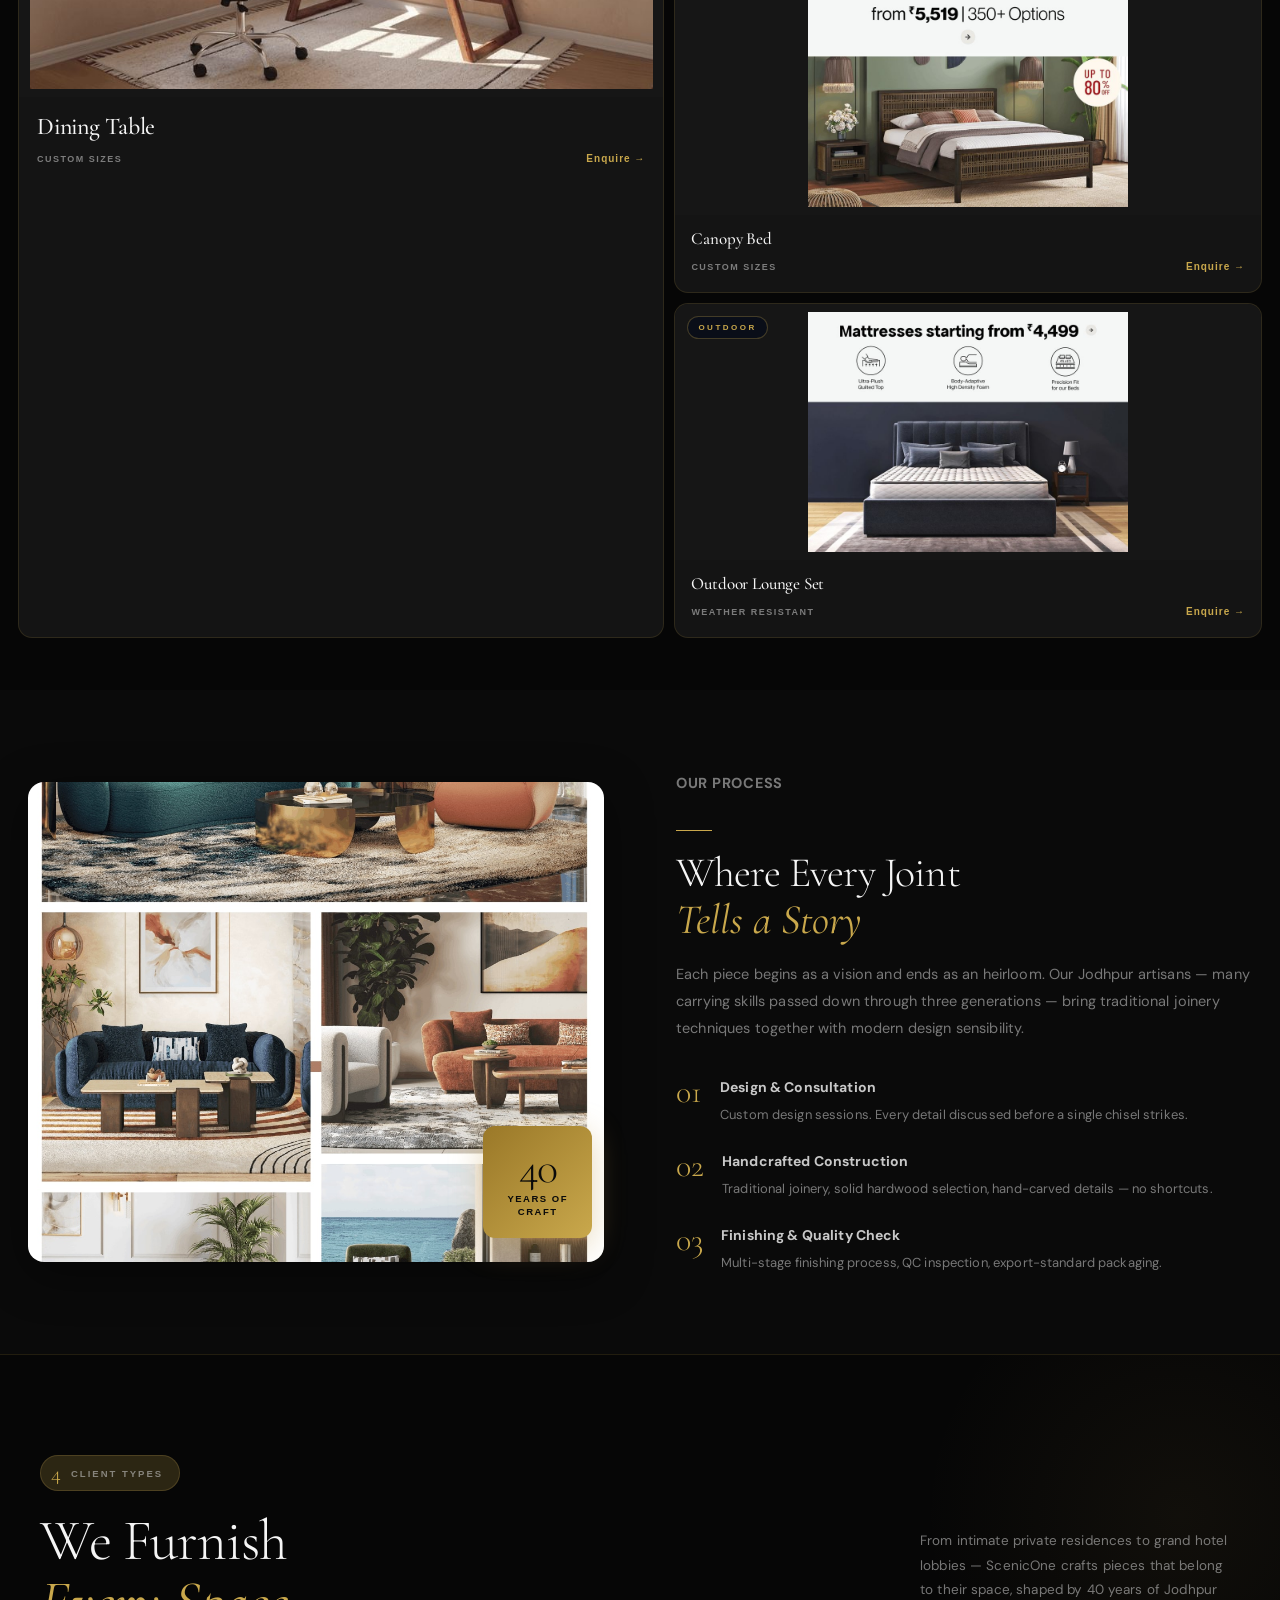
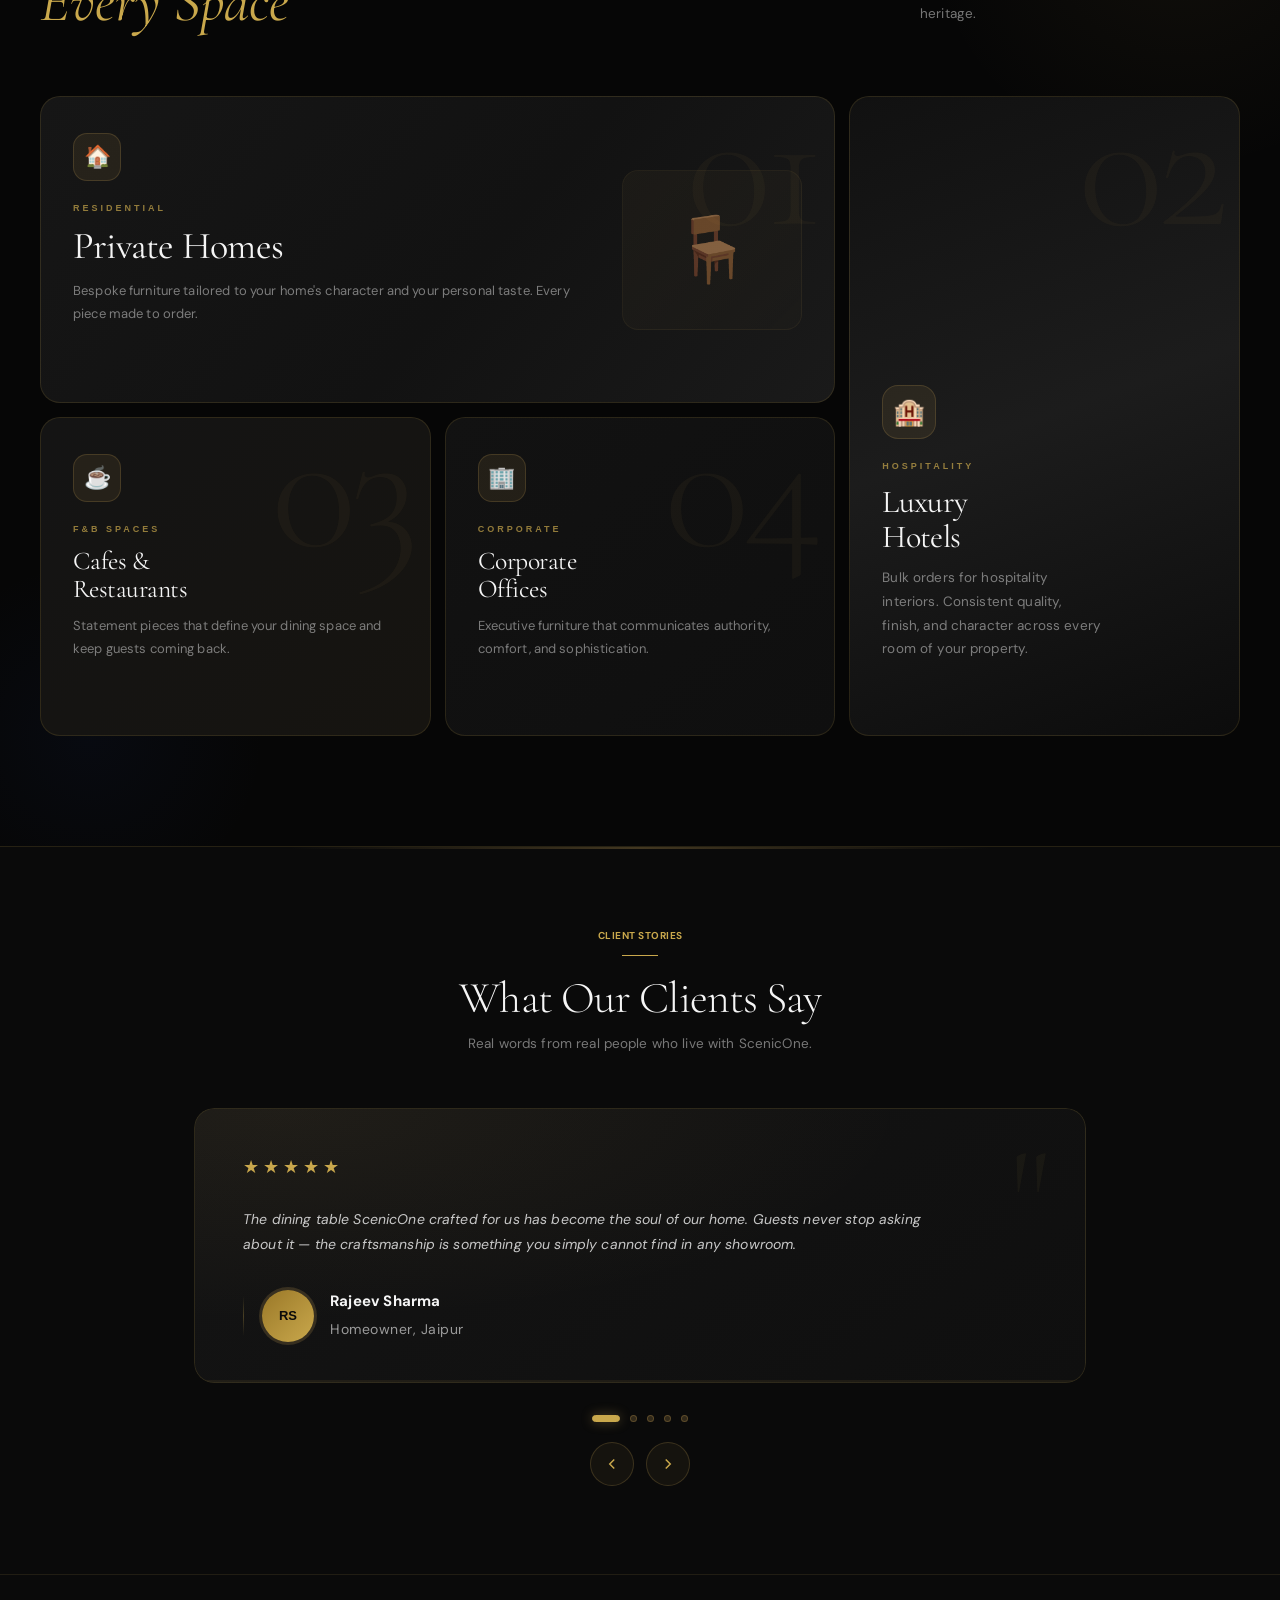
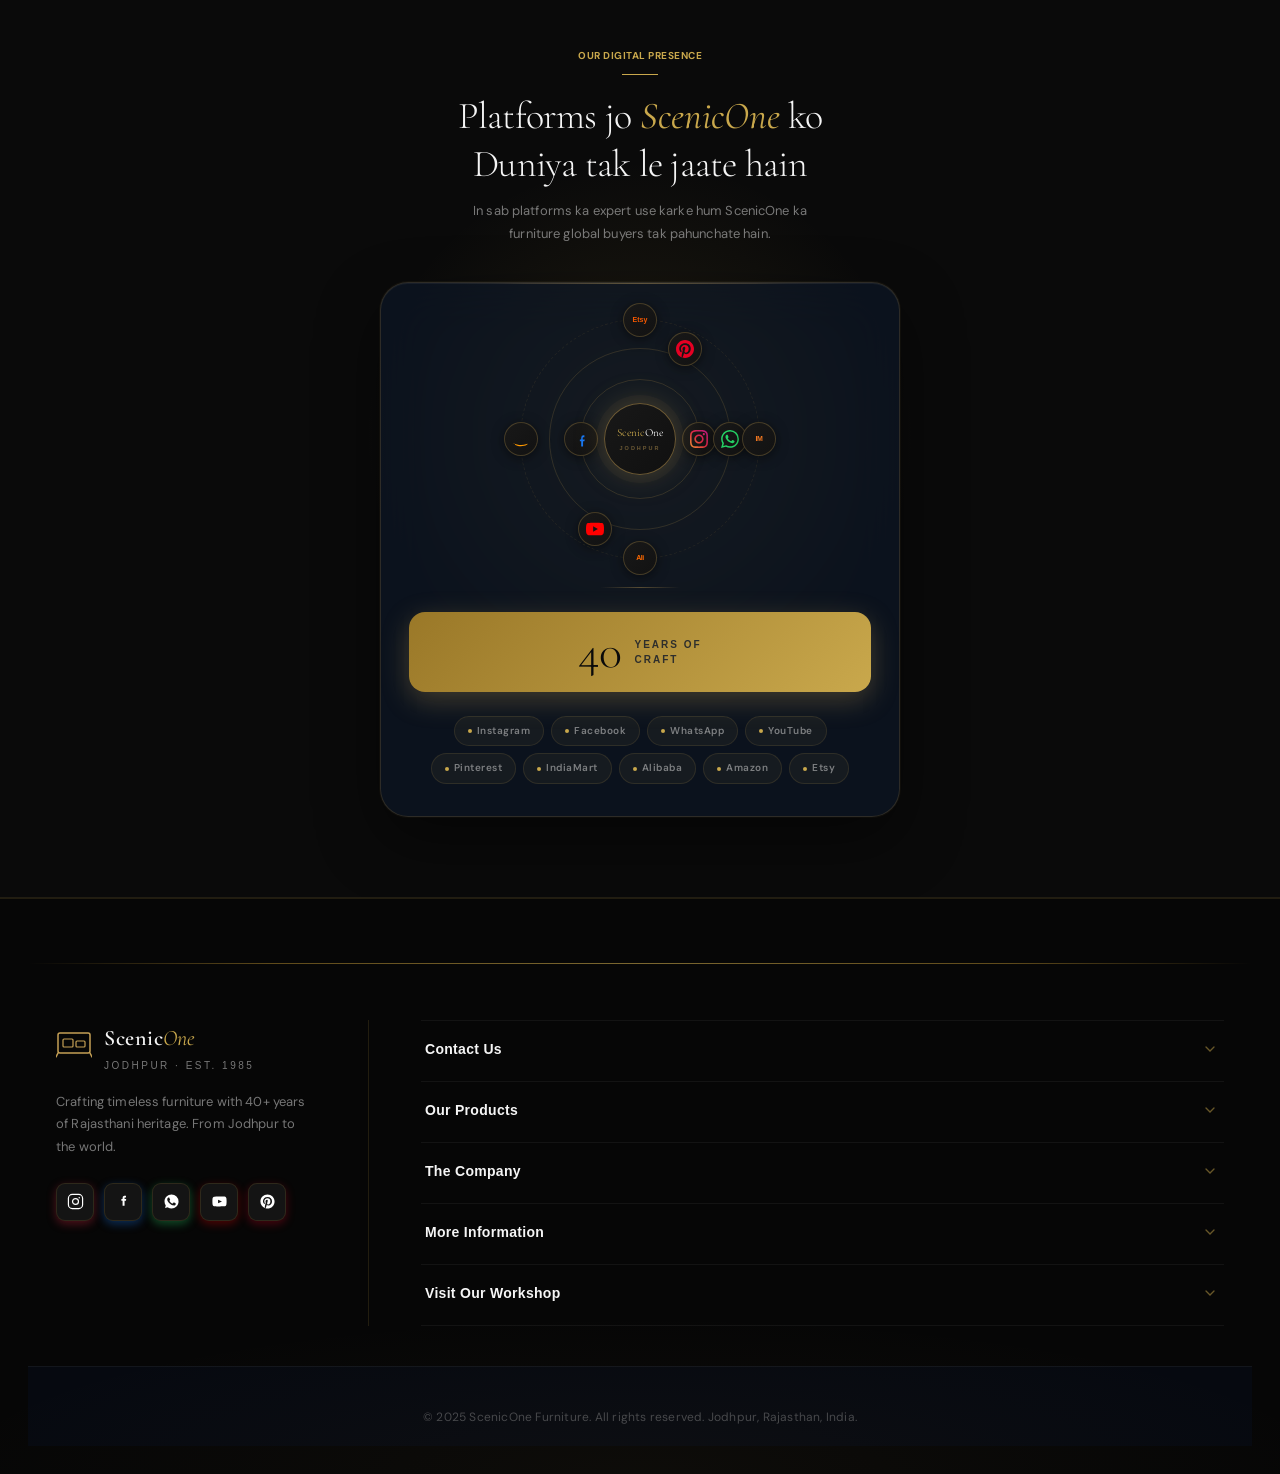
==== commit b188ad1f: "Rename scenicone-v4-clean.html to index.html" ====
--- a/index.html
+++ b/index.html
@@ -1,5 +1,46 @@
 <!DOCTYPE html>
 <html lang="en">
+<!-- 
+  ╔══════════════════════════════════════════════════════╗
+  ║            Naukar AGENT-MAP — scenicone-v4  ( Lazy Hun Na )    ║
+  ║  GandFadd Mehnat HTML | Theme: Midnight Navy + Gold : Satzzxzxx 🤡 
+  ╠══════════════════════════════════════════════════════╣
+  ║  CSS SECTIONS (inside <style>)                       ║
+  ║  @section:root-vars      — CSS custom properties     ║
+  ║  @section:utilities      — Helper classes            ║
+  ║  @section:nav            — Navbar + mobile menu      ║
+  ║  @section:search-hero    — Hero + search bar + stats ║
+  ║  @section:marquee        — Scrolling ticker band     ║
+  ║  @section:section-header — Reusable section headers  ║
+  ║  @section:categories     — Category pill scroll      ║
+  ║  @section:collection     — Collection hero grid      ║
+  ║  @section:craftsmanship  — Heritage story section    ║
+  ║  @section:serve          — Who We Serve bento grid   ║
+  ║  @section:testimonials   — Carousel testimonials     ║
+  ║  @section:cta-banner     — Call-to-action banner     ║
+  ║  @section:featured       — Featured products grid    ║
+  ║  @section:orbit          — Orbit glassmorphism card  ║
+  ║  @section:footer         — Footer + accordions       ║
+  ║  @section:typography     — Font overrides system     ║
+  ╠══════════════════════════════════════════════════════╣
+  ║  HTML SECTIONS (look for SECTION: tags)              ║
+  ║  NAV, SEARCH-HERO, MARQUEE, CATEGORIES,              ║
+  ║  COLLECTION-HERO, FEATURED-PRODUCTS,                 ║
+  ║  CRAFTSMANSHIP, WHO-WE-SERVE, TESTIMONIALS,          ║
+  ║  ORBIT, CTA-BANNER, FOOTER                           ║
+  ╠══════════════════════════════════════════════════════╣
+  ║  KEY IDs: #navbar #search-hero #categories-scroll    ║
+  ║           #collection-hero-wrap #featured            ║
+  ║           #craftsmanship #serve #testimonials        ║
+  ║           #sc-orbit #cta-banner footer               ║
+  ╠══════════════════════════════════════════════════════╣
+  ║  KEY VARIABLES (edit in :root):                      ║
+  ║  --gold --bg --card --text --border                  ║
+  ╠══════════════════════════════════════════════════════╣
+  ║  SELF-REPAIR: JS auto-fixes broken nav/carousel/     ║
+  ║  footer. See @autorepair script before </body>       ║
+  ╚══════════════════════════════════════════════════════╝
+-->
 <head>
 <meta charset="UTF-8"/>
 <meta name="viewport" content="width=device-width, initial-scale=1.0"/>
@@ -14,51 +55,59 @@
 <meta name="theme-color" content="#c5a055"/>
 <link rel="preconnect" href="https://fonts.googleapis.com"/>
 <link rel="preconnect" href="https://fonts.gstatic.com" crossorigin/>
-<link href="https://fonts.googleapis.com/css2?family=Cormorant+Garamond:ital,wght@0,300;0,400;0,500;0,600;1,300;1,400;1,500;1,600&family=DM+Sans:ital,opsz,wght@0,9..40,300;0,9..40,400;0,9..40,500;0,9..40,600;0,9..40,700;1,9..40,400&family=Playfair+Display:ital,wght@0,400;0,500;0,600;0,700;1,400;1,600&display=swap" rel="stylesheet"/>
+<link href="https://fonts.googleapis.com/css2?family=Cormorant+Garamond:ital,wght@0,300;0,400;0,500;0,600;1,300;1,400;1,500;1,600&family=DM+Sans:ital,opsz,wght@0,9..40,300;0,9..40,400;0,9..40,500;0,9..40,600;0,9..40,700;1,9..40,400&display=swap" rel="stylesheet"/>
 <style>
-/* ═══════════════════════════════════════
+/* @section:root-vars ═══════════════════
    ROOT — Midnight Navy + Warm Gold
 ═══════════════════════════════════════ */
 :root{
-  --gold:#c5a055;
-  --gold-mid:#d4b468;
-  --gold-light:#e8cc88;
-  --gold-deep:#9a7a30;
-  --gold-pale:rgba(197,160,85,0.08);
-  --gold-pale2:rgba(197,160,85,0.15);
-  --gold-dim:rgba(197,160,85,0.5);
-  --bg:#0d1528;
-  --bg2:#0b1220;
-  --bg3:#111d35;
-  --bg4:#0f192e;
-  --card:#111d35;
-  --card2:#0f1a2f;
-  --border:rgba(197,160,85,0.15);
-  --border2:rgba(255,255,255,0.06);
+
   --divider:rgba(255,255,255,0.05);
-  --text:#eef0f8;
-  --text2:#c8d0e8;
-  --muted:rgba(180,195,225,0.58);
-  --muted2:rgba(180,195,225,0.35);
   --radius:12px;
   --radius-lg:16px;
   --shadow:0 4px 24px rgba(0,0,0,0.45);
   --shadow-lg:0 12px 48px rgba(0,0,0,0.55);
-  --shadow-gold:0 4px 24px rgba(197,160,85,0.18);
+  --shadow-gold:0 4px 28px rgba(201,168,76,0.28);
+  --gold: #c9a84c;
+  --gold-mid: #d9be72;
+  --gold-light: #edd894;
+  --gold-deep: #9a7828;
+  --gold-pale: rgba(201,168,76,0.10);
+  --gold-pale2: rgba(201,168,76,0.20);
+  --gold-dim: rgba(201,168,76,0.5);
+  --bg: #0a0a0a;
+  --bg2: #060606;
+  --bg3: #111111;
+  --bg4: #0d0d0d;
+  --card: #141414;
+  --card2: #0f0f0f;
+  --text: #f5f5f5;
+  --text2: #c8c8c8;
+  --muted: rgba(200,200,200,0.58);
+  --muted2: rgba(200,200,200,0.32);
+  --border: rgba(201,168,76,0.14);
+  --border2: rgba(255,255,255,0.08);
 }
 *{margin:0;padding:0;box-sizing:border-box;}
-html{scroll-behavior:smooth;}
+html{
+  scroll-behavior:smooth;
+  overflow-x:hidden;
+  -webkit-text-size-adjust:100%;
+  text-size-adjust:100%;
+}
 body{
   background:var(--bg);color:var(--text);
   font-family:'Plus Jakarta Sans',sans-serif;
-  font-size:15px;line-height:1.65;overflow-x:hidden;
+  font-size:15px;line-height:1.65;
+  overflow-x:hidden;
+  -webkit-font-smoothing:antialiased;
 }
 
 /* Grain overlay */
 body::before{
   content:'';position:fixed;inset:0;
   background-image:url("data:image/svg+xml,%3Csvg xmlns='http://www.w3.org/2000/svg' width='260' height='260'%3E%3Cfilter id='n'%3E%3CfeTurbulence type='fractalNoise' baseFrequency='0.78' numOctaves='4' stitchTiles='stitch'/%3E%3CfeColorMatrix type='saturate' values='0'/%3E%3C/filter%3E%3Crect width='260' height='260' filter='url(%23n)' opacity='1'/%3E%3C/svg%3E");
-  opacity:0.04;pointer-events:none;z-index:9998;
+  opacity:0.055;pointer-events:none;z-index:9998;
 }
 
 /* Scroll bar */
@@ -75,45 +124,54 @@
   box-shadow:0 0 8px rgba(197,160,85,0.5);
 }
 
-/* ═══ UTILITIES ═══ */
+/* @section:utilities ═══════════════════ */
 .label-caps{font-size:10px;letter-spacing:3.5px;text-transform:uppercase;color:var(--gold);font-weight:700;display:block;}
 .gold-line{width:36px;height:1px;background:var(--gold);margin:10px 0 18px;}
 .gold-line.center{margin:10px auto 18px;}
 em{font-style:italic;color:var(--gold);}
 .serif{font-family:'Cormorant Garamond',serif;}
 
-/* ═══ REVEAL ═══ */
+/* @section:reveal ══════════════════════ */
 .reveal{opacity:1;transform:none;transition:opacity 0.65s ease,transform 0.65s ease;}
 .reveal.visible{opacity:1;transform:none;}
 .reveal-delay-1{transition-delay:0.11s;}
 .reveal-delay-2{transition-delay:0.22s;}
 .reveal-delay-3{transition-delay:0.33s;}
 
-/* Cursor glow */
+/* Cursor glow - desktop only */
 #cursor-glow{
   position:fixed;width:320px;height:320px;border-radius:50%;
   background:radial-gradient(circle,rgba(197,160,85,0.05) 0%,transparent 70%);
   pointer-events:none;z-index:9990;
   transform:translate(-50%,-50%);
   transition:left 0.12s ease,top 0.12s ease;
-}
-
-/* ═══════════════════════════════════════
+  display:none; /* hidden by default, shown only on desktop */
+}
+@media(hover:hover) and (pointer:fine){
+  #cursor-glow{display:block;}
+}
+
+/* @section:nav ═════════════════════════
    NAV
-═══════════════════════════════════════ */
+════════════════════════════════════════ */
 #navbar{
   position:fixed;top:0;left:0;right:0;z-index:1000;
-  background:rgba(13,21,40,0.92);
-  backdrop-filter:blur(22px) saturate(1.3);
-  -webkit-backdrop-filter:blur(22px) saturate(1.3);
-  border-bottom:1px solid var(--border);
-  transition:all 0.3s;
+  background:rgba(8,8,8,0.95);
+  backdrop-filter:blur(22px) saturate(1.1);
+  -webkit-backdrop-filter:blur(22px) saturate(1.1);
+  border-bottom:1px solid rgba(201,168,76,0.22);
+  box-shadow:0 1px 0 rgba(201,168,76,0.08);
+  transition:background 0.3s,box-shadow 0.3s;
+  /* Prevent repaint jitter on mobile Chrome */
+  will-change:transform;
+  transform:translateZ(0);
+  -webkit-transform:translateZ(0);
 }
 #navbar .container{
   max-width:1280px;margin:0 auto;padding:0 28px;
   display:flex;align-items:center;justify-content:space-between;height:68px;
 }
-#navbar.scrolled{background:rgba(10,16,34,0.98);box-shadow:0 2px 24px rgba(0,0,0,0.5);}
+#navbar.scrolled{background:rgba(5,5,5,0.99);box-shadow:0 2px 28px rgba(0,0,0,0.7),0 1px 0 rgba(201,168,76,0.15);}
 
 /* Logo */
 .nav-logo{display:flex;align-items:center;gap:11px;text-decoration:none;}
@@ -125,7 +183,7 @@
   position:relative;overflow:hidden;
 }
 .logo-icon::before{content:'';position:absolute;inset:0;background:linear-gradient(135deg,rgba(255,255,255,0.22) 0%,transparent 55%);}
-.logo-icon svg{width:22px;height:22px;fill:#0d1528;position:relative;z-index:1;}
+.logo-icon svg{width:22px;height:22px;fill:#0a0a0a;position:relative;z-index:1;}
 .logo-text-wrap{display:flex;flex-direction:column;}
 .logo-text{
   font-family:'Cormorant Garamond',serif;
@@ -153,14 +211,14 @@
   text-transform:uppercase;text-decoration:none;border-radius:6px;
   transition:all 0.22s;
 }
-.btn-nav-cta:hover{background:var(--gold);color:#0d1528;}
+.btn-nav-cta:hover{background:var(--gold);color:#0a0a0a;}
 
 .nav-hamburger{display:none;flex-direction:column;gap:5px;background:none;border:none;cursor:pointer;padding:4px;}
 .nav-hamburger span{display:block;width:22px;height:1.5px;background:var(--text);border-radius:2px;transition:all 0.3s;}
 
 .nav-mobile-menu{
   display:none;position:fixed;top:68px;left:0;right:0;
-  background:rgba(10,16,32,0.99);backdrop-filter:blur(24px);
+  background:rgba(5,5,5,0.99);backdrop-filter:blur(24px);
   border-bottom:1px solid var(--border);
   padding:12px 28px 24px;z-index:999;flex-direction:column;gap:2px;
 }
@@ -172,19 +230,20 @@
 }
 .nav-mobile-menu a:hover{color:var(--gold);}
 
-/* ═══════════════════════════════════════
+/* @section:search-hero ═════════════════
    SEARCH HERO
 ═══════════════════════════════════════ */
 #search-hero{
   margin-top:68px;
-  background:linear-gradient(160deg,#0d1528 0%,#111d35 60%,#0a1020 100%);
-  padding:64px 28px 50px;position:relative;overflow:hidden;
+  background:linear-gradient(160deg,#080808 0%,#0f0f0f 60%,#060606 100%);
+  padding:64px 28px 50px;position:relative;
+  overflow:hidden;
 }
 #search-hero::before{
   content:'';position:absolute;inset:0;
   background:
-    radial-gradient(ellipse at 72% 38%,rgba(197,160,85,0.08) 0%,transparent 55%),
-    radial-gradient(ellipse at 18% 72%,rgba(30,60,140,0.15) 0%,transparent 55%);
+    radial-gradient(ellipse at 72% 38%,rgba(201,168,76,0.14) 0%,transparent 55%),
+    radial-gradient(ellipse at 18% 72%,rgba(201,168,76,0.05) 0%,transparent 55%);
   pointer-events:none;
 }
 /* Star-dot pattern */
@@ -196,6 +255,9 @@
 /* Spinning rings in hero */
 .hero-ring{
   position:absolute;border-radius:50%;pointer-events:none;
+  will-change:transform;
+  backface-visibility:hidden;
+  -webkit-backface-visibility:hidden;
 }
 .hero-ring-1{
   right:-140px;top:50%;width:580px;height:580px;
@@ -213,7 +275,7 @@
 }
 
 .search-hero-inner{max-width:1280px;margin:0 auto;position:relative;z-index:1;}
-.search-hero-top{text-align:center;margin-bottom:34px;}
+.search-hero-top{text-align:right;margin-bottom:34px;}
 .search-hero-top .label-caps{margin-bottom:16px;}
 .search-hero-top h1{
   font-family:'Cormorant Garamond',serif;
@@ -228,7 +290,7 @@
   font-style:italic;animation:shine 4s linear infinite;
 }
 @keyframes shine{0%{background-position:0% center;}100%{background-position:200% center;}}
-.search-hero-top p{font-size:15px;color:var(--muted);max-width:480px;margin:0 auto;line-height:1.75;}
+.search-hero-top p{font-size:15px;color:var(--muted);max-width:480px;margin:0 0 0 auto;line-height:1.75;}
 
 /* Pill badge */
 .hero-pill{
@@ -240,24 +302,57 @@
 @keyframes pulse{0%,100%{opacity:1;}50%{opacity:0.3;}}
 .hero-pill .ptxt{font-size:10.5px;font-weight:700;color:var(--gold);letter-spacing:0.5px;}
 
-/* Stats row in hero */
+/* Stats row in hero — Figma Editorial Style */
 .hero-stats-bar{
-  display:flex;gap:0;
-  border:1px solid var(--border);border-radius:var(--radius);
-  overflow:hidden;background:rgba(13,21,40,0.7);
-  backdrop-filter:blur(12px);
-  max-width:700px;margin:32px auto 0;
-}
-.hstat{padding:16px 24px;border-right:1px solid var(--border);flex:1;text-align:center;}
-.hstat:last-child{border-right:none;}
+  display:grid;grid-template-columns:repeat(4,1fr);gap:12px;
+  max-width:780px;margin:36px 0 0 auto;
+}
+.hstat{
+  position:relative;
+  padding:22px 20px 20px;
+  background:rgba(12,12,12,0.75);
+  border:1px solid rgba(197,160,85,0.14);
+  border-radius:16px;
+  text-align:center;
+  backdrop-filter:blur(16px);
+  -webkit-backdrop-filter:blur(16px);
+  transition:border-color 0.28s,box-shadow 0.28s,transform 0.28s;
+  overflow:hidden;
+}
+.hstat::before{
+  content:'';position:absolute;inset:0;
+  background:radial-gradient(ellipse at 50% 0%,rgba(197,160,85,0.07) 0%,transparent 65%);
+  pointer-events:none;
+}
+.hstat:hover{
+  border-color:rgba(197,160,85,0.38);
+  box-shadow:0 8px 28px rgba(0,0,0,0.35),0 0 18px rgba(197,160,85,0.1);
+  transform:translateY(-3px);
+}
+.hstat-icon{
+  font-size:16px;margin-bottom:10px;display:block;opacity:0.7;
+}
 .hstat .hnum{
-  font-family:'Cormorant Garamond',serif;
-  font-size:28px;font-weight:500;color:var(--gold);line-height:1;margin-bottom:3px;
-}
-.hstat .hlbl{font-size:10px;color:var(--muted);font-weight:600;letter-spacing:0.5px;}
+  font-family:-apple-system,'SF Pro Display','SF Pro Text',BlinkMacSystemFont,'Segoe UI',system-ui,sans-serif;
+  font-size:32px;font-weight:700;
+  color:var(--gold);line-height:1;
+  margin-bottom:7px;
+  letter-spacing:-1px;
+  font-variant-numeric:tabular-nums;
+}
+.hstat .hlbl{
+  font-family:-apple-system,'SF Pro Text',BlinkMacSystemFont,'Segoe UI',system-ui,sans-serif;
+  font-size:9.5px;color:var(--muted);
+  font-weight:700;letter-spacing:2.5px;
+  text-transform:uppercase;line-height:1.4;
+}
+.hstat-divider{
+  width:24px;height:1px;background:rgba(197,160,85,0.25);
+  margin:8px auto;
+}
 
 /* Search bar */
-.search-bar-wrap{max-width:680px;margin:36px auto 22px;position:relative;}
+.search-bar-wrap{max-width:680px;margin:36px 0 22px auto;position:relative;}
 .search-bar-wrap input{
   width:100%;padding:17px 58px 17px 26px;
   background:rgba(255,255,255,0.04);
@@ -276,7 +371,7 @@
   position:absolute;right:20px;top:50%;transform:translateY(-50%);
   color:var(--gold);display:flex;align-items:center;pointer-events:none;
 }
-.search-suggestions{display:flex;flex-wrap:wrap;gap:8px;justify-content:center;}
+.search-suggestions{display:flex;flex-wrap:wrap;gap:8px;justify-content:flex-end;}
 .search-suggestions a{
   padding:6px 15px;border:1px solid rgba(197,160,85,0.15);
   border-radius:100px;color:var(--muted);
@@ -285,37 +380,24 @@
 }
 .search-suggestions a:hover{border-color:var(--gold);color:var(--gold);background:var(--gold-pale);}
 
-/* ═══════════════════════════════════════
+/* @section:marquee ═════════════════════
    MARQUEE BAND
 ═══════════════════════════════════════ */
 .marquee-band{
   background:linear-gradient(90deg,var(--gold-deep),var(--gold) 40%,var(--gold-mid) 60%,var(--gold-deep));
   padding:11px 0;overflow:hidden;
-}
-.marquee-track{display:flex;white-space:nowrap;animation:mq 30s linear infinite;}
+  width:100%;max-width:100%;
+}
+.marquee-track{
+  display:flex;white-space:nowrap;
+  animation:mq 30s linear infinite;
+  will-change:transform;
+}
 @keyframes mq{from{transform:translateX(0);}to{transform:translateX(-50%);}}
-.mq-item{font-size:10.5px;font-weight:800;color:#0d1528;padding:0 22px;letter-spacing:2px;text-transform:uppercase;}
+.mq-item{font-size:10.5px;font-weight:800;color:#0a0a0a;padding:0 22px;letter-spacing:2px;text-transform:uppercase;}
 .mq-dot{color:rgba(13,21,40,0.4);margin:0 2px;}
 
-/* ═══════════════════════════════════════
-   STATS STRIP
-═══════════════════════════════════════ */
-#stats{
-  background:var(--bg2);
-  border-top:1px solid var(--border);
-  border-bottom:1px solid var(--border);
-  padding:34px 28px;
-}
-#stats .container{max-width:1280px;margin:0 auto;display:grid;grid-template-columns:repeat(4,1fr);}
-.stat-item{text-align:center;padding:10px 0;border-right:1px solid var(--border);}
-.stat-item:last-child{border-right:none;}
-.stat-number{
-  font-family:'Cormorant Garamond',serif;
-  font-size:42px;font-weight:300;color:var(--gold);line-height:1;
-}
-.stat-label{font-size:10.5px;letter-spacing:1.8px;text-transform:uppercase;color:var(--muted);margin-top:6px;}
-
-/* ═══════════════════════════════════════
+/* @section:section-header ══════════════
    SECTION HEADER
 ═══════════════════════════════════════ */
 .section-header{
@@ -335,7 +417,7 @@
 }
 .section-header-right a:hover{background:var(--gold-pale);border-color:var(--gold-dim);}
 
-/* ═══════════════════════════════════════
+/* @section:categories ══════════════════
    CATEGORIES SCROLL
 ═══════════════════════════════════════ */
 #categories-scroll{padding:56px 0 44px;background:var(--bg);position:relative;}
@@ -379,7 +461,7 @@
 .scroll-arrow.left{left:6px;}
 .scroll-arrow.right{right:6px;}
 
-/* ═══════════════════════════════════════
+/* @section:collection ══════════════════
    COLLECTION HERO GRID
 ═══════════════════════════════════════ */
 #collection-hero-wrap{padding:0 28px 72px;background:var(--bg);}
@@ -388,7 +470,7 @@
 .coll-hero-main{
   position:relative;width:100%;aspect-ratio:16/7;min-height:280px;
   border-radius:16px 16px 0 0;overflow:hidden;
-  background:linear-gradient(135deg,#0e1828 0%,#1a2540 40%,#0c1530 100%);
+  background:linear-gradient(135deg,#121212 0%,#1e1e1e 40%,#0e0e0e 100%);
   display:flex;align-items:center;justify-content:center;
 }
 /* Gold shimmer lines in main hero */
@@ -488,7 +570,7 @@
 }
 .product-card:hover .product-card-img-overlay{background:rgba(8,12,26,0.4);}
 .product-card-enquire{
-  background:var(--gold);color:#0d1528;
+  background:var(--gold);color:#0a0a0a;
   padding:9px 20px;border-radius:7px;
   font-size:10.5px;font-weight:800;letter-spacing:1px;text-transform:uppercase;
   opacity:0;transform:translateY(10px);
@@ -520,7 +602,7 @@
 .craft-image{position:relative;border-radius:var(--radius-lg);overflow:visible;min-height:380px;}
 .craft-image-placeholder{
   width:100%;min-height:380px;border-radius:var(--radius-lg);
-  background:linear-gradient(135deg,#0e1828 0%,#1a2540 50%,#0e1828 100%);
+  background:linear-gradient(135deg,#121212 0%,#1e1e1e 50%,#121212 100%);
   display:flex;flex-direction:column;align-items:center;justify-content:center;gap:16px;
   border:1px solid var(--border);
 }
@@ -531,7 +613,7 @@
   position:absolute;bottom:24px;right:12px;
   background:linear-gradient(135deg,var(--gold-deep),var(--gold));
   padding:20px 24px;border-radius:12px;
-  color:#0d1528;text-align:center;
+  color:#0a0a0a;text-align:center;
   box-shadow:0 8px 32px rgba(197,160,85,0.4);
 }
 .craft-image-badge .big-num{font-family:'Cormorant Garamond',serif;font-size:44px;font-weight:300;line-height:1;}
@@ -547,169 +629,421 @@
 .craft-step-text h4{font-size:14px;font-weight:700;color:var(--text2);margin-bottom:5px;}
 .craft-step-text p{font-size:13px;color:var(--muted);line-height:1.7;}
 
-/* ═══════════════════════════════════════
-   WHO WE SERVE
+/* @section:serve ═══════════════════════
+   WHO WE SERVE — Figma Editorial Layout
 ═══════════════════════════════════════ */
-#serve{padding:68px 28px;background:var(--bg2);border-top:1px solid var(--border);}
-#serve .inner{max-width:1280px;margin:0 auto;}
-.serve-grid{display:grid;grid-template-columns:repeat(4,1fr);gap:20px;margin-top:36px;}
-.serve-item{
-  background:var(--card);border:1px solid var(--border);
-  border-radius:var(--radius-lg);padding:30px 22px;text-align:center;
-  transition:border-color 0.25s,box-shadow 0.25s,transform 0.25s;
+#serve{
+  padding:100px 28px 110px;
+  background:var(--bg2);
+  border-top:1px solid var(--border);
   position:relative;overflow:hidden;
 }
-.serve-item::before{
-  content:'';position:absolute;top:0;left:0;right:0;height:1.5px;
-  background:linear-gradient(90deg,transparent,var(--gold),transparent);
-  opacity:0;transition:opacity 0.3s;
-}
-.serve-item:hover::before{opacity:1;}
-.serve-item:hover{border-color:var(--gold-dim);box-shadow:0 0 28px rgba(197,160,85,0.08);transform:translateY(-3px);}
-.serve-icon-wrap{font-size:32px;margin-bottom:16px;}
-.serve-item h3{font-family:'Cormorant Garamond',serif;font-size:20px;font-weight:400;color:var(--text);margin-bottom:10px;}
-.serve-item p{font-size:13px;color:var(--muted);line-height:1.7;}
-
-/* ═══════════════════════════════════════
-   TESTIMONIALS
+#serve::before{
+  content:'';position:absolute;
+  top:-120px;right:-180px;
+  width:560px;height:560px;border-radius:50%;
+  background:radial-gradient(circle,rgba(197,160,85,0.06) 0%,transparent 65%);
+  pointer-events:none;
+}
+#serve::after{
+  content:'';position:absolute;
+  bottom:-80px;left:-100px;
+  width:380px;height:380px;border-radius:50%;
+  background:radial-gradient(circle,rgba(30,60,140,0.08) 0%,transparent 65%);
+  pointer-events:none;
+}
+#serve .inner{max-width:1200px;margin:0 auto;position:relative;z-index:1;}
+
+/* Header layout - left aligned editorial style */
+.serve-header{
+  display:flex;align-items:flex-end;justify-content:space-between;
+  gap:40px;margin-bottom:64px;
+}
+.serve-header-right{
+  max-width:320px;flex-shrink:0;
+  padding-bottom:6px;
+}
+.serve-header-right p{
+  font-size:13.5px;color:var(--muted);line-height:1.8;
+}
+.serve-count-badge{
+  display:inline-flex;align-items:center;gap:10px;
+  background:var(--gold-pale2);border:1px solid rgba(197,160,85,0.22);
+  padding:6px 16px 6px 10px;border-radius:100px;margin-bottom:20px;
+}
+.serve-count-badge .num{
+  font-family:'Cormorant Garamond',serif;
+  font-size:22px;font-weight:300;color:var(--gold);line-height:1;
+}
+.serve-count-badge .lbl{
+  font-size:9.5px;font-weight:700;color:var(--muted);
+  letter-spacing:2px;text-transform:uppercase;
+}
+#serve .serve-title{
+  font-family:'Cormorant Garamond',serif;
+  font-size:clamp(34px,4.5vw,58px);
+  font-weight:300;line-height:1.05;
+  color:var(--text);margin:0;
+}
+#serve .serve-title em{
+  font-style:italic;color:var(--gold);
+}
+
+/* Main bento grid */
+.serve-bento{
+  display:grid;
+  grid-template-columns:1fr 1fr 1fr;
+  grid-template-rows:auto auto;
+  gap:14px;
+}
+
+/* Card base */
+.sc-serve-card{
+  border-radius:20px;
+  border:1px solid var(--border);
+  background:var(--card);
+  padding:36px 32px;
+  position:relative;overflow:hidden;
+  cursor:default;
+  transition:border-color 0.3s,box-shadow 0.3s,transform 0.3s;
+}
+.sc-serve-card:hover{
+  border-color:rgba(197,160,85,0.32);
+  box-shadow:0 8px 40px rgba(0,0,0,0.35),0 0 24px rgba(197,160,85,0.07);
+  transform:translateY(-4px);
+}
+
+/* Accent corner shine on hover */
+.sc-serve-card::after{
+  content:'';position:absolute;
+  top:0;left:0;right:0;height:1.5px;
+  background:linear-gradient(90deg,transparent 0%,var(--gold) 50%,transparent 100%);
+  opacity:0;transition:opacity 0.35s;
+}
+.sc-serve-card:hover::after{opacity:1;}
+
+/* Card A — Private Homes — large featured card */
+.sc-serve-card-a{
+  grid-column:1 / 3;
+  grid-row:1;
+  background:linear-gradient(130deg,#161616 0%,#121212 55%,#1a1a1a 100%);
+  display:grid;grid-template-columns:1fr auto;align-items:end;gap:24px;
+  min-height:220px;
+}
+.sc-serve-card-a .sc-serve-content{align-self:flex-end;}
+
+/* Card B — Luxury Hotels — tall right card */
+.sc-serve-card-b{
+  grid-column:3;
+  grid-row:1 / 3;
+  background:linear-gradient(160deg,#111111 0%,#1c1c1c 50%,#0c0c0c 100%);
+  display:flex;flex-direction:column;justify-content:flex-end;
+  min-height:460px;
+}
+
+/* Card C — Cafes */
+.sc-serve-card-c{
+  grid-column:1;grid-row:2;
+  background:linear-gradient(140deg,#141414 0%,#161410 100%);
+  min-height:200px;display:flex;flex-direction:column;justify-content:flex-end;
+}
+
+/* Card D — Corporate */
+.sc-serve-card-d{
+  grid-column:2;grid-row:2;
+  background:linear-gradient(140deg,#121212 0%,#0f0f0f 100%);
+  min-height:200px;display:flex;flex-direction:column;justify-content:flex-end;
+}
+
+/* Big decorative number */
+.sc-serve-bg-num{
+  position:absolute;top:-20px;right:16px;
+  font-family:'Cormorant Garamond',serif;
+  font-size:clamp(100px,14vw,180px);
+  font-weight:300;
+  color:rgba(197,160,85,0.05);
+  line-height:1;letter-spacing:-6px;
+  pointer-events:none;user-select:none;
+  transition:color 0.3s;
+}
+.sc-serve-card:hover .sc-serve-bg-num{color:rgba(197,160,85,0.09);}
+
+/* Icon pill */
+.sc-serve-icon{
+  display:inline-flex;align-items:center;justify-content:center;
+  width:48px;height:48px;border-radius:14px;
+  background:rgba(197,160,85,0.1);
+  border:1px solid rgba(197,160,85,0.2);
+  font-size:22px;margin-bottom:20px;
+  transition:background 0.3s,border-color 0.3s;
+}
+.sc-serve-card:hover .sc-serve-icon{
+  background:rgba(197,160,85,0.16);
+  border-color:rgba(197,160,85,0.38);
+}
+
+/* Card B icon slightly bigger */
+.sc-serve-card-b .sc-serve-icon{width:54px;height:54px;font-size:26px;border-radius:16px;}
+
+/* Type tag */
+.sc-serve-type{
+  font-size:9px;font-weight:800;letter-spacing:3px;
+  text-transform:uppercase;color:var(--gold);
+  opacity:0.7;margin-bottom:10px;display:block;
+}
+
+.sc-serve-card h3{
+  font-family:'Cormorant Garamond',serif;
+  font-weight:400;color:var(--text);
+  margin-bottom:12px;line-height:1.1;
+}
+.sc-serve-card-a h3{font-size:clamp(26px,3vw,38px);}
+.sc-serve-card-b h3{font-size:clamp(24px,2.5vw,34px);}
+.sc-serve-card-c h3,.sc-serve-card-d h3{font-size:clamp(20px,2vw,26px);}
+
+.sc-serve-card p{
+  font-size:13px;color:var(--muted);line-height:1.75;
+}
+.sc-serve-card-b p{font-size:13.5px;max-width:220px;}
+
+/* Hover arrow link feel */
+.sc-serve-arrow{
+  display:inline-flex;align-items:center;gap:8px;
+  margin-top:22px;font-size:10px;font-weight:700;
+  letter-spacing:1.5px;text-transform:uppercase;
+  color:var(--gold);opacity:0;
+  transform:translateX(-8px);
+  transition:opacity 0.3s,transform 0.3s;
+}
+.sc-serve-card:hover .sc-serve-arrow{opacity:1;transform:translateX(0);}
+.sc-serve-arrow svg{width:14px;height:14px;transition:transform 0.2s;}
+.sc-serve-card:hover .sc-serve-arrow svg{transform:translateX(3px);}
+
+/* Card A decorative image-like panel */
+.sc-serve-visual-a{
+  width:180px;height:160px;border-radius:16px;
+  background:linear-gradient(135deg,rgba(197,160,85,0.1) 0%,rgba(197,160,85,0.04) 100%);
+  border:1px solid rgba(197,160,85,0.14);
+  display:flex;align-items:center;justify-content:center;
+  font-size:64px;opacity:0.5;
+  flex-shrink:0;align-self:center;
+}
+
+/* Responsive */
+@media(max-width:900px){
+  .serve-bento{grid-template-columns:1fr 1fr;}
+  .sc-serve-card-a{grid-column:1/3;}
+  .sc-serve-card-b{grid-column:1;grid-row:2;min-height:280px;}
+  .sc-serve-card-c{grid-column:2;grid-row:2;}
+  .sc-serve-card-d{grid-column:1/3;grid-row:3;min-height:180px;}
+  .serve-header{flex-direction:column;gap:16px;}
+  .serve-header-right{max-width:100%;}
+}
+@media(max-width:580px){
+  .serve-bento{grid-template-columns:1fr;}
+  .sc-serve-card-a,.sc-serve-card-b,.sc-serve-card-c,.sc-serve-card-d{grid-column:1;grid-row:auto;min-height:unset;}
+  .sc-serve-card-a{display:flex;flex-direction:column;}
+  .sc-serve-visual-a{display:none;}
+  #serve{padding:64px 18px 72px;}
+}
+
+/* @section:testimonials ════════════════
+   TESTIMONIALS — PREMIUM CAROUSEL
 ═══════════════════════════════════════ */
-#testimonials{padding:68px 28px;background:var(--bg);border-top:1px solid var(--border);}
-#testimonials .inner{max-width:1280px;margin:0 auto;}
-.testimonials-grid{display:grid;grid-template-columns:repeat(3,1fr);gap:22px;margin-top:36px;}
+#testimonials{
+  padding:80px 28px 88px;
+  background:var(--bg);
+  border-top:1px solid var(--border);
+  position:relative;overflow:hidden;
+}
+#testimonials::before{
+  content:'';position:absolute;top:0;left:50%;transform:translateX(-50%);
+  width:700px;height:2px;
+  background:linear-gradient(90deg,transparent,rgba(197,160,85,0.3),transparent);
+}
+#testimonials .inner{max-width:900px;margin:0 auto;}
+
+/* Carousel wrapper */
+.testi-carousel{
+  position:relative;
+  margin-top:52px;
+  padding:0 4px;
+}
+
+/* Track — holds all cards side by side */
+.testi-track-outer{
+  overflow:hidden;
+  border-radius:20px;
+  position:relative;
+}
+.testi-track{
+  display:flex;
+  transition:transform 0.65s cubic-bezier(0.77,0,0.175,1);
+  will-change:transform;
+}
+
+/* Each slide */
 .testimonial-card{
-  background:var(--card2);border:1px solid var(--border);
-  border-radius:var(--radius-lg);padding:30px;
-  transition:border-color 0.25s,transform 0.25s,box-shadow 0.25s;
-}
-.testimonial-card:hover{border-color:rgba(197,160,85,0.3);transform:translateY(-3px);box-shadow:var(--shadow-gold);}
-.testimonial-stars{color:var(--gold);font-size:14px;margin-bottom:16px;letter-spacing:2px;}
+  min-width:100%;
+  box-sizing:border-box;
+  background:linear-gradient(145deg,#141414,#0f0f0f);
+  border:1px solid rgba(201,168,76,0.16);
+  border-radius:20px;
+  padding:44px 48px 40px;
+  position:relative;
+  overflow:hidden;
+}
+.testimonial-card::before{
+  content:'';position:absolute;inset:0;
+  background:radial-gradient(ellipse at 10% 0%,rgba(197,160,85,0.07) 0%,transparent 55%);
+  pointer-events:none;
+}
+
+/* Giant decorative quote */
 .testi-quote-mark{
+  position:absolute;top:20px;right:36px;
   font-family:'Cormorant Garamond',serif;
-  font-size:54px;font-weight:300;color:var(--gold);
-  line-height:0.7;margin-bottom:12px;opacity:0.22;
-}
+  font-size:140px;font-weight:300;
+  color:var(--gold);line-height:1;
+  opacity:0.05;pointer-events:none;
+  user-select:none;
+}
+
+/* Stars */
+.testimonial-stars{
+  display:flex;gap:4px;margin-bottom:24px;
+}
+.testimonial-stars span{
+  font-size:18px;color:var(--gold);
+  animation:star-glow 2.4s ease-in-out infinite;
+}
+.testimonial-stars span:nth-child(1){animation-delay:0s;}
+.testimonial-stars span:nth-child(2){animation-delay:0.12s;}
+.testimonial-stars span:nth-child(3){animation-delay:0.24s;}
+.testimonial-stars span:nth-child(4){animation-delay:0.36s;}
+.testimonial-stars span:nth-child(5){animation-delay:0.48s;}
+@keyframes star-glow{
+  0%,100%{opacity:1;text-shadow:none;}
+  50%{opacity:0.75;text-shadow:0 0 12px rgba(197,160,85,0.6);}
+}
+
+/* Quote text */
 .testimonial-card>p{
-  font-size:14px;color:var(--muted);line-height:1.82;
-  margin-bottom:22px;font-style:italic;
   font-family:'Cormorant Garamond',serif;
-}
-.testimonial-author{display:flex;align-items:center;gap:13px;}
+  font-size:clamp(17px,2.2vw,22px);
+  color:var(--text2);
+  line-height:1.78;
+  font-style:italic;
+  font-weight:400;
+  margin-bottom:32px;
+  position:relative;z-index:1;
+  max-width:680px;
+}
+
+/* Author row */
+.testimonial-author{
+  display:flex;align-items:center;gap:16px;
+  position:relative;z-index:1;
+}
 .testimonial-avatar{
-  width:42px;height:42px;border-radius:50%;
+  width:52px;height:52px;border-radius:50%;
   background:linear-gradient(135deg,var(--gold-deep),var(--gold));
   display:flex;align-items:center;justify-content:center;
-  font-size:12px;font-weight:800;color:#0d1528;flex-shrink:0;
-}
-.testimonial-author-info h4{font-size:14px;font-weight:700;color:var(--text);}
-.testimonial-author-info p{font-size:11.5px;color:var(--muted);margin-top:2px;}
-
-/* ═══════════════════════════════════════
-   ORBIT SECTION
-═══════════════════════════════════════ */
-#sc-orbit{
-  padding:88px 28px;position:relative;overflow:hidden;
-  display:flex;flex-direction:column;align-items:center;
-  background:var(--bg);
-  border-top:1px solid rgba(197,160,85,0.12);
-  border-bottom:1px solid rgba(197,160,85,0.12);
-}
-#sc-orbit::before{
-  content:'';position:absolute;top:50%;left:50%;
-  transform:translate(-50%,-50%);width:700px;height:700px;
-  background:radial-gradient(circle,rgba(197,160,85,0.11) 0%,rgba(197,160,85,0.05) 28%,rgba(30,60,140,0.06) 50%,transparent 70%);
-  pointer-events:none;z-index:0;
-  animation:sc-breathe 4s ease-in-out infinite;
-}
-@keyframes sc-breathe{
-  0%,100%{opacity:0.6;transform:translate(-50%,-50%) scale(1);}
-  50%{opacity:1;transform:translate(-50%,-50%) scale(1.1);}
-}
-#sc-orbit>*{position:relative;z-index:1;}
-.sc-orbit-tag{
-  display:inline-flex;align-items:center;gap:10px;
-  font-size:10px;font-weight:700;letter-spacing:3.5px;
-  text-transform:uppercase;color:var(--gold);margin-bottom:14px;
-}
-.sc-orbit-tag::before,.sc-orbit-tag::after{content:'';width:28px;height:1px;}
-.sc-orbit-tag::before{background:linear-gradient(90deg,transparent,var(--gold));}
-.sc-orbit-tag::after{background:linear-gradient(90deg,var(--gold),transparent);}
-.sc-orbit-title{
-  font-family:'Cormorant Garamond',serif;
-  font-size:clamp(26px,4vw,48px);font-weight:300;
-  color:var(--text);text-align:center;margin-bottom:10px;
-}
-.sc-orbit-sub{
-  font-size:13.5px;color:var(--muted2);text-align:center;
-  max-width:420px;line-height:1.75;margin-bottom:56px;
-}
-.sc-orbit-stage{position:relative;width:340px;height:340px;flex-shrink:0;}
-.sc-ring{
-  position:absolute;top:50%;left:50%;
-  border-radius:50%;transform:translate(-50%,-50%);pointer-events:none;
-}
-.sc-ring-1{width:168px;height:168px;border:1px solid rgba(197,160,85,0.3);animation:sc-spin 32s linear infinite;}
-.sc-ring-2{width:296px;height:296px;border:1px solid rgba(197,160,85,0.14);animation:sc-spin 52s linear infinite reverse;}
-.sc-ring-3{width:336px;height:336px;border:1px dashed rgba(197,160,85,0.07);}
-@keyframes sc-spin{
-  from{transform:translate(-50%,-50%) rotate(0deg);}
-  to{transform:translate(-50%,-50%) rotate(360deg);}
-}
-.sc-hub{
-  position:absolute;top:50%;left:50%;transform:translate(-50%,-50%);
-  width:84px;height:84px;
-  background:linear-gradient(135deg,#141e32,#0c1422);
-  border:1.5px solid rgba(197,160,85,0.45);
-  border-radius:50%;
-  display:flex;flex-direction:column;align-items:center;justify-content:center;
-  z-index:10;
-  box-shadow:0 0 0 10px rgba(197,160,85,0.05),0 0 45px rgba(197,160,85,0.35),0 8px 32px rgba(0,0,0,0.6);
-}
-.sc-hub-name{font-family:'Cormorant Garamond',serif;font-size:13px;color:var(--text);}
-.sc-hub-name span{color:var(--gold);}
-.sc-hub-sub{font-size:6.5px;font-weight:700;letter-spacing:2.5px;color:rgba(197,160,85,0.5);text-transform:uppercase;margin-top:3px;}
-.sc-icon{
-  position:absolute;width:54px;height:54px;border-radius:14px;
-  background:linear-gradient(135deg,#141e32,#0e1828);
-  border:1px solid rgba(197,160,85,0.18);
+  font-size:13px;font-weight:800;color:#0a0a0a;flex-shrink:0;
+  box-shadow:0 0 0 3px rgba(197,160,85,0.2);
+}
+.testimonial-author-info h4{
+  font-size:15px;font-weight:700;color:var(--text);
+  letter-spacing:0.2px;
+}
+.testimonial-author-info p{
+  font-size:12px;color:var(--gold);
+  margin-top:3px;letter-spacing:0.5px;
+  opacity:0.75;
+}
+
+/* Gold divider line in author */
+.testimonial-author::before{
+  content:'';display:block;
+  width:1px;height:40px;
+  background:linear-gradient(to bottom,transparent,var(--gold),transparent);
+  margin-right:2px;opacity:0.3;
+}
+
+/* ── Navigation dots ── */
+.testi-dots{
+  display:flex;justify-content:center;
+  align-items:center;gap:10px;
+  margin-top:32px;
+}
+.testi-dot{
+  width:7px;height:7px;border-radius:50%;
+  background:rgba(197,160,85,0.2);
+  border:1px solid rgba(197,160,85,0.3);
+  cursor:pointer;transition:all 0.3s;
+  padding:0;outline:none;
+}
+.testi-dot.active{
+  width:28px;border-radius:4px;
+  background:var(--gold);
+  border-color:var(--gold);
+  box-shadow:0 0 12px rgba(197,160,85,0.4);
+}
+
+/* ── Prev / Next arrows ── */
+.testi-arrows{
+  display:flex;justify-content:center;gap:12px;margin-top:20px;
+}
+.testi-arrow{
+  width:44px;height:44px;border-radius:50%;
+  background:rgba(197,160,85,0.06);
+  border:1px solid rgba(197,160,85,0.22);
+  color:var(--gold);
   display:flex;align-items:center;justify-content:center;
-  margin-left:-27px;margin-top:-27px;z-index:5;
-  cursor:default;
-  transition:border-color 0.3s,box-shadow 0.3s,transform 0.3s;
-  box-shadow:0 4px 16px rgba(0,0,0,0.45);
-}
-.sc-icon:hover{border-color:rgba(197,160,85,0.65);transform:scale(1.14);box-shadow:0 0 20px rgba(197,160,85,0.35),0 8px 24px rgba(0,0,0,0.45);}
-.sc-icon::after{
-  content:attr(data-tip);
-  position:absolute;bottom:-28px;left:50%;transform:translateX(-50%);
-  background:var(--gold);color:#0c1422;
-  font-size:7.5px;font-weight:800;letter-spacing:1.5px;text-transform:uppercase;
-  padding:3px 8px;border-radius:4px;white-space:nowrap;
-  opacity:0;pointer-events:none;transition:opacity 0.2s;
-}
-.sc-icon:hover::after{opacity:1;}
-.sc-tags{display:flex;flex-wrap:wrap;justify-content:center;gap:8px;margin-top:56px;max-width:520px;}
-.sc-tag{
-  display:inline-flex;align-items:center;gap:7px;
-  background:var(--gold-pale);border:1px solid rgba(197,160,85,0.16);
-  padding:7px 15px;border-radius:100px;
-  font-size:10.5px;font-weight:600;color:var(--muted);
-  letter-spacing:0.3px;transition:all 0.25s;cursor:default;
-}
-.sc-tag:hover{background:rgba(197,160,85,0.1);border-color:rgba(197,160,85,0.42);color:var(--gold);}
-.sc-tag-dot{width:4px;height:4px;border-radius:50%;background:var(--gold);flex-shrink:0;}
-
-/* ═══════════════════════════════════════
+  cursor:pointer;transition:all 0.22s;
+  outline:none;
+}
+.testi-arrow:hover{
+  background:rgba(197,160,85,0.14);
+  border-color:var(--gold);
+  box-shadow:0 0 16px rgba(197,160,85,0.22);
+  transform:scale(1.08);
+}
+.testi-arrow svg{width:18px;height:18px;stroke:currentColor;stroke-width:2;fill:none;}
+
+/* ── Progress bar ── */
+.testi-progress{
+  position:absolute;bottom:0;left:0;right:0;height:2px;
+  background:rgba(197,160,85,0.08);
+  border-radius:0 0 20px 20px;
+  overflow:hidden;
+}
+.testi-progress-bar{
+  height:100%;width:0%;
+  background:linear-gradient(90deg,var(--gold-deep),var(--gold));
+  border-radius:2px;
+  transition:width linear;
+}
+
+/* Responsive */
+@media(max-width:600px){
+  .testimonial-card{padding:32px 24px 28px;}
+  .testimonial-card>p{font-size:16px;}
+  .testi-quote-mark{font-size:90px;}
+}
+
+/* @section:cta-banner ══════════════════
    CTA BANNER
 ═══════════════════════════════════════ */
 #cta-banner{
   padding:90px 28px;
-  background:linear-gradient(135deg,#060a18 0%,#0d152a 45%,#0a1020 100%);
+  background:#070707;
   border-top:1px solid var(--border);
   text-align:center;position:relative;overflow:hidden;
 }
 #cta-banner::before{
   content:'';position:absolute;inset:0;
-  background:radial-gradient(ellipse at 50% -5%,rgba(197,160,85,0.18) 0%,transparent 60%);
+  background:radial-gradient(ellipse at 50% -5%,rgba(201,168,76,0.26) 0%,transparent 58%);
   pointer-events:none;
 }
 #cta-banner h2{
@@ -720,7 +1054,7 @@
 #cta-banner>p{font-size:14.5px;color:var(--muted);margin-bottom:36px;position:relative;}
 .btn-group{display:flex;gap:14px;justify-content:center;flex-wrap:wrap;position:relative;}
 .btn-gold{
-  padding:15px 36px;background:var(--gold);color:#0d1528;
+  padding:15px 36px;background:var(--gold);color:#0a0a0a;
   border:none;border-radius:8px;
   font-family:'Plus Jakarta Sans',sans-serif;font-size:11.5px;font-weight:800;
   letter-spacing:1.8px;text-transform:uppercase;text-decoration:none;
@@ -737,7 +1071,7 @@
 }
 .btn-outline-gold:hover{background:var(--gold-pale);transform:translateY(-2px);}
 
-/* ═══════════════════════════════════════
+/* @section:footer ═══════════════════════
    FOOTER
 ═══════════════════════════════════════ */
 footer{background:#080f1e;border-top:1px solid var(--border);padding:64px 28px 28px;}
@@ -826,24 +1160,23 @@
   .nav-links,.btn-nav-cta{display:none;}
   .nav-hamburger{display:flex;}
   .serve-grid{grid-template-columns:repeat(2,1fr);}
-  .testimonials-grid{grid-template-columns:1fr 1fr;}
+  /* testimonials now carousel, no grid override needed */
   .coll-hero-bottom{grid-template-columns:1fr 1fr;}
   #stats .container{grid-template-columns:repeat(2,1fr);}
-  .stat-item:nth-child(2){border-right:none;}
-  .stat-item:nth-child(3){border-right:1px solid var(--border);}
 }
 @media(max-width:600px){
   .products-row{grid-template-columns:1fr 1fr;gap:12px;}
   .serve-grid{grid-template-columns:1fr 1fr;}
   .footer-grid{grid-template-columns:1fr;}
-  .testimonials-grid{grid-template-columns:1fr;}
+  /* testimonials carousel is already single-column */
   .coll-hero-main{aspect-ratio:4/3;}
   .coll-hero-bottom{grid-template-columns:1fr;}
   .cat-pill-circle{width:82px;height:82px;}
   #search-hero{padding:44px 18px 34px;}
-  .hero-stats-bar{display:none;}
-  #stats .container{grid-template-columns:1fr 1fr;}
-  .stat-item:nth-child(3){border-right:none;}
+  .hero-stats-bar{grid-template-columns:repeat(2,1fr);gap:8px;max-width:100%;}
+  .hstat .hnum{font-size:24px;}
+  .hstat{padding:16px 12px 14px;border-radius:12px;}
+
   .btn-group{flex-direction:column;align-items:center;}
   .btn-gold,.btn-outline-gold{width:100%;max-width:300px;text-align:center;}
   .footer-bottom{flex-direction:column;text-align:center;}
@@ -860,7 +1193,7 @@
 .sc2-item{display:flex;flex-direction:column;align-items:center;gap:7px;text-decoration:none;transition:transform 0.2s;}
 .sc2-item:hover{transform:translateY(-3px);}
 .sc2-item:hover .sc2-circle{border-color:rgba(197,160,85,0.7);box-shadow:0 0 18px rgba(197,160,85,0.2);}
-.sc2-circle{width:68px;height:68px;border-radius:50%;background:#111d35;border:2px solid rgba(197,160,85,0.15);overflow:hidden;transition:all 0.22s;}
+.sc2-circle{width:68px;height:68px;border-radius:50%;background:#161616;border:2px solid rgba(197,160,85,0.15);overflow:hidden;transition:all 0.22s;}
 @media(max-width:480px){.sc2-circle,.sc2-new-badge{width:58px;height:58px;}}
 .sc2-circle img{width:100%;height:100%;object-fit:cover;border-radius:50%;}
 .sc2-new-badge{width:68px;height:68px;border-radius:50%;background:linear-gradient(135deg,#3d2a0c,#1e1406);border:2px solid rgba(197,160,85,0.5);display:flex;align-items:center;justify-content:center;font-family:'Cormorant Garamond',serif;font-size:14px;font-weight:700;color:#c5a055;letter-spacing:1px;transition:all 0.22s;}
@@ -869,7 +1202,7 @@
 /* ══ COLLECTION HERO ══ */
 #collection-hero-wrap{padding:0 16px 36px;background:var(--bg);}
 .coll-hero-grid{display:grid;grid-template-rows:auto auto;gap:4px;border-radius:14px;overflow:hidden;}
-.coll-hero-main{position:relative;width:100%;aspect-ratio:16/6;min-height:180px;border-radius:14px 14px 0 0;overflow:hidden;background:#0e1828;display:flex;align-items:center;justify-content:center;}
+.coll-hero-main{position:relative;width:100%;aspect-ratio:16/6;min-height:180px;border-radius:14px 14px 0 0;overflow:hidden;background:#121212;display:flex;align-items:center;justify-content:center;}
 .coll-hero-main-bg{position:absolute;inset:0;background-size:cover;background-position:center;filter:brightness(0.4);}
 .coll-hero-main-content{text-align:center;z-index:2;position:relative;}
 .coll-title-main{font-family:'Cormorant Garamond',serif;font-size:clamp(36px,7vw,76px);font-weight:300;color:#fff;line-height:0.92;letter-spacing:-2px;text-shadow:0 2px 30px rgba(0,0,0,0.6);}
@@ -903,7 +1236,7 @@
 .product-card:hover .product-card-img img{transform:scale(1.06);}
 .product-card-img-overlay{position:absolute;inset:0;background:rgba(8,12,26,0);display:flex;align-items:center;justify-content:center;transition:background 0.3s;z-index:2;}
 .product-card:hover .product-card-img-overlay{background:rgba(8,12,26,0.38);}
-.product-card-enquire{background:var(--gold);color:#0d1528;padding:7px 14px;border-radius:6px;font-size:9px;font-weight:800;letter-spacing:1px;text-transform:uppercase;opacity:0;transform:translateY(8px);transition:all 0.25s;text-decoration:none;display:inline-block;}
+.product-card-enquire{background:var(--gold);color:#0a0a0a;padding:7px 14px;border-radius:6px;font-size:9px;font-weight:800;letter-spacing:1px;text-transform:uppercase;opacity:0;transform:translateY(8px);transition:all 0.25s;text-decoration:none;display:inline-block;}
 .product-card:hover .product-card-enquire{opacity:1;transform:translateY(0);}
 .product-card-body{padding:10px 12px 13px;}
 .product-card-category{font-size:8px;letter-spacing:2px;text-transform:uppercase;color:var(--gold);margin-bottom:4px;font-weight:700;}
@@ -912,25 +1245,116 @@
 .btn-enquire{font-size:8px;font-weight:700;letter-spacing:1px;text-transform:uppercase;color:var(--gold);border:1px solid rgba(197,160,85,0.3);padding:5px 10px;border-radius:5px;transition:all 0.2s;text-decoration:none;white-space:nowrap;}
 .product-meta{font-size:8.5px;color:var(--muted);}
 
-/* ══ ORBIT SOLAR SYSTEM ══ */
-#sc-orbit{padding:44px 20px 36px;display:flex;flex-direction:column;align-items:center;background:var(--bg);border-top:1px solid rgba(197,160,85,0.12);border-bottom:1px solid rgba(197,160,85,0.12);overflow:hidden;position:relative;}
-#sc-orbit::before{content:'';position:absolute;top:45%;left:50%;transform:translate(-50%,-50%);width:480px;height:480px;border-radius:50%;background:radial-gradient(circle,rgba(197,160,85,0.07) 0%,transparent 65%);pointer-events:none;animation:sc-breathe 5s ease-in-out infinite;}
-@keyframes sc-breathe{0%,100%{opacity:0.5;transform:translate(-50%,-50%) scale(1);}50%{opacity:1;transform:translate(-50%,-50%) scale(1.12);}}
-.sc-orbit-header{text-align:center;margin-bottom:28px;z-index:2;position:relative;padding:0 20px;}
-.sc-orbit-title{font-family:'Cormorant Garamond',serif;font-size:clamp(20px,4vw,34px);font-weight:300;color:var(--text);line-height:1.25;margin:8px 0 10px;}
+/* @section:orbit ═══════════════════════
+   ORBIT — GLASSMORPHISM CARD LAYOUT
+══════════════════════════════════════ */
+#sc-orbit{
+  padding:72px 20px 80px;
+  background:var(--bg);
+  border-top:1px solid rgba(197,160,85,0.12);
+  border-bottom:1px solid rgba(197,160,85,0.12);
+  position:relative;
+  overflow:hidden;
+}
+/* Ambient background glow */
+#sc-orbit::before{
+  content:'';position:absolute;top:50%;left:50%;
+  transform:translate(-50%,-50%);
+  width:600px;height:600px;border-radius:50%;
+  background:radial-gradient(circle,rgba(201,168,76,0.12) 0%,transparent 65%);
+  pointer-events:none;animation:sc-breathe 5s ease-in-out infinite;z-index:0;
+}
+@keyframes sc-breathe{
+  0%,100%{opacity:0.5;transform:translate(-50%,-50%) scale(1);}
+  50%{opacity:1;transform:translate(-50%,-50%) scale(1.15);}
+}
+
+/* Section header — outside the card */
+.sc-orbit-header{
+  text-align:center;
+  margin-bottom:36px;
+  position:relative;z-index:2;
+}
+.sc-orbit-title{
+  font-family:'Cormorant Garamond',serif;
+  font-size:clamp(22px,4.5vw,38px);
+  font-weight:300;color:var(--text);
+  line-height:1.25;margin:8px 0 12px;
+}
 .sc-orbit-title em{color:var(--gold);font-style:italic;}
-.sc-orbit-sub{font-size:12px;color:var(--muted);max-width:340px;margin:0 auto;line-height:1.7;}
-.sc-orbit-stage{position:relative;width:min(260px,76vw);height:min(260px,76vw);flex-shrink:0;margin:0 auto 28px;}
-.sc-hub{position:absolute;top:50%;left:50%;transform:translate(-50%,-50%);width:64px;height:64px;background:linear-gradient(135deg,#141e32,#0c1422);border:1.5px solid rgba(197,160,85,0.5);border-radius:50%;display:flex;flex-direction:column;align-items:center;justify-content:center;z-index:10;box-shadow:0 0 0 6px rgba(197,160,85,0.05),0 0 28px rgba(197,160,85,0.22);}
-.sc-hub-name{font-family:'Cormorant Garamond',serif;font-size:10px;color:var(--text);}
-.sc-hub-name span{color:var(--gold);}
-.sc-hub-sub{font-size:5px;font-weight:700;letter-spacing:2px;color:rgba(197,160,85,0.5);text-transform:uppercase;margin-top:1px;}
-.sc-orbit-ring{position:absolute;border-radius:50%;border:1px solid rgba(197,160,85,0.18);}
+.sc-orbit-sub{
+  font-size:13px;color:var(--muted);
+  max-width:380px;margin:0 auto;line-height:1.75;
+}
+
+/* ── THE MAIN GLASS CARD ── */
+.sc-orbit-card{
+  position:relative;z-index:2;
+  max-width:520px;
+  margin:0 auto;
+  background:rgba(14,26,46,0.55);
+  backdrop-filter:blur(24px);
+  -webkit-backdrop-filter:blur(24px);
+  border:1px solid rgba(197,160,85,0.18);
+  border-radius:28px;
+  padding:36px 28px 32px;
+  box-shadow:
+    0 24px 64px rgba(0,0,0,0.45),
+    inset 0 1px 0 rgba(255,255,255,0.05),
+    0 0 0 1px rgba(197,160,85,0.06);
+  overflow:visible;
+}
+/* Subtle top shimmer on card */
+.sc-orbit-card::before{
+  content:'';position:absolute;top:0;left:10%;right:10%;
+  height:1px;
+  background:linear-gradient(90deg,transparent,rgba(197,160,85,0.4),transparent);
+  border-radius:100%;
+}
+
+/* ── ORBIT STAGE inside card ── */
+.sc-orbit-stage{
+  position:relative;
+  width:min(240px,68vw);
+  height:min(240px,68vw);
+  margin:0 auto 28px;
+  flex-shrink:0;
+  overflow:visible;
+}
+
+/* ── RINGS ── */
+.sc-orbit-ring{
+  position:absolute;border-radius:50%;
+  border:1px solid rgba(197,160,85,0.18);
+  overflow:visible;
+  will-change:transform;
+  transform-origin:center center;
+  backface-visibility:hidden;
+  -webkit-backface-visibility:hidden;
+}
 .sc-orbit-ring-1{width:50%;height:50%;top:25%;left:25%;animation:ring-spin 18s linear infinite;}
-.sc-orbit-ring-2{width:76%;height:76%;top:12%;left:12%;animation:ring-spin 30s linear infinite reverse;border-style:solid;}
+.sc-orbit-ring-2{width:76%;height:76%;top:12%;left:12%;animation:ring-spin 30s linear infinite reverse;}
 .sc-orbit-ring-3{width:100%;height:100%;top:0;left:0;border-style:dashed;border-color:rgba(197,160,85,0.1);animation:ring-spin 48s linear infinite;}
 @keyframes ring-spin{from{transform:rotate(0deg);}to{transform:rotate(360deg);}}
-.sc-planet{position:absolute;}
+
+/* ── HUB ── */
+.sc-hub{
+  position:absolute;top:50%;left:50%;
+  transform:translate(-50%,-50%);
+  width:72px;height:72px;
+  background:linear-gradient(135deg,#181818,#101010);
+  border:1.5px solid rgba(197,160,85,0.5);
+  border-radius:50%;
+  display:flex;flex-direction:column;align-items:center;justify-content:center;
+  z-index:10;
+  box-shadow:0 0 0 8px rgba(197,160,85,0.05),0 0 32px rgba(197,160,85,0.25);
+}
+.sc-hub-name{font-family:'Cormorant Garamond',serif;font-size:11px;color:var(--text);}
+.sc-hub-name span{color:var(--gold);}
+.sc-hub-sub{font-size:5.5px;font-weight:700;letter-spacing:2px;color:rgba(197,160,85,0.5);text-transform:uppercase;margin-top:2px;}
+
+/* ── PLANETS ── */
+.sc-planet{position:absolute;overflow:visible;}
 .sc-planet-r1-a{top:50%;left:100%;transform:translate(-50%,-50%);animation:counter-18 18s linear infinite;}
 .sc-planet-r1-b{top:50%;left:0%;transform:translate(-50%,-50%);animation:counter-18 18s linear infinite;}
 .sc-planet-r2-a{top:50%;left:100%;transform:translate(-50%,-50%);animation:counter-30r 30s linear infinite;}
@@ -943,36 +1367,55 @@
 @keyframes counter-18{from{transform:translate(-50%,-50%) rotate(0deg);}to{transform:translate(-50%,-50%) rotate(-360deg);}}
 @keyframes counter-30r{from{transform:translate(-50%,-50%) rotate(0deg);}to{transform:translate(-50%,-50%) rotate(360deg);}}
 @keyframes counter-48{from{transform:translate(-50%,-50%) rotate(0deg);}to{transform:translate(-50%,-50%) rotate(-360deg);}}
-.sc-planet-inner{width:32px;height:32px;border-radius:50%;background:linear-gradient(135deg,#141e32,#0e1828);border:1px solid rgba(197,160,85,0.28);display:flex;align-items:center;justify-content:center;box-shadow:0 2px 10px rgba(0,0,0,0.4);transition:border-color 0.3s;}
-.sc-planet:hover .sc-planet-inner{border-color:rgba(197,160,85,0.8);}
-.sc-tags{display:flex;flex-wrap:wrap;justify-content:center;gap:6px;max-width:400px;z-index:2;position:relative;}
-.sc-tag{display:inline-flex;align-items:center;gap:5px;background:rgba(197,160,85,0.06);border:1px solid rgba(197,160,85,0.14);padding:5px 11px;border-radius:100px;font-size:9.5px;font-weight:600;color:var(--muted);transition:all 0.2s;}
+.sc-planet-inner{
+  width:34px;height:34px;border-radius:50%;
+  background:linear-gradient(135deg,#181818,#121212);
+  border:1px solid rgba(197,160,85,0.28);
+  display:flex;align-items:center;justify-content:center;
+  box-shadow:0 2px 12px rgba(0,0,0,0.5);
+  transition:border-color 0.3s,box-shadow 0.3s;
+}
+.sc-planet:hover .sc-planet-inner{
+  border-color:rgba(197,160,85,0.85);
+  box-shadow:0 0 16px rgba(197,160,85,0.3);
+}
+
+/* ── 40 YEARS BADGE — inside card, below orbit ── */
+.sc-years-badge-inner{
+  display:flex;align-items:center;justify-content:center;gap:14px;
+  background:linear-gradient(135deg,var(--gold-deep),var(--gold));
+  padding:16px 28px;border-radius:16px;
+  margin-bottom:24px;
+  box-shadow:0 8px 28px rgba(197,160,85,0.3);
+}
+.sc-years-badge-inner .big-num{
+  font-family:'Cormorant Garamond',serif;
+  font-size:48px;font-weight:300;color:#0a0a0a;line-height:1;
+}
+.sc-years-badge-inner .badge-label{
+  font-size:10px;font-weight:800;letter-spacing:2px;
+  text-transform:uppercase;color:rgba(13,21,40,0.8);line-height:1.5;
+}
+
+/* ── TAGS inside card ── */
+.sc-tags{
+  display:flex;flex-wrap:wrap;justify-content:center;
+  gap:7px;
+}
+.sc-tag{
+  display:inline-flex;align-items:center;gap:5px;
+  background:rgba(197,160,85,0.06);
+  border:1px solid rgba(197,160,85,0.14);
+  padding:6px 13px;border-radius:100px;
+  font-size:10px;font-weight:600;color:var(--muted);
+  transition:all 0.2s;
+}
 .sc-tag:hover{background:rgba(197,160,85,0.12);border-color:rgba(197,160,85,0.4);color:var(--gold);}
 .sc-tag-dot{width:4px;height:4px;border-radius:50%;background:var(--gold);flex-shrink:0;}
 
-
-/* ════════════════════════════════════════
+/* @section:typography ══════════════════
    TYPOGRAPHY SYSTEM — Premium Smooth Fonts
 ════════════════════════════════════════ */
-
-/* Rendering fixes for Chrome */
-html {
-  -webkit-font-smoothing: antialiased;
-  -moz-osx-font-smoothing: grayscale;
-  text-rendering: optimizeLegibility;
-  font-feature-settings: "kern" 1, "liga" 1, "calt" 1;
-}
-
-/* Base body — DM Sans (smooth, modern, readable) */
-body {
-  font-family: 'DM Sans', 'Plus Jakarta Sans', -apple-system, BlinkMacSystemFont, 'Segoe UI', sans-serif !important;
-  font-size: 15px;
-  line-height: 1.7;
-  letter-spacing: 0.01em;
-  font-weight: 400;
-  color: var(--text);
-  -webkit-font-smoothing: antialiased;
-}
 
 /* All headings — Cormorant Garamond (luxury serif) */
 h1, h2, h3 {
@@ -1029,7 +1472,7 @@
 }
 
 /* Buttons & UI labels */
-.btn-primary, .btn-outline, .btn-enquire, 
+.btn-enquire, 
 .nav-link, .label-caps, .sc2-item p,
 .product-card-category, .product-meta,
 .sc-tag, .coll-room-label, .explore-label {
@@ -1038,15 +1481,8 @@
   letter-spacing: 0.05em;
 }
 
-/* Navbar brand */
-.brand-name {
-  font-family: 'Cormorant Garamond', 'Playfair Display', Georgia, serif !important;
-  font-weight: 600 !important;
-  letter-spacing: -0.01em;
-}
-
 /* Hero h1 override */
-.hero-title, #hero h1, .coll-title-main {
+.coll-title-main {
   font-family: 'Cormorant Garamond', 'Playfair Display', Georgia, serif !important;
   font-weight: 300;
   letter-spacing: -0.03em;
@@ -1054,7 +1490,7 @@
 }
 
 /* Stats numbers */
-.stat-number, .big-num {
+.big-num {
   font-family: 'Cormorant Garamond', 'Playfair Display', Georgia, serif !important;
   font-weight: 300;
   letter-spacing: -0.03em;
@@ -1077,13 +1513,6 @@
   letter-spacing: -0.02em;
 }
 
-/* Ticker / marquee */
-.ticker-text, .ticker-item {
-  font-family: 'DM Sans', sans-serif !important;
-  font-weight: 700;
-  letter-spacing: 0.12em;
-}
-
 /* Testimonials */
 .testimonial-card p {
   font-family: 'DM Sans', sans-serif !important;
@@ -1092,44 +1521,13 @@
   color: var(--text2);
 }
 
-/* ── COLOUR CORRECTION ── */
-:root {
-  /* Richer gold tones */
-  --gold: #c9a84c;
-  --gold-mid: #d9be72;
-  --gold-light: #edd894;
-  --gold-deep: #9a7828;
-  --gold-pale: rgba(201,168,76,0.08);
-  --gold-pale2: rgba(201,168,76,0.16);
-  --gold-dim: rgba(201,168,76,0.5);
-
-  /* Deeper, richer navy */
-  --bg: #09101f;
-  --bg2: #070d1a;
-  --bg3: #0e1a2e;
-  --bg4: #0c1628;
-  --card: #0e1a2e;
-  --card2: #0b1525;
-
-  /* Crisper text */
-  --text: #f2f4fc;
-  --text2: #ccd4ec;
-  --muted: rgba(188,202,232,0.62);
-  --muted2: rgba(188,202,232,0.38);
-
-  /* Borders */
-  --border: rgba(201,168,76,0.14);
-  --border2: rgba(255,255,255,0.07);
-}
-
 /* ── SMOOTH SCROLLING & SELECTION ── */
 ::selection {
   background: rgba(201,168,76,0.25);
   color: #f2f4fc;
 }
 
-
-/* ════════════════════════════════════════
+/* @section:featured ════════════════════
    HANDPICKED / FEATURED — New Layout
 ════════════════════════════════════════ */
 #featured {
@@ -1146,7 +1544,6 @@
   margin-bottom: 24px;
   gap: 12px;
 }
-.fp-header-left {}
 .fp-title {
   font-family: 'Cormorant Garamond', Georgia, serif !important;
   font-size: clamp(28px, 5vw, 44px);
@@ -1210,17 +1607,9 @@
 }
 
 /* Big card image */
-.fp-card-big .fp-img-wrap {
-  aspect-ratio: 4/3;
-  position: relative;
-  overflow: hidden;
-}
+
 /* Small card image */
-.fp-card-sm .fp-img-wrap {
-  aspect-ratio: 16/7;
-  position: relative;
-  overflow: hidden;
-}
+
 @media (max-width: 640px) {
   .fp-card-sm .fp-img-wrap { aspect-ratio: 16/9; }
 }
@@ -1293,15 +1682,14 @@
 }
 .fp-card:hover .fp-enquire { letter-spacing: 2px; }
 
-
 /* ── FP Image Contain Fix ── */
 .fp-img-wrap {
   position: relative;
   overflow: hidden;
-  background: #0e1828;
+  background: #121212;
 }
 .fp-img-contain {
-  background: #111d35;
+  background: #161616;
   display: flex;
   align-items: center;
   justify-content: center;
@@ -1326,34 +1714,197 @@
 @media (max-width: 640px) {
   .fp-card-sm .fp-img-wrap { aspect-ratio: 4/3; }
 }
-.fp-badge {
-  position: absolute;
-  top: 10px;
-  left: 10px;
-  font-size: 8px;
-  font-weight: 800;
-  letter-spacing: 2px;
-  color: var(--gold);
-  background: rgba(7,13,26,0.82);
-  backdrop-filter: blur(8px);
-  border: 1px solid rgba(201,168,76,0.3);
-  padding: 4px 10px;
-  border-radius: 100px;
-  z-index: 2;
-}
 
 </style>
 </head>
-<body><script>
-window.addEventListener('load',function(){document.querySelectorAll('.reveal').forEach(function(e){e.classList.add('visible');});});
-document.addEventListener('DOMContentLoaded',function(){document.querySelectorAll('.reveal').forEach(function(e){e.classList.add('visible');});});
+<body>
+<script>
+// ── Reveal animations (instant on mobile, scroll-based on desktop) ──
+function revealAll(){
+  document.querySelectorAll('.reveal').forEach(function(el){el.classList.add('visible');});
+}
+if(window.matchMedia('(hover:none)').matches){
+  // Mobile: reveal everything immediately, no IntersectionObserver overhead
+  document.addEventListener('DOMContentLoaded',revealAll);
+  window.addEventListener('load',revealAll);
+} else {
+  // Desktop: scroll-reveal
+  window.addEventListener('load',function(){
+    if('IntersectionObserver' in window){
+      var io=new IntersectionObserver(function(entries){
+        entries.forEach(function(e){if(e.isIntersecting)e.target.classList.add('visible');});
+      },{threshold:0.12});
+      document.querySelectorAll('.reveal').forEach(function(el){io.observe(el);});
+    } else { revealAll(); }
+  });
+}
+
+// ── Scroll progress bar (rAF-based, no layout thrash) ──
+(function(){
+  var bar=null;
+  var ticking=false;
+  function update(){
+    if(!bar)bar=document.getElementById('scroll-bar');
+    if(bar){
+      var pct=(window.scrollY/(document.documentElement.scrollHeight-window.innerHeight))*100;
+      bar.style.width=Math.min(pct,100)+'%';
+    }
+    ticking=false;
+  }
+  window.addEventListener('scroll',function(){if(!ticking){requestAnimationFrame(update);ticking=true;}},{passive:true});
+})();
+
+// ── Cursor glow (desktop only, pointer:fine) ──
+(function(){
+  if(!window.matchMedia('(hover:hover) and (pointer:fine)').matches)return;
+  var glow=document.getElementById('cursor-glow');
+  if(!glow)return;
+  var mx=0,my=0,ticking=false;
+  document.addEventListener('mousemove',function(e){
+    mx=e.clientX;my=e.clientY;
+    if(!ticking){requestAnimationFrame(function(){
+      glow.style.left=mx+'px';glow.style.top=my+'px';ticking=false;
+    });ticking=true;}
+  },{passive:true});
+})();
+
+// ── DOM-dependent listeners (navbar, hamburger, search, back-to-top) ──
+document.addEventListener('DOMContentLoaded',function(){
+
+  // Navbar scroll class
+  var nav=document.getElementById('navbar');
+  if(nav){
+    window.addEventListener('scroll',function(){
+      nav.classList.toggle('scrolled',window.scrollY>60);
+    },{passive:true});
+  }
+
+  // Mobile hamburger
+  var btn=document.getElementById('hamburger');
+  var menu=document.getElementById('mobileMenu');
+  if(btn&&menu){
+    btn.addEventListener('click',function(){menu.classList.toggle('open');});
+    menu.querySelectorAll('a').forEach(function(a){
+      a.addEventListener('click',function(){menu.classList.remove('open');});
+    });
+  }
+
+  // Search input filter
+  var inp=document.getElementById('searchInput');
+  if(inp){
+    inp.addEventListener('input',function(){
+      var q=inp.value.toLowerCase().trim();
+      document.querySelectorAll('.product-card').forEach(function(c){
+        var name=(c.querySelector('.product-card-name')||c.querySelector('.fp-name')||{textContent:''}).textContent.toLowerCase();
+        var cat=(c.querySelector('.product-card-category')||c.querySelector('.fp-tag')||{textContent:''}).textContent.toLowerCase();
+        c.style.display=(q===''||name.includes(q)||cat.includes(q))?'':'none';
+      });
+    });
+  }
+
+  // Back to top
+  var backBtn=document.querySelector('.back-top');
+  if(backBtn){
+    window.addEventListener('scroll',function(){backBtn.classList.toggle('show',window.scrollY>400);},{passive:true});
+    backBtn.addEventListener('click',function(){window.scrollTo({top:0,behavior:'smooth'});});
+  }
+
+});
+
+// ── Testimonials Carousel ──
+(function(){
+  var track=document.getElementById('testiTrack');
+  var dots=document.querySelectorAll('.testi-dot');
+  var prevBtn=document.getElementById('testiPrev');
+  var nextBtn=document.getElementById('testiNext');
+  var carousel=document.getElementById('testiCarousel');
+  var bars=document.querySelectorAll('.testi-progress-bar');
+  if(!track)return;
+
+  var total=dots.length;
+  var current=0;
+  var timer=null;
+  var DURATION=3800; // ms per slide
+
+  function goTo(idx,fromAuto){
+    // Clamp + wrap
+    idx=(idx+total)%total;
+    current=idx;
+
+    // Move track
+    track.style.transform='translateX(-'+idx+'00%)';
+
+    // Update dots
+    dots.forEach(function(d,i){d.classList.toggle('active',i===idx);});
+
+    // Reset all progress bars
+    bars.forEach(function(b){
+      b.style.transition='none';
+      b.style.width='0%';
+    });
+
+    // Animate only active bar
+    var activeBar=bars[idx];
+    if(activeBar){
+      // Force reflow so transition resets
+      void activeBar.offsetWidth;
+      activeBar.style.transition='width '+DURATION+'ms linear';
+      activeBar.style.width='100%';
+    }
+
+    // Restart auto-play unless called from inside the timer
+    if(!fromAuto){
+      clearInterval(timer);
+      timer=setInterval(autoPlay,DURATION);
+    }
+  }
+
+  function autoPlay(){
+    goTo(current+1,true);
+  }
+
+  // Prev / Next
+  if(prevBtn)prevBtn.addEventListener('click',function(){goTo(current-1);});
+  if(nextBtn)nextBtn.addEventListener('click',function(){goTo(current+1);});
+
+  // Dots
+  dots.forEach(function(d){
+    d.addEventListener('click',function(){
+      goTo(parseInt(d.getAttribute('data-idx')));
+    });
+  });
+
+  // Pause on hover
+  if(carousel){
+    carousel.addEventListener('mouseenter',function(){clearInterval(timer);});
+    carousel.addEventListener('mouseleave',function(){
+      timer=setInterval(autoPlay,DURATION);
+    });
+    // Touch swipe
+    var startX=0;
+    carousel.addEventListener('touchstart',function(e){
+      startX=e.touches[0].clientX;
+      clearInterval(timer);
+    },{passive:true});
+    carousel.addEventListener('touchend',function(e){
+      var diff=startX-e.changedTouches[0].clientX;
+      if(Math.abs(diff)>40)goTo(diff>0?current+1:current-1);
+      timer=setInterval(autoPlay,DURATION);
+    },{passive:true});
+  }
+
+  // Kick off
+  goTo(0);
+  timer=setInterval(autoPlay,DURATION);
+})();
 </script>
 
 <div id="scroll-bar"></div>
 <div id="cursor-glow"></div>
 
 <!-- ════════════════════ NAV ════════════════════ -->
-<nav id="navbar">
+<!-- SECTION:nav | id=navbar | editable: links, logo, cta-button -->
+<nav id="navbar" data-agent="nav" data-section="nav">
   <div class="container">
     <a href="index.html" class="nav-logo">
       <div class="logo-icon">
@@ -1389,8 +1940,9 @@
   <a href="contact.html">Contact</a>
 </div>
 
-<!-- ════════════════════ SEARCH HERO ════════════════════ -->
-<section id="search-hero">
+<!-- /SECTION:nav -->
+<!-- SECTION:search-hero | id=search-hero | editable: headline, subtext, stats, search-suggestions -->
+<section id="search-hero" data-agent="search-hero" data-section="search-hero">
   <div class="hero-ring hero-ring-1"></div>
   <div class="hero-ring hero-ring-2"></div>
   <div class="search-hero-inner">
@@ -1419,15 +1971,36 @@
       <a href="products.html?category=living">Living Room</a>
     </div>
     <div class="hero-stats-bar reveal reveal-delay-3">
-      <div class="hstat"><div class="hnum">40+</div><div class="hlbl">Years Legacy</div></div>
-      <div class="hstat"><div class="hnum">500+</div><div class="hlbl">Products Crafted</div></div>
-      <div class="hstat"><div class="hnum">20+</div><div class="hlbl">Countries</div></div>
-      <div class="hstat"><div class="hnum">4.9★</div><div class="hlbl">Rated</div></div>
+      <div class="hstat">
+        <img src="[data-uri]" style="width:106px;height:60px;object-fit:contain;margin-bottom:2px;filter:drop-shadow(0 2px 8px rgba(197,160,85,0.4));" alt="Legacy"/>
+        <div class="hnum">38+</div>
+        <div class="hstat-divider"></div>
+        <div class="hlbl">Years of<br>Craft Legacy</div>
+      </div>
+      <div class="hstat">
+        <img src="[data-uri]" style="width:90px;height:90px;object-fit:contain;margin-bottom:2px;filter:drop-shadow(0 2px 8px rgba(197,160,85,0.4));" alt="Crafted"/>
+        <div class="hnum">2,400+</div>
+        <div class="hstat-divider"></div>
+        <div class="hlbl">Pieces<br>Crafted</div>
+      </div>
+      <div class="hstat">
+        <img src="[data-uri]" style="width:88px;height:68px;object-fit:contain;margin-bottom:2px;filter:drop-shadow(0 2px 6px rgba(197,160,85,0.3));" alt="Map"/>
+        <div class="hnum">18+</div>
+        <div class="hstat-divider"></div>
+        <div class="hlbl">Countries<br>Exported</div>
+      </div>
+      <div class="hstat">
+        <img src="[data-uri]" style="width:68px;height:65px;object-fit:contain;margin-bottom:2px;filter:drop-shadow(0 2px 6px rgba(197,160,85,0.35));" alt="Clients"/>
+        <div class="hnum">650+</div>
+        <div class="hstat-divider"></div>
+        <div class="hlbl">Happy<br>Clients</div>
+      </div>
     </div>
   </div>
 </section>
 
-<!-- ════════════════════ MARQUEE ════════════════════ -->
+<!-- /SECTION:search-hero -->
+<!-- SECTION:marquee | id=.marquee-band | editable: ticker-items -->
 <div class="marquee-band">
   <div class="marquee-track">
     <span class="mq-item">Handcrafted in Jodhpur</span><span class="mq-dot">◆</span>
@@ -1449,17 +2022,9 @@
   </div>
 </div>
 
-<!-- ════════════════════ STATS ════════════════════ -->
-<section id="stats">
-  <div class="container">
-    <div class="stat-item reveal"><div class="stat-number">40+</div><div class="stat-label">Years Legacy</div></div>
-    <div class="stat-item reveal reveal-delay-1"><div class="stat-number">500+</div><div class="stat-label">Products Crafted</div></div>
-    <div class="stat-item reveal reveal-delay-2"><div class="stat-number">20+</div><div class="stat-label">Countries Served</div></div>
-    <div class="stat-item reveal reveal-delay-3"><div class="stat-number">1000+</div><div class="stat-label">Happy Clients</div></div>
-  </div>
-</section>
-
-<!-- ════════════════════ CATEGORIES SCROLL ════════════════════ -->
+
+<!-- /SECTION:marquee -->
+<!-- SECTION:categories | id=categories-scroll | editable: cat-pill items -->
 <section id="shop-cats">
   <div class="sc2-inner">
     <h2 class="sc2-title">Shop by <span>Categories</span></h2>
@@ -1504,7 +2069,8 @@
   </div>
 </section>
 
-<!-- ════════════════════ COLLECTION HERO ════════════════════ -->
+<!-- /SECTION:categories -->
+<!-- SECTION:collection-hero | id=collection-hero-wrap | editable: room cards, labels -->
 <section id="collection-hero-wrap">
   <div class="inner">
     <div class="coll-hero-grid">
@@ -1542,8 +2108,9 @@
   </div>
 </section>
 
-<!-- ════════════════════ FEATURED PRODUCTS ════════════════════ -->
-<section id="featured">
+<!-- /SECTION:collection-hero -->
+<!-- SECTION:featured-products | id=featured | editable: fp-card items, images, names, badges -->
+<section id="featured" data-agent="featured-products" data-section="featured-products">
   <div class="inner">
 
     <div class="fp-header">
@@ -1623,16 +2190,13 @@
   </div>
 </section>
 
-<!-- ════════════════════ CRAFTSMANSHIP ════════════════════ -->
+<!-- /SECTION:featured-products -->
+<!-- SECTION:craftsmanship | id=craftsmanship | editable: steps, heritage text -->
 <section id="craftsmanship">
   <div class="inner">
     <div class="craft-grid">
-      <div class="craft-image reveal">
-        <div class="craft-image-placeholder">
-          <div class="craft-icon">🔨</div>
-          <p>Artisan at Work</p>
-        </div>
-        <img src="[data-uri]" alt="ScenicOne artisan at work" onerror="this.style.display='none'"/>
+      <div class="craft-image reveal" style="min-height:480px;position:relative;">
+        <img src="[data-uri]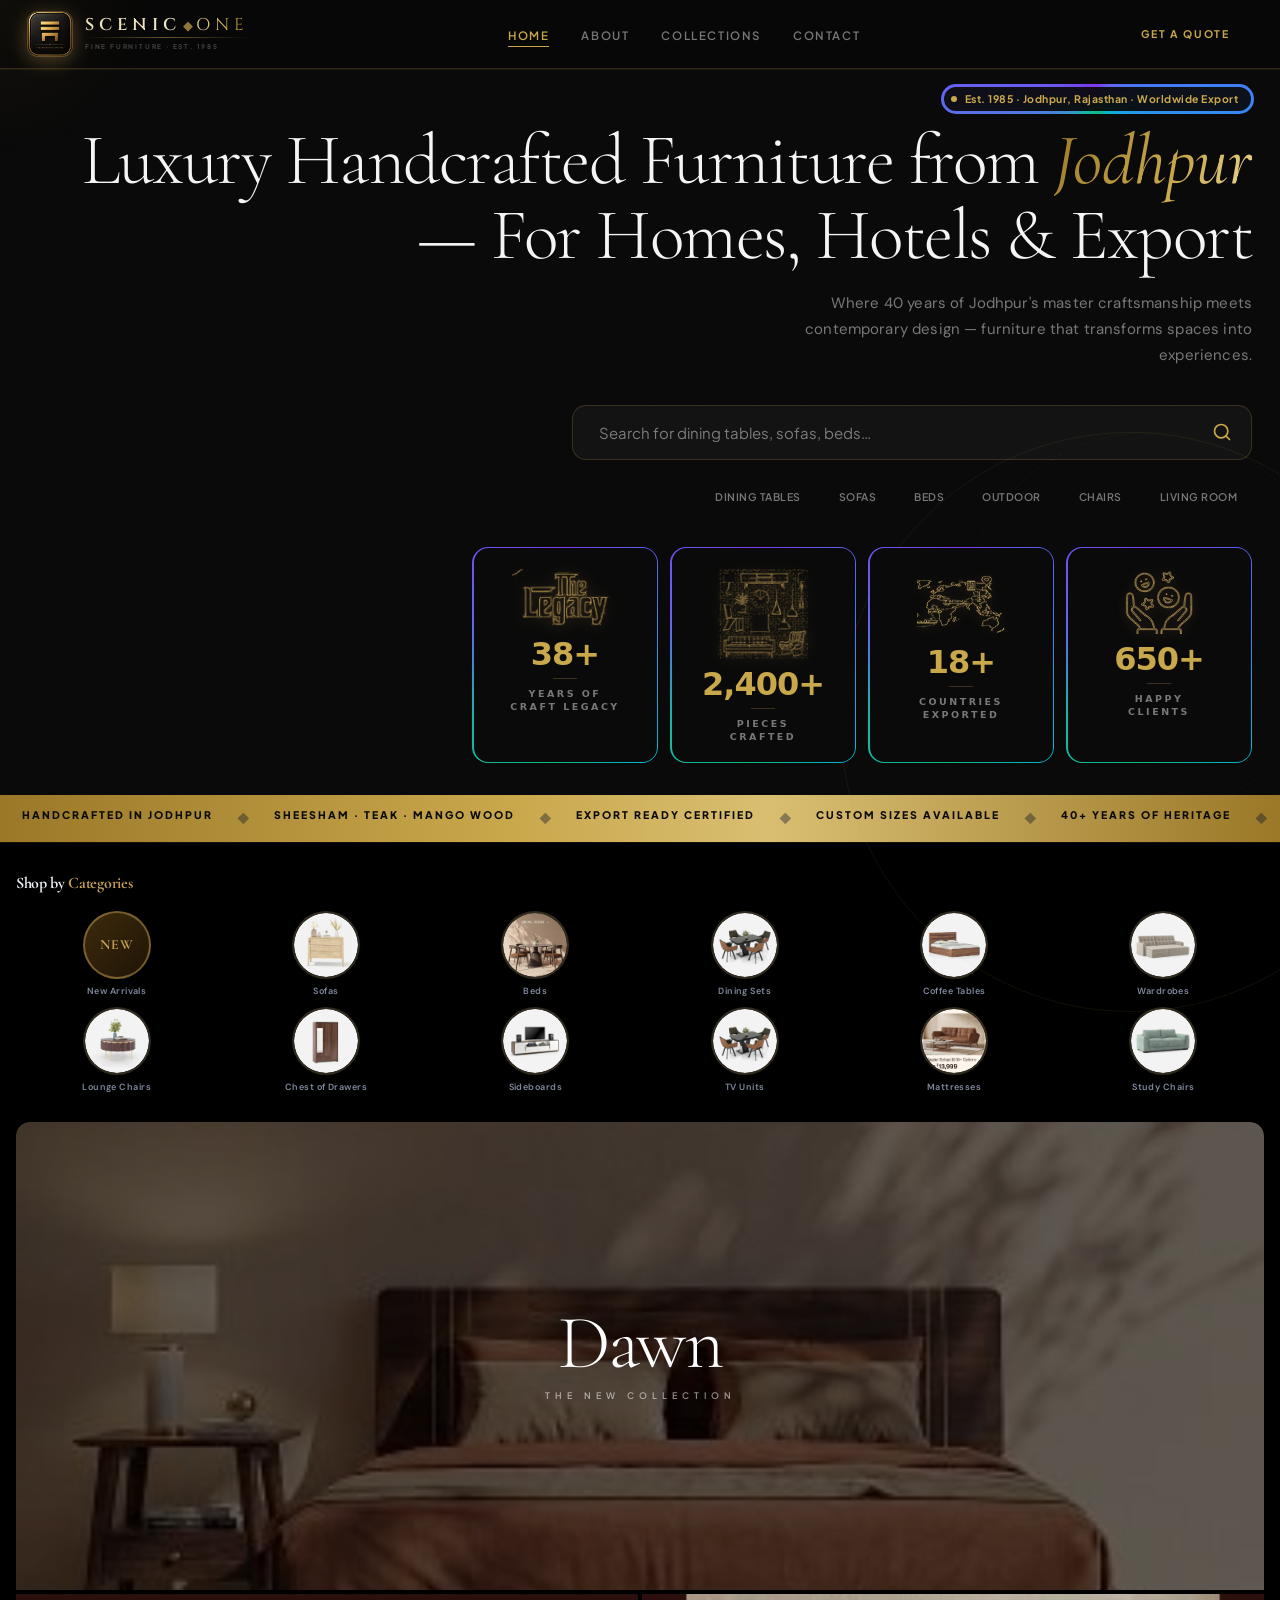
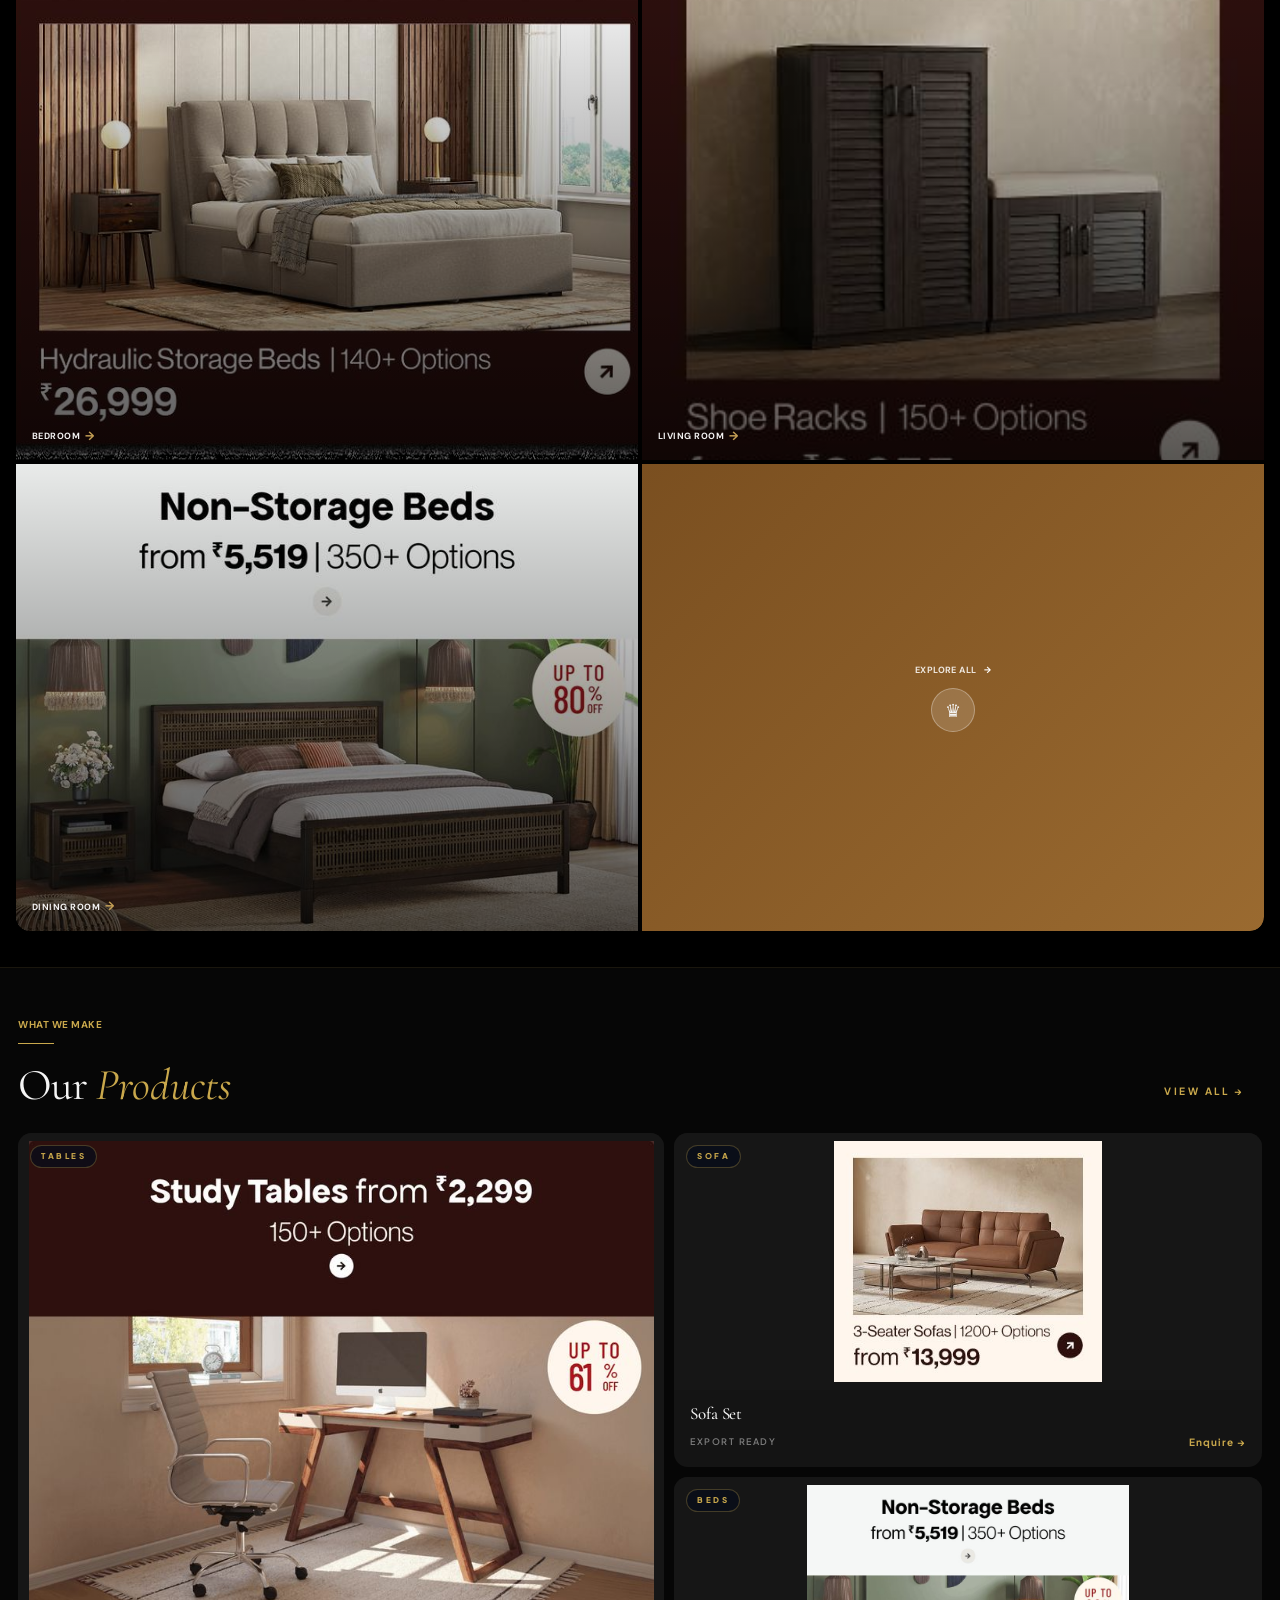
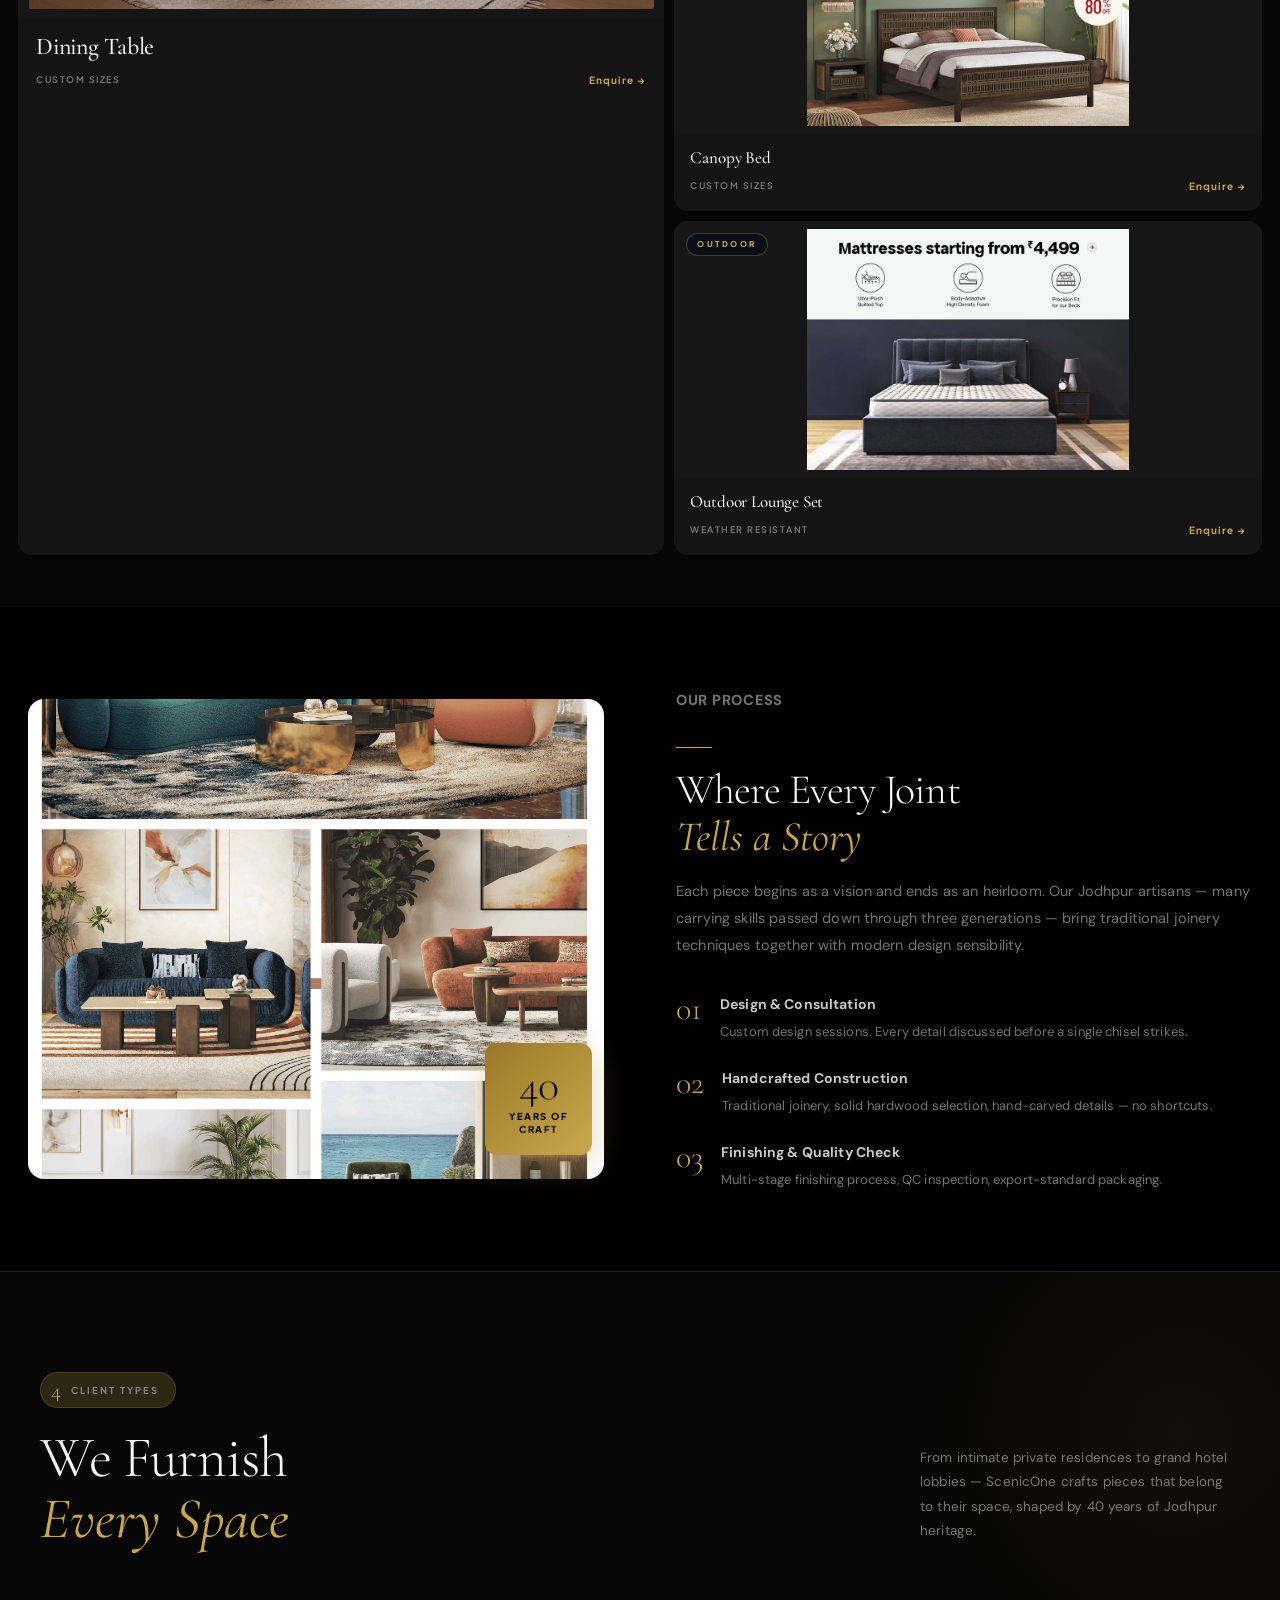
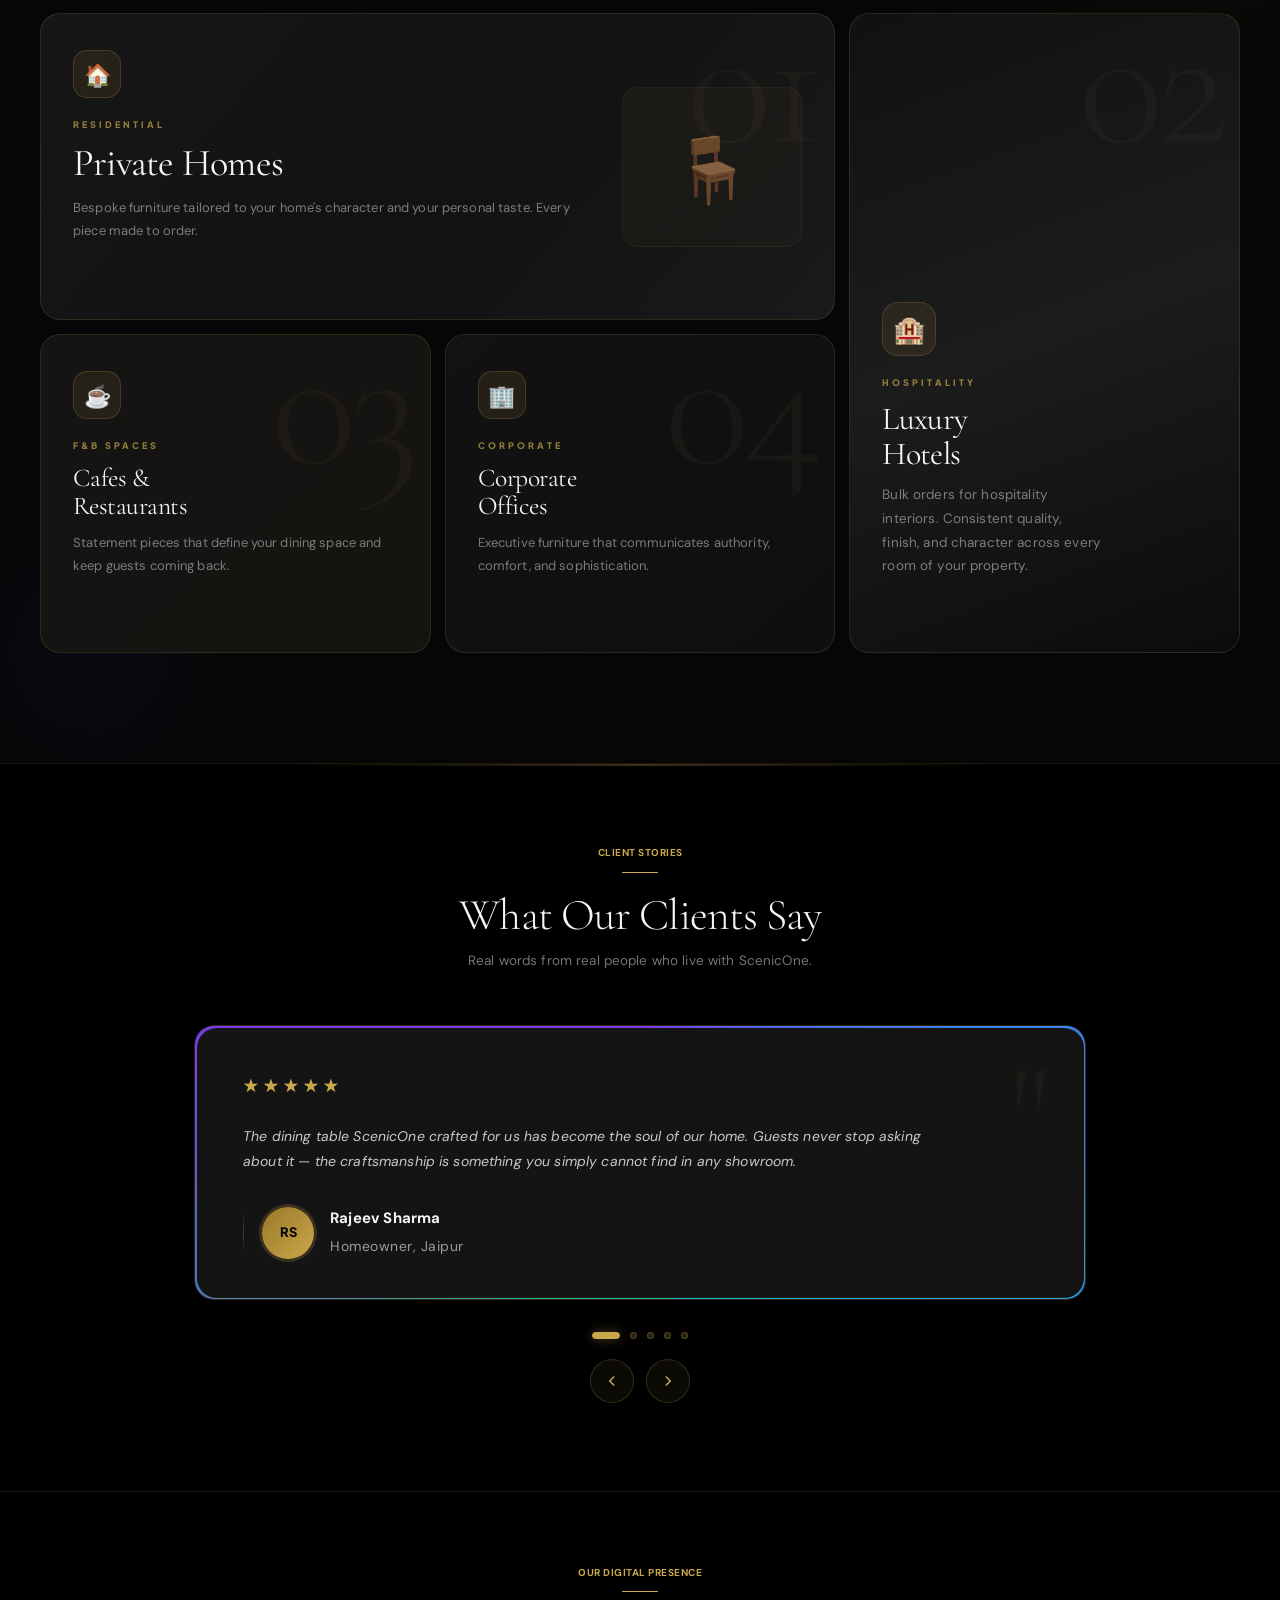
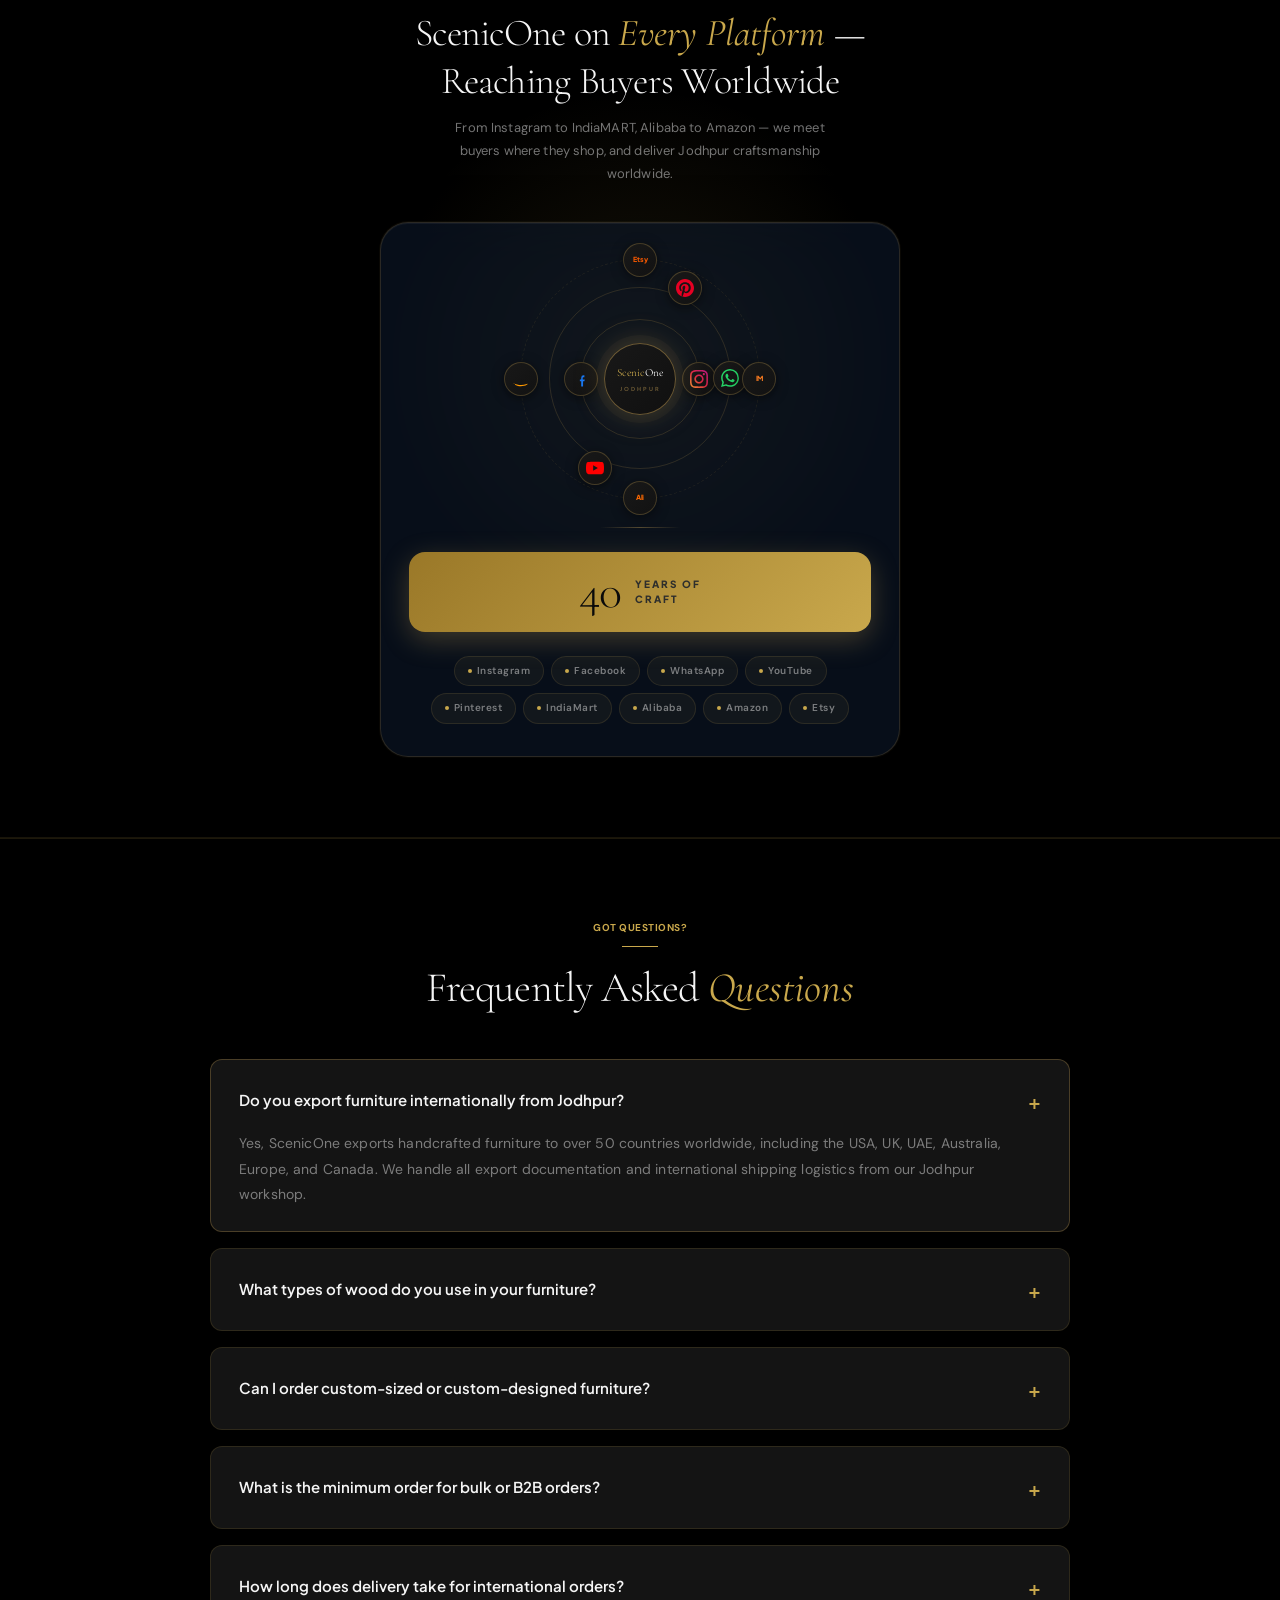
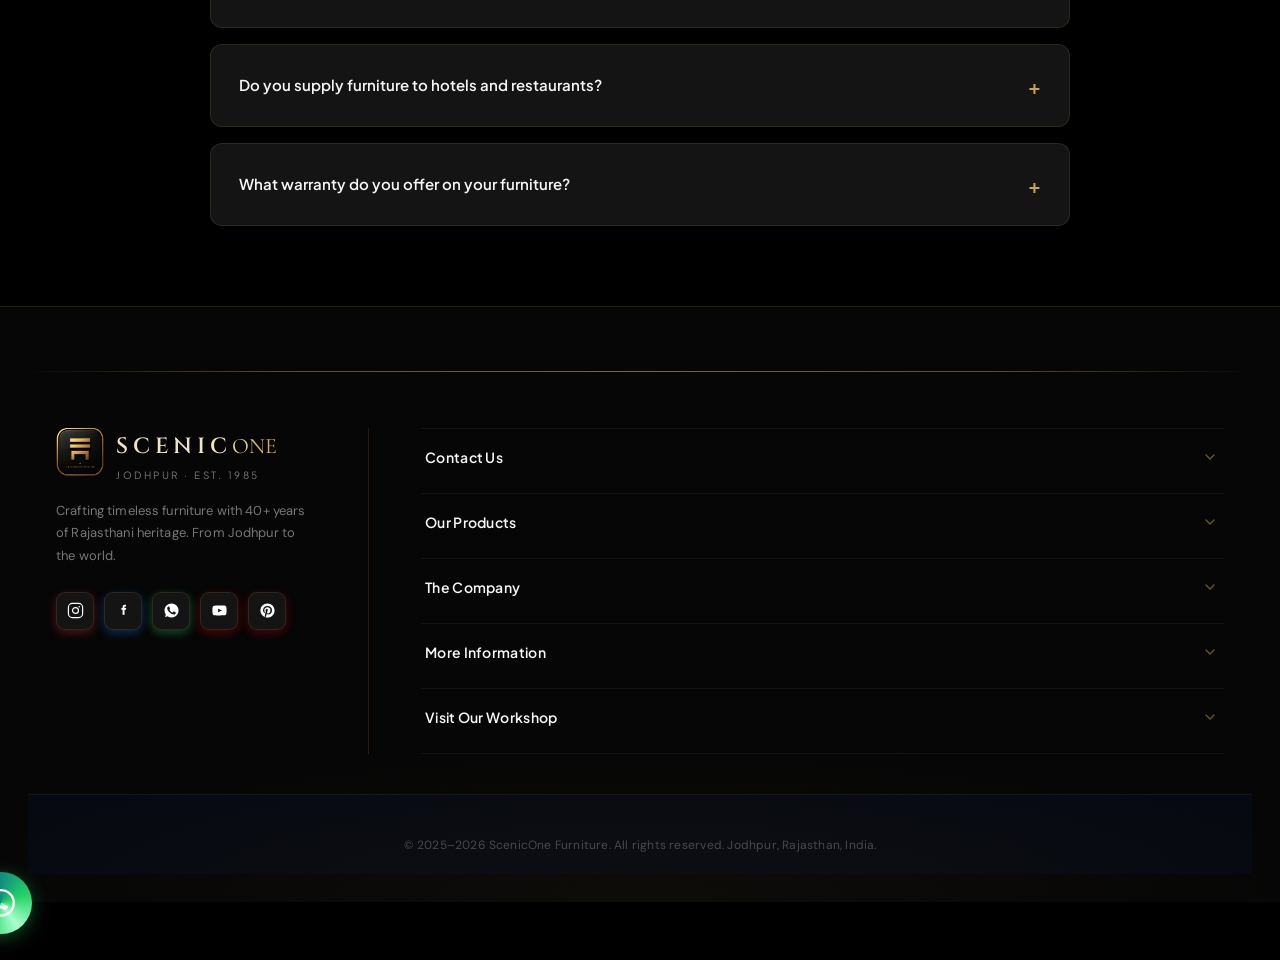
==== commit 93d0e606: "Rename scenicone-v11-3.html to index.html" ====
--- a/index.html
+++ b/index.html
@@ -1,61 +1,67 @@
 <!DOCTYPE html>
-<html lang="en">
-<!-- 
-  ╔══════════════════════════════════════════════════════╗
-  ║            Naukar AGENT-MAP — scenicone-v4  ( Lazy Hun Na )    ║
-  ║  GandFadd Mehnat HTML | Theme: Midnight Navy + Gold : Satzzxzxx 🤡 
-  ╠══════════════════════════════════════════════════════╣
-  ║  CSS SECTIONS (inside <style>)                       ║
-  ║  @section:root-vars      — CSS custom properties     ║
-  ║  @section:utilities      — Helper classes            ║
-  ║  @section:nav            — Navbar + mobile menu      ║
-  ║  @section:search-hero    — Hero + search bar + stats ║
-  ║  @section:marquee        — Scrolling ticker band     ║
-  ║  @section:section-header — Reusable section headers  ║
-  ║  @section:categories     — Category pill scroll      ║
-  ║  @section:collection     — Collection hero grid      ║
-  ║  @section:craftsmanship  — Heritage story section    ║
-  ║  @section:serve          — Who We Serve bento grid   ║
-  ║  @section:testimonials   — Carousel testimonials     ║
-  ║  @section:cta-banner     — Call-to-action banner     ║
-  ║  @section:featured       — Featured products grid    ║
-  ║  @section:orbit          — Orbit glassmorphism card  ║
-  ║  @section:footer         — Footer + accordions       ║
-  ║  @section:typography     — Font overrides system     ║
-  ╠══════════════════════════════════════════════════════╣
-  ║  HTML SECTIONS (look for SECTION: tags)              ║
-  ║  NAV, SEARCH-HERO, MARQUEE, CATEGORIES,              ║
-  ║  COLLECTION-HERO, FEATURED-PRODUCTS,                 ║
-  ║  CRAFTSMANSHIP, WHO-WE-SERVE, TESTIMONIALS,          ║
-  ║  ORBIT, CTA-BANNER, FOOTER                           ║
-  ╠══════════════════════════════════════════════════════╣
-  ║  KEY IDs: #navbar #search-hero #categories-scroll    ║
-  ║           #collection-hero-wrap #featured            ║
-  ║           #craftsmanship #serve #testimonials        ║
-  ║           #sc-orbit #cta-banner footer               ║
-  ╠══════════════════════════════════════════════════════╣
-  ║  KEY VARIABLES (edit in :root):                      ║
-  ║  --gold --bg --card --text --border                  ║
-  ╠══════════════════════════════════════════════════════╣
-  ║  SELF-REPAIR: JS auto-fixes broken nav/carousel/     ║
-  ║  footer. See @autorepair script before </body>       ║
-  ╚══════════════════════════════════════════════════════╝
--->
+<html lang="en-IN">
+<meta charset="UTF-8"/>
+<!-- AGENT-MAP: scenicone-v10 | Theme: Midnight Navy + Gold -->
 <head>
-<meta charset="UTF-8"/>
 <meta name="viewport" content="width=device-width, initial-scale=1.0"/>
 <title>ScenicOne Furniture — Luxury Handcrafted Furniture, Jodhpur</title>
-<meta name="description" content="ScenicOne crafts premium handmade furniture in Jodhpur, Rajasthan. 40+ years of heritage craftsmanship. Tables, chairs, beds, sofas, dining sets & outdoor furniture. Worldwide export."/>
-<meta name="keywords" content="furniture jodhpur, handcrafted furniture india, luxury furniture rajasthan, export furniture jodhpur, scenicone furniture, wooden furniture jodhpur"/>
+<meta name="description" content="ScenicOne — Jodhpur's finest luxury handcrafted furniture since 1985. Tables, beds, sofas, dining sets & outdoor furniture. B2B export worldwide. Request a free quote today."/>
+<meta name="keywords" content="luxury furniture jodhpur, handcrafted furniture india, furniture manufacturer jodhpur, luxury furniture manufacturer india, export furniture jodhpur, scenicone furniture, wooden furniture jodhpur, hotel furniture manufacturer india, restaurant furniture jodhpur, solid wood furniture india, sheesham furniture, teak furniture india, custom furniture manufacturer, b2b furniture india, furniture exporter rajasthan"/>
 <meta name="author" content="ScenicOne Furniture"/>
+<meta name="robots" content="index, follow, max-snippet:-1, max-image-preview:large, max-video-preview:-1"/>
+<!-- GEO SEO -->
+<meta name="geo.region" content="IN-RJ"/>
+<meta name="geo.placename" content="Jodhpur, Rajasthan, India"/>
+<meta name="geo.position" content="26.2389;73.0243"/>
+<meta name="ICBM" content="26.2389, 73.0243"/>
+<!-- DNS Prefetch & Resource Hints -->
+<link rel="dns-prefetch" href="//fonts.googleapis.com"/>
+<link rel="dns-prefetch" href="//fonts.gstatic.com"/>
+<link rel="dns-prefetch" href="//wa.me"/>
+<link rel="preconnect" href="https://www.scenicone.com"/>
 <meta property="og:title" content="ScenicOne Furniture — Luxury Handcrafted Furniture"/>
 <meta property="og:description" content="40+ years of Jodhpur craftsmanship. Premium furniture for homes, hotels, restaurants & offices. Worldwide export."/>
 <meta property="og:type" content="website"/>
 <meta property="og:url" content="https://www.scenicone.com"/>
 <meta name="theme-color" content="#c5a055"/>
+<link rel="canonical" href="https://www.scenicone.com/"/>
+<link rel="sitemap" type="application/xml" title="Sitemap" href="https://www.scenicone.com/sitemap.xml"/>
+<link rel="alternate" hreflang="en-IN" href="https://www.scenicone.com/"/>
+<link rel="alternate" hreflang="en-GB" href="https://www.scenicone.com/"/>
+<link rel="alternate" hreflang="en-AE" href="https://www.scenicone.com/"/>
+<link rel="alternate" hreflang="en-US" href="https://www.scenicone.com/"/>
+<link rel="alternate" hreflang="en-AU" href="https://www.scenicone.com/"/>
+<link rel="alternate" hreflang="en-CA" href="https://www.scenicone.com/"/>
+<link rel="alternate" hreflang="x-default" href="https://www.scenicone.com/"/>
+<meta property="og:image" content="https://www.scenicone.com/assets/og-image.jpg"/>
+<meta property="og:image:width" content="1200"/>
+<meta property="og:image:height" content="630"/>
+<meta property="og:image:alt" content="ScenicOne — Luxury Handcrafted Furniture from Jodhpur"/>
+<meta property="og:site_name" content="ScenicOne Furniture"/>
+<meta property="og:locale" content="en_IN"/>
+<meta property="og:locale:alternate" content="en_US"/>
+<meta property="og:locale:alternate" content="en_GB"/>
+<meta property="og:locale:alternate" content="en_AE"/>
+<meta name="twitter:card" content="summary_large_image"/>
+<meta name="twitter:site" content="@scenicone"/>
+<meta name="twitter:creator" content="@scenicone"/>
+<meta name="twitter:label1" content="Est."/>
+<meta name="twitter:data1" content="1985 — Jodhpur, India"/>
+<meta name="twitter:label2" content="Export"/>
+<meta name="twitter:data2" content="50+ Countries Worldwide"/>
+<meta name="twitter:title" content="ScenicOne — Luxury Handcrafted Furniture, Jodhpur"/>
+<meta name="twitter:description" content="40+ years of Jodhpur craftsmanship. Premium furniture for homes, hotels, restaurants & offices. Worldwide export."/>
+<meta name="twitter:image" content="https://www.scenicone.com/assets/og-image.jpg"/>
+<link rel="icon" type="image/x-icon" href="/favicon.ico"/>
+<link rel="icon" type="image/png" sizes="32x32" href="/favicon-32x32.png"/>
+<link rel="apple-touch-icon" sizes="180x180" href="/apple-touch-icon.png"/>
+<link rel="manifest" href="/site.webmanifest"/>
+<meta http-equiv="X-Content-Type-Options" content="nosniff"/>
+<meta http-equiv="Referrer-Policy" content="strict-origin-when-cross-origin"/>
 <link rel="preconnect" href="https://fonts.googleapis.com"/>
 <link rel="preconnect" href="https://fonts.gstatic.com" crossorigin/>
-<link href="https://fonts.googleapis.com/css2?family=Cormorant+Garamond:ital,wght@0,300;0,400;0,500;0,600;1,300;1,400;1,500;1,600&family=DM+Sans:ital,opsz,wght@0,9..40,300;0,9..40,400;0,9..40,500;0,9..40,600;0,9..40,700;1,9..40,400&display=swap" rel="stylesheet"/>
+<link rel="preload" as="style" fetchpriority="high" href="https://fonts.googleapis.com/css2?family=Cormorant+Garamond:ital,wght@0,300;0,400;1,300;1,400&family=DM+Sans:wght@400;600&family=Plus+Jakarta+Sans:wght@400;600;700&family=Cinzel:wght@400;500;600;700&family=Cinzel+Decorative:wght@400;700&display=swap"/>
+<link rel="stylesheet" href="https://fonts.googleapis.com/css2?family=Cormorant+Garamond:ital,wght@0,300;0,400;1,300;1,400&family=DM+Sans:wght@400;600&family=Plus+Jakarta+Sans:wght@400;600;700&family=Cinzel:wght@400;500;600;700&family=Cinzel+Decorative:wght@400;700&display=swap" media="print" onload="this.media='all'"/>
 <style>
 /* @section:root-vars ═══════════════════
    ROOT — Midnight Navy + Warm Gold
@@ -75,7 +81,7 @@
   --gold-pale: rgba(201,168,76,0.10);
   --gold-pale2: rgba(201,168,76,0.20);
   --gold-dim: rgba(201,168,76,0.5);
-  --bg: #0a0a0a;
+  --bg: #000000;
   --bg2: #060606;
   --bg3: #111111;
   --bg4: #0d0d0d;
@@ -90,13 +96,22 @@
 }
 *{margin:0;padding:0;box-sizing:border-box;}
 html{
-  scroll-behavior:smooth;
   overflow-x:hidden;
   -webkit-text-size-adjust:100%;
   text-size-adjust:100%;
 }
+
+/* Accessibility: Respect reduced motion preference */
+@media (prefers-reduced-motion: reduce) {
+  html { scroll-behavior: auto; }
+  .marquee-track { animation: none; }
+  .hero-ring-1, .hero-ring-2 { animation: none; }
+  .search-hero-top h1 em { animation: none; }
+  .hero-pill .pdot { animation: none; }
+  * { transition-duration: 0.01ms !important; animation-duration: 0.01ms !important; }
+}
 body{
-  background:var(--bg);color:var(--text);
+  background:#000000;color:var(--text);
   font-family:'Plus Jakarta Sans',sans-serif;
   font-size:15px;line-height:1.65;
   overflow-x:hidden;
@@ -106,7 +121,7 @@
 /* Grain overlay */
 body::before{
   content:'';position:fixed;inset:0;
-  background-image:url("data:image/svg+xml,%3Csvg xmlns='http://www.w3.org/2000/svg' width='260' height='260'%3E%3Cfilter id='n'%3E%3CfeTurbulence type='fractalNoise' baseFrequency='0.78' numOctaves='4' stitchTiles='stitch'/%3E%3CfeColorMatrix type='saturate' values='0'/%3E%3C/filter%3E%3Crect width='260' height='260' filter='url(%23n)' opacity='1'/%3E%3C/svg%3E");
+  background-image:url('assets/images/pattern.svg');
   opacity:0.055;pointer-events:none;z-index:9998;
 }
 
@@ -174,23 +189,64 @@
 #navbar.scrolled{background:rgba(5,5,5,0.99);box-shadow:0 2px 28px rgba(0,0,0,0.7),0 1px 0 rgba(201,168,76,0.15);}
 
 /* Logo */
-.nav-logo{display:flex;align-items:center;gap:11px;text-decoration:none;}
+.nav-logo{display:flex;align-items:center;gap:13px;text-decoration:none;}
 .logo-icon{
-  width:42px;height:42px;border-radius:10px;flex-shrink:0;
-  background:linear-gradient(135deg,var(--gold-deep) 0%,var(--gold) 65%,var(--gold-light) 100%);
+  width:44px;height:44px;border-radius:10px;flex-shrink:0;
   display:flex;align-items:center;justify-content:center;
-  box-shadow:0 2px 14px rgba(197,160,85,0.4);
-  position:relative;overflow:hidden;
-}
-.logo-icon::before{content:'';position:absolute;inset:0;background:linear-gradient(135deg,rgba(255,255,255,0.22) 0%,transparent 55%);}
-.logo-icon svg{width:22px;height:22px;fill:#0a0a0a;position:relative;z-index:1;}
-.logo-text-wrap{display:flex;flex-direction:column;}
-.logo-text{
-  font-family:'Cormorant Garamond',serif;
-  font-size:20px;font-weight:500;letter-spacing:1px;line-height:1;color:var(--text);
-}
+  box-shadow:0 0 0 1px rgba(197,160,85,0.3), 0 4px 20px rgba(197,160,85,0.4);
+  overflow:hidden;
+  background:#0a0a0a;
+}
+.logo-icon img{width:100%;height:100%;object-fit:cover;border-radius:10px;}
+.logo-text-wrap{display:flex;flex-direction:column;gap:0px;}
+
+/* Main brand name row */
+.logo-name-row{
+  display:flex;align-items:baseline;gap:0;line-height:1;
+}
+.logo-scenic{
+  font-family:'Cinzel',serif;
+  font-size:17px;font-weight:600;
+  letter-spacing:5px;
+  text-transform:uppercase;
+  color:#f0e4c4;
+}
+.logo-sep{
+  font-family:'Cinzel',serif;
+  font-size:13px;font-weight:400;
+  color:var(--gold);
+  letter-spacing:0;
+  margin:0 3px 0 2px;
+  opacity:0.7;
+}
+.logo-one{
+  font-family:'Cinzel',serif;
+  font-size:17px;font-weight:400;
+  letter-spacing:5px;
+  text-transform:uppercase;
+  background:linear-gradient(90deg,var(--gold-light) 0%,var(--gold) 60%,var(--gold-deep) 100%);
+  -webkit-background-clip:text;-webkit-text-fill-color:transparent;
+  background-clip:text;
+}
+
+/* Thin gold rule below brand name */
+.logo-rule{
+  width:100%;height:1px;
+  background:linear-gradient(90deg,transparent,var(--gold-dim),transparent);
+  margin:4px 0 3px;
+}
+
+.logo-sub{
+  font-family:'Plus Jakarta Sans',sans-serif;
+  font-size:6.5px;font-weight:700;letter-spacing:1.8px;
+  text-transform:uppercase;
+  color:var(--muted2);
+  white-space:nowrap;
+}
+
+/* Keep old .logo-text for anything else that uses it */
+.logo-text{color:var(--text);}
 .logo-text span{color:var(--gold);}
-.logo-sub{font-size:7.5px;font-weight:700;letter-spacing:2.8px;text-transform:uppercase;color:var(--muted);margin-top:2px;}
 
 .nav-links{display:flex;gap:32px;list-style:none;}
 .nav-links a{
@@ -235,22 +291,20 @@
 ═══════════════════════════════════════ */
 #search-hero{
   margin-top:68px;
-  background:linear-gradient(160deg,#080808 0%,#0f0f0f 60%,#060606 100%);
-  padding:64px 28px 50px;position:relative;
-  overflow:hidden;
+  background:#0a0a0a;
+  padding:0px 28px 32px;position:relative;
+  overflow:visible;
 }
 #search-hero::before{
   content:'';position:absolute;inset:0;
-  background:
-    radial-gradient(ellipse at 72% 38%,rgba(201,168,76,0.14) 0%,transparent 55%),
-    radial-gradient(ellipse at 18% 72%,rgba(201,168,76,0.05) 0%,transparent 55%);
+  background:none;
   pointer-events:none;
 }
 /* Star-dot pattern */
 #search-hero::after{
   content:'';position:absolute;inset:0;
   background-image:radial-gradient(rgba(197,160,85,0.22) 1px,transparent 1px);
-  background-size:52px 52px;opacity:0.18;pointer-events:none;
+  background-size:52px 52px;opacity:0.06;pointer-events:none;
 }
 /* Spinning rings in hero */
 .hero-ring{
@@ -274,8 +328,8 @@
   to{transform:translateY(-50%) rotate(360deg);}
 }
 
-.search-hero-inner{max-width:1280px;margin:0 auto;position:relative;z-index:1;}
-.search-hero-top{text-align:right;margin-bottom:34px;}
+.search-hero-inner{max-width:1280px;margin:0 auto;position:relative;z-index:1;overflow:visible;}
+.search-hero-top{text-align:right;margin-bottom:20px;padding-top:16px;overflow:visible;}
 .search-hero-top .label-caps{margin-bottom:16px;}
 .search-hero-top h1{
   font-family:'Cormorant Garamond',serif;
@@ -296,7 +350,7 @@
 .hero-pill{
   display:inline-flex;align-items:center;gap:8px;
   background:var(--gold-pale2);border:1px solid rgba(197,160,85,0.28);
-  padding:5px 14px 5px 8px;border-radius:100px;margin-bottom:20px;
+  padding:5px 14px 5px 8px;border-radius:100px;margin-bottom:10px;
 }
 .hero-pill .pdot{width:6px;height:6px;background:var(--gold);border-radius:50%;animation:pulse 1.8s infinite;}
 @keyframes pulse{0%,100%{opacity:1;}50%{opacity:0.3;}}
@@ -309,25 +363,49 @@
 }
 .hstat{
   position:relative;
+  isolation:isolate;
   padding:22px 20px 20px;
-  background:rgba(12,12,12,0.75);
-  border:1px solid rgba(197,160,85,0.14);
+  background:#0a0a0a;
+  border:none;
   border-radius:16px;
   text-align:center;
   backdrop-filter:blur(16px);
   -webkit-backdrop-filter:blur(16px);
-  transition:border-color 0.28s,box-shadow 0.28s,transform 0.28s;
+  transition:transform 0.28s;
   overflow:hidden;
 }
+/* Glow border layer — always visible */
 .hstat::before{
-  content:'';position:absolute;inset:0;
-  background:radial-gradient(ellipse at 50% 0%,rgba(197,160,85,0.07) 0%,transparent 65%);
-  pointer-events:none;
+  content:'';
+  position:absolute;
+  inset:-1.5px;
+  border-radius:17.5px;
+  background:conic-gradient(
+    from var(--glow-angle),
+    #7c3aed 0%,
+    #3b82f6 20%,
+    #06b6d4 38%,
+    #10b981 52%,
+    #14b8a6 65%,
+    #6366f1 80%,
+    #7c3aed 100%
+  );
+  animation:glow-spin 4s linear infinite;
+  z-index:-2;
+  opacity:1;
+}
+/* Dark fill layer */
+.hstat::after{
+  content:'';
+  position:absolute;
+  inset:1.5px;
+  border-radius:14.5px;
+  background:#0a0a0a;
+  z-index:-1;
 }
 .hstat:hover{
-  border-color:rgba(197,160,85,0.38);
-  box-shadow:0 8px 28px rgba(0,0,0,0.35),0 0 18px rgba(197,160,85,0.1);
   transform:translateY(-3px);
+  box-shadow:0 8px 28px rgba(0,0,0,0.35);
 }
 .hstat-icon{
   font-size:16px;margin-bottom:10px;display:block;opacity:0.7;
@@ -1074,7 +1152,7 @@
 /* @section:footer ═══════════════════════
    FOOTER
 ═══════════════════════════════════════ */
-footer{background:#080f1e;border-top:1px solid var(--border);padding:64px 28px 28px;}
+footer{background:#000000;border-top:1px solid var(--border);padding:64px 28px 28px;}
 .footer-grid{
   max-width:1280px;margin:0 auto;
   display:grid;grid-template-columns:2fr 1fr 1fr 1.5fr;
@@ -1172,7 +1250,7 @@
   .coll-hero-main{aspect-ratio:4/3;}
   .coll-hero-bottom{grid-template-columns:1fr;}
   .cat-pill-circle{width:82px;height:82px;}
-  #search-hero{padding:44px 18px 34px;}
+  #search-hero{padding:0px 18px 24px;}
   .hero-stats-bar{grid-template-columns:repeat(2,1fr);gap:8px;max-width:100%;}
   .hstat .hnum{font-size:24px;}
   .hstat{padding:16px 12px 14px;border-radius:12px;}
@@ -1183,7 +1261,7 @@
 }
 
 /* ══ CATEGORY GRID ══ */
-#shop-cats{background:#0a101e;padding:32px 0 28px;border-top:1px solid rgba(197,160,85,0.1);}
+#shop-cats{background:#000000;padding:32px 0 28px;border-top:1px solid rgba(197,160,85,0.1);}
 .sc2-inner{max-width:1280px;margin:0 auto;padding:0 16px;}
 .sc2-title{font-size:16px;font-weight:700;color:#eef0f8;margin-bottom:18px;}
 .sc2-title span{color:#c5a055;}
@@ -1715,9 +1793,391 @@
   .fp-card-sm .fp-img-wrap { aspect-ratio: 4/3; }
 }
 
+/* ── Floating WhatsApp Button ── */
+.whatsapp-float{
+  position:fixed;bottom:28px;right:28px;z-index:9997;
+  width:58px;height:58px;border-radius:50%;
+  background:#25D366;
+  display:flex;align-items:center;justify-content:center;
+  box-shadow:0 4px 20px rgba(37,211,102,0.45);
+  transition:transform 0.2s,box-shadow 0.2s;
+}
+.whatsapp-float:hover{
+  transform:scale(1.1);
+  box-shadow:0 8px 28px rgba(37,211,102,0.55);
+}
+@media(max-width:480px){
+  .whatsapp-float{bottom:20px;right:16px;width:52px;height:52px;}
+}
+
+/* ── FAQ Section ── */
+.faq-item:hover{border-color:rgba(197,160,85,0.32) !important;}
+.faq-item summary::-webkit-details-marker{display:none;}
+.faq-item[open]{border-color:rgba(197,160,85,0.3) !important;}
+
 </style>
+<!-- ═══ STRUCTURED DATA V10 — ENTITY SEO + AI SEARCH + KNOWLEDGE GRAPH ═══ -->
+
+<!-- 1. Organization + LocalBusiness + FurnitureStore (Primary Entity) -->
+<script type="application/ld+json">
+{
+  "@context": "https://schema.org",
+  "@graph": [
+    {
+      "@type": ["Organization","LocalBusiness","FurnitureStore"],
+      "@id": "https://www.scenicone.com/#organization",
+      "name": "ScenicOne Furniture",
+      "alternateName": ["ScenicOne","Scenic One Furniture","ScenicOne Jodhpur"],
+      "legalName": "ScenicOne Furniture",
+      "url": "https://www.scenicone.com",
+      "logo": {
+        "@type": "ImageObject",
+        "@id": "https://www.scenicone.com/#logo",
+        "url": "https://www.scenicone.com/assets/logo.png",
+        "width": 400,
+        "height": 120,
+        "caption": "ScenicOne Furniture — Luxury Handcrafted Furniture, Jodhpur India"
+      },
+      "image": {
+        "@type": "ImageObject",
+        "@id": "https://www.scenicone.com/#primaryimage",
+        "url": "https://www.scenicone.com/assets/og-image.jpg",
+        "width": 1200,
+        "height": 630,
+        "caption": "ScenicOne Luxury Handcrafted Furniture Manufacturer Jodhpur India"
+      },
+      "description": "ScenicOne is India's premier luxury handcrafted furniture manufacturer based in Jodhpur, Rajasthan. Founded in 1985, ScenicOne produces premium solid wood furniture — including dining tables, beds, sofas, outdoor furniture, hotel furniture, and restaurant furniture — crafted by master artisans and exported to over 50 countries worldwide.",
+      "foundingDate": "1985",
+      "numberOfEmployees": {"@type": "QuantitativeValue","value": 200},
+      "address": {
+        "@type": "PostalAddress",
+        "@id": "https://www.scenicone.com/#address",
+        "streetAddress": "Furniture Market, Jodhpur",
+        "addressLocality": "Jodhpur",
+        "addressRegion": "Rajasthan",
+        "postalCode": "342001",
+        "addressCountry": "IN"
+      },
+      "geo": {
+        "@type": "GeoCoordinates",
+        "@id": "https://www.scenicone.com/#geocoordinates",
+        "latitude": 26.2389,
+        "longitude": 73.0243
+      },
+      "hasMap": "https://maps.google.com/?q=ScenicOne+Furniture+Jodhpur",
+      "telephone": "+91-XXXXXXXXXX",
+      "email": "info@scenicone.com",
+      "priceRange": "\u20b9\u20b9\u20b9",
+      "currenciesAccepted": "INR, USD, GBP, AED, EUR",
+      "paymentAccepted": "Bank Transfer, Wire Transfer, Letter of Credit",
+      "openingHoursSpecification": [
+        {
+          "@type": "OpeningHoursSpecification",
+          "dayOfWeek": ["Monday","Tuesday","Wednesday","Thursday","Friday","Saturday"],
+          "opens": "09:00",
+          "closes": "18:00"
+        }
+      ],
+      "areaServed": [
+        {"@type": "Country","name": "India"},
+        {"@type": "Country","name": "United States"},
+        {"@type": "Country","name": "United Kingdom"},
+        {"@type": "Country","name": "United Arab Emirates"},
+        {"@type": "Country","name": "Australia"},
+        {"@type": "Country","name": "Canada"},
+        {"@type": "Country","name": "Germany"},
+        {"@type": "Country","name": "France"},
+        {"@type": "Country","name": "Netherlands"}
+      ],
+      "serviceArea": {"@type": "GeoShape","name": "Worldwide — Jodhpur Furniture Export"},
+      "brand": {
+        "@type": "Brand",
+        "@id": "https://www.scenicone.com/#brand",
+        "name": "ScenicOne",
+        "description": "ScenicOne is a luxury furniture brand from Jodhpur, India, known for handcrafted solid wood furniture combining traditional Rajasthani craftsmanship with contemporary design.",
+        "logo": {"@id": "https://www.scenicone.com/#logo"}
+      },
+      "founder": {
+        "@type": "Person",
+        "@id": "https://www.scenicone.com/#founder",
+        "name": "ScenicOne Founder",
+        "jobTitle": "Founder & Master Craftsman",
+        "worksFor": {"@id": "https://www.scenicone.com/#organization"}
+      },
+      "knowsAbout": [
+        "Luxury Furniture Manufacturing","Solid Wood Furniture","Handcrafted Furniture India",
+        "Furniture Export from India","Hotel Furniture Manufacturer","Restaurant Furniture Manufacturer",
+        "Custom Furniture Manufacturing","Jodhpur Furniture Industry","Sheesham Wood Furniture",
+        "Teak Wood Furniture","Mango Wood Furniture","Rajasthani Craftsmanship",
+        "B2B Furniture Export","Premium Wooden Furniture"
+      ],
+      "hasOfferCatalog": {
+        "@type": "OfferCatalog",
+        "@id": "https://www.scenicone.com/#offercatalog",
+        "name": "ScenicOne Furniture Collections",
+        "itemListElement": [
+          {"@type": "OfferCatalog","name": "Luxury Bedroom Furniture","url": "https://www.scenicone.com/products/beds"},
+          {"@type": "OfferCatalog","name": "Dining Tables & Chairs","url": "https://www.scenicone.com/products/dining-tables"},
+          {"@type": "OfferCatalog","name": "Sofas & Living Room Furniture","url": "https://www.scenicone.com/products/sofas"},
+          {"@type": "OfferCatalog","name": "Outdoor & Garden Furniture","url": "https://www.scenicone.com/products/outdoor"},
+          {"@type": "OfferCatalog","name": "Hotel & Hospitality Furniture","url": "https://www.scenicone.com/products/hotel-furniture"},
+          {"@type": "OfferCatalog","name": "Restaurant Furniture","url": "https://www.scenicone.com/products/restaurant-furniture"},
+          {"@type": "OfferCatalog","name": "Office Furniture","url": "https://www.scenicone.com/products/office-furniture"},
+          {"@type": "OfferCatalog","name": "Custom Furniture Orders","url": "https://www.scenicone.com/enquiry"}
+        ]
+      },
+      "aggregateRating": {
+        "@type": "AggregateRating",
+        "@id": "https://www.scenicone.com/#aggregaterating",
+        "itemReviewed": {"@id": "https://www.scenicone.com/#organization"},
+        "ratingValue": "4.9","reviewCount": "47","bestRating": "5","worstRating": "1"
+      },
+      "review": [
+        {
+          "@type": "Review",
+          "author": {"@type": "Person","name": "James H."},
+          "reviewRating": {"@type": "Rating","ratingValue": "5","bestRating": "5"},
+          "reviewBody": "Exceptional quality. The sheesham dining table we ordered from ScenicOne is stunning — solid, well-finished, and arrived exactly as described. Highly recommend for B2B buyers.",
+          "datePublished": "2024-09-12"
+        },
+        {
+          "@type": "Review",
+          "author": {"@type": "Person","name": "Priya M."},
+          "reviewRating": {"@type": "Rating","ratingValue": "5","bestRating": "5"},
+          "reviewBody": "We furnished our boutique hotel with ScenicOne furniture. The custom bedroom sets are beautiful and delivered on time. Their export process is very professional.",
+          "datePublished": "2024-11-05"
+        }
+      ],
+      "contactPoint": [
+        {
+          "@type": "ContactPoint",
+          "@id": "https://www.scenicone.com/#contactpoint-general",
+          "contactType": "customer service",
+          "telephone": "+91-XXXXXXXXXX",
+          "email": "info@scenicone.com",
+          "availableLanguage": ["English","Hindi"],
+          "areaServed": "Worldwide"
+        },
+        {
+          "@type": "ContactPoint",
+          "@id": "https://www.scenicone.com/#contactpoint-export",
+          "contactType": "sales",
+          "telephone": "+91-XXXXXXXXXX",
+          "email": "export@scenicone.com",
+          "availableLanguage": ["English"],
+          "areaServed": ["US","GB","AE","AU","CA","DE","FR","NL"]
+        },
+        {
+          "@type": "ContactPoint",
+          "@id": "https://www.scenicone.com/#contactpoint-whatsapp",
+          "contactType": "customer support",
+          "url": "https://wa.me/919999999999",
+          "availableLanguage": ["English","Hindi"],
+          "areaServed": "Worldwide"
+        }
+      ],
+      "sameAs": [
+        "https://www.instagram.com/scenicone",
+        "https://www.facebook.com/scenicone",
+        "https://www.youtube.com/@scenicone",
+        "https://www.pinterest.com/scenicone",
+        "https://www.linkedin.com/company/scenicone"
+      ]
+    }
+  ]
+}
+</script>
+
+<!-- 2. WebSite + SearchAction -->
+<script type="application/ld+json">
+{
+  "@context": "https://schema.org",
+  "@type": "WebSite",
+  "@id": "https://www.scenicone.com/#website",
+  "url": "https://www.scenicone.com/",
+  "name": "ScenicOne Furniture",
+  "description": "Luxury handcrafted furniture manufacturer from Jodhpur, India. Premium solid wood furniture for homes, hotels, restaurants. Worldwide export since 1985.",
+  "publisher": {"@id": "https://www.scenicone.com/#organization"},
+  "inLanguage": "en-IN",
+  "potentialAction": {
+    "@type": "SearchAction",
+    "target": {"@type": "EntryPoint","urlTemplate": "https://www.scenicone.com/products?q={search_term_string}"},
+    "query-input": "required name=search_term_string"
+  }
+}
+</script>
+
+<!-- 3. WebPage (HomePage) -->
+<script type="application/ld+json">
+{
+  "@context": "https://schema.org",
+  "@type": "WebPage",
+  "@id": "https://www.scenicone.com/#webpage",
+  "url": "https://www.scenicone.com/",
+  "name": "ScenicOne Furniture — Luxury Handcrafted Furniture, Jodhpur India",
+  "description": "ScenicOne — Jodhpur's finest luxury handcrafted furniture since 1985. Tables, beds, sofas, dining sets & outdoor furniture. B2B export worldwide.",
+  "isPartOf": {"@id": "https://www.scenicone.com/#website"},
+  "about": {"@id": "https://www.scenicone.com/#organization"},
+  "primaryImageOfPage": {"@id": "https://www.scenicone.com/#primaryimage"},
+  "datePublished": "2024-01-01",
+  "dateModified": "2025-06-01",
+  "inLanguage": "en-IN",
+  "breadcrumb": {
+    "@type": "BreadcrumbList",
+    "@id": "https://www.scenicone.com/#breadcrumb",
+    "itemListElement": [{"@type": "ListItem","position": 1,"name": "Home","item": "https://www.scenicone.com/"}]
+  },
+  "speakable": {
+    "@type": "SpeakableSpecification",
+    "cssSelector": [".search-hero-top h1",".search-hero-top p",".label-caps"]
+  }
+}
+</script>
+
+<!-- 4. FAQPage -->
+<script type="application/ld+json">
+{
+  "@context": "https://schema.org",
+  "@type": "FAQPage",
+  "@id": "https://www.scenicone.com/#faqpage",
+  "mainEntity": [
+    {
+      "@type": "Question",
+      "name": "Do you export furniture internationally from Jodhpur?",
+      "acceptedAnswer": {"@type": "Answer","text": "Yes, ScenicOne exports handcrafted furniture to over 50 countries worldwide, including the USA, UK, UAE, Australia, Europe, and Canada. We handle all export documentation and international shipping logistics from our Jodhpur, Rajasthan workshop."}
+    },
+    {
+      "@type": "Question",
+      "name": "What types of wood do you use in your furniture?",
+      "acceptedAnswer": {"@type": "Answer","text": "We primarily use Sheesham (Indian Rosewood), Teak, Mango Wood, and Acacia — all sustainably sourced solid hardwoods known for their durability, beauty, and rich grain character. Each piece is crafted from hand-selected timber by our master craftsmen in Jodhpur."}
+    },
+    {
+      "@type": "Question",
+      "name": "Can I order custom-sized or custom-designed furniture?",
+      "acceptedAnswer": {"@type": "Answer","text": "Absolutely. Custom orders are a core part of what we do at ScenicOne. You can specify dimensions, wood type, finish colour, leg style, and upholstery. Our team will provide a detailed quote within 48 hours of your enquiry."}
+    },
+    {
+      "@type": "Question",
+      "name": "What is the minimum order for bulk or B2B orders?",
+      "acceptedAnswer": {"@type": "Answer","text": "For hotel, restaurant, and commercial B2B orders, the minimum order value is typically \u20b92,00,000 (approx. USD 2,400). For export container orders, we can fill 20-foot and 40-foot containers with mixed product selections from Jodhpur."}
+    },
+    {
+      "@type": "Question",
+      "name": "How long does delivery take for international orders?",
+      "acceptedAnswer": {"@type": "Answer","text": "Standard production time is 4\u20138 weeks depending on order size and customisation. International sea freight from Jodhpur takes 4\u20136 additional weeks to European and American destinations, and 2\u20133 weeks to Middle Eastern destinations."}
+    },
+    {
+      "@type": "Question",
+      "name": "Do you supply furniture to hotels and restaurants?",
+      "acceptedAnswer": {"@type": "Answer","text": "Yes, hospitality furniture is one of ScenicOne's specialities. We have furnished boutique hotels, resorts, restaurants, and cafés across India, the Middle East, Europe, and the USA. We provide custom hotel furniture packages including dining, bedroom, lobby, and outdoor furniture sets."}
+    },
+    {
+      "@type": "Question",
+      "name": "What warranty do you offer on your furniture?",
+      "acceptedAnswer": {"@type": "Answer","text": "All ScenicOne furniture comes with a 2-year manufacturer warranty covering structural defects. Our solid wood pieces are built to last generations with proper care. We provide detailed care instructions with every order."}
+    },
+    {
+      "@type": "Question",
+      "name": "What is ScenicOne Furniture?",
+      "acceptedAnswer": {"@type": "Answer","text": "ScenicOne Furniture is a luxury handcrafted furniture manufacturer based in Jodhpur, Rajasthan, India. Founded in 1985, ScenicOne specialises in premium solid wood furniture including dining tables, beds, sofas, outdoor furniture, hotel furniture, and custom pieces. ScenicOne exports to over 50 countries and is trusted by hotels, restaurants, interior designers, and homeowners worldwide."}
+    },
+    {
+      "@type": "Question",
+      "name": "Where is ScenicOne Furniture located?",
+      "acceptedAnswer": {"@type": "Answer","text": "ScenicOne Furniture is located in Jodhpur, Rajasthan, India — the world-renowned furniture manufacturing hub. Jodhpur is famous for its skilled artisans and centuries-old furniture-making tradition."}
+    },
+    {
+      "@type": "Question",
+      "name": "Is ScenicOne furniture sustainable?",
+      "acceptedAnswer": {"@type": "Answer","text": "Yes, ScenicOne is committed to sustainable furniture manufacturing. We source timber from certified suppliers, use eco-friendly finishes where possible, and follow responsible manufacturing practices. Our solid wood furniture is built to last decades, reducing waste compared to mass-produced alternatives."}
+    }
+  ]
+}
+</script>
+
+<!-- 5. Products ItemList -->
+<script type="application/ld+json">
+{
+  "@context": "https://schema.org",
+  "@type": "ItemList",
+  "@id": "https://www.scenicone.com/#productlist",
+  "name": "ScenicOne Furniture Collections",
+  "description": "Luxury handcrafted furniture collections by ScenicOne — manufacturer in Jodhpur, India",
+  "url": "https://www.scenicone.com/",
+  "numberOfItems": 8,
+  "itemListElement": [
+    {
+      "@type": "ListItem","position": 1,
+      "item": {
+        "@type": "Product",
+        "@id": "https://www.scenicone.com/products/dining-table",
+        "name": "Luxury Handcrafted Dining Table",
+        "description": "Premium solid Sheesham wood dining table handcrafted by master artisans in Jodhpur, India. Available in custom sizes for home, hotel, and restaurant use.",
+        "brand": {"@id": "https://www.scenicone.com/#brand"},
+        "manufacturer": {"@id": "https://www.scenicone.com/#organization"},
+        "material": "Solid Sheesham Wood","countryOfOrigin": "IN",
+        "offers": {"@type": "Offer","availability": "https://schema.org/InStock","priceCurrency": "INR","seller": {"@id": "https://www.scenicone.com/#organization"}}
+      }
+    },
+    {
+      "@type": "ListItem","position": 2,
+      "item": {
+        "@type": "Product",
+        "@id": "https://www.scenicone.com/products/bed",
+        "name": "Luxury Solid Wood Bed",
+        "description": "Handcrafted solid wood bed with intricate Rajasthani detailing. Available in single, double, queen, and king sizes with custom headboard designs.",
+        "brand": {"@id": "https://www.scenicone.com/#brand"},
+        "manufacturer": {"@id": "https://www.scenicone.com/#organization"},
+        "material": "Solid Teak / Sheesham Wood","countryOfOrigin": "IN",
+        "offers": {"@type": "Offer","availability": "https://schema.org/InStock","priceCurrency": "INR","seller": {"@id": "https://www.scenicone.com/#organization"}}
+      }
+    },
+    {
+      "@type": "ListItem","position": 3,
+      "item": {
+        "@type": "Product",
+        "@id": "https://www.scenicone.com/products/sofa",
+        "name": "Luxury Handcrafted Sofa",
+        "description": "Premium solid wood frame sofa with custom upholstery options. Handcrafted in Jodhpur for hotels, homes, and commercial spaces.",
+        "brand": {"@id": "https://www.scenicone.com/#brand"},
+        "manufacturer": {"@id": "https://www.scenicone.com/#organization"},
+        "material": "Solid Wood Frame, Premium Upholstery","countryOfOrigin": "IN",
+        "offers": {"@type": "Offer","availability": "https://schema.org/InStock","priceCurrency": "INR","seller": {"@id": "https://www.scenicone.com/#organization"}}
+      }
+    },
+    {
+      "@type": "ListItem","position": 4,
+      "item": {
+        "@type": "Product",
+        "@id": "https://www.scenicone.com/products/hotel-furniture",
+        "name": "Hotel Furniture Packages — Jodhpur",
+        "description": "Complete hotel furniture packages manufactured in Jodhpur. Includes bedroom sets, dining furniture, lobby seating, and outdoor furniture for hotels, resorts, and boutique properties.",
+        "brand": {"@id": "https://www.scenicone.com/#brand"},
+        "manufacturer": {"@id": "https://www.scenicone.com/#organization"},
+        "material": "Solid Wood","countryOfOrigin": "IN",
+        "offers": {"@type": "Offer","availability": "https://schema.org/InStock","priceCurrency": "INR","seller": {"@id": "https://www.scenicone.com/#organization"}}
+      }
+    }
+  ]
+}
+</script>
+
+<!-- 6. Service Schema -->
+<script type="application/ld+json">
+{
+  "@context": "https://schema.org",
+  "@type": "Service",
+  "@id": "https://www.scenicone.com/#service-export",
+  "name": "Furniture Export from Jodhpur India",
+  "serviceType": "Furniture Manufacturing & Export",
+  "description": "ScenicOne provides end-to-end luxury furniture manufacturing and worldwide export services from Jodhpur, India. Services include custom design, production, quality control, packing, documentation, and international shipping to 50+ countries.",
+  "provider": {"@id": "https://www.scenicone.com/#organization"},
+  "areaServed": "Worldwide",
+  "hasOfferCatalog": {"@id": "https://www.scenicone.com/#offercatalog"}
+}
+</script>
 </head>
-<body>
+<body itemscope itemtype="https://schema.org/WebPage">
 <script>
 // ── Reveal animations (instant on mobile, scroll-based on desktop) ──
 function revealAll(){
@@ -1788,6 +2248,26 @@
       a.addEventListener('click',function(){menu.classList.remove('open');});
     });
   }
+
+  // ── Footer Accordions — proper init ──
+  document.querySelectorAll('.footer-acc-trigger').forEach(function(trigger){
+    trigger.addEventListener('click',function(){
+      var item = trigger.closest('.footer-acc-item');
+      var body = item.querySelector('.footer-acc-body');
+      var isOpen = trigger.getAttribute('aria-expanded') === 'true';
+      // Close all
+      document.querySelectorAll('.footer-acc-trigger').forEach(function(t){
+        t.setAttribute('aria-expanded','false');
+        var b = t.closest('.footer-acc-item').querySelector('.footer-acc-body');
+        if(b) b.classList.remove('open');
+      });
+      // Toggle open
+      if(!isOpen){
+        trigger.setAttribute('aria-expanded','true');
+        body.classList.add('open');
+      }
+    });
+  });
 
   // Search input filter
   var inp=document.getElementById('searchInput');
@@ -1908,12 +2388,13 @@
   <div class="container">
     <a href="index.html" class="nav-logo">
       <div class="logo-icon">
-        <svg viewBox="0 0 24 24" xmlns="http://www.w3.org/2000/svg">
-          <path d="M4 4h16v3H4zM3 9h18v2H3zM5 13v8h2v-4h10v4h2V13z"/>
-        </svg>
+        <img src="assets/images/photo-1.jpg" alt="ScenicOne Logo" width="44" height="44"/>
       </div>
       <div class="logo-text-wrap">
-        <span class="logo-text">Scenic<span>One</span></span>
+        <div class="logo-name-row">
+          <span class="logo-scenic">Scenic</span><span class="logo-sep">◆</span><span class="logo-one">One</span>
+        </div>
+        <div class="logo-rule"></div>
         <span class="logo-sub">Fine Furniture · Est. 1985</span>
       </div>
     </a>
@@ -1951,7 +2432,7 @@
         <span class="pdot"></span>
         <span class="ptxt">Est. 1985 · Jodhpur, Rajasthan · Worldwide Export</span>
       </div>
-      <h1>Crafted for <em>Generations.</em><br>Designed for Today.</h1>
+      <h1>Luxury Handcrafted Furniture from <em>Jodhpur</em> — For Homes, Hotels & Export</h1>
       <p>Where 40 years of Jodhpur's master craftsmanship meets contemporary design — furniture that transforms spaces into experiences.</p>
     </div>
     <div class="search-bar-wrap reveal reveal-delay-1">
@@ -1972,25 +2453,25 @@
     </div>
     <div class="hero-stats-bar reveal reveal-delay-3">
       <div class="hstat">
-        <img src="[data-uri]" style="width:106px;height:60px;object-fit:contain;margin-bottom:2px;filter:drop-shadow(0 2px 8px rgba(197,160,85,0.4));" alt="Legacy"/>
+        <img loading="lazy" decoding="async" src="assets/images/photo-2.png" style="width:106px;height:60px;object-fit:contain;margin-bottom:2px;filter:drop-shadow(0 2px 8px rgba(197,160,85,0.4));" alt="Legacy"/>
         <div class="hnum">38+</div>
         <div class="hstat-divider"></div>
         <div class="hlbl">Years of<br>Craft Legacy</div>
       </div>
       <div class="hstat">
-        <img src="[data-uri]" style="width:90px;height:90px;object-fit:contain;margin-bottom:2px;filter:drop-shadow(0 2px 8px rgba(197,160,85,0.4));" alt="Crafted"/>
+        <img loading="lazy" decoding="async" src="assets/images/photo-3.png" style="width:90px;height:90px;object-fit:contain;margin-bottom:2px;filter:drop-shadow(0 2px 8px rgba(197,160,85,0.4));" alt="Crafted"/>
         <div class="hnum">2,400+</div>
         <div class="hstat-divider"></div>
         <div class="hlbl">Pieces<br>Crafted</div>
       </div>
       <div class="hstat">
-        <img src="[data-uri]" style="width:88px;height:68px;object-fit:contain;margin-bottom:2px;filter:drop-shadow(0 2px 6px rgba(197,160,85,0.3));" alt="Map"/>
+        <img loading="lazy" decoding="async" src="assets/images/photo-4.png" style="width:88px;height:68px;object-fit:contain;margin-bottom:2px;filter:drop-shadow(0 2px 6px rgba(197,160,85,0.3));" alt="Map"/>
         <div class="hnum">18+</div>
         <div class="hstat-divider"></div>
         <div class="hlbl">Countries<br>Exported</div>
       </div>
       <div class="hstat">
-        <img src="[data-uri]" style="width:68px;height:65px;object-fit:contain;margin-bottom:2px;filter:drop-shadow(0 2px 6px rgba(197,160,85,0.35));" alt="Clients"/>
+        <img src="assets/images/photo-5.png" style="width:68px;height:65px;object-fit:contain;margin-bottom:2px;filter:drop-shadow(0 2px 6px rgba(197,160,85,0.35));" alt="Clients"/>
         <div class="hnum">650+</div>
         <div class="hstat-divider"></div>
         <div class="hlbl">Happy<br>Clients</div>
@@ -2033,37 +2514,37 @@
         <div class="sc2-new-badge">NEW</div><p>New Arrivals</p>
       </a>
       <a href="products.html?category=sofa" class="sc2-item">
-        <div class="sc2-circle"><img src="[data-uri]" alt="Sofas"/></div><p>Sofas</p>
+        <div class="sc2-circle"><img src="assets/images/photo-6.jpg" alt="Sofas"/></div><p>Sofas</p>
       </a>
       <a href="products.html?category=beds" class="sc2-item">
-        <div class="sc2-circle"><img src="[data-uri]" alt="Beds"/></div><p>Beds</p>
+        <div class="sc2-circle"><img src="assets/images/photo-7.jpg" alt="Beds"/></div><p>Beds</p>
       </a>
       <a href="products.html?category=dining" class="sc2-item">
-        <div class="sc2-circle"><img src="[data-uri]" alt="Dining Sets"/></div><p>Dining Sets</p>
+        <div class="sc2-circle"><img src="assets/images/photo-8.jpg" alt="Dining Sets"/></div><p>Dining Sets</p>
       </a>
       <a href="products.html?category=coffee" class="sc2-item">
-        <div class="sc2-circle"><img src="[data-uri]" alt="Coffee Tables"/></div><p>Coffee Tables</p>
+        <div class="sc2-circle"><img src="assets/images/photo-9.jpg" alt="Coffee Tables"/></div><p>Coffee Tables</p>
       </a>
       <a href="products.html?category=wardrobe" class="sc2-item">
-        <div class="sc2-circle"><img src="[data-uri]" alt="Wardrobes"/></div><p>Wardrobes</p>
+        <div class="sc2-circle"><img src="assets/images/photo-10.jpg" alt="Wardrobes"/></div><p>Wardrobes</p>
       </a>
       <a href="products.html?category=lounge" class="sc2-item">
-        <div class="sc2-circle"><img src="[data-uri]" alt="Lounge Chairs"/></div><p>Lounge Chairs</p>
+        <div class="sc2-circle"><img src="assets/images/photo-11.jpg" alt="Lounge Chairs"/></div><p>Lounge Chairs</p>
       </a>
       <a href="products.html?category=chest" class="sc2-item">
-        <div class="sc2-circle"><img src="[data-uri]" alt="Chest of Drawers"/></div><p>Chest of Drawers</p>
+        <div class="sc2-circle"><img src="assets/images/photo-12.jpg" alt="Chest of Drawers"/></div><p>Chest of Drawers</p>
       </a>
       <a href="products.html?category=sideboard" class="sc2-item">
-        <div class="sc2-circle"><img src="[data-uri]" alt="Sideboards"/></div><p>Sideboards</p>
+        <div class="sc2-circle"><img src="assets/images/photo-13.jpg" alt="Sideboards"/></div><p>Sideboards</p>
       </a>
       <a href="products.html?category=tvunit" class="sc2-item">
-        <div class="sc2-circle"><img src="[data-uri]" alt="TV Units"/></div><p>TV Units</p>
+        <div class="sc2-circle"><img src="assets/images/photo-14.jpg" alt="TV Units"/></div><p>TV Units</p>
       </a>
       <a href="products.html?category=mattress" class="sc2-item">
-        <div class="sc2-circle"><img src="[data-uri]" alt="Mattresses"/></div><p>Mattresses</p>
+        <div class="sc2-circle"><img src="assets/images/photo-15.jpg" alt="Mattresses"/></div><p>Mattresses</p>
       </a>
       <a href="products.html?category=office" class="sc2-item">
-        <div class="sc2-circle"><img src="[data-uri]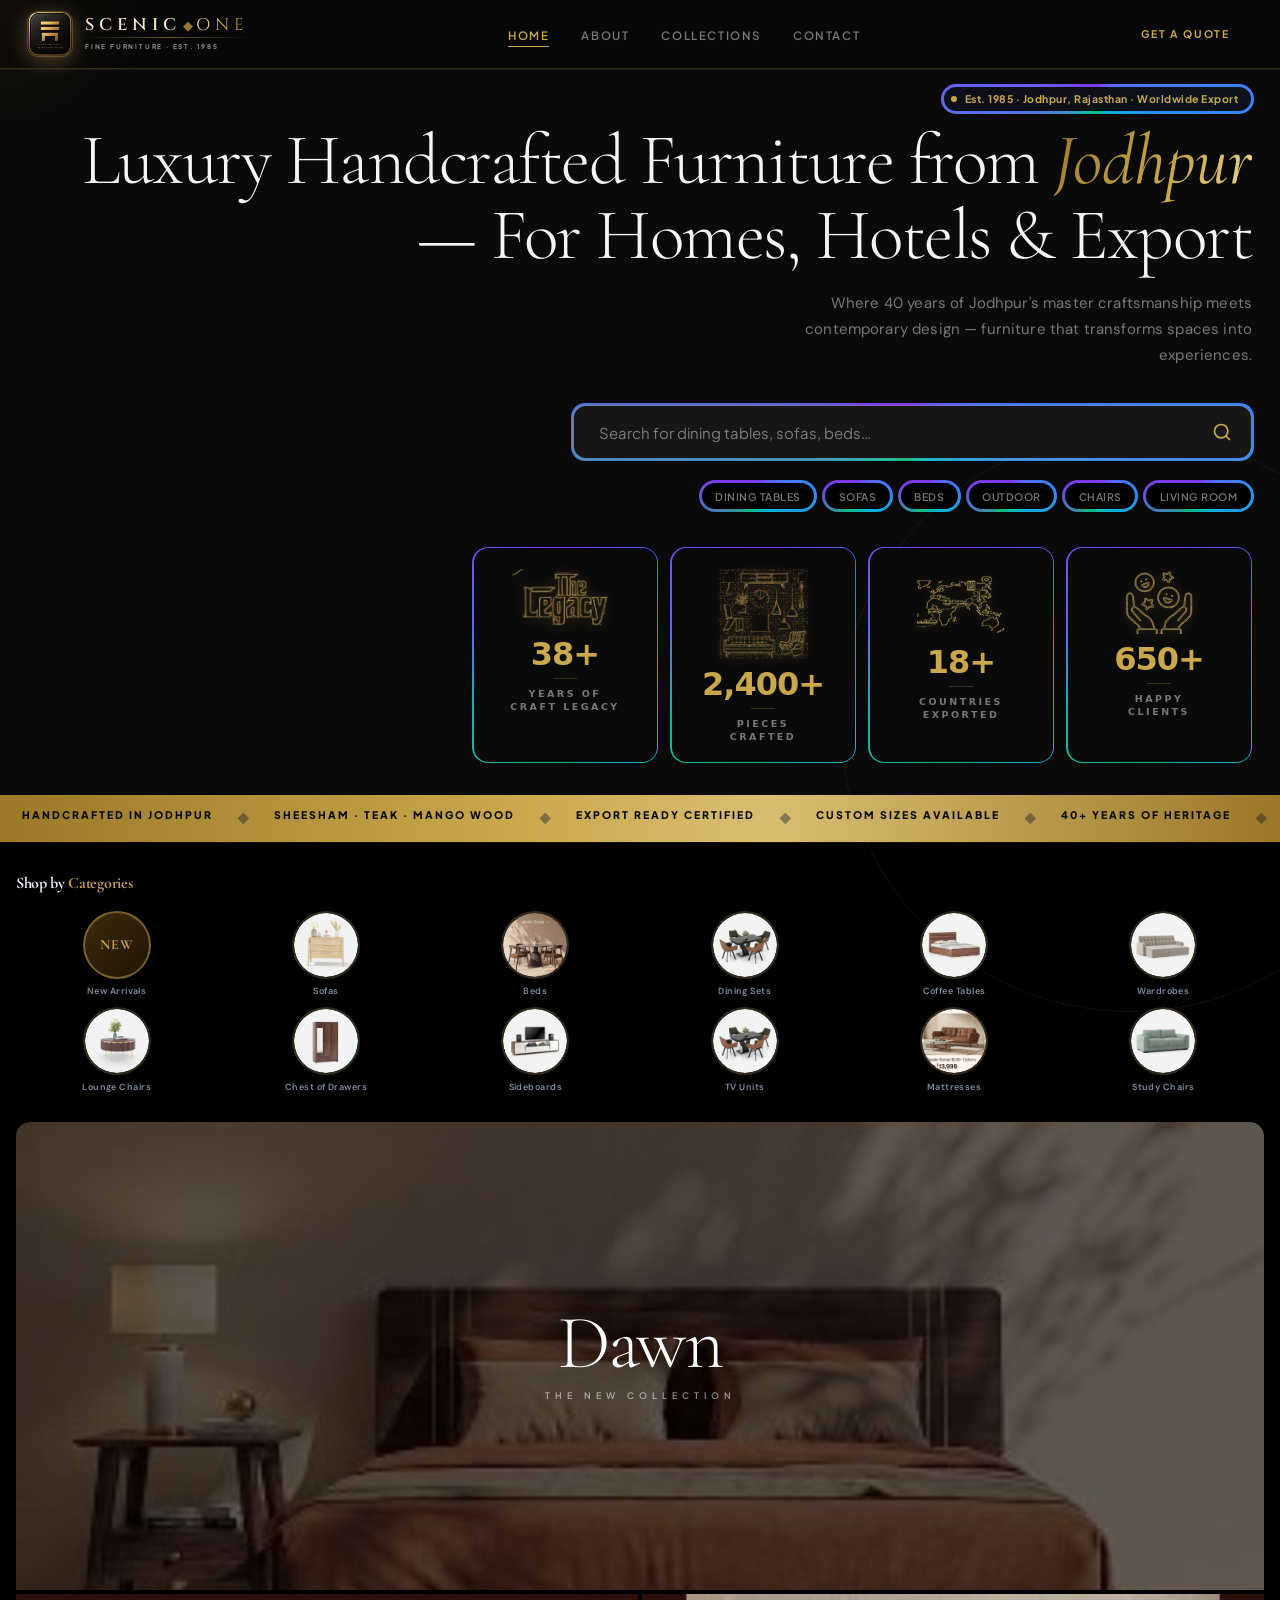
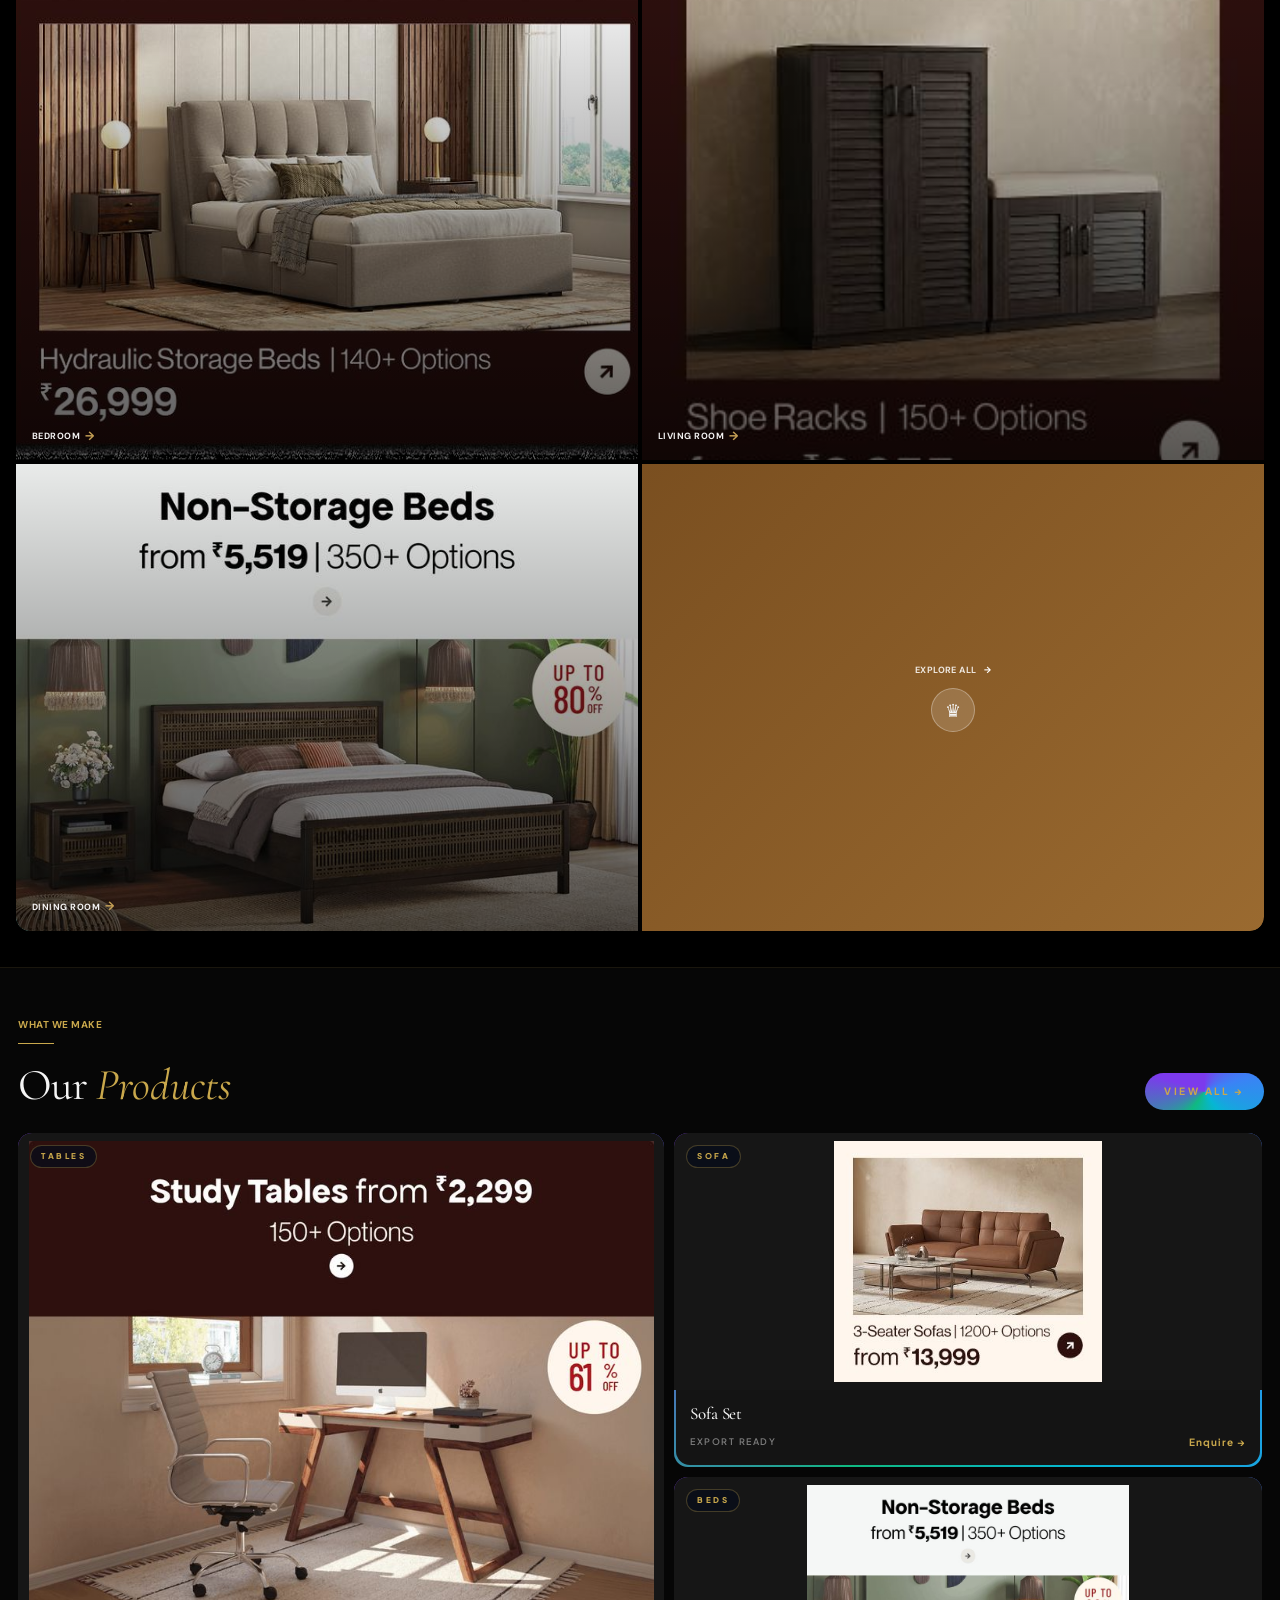
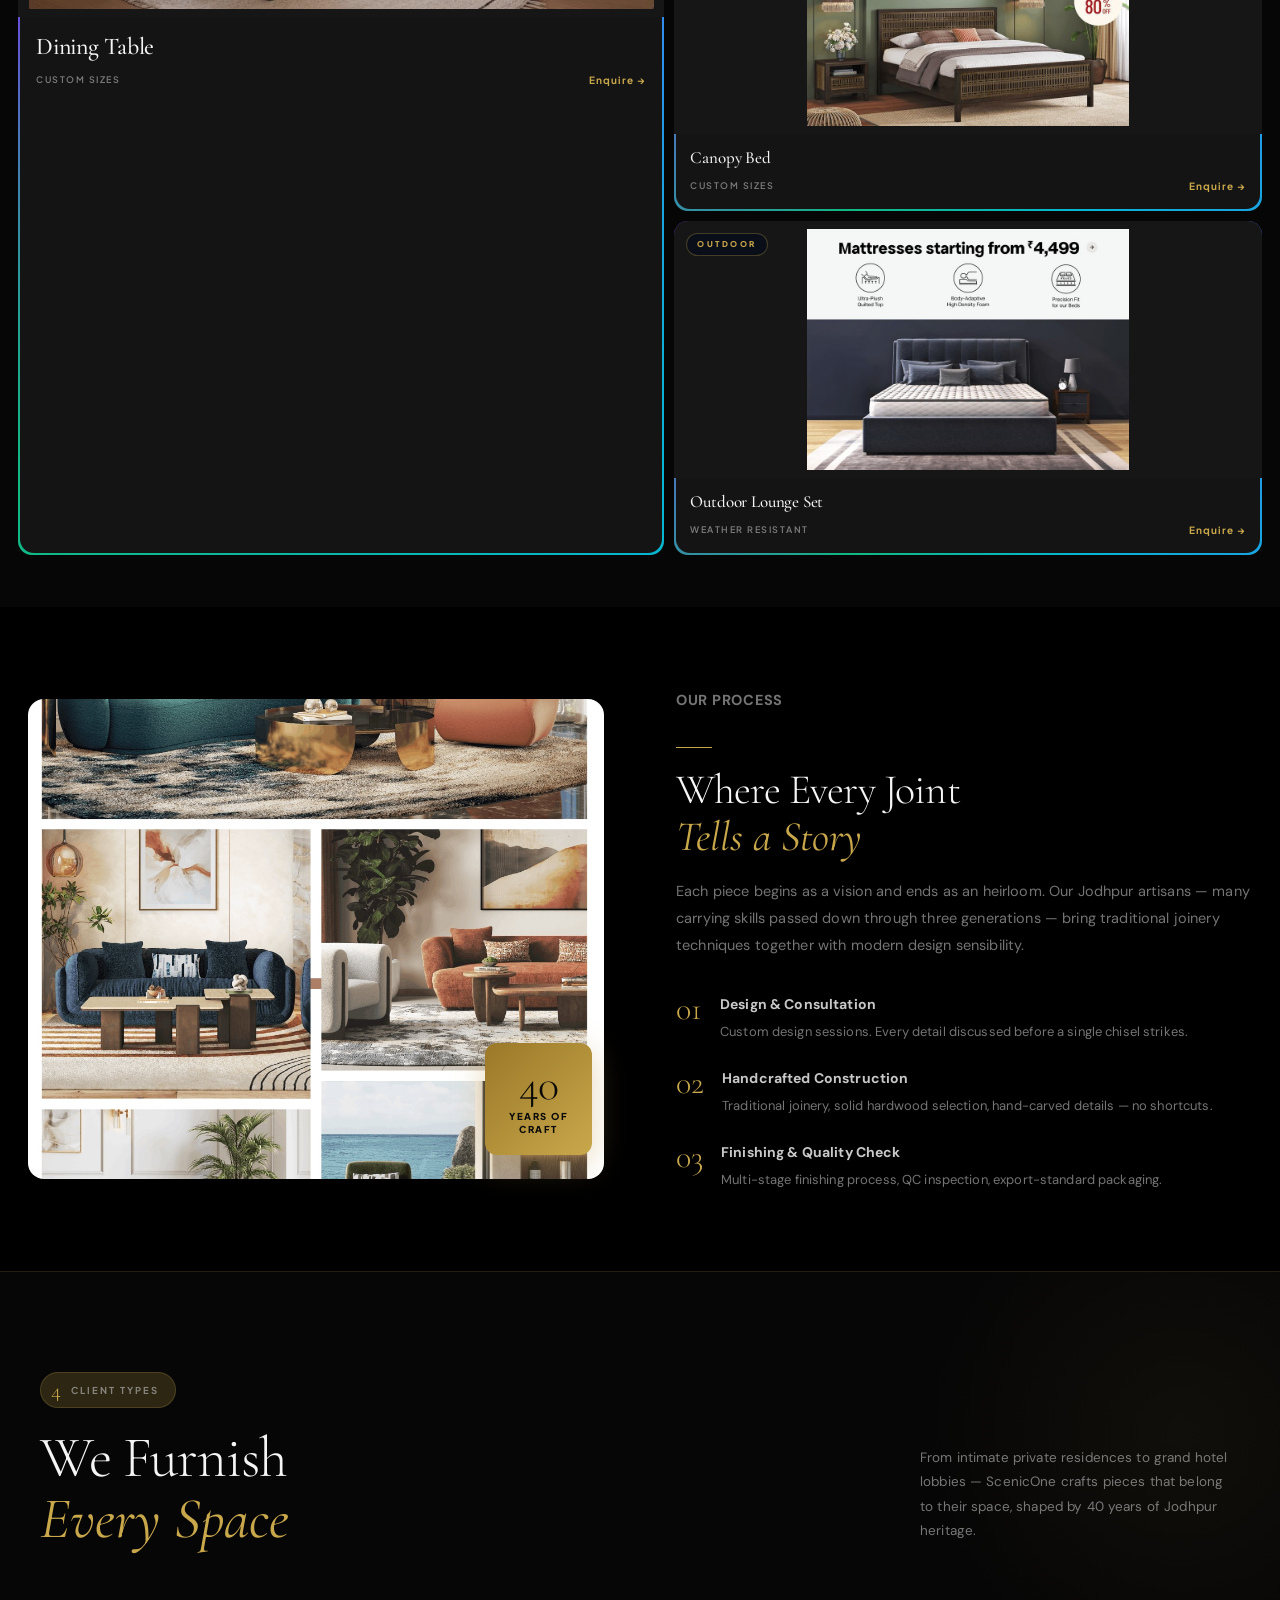
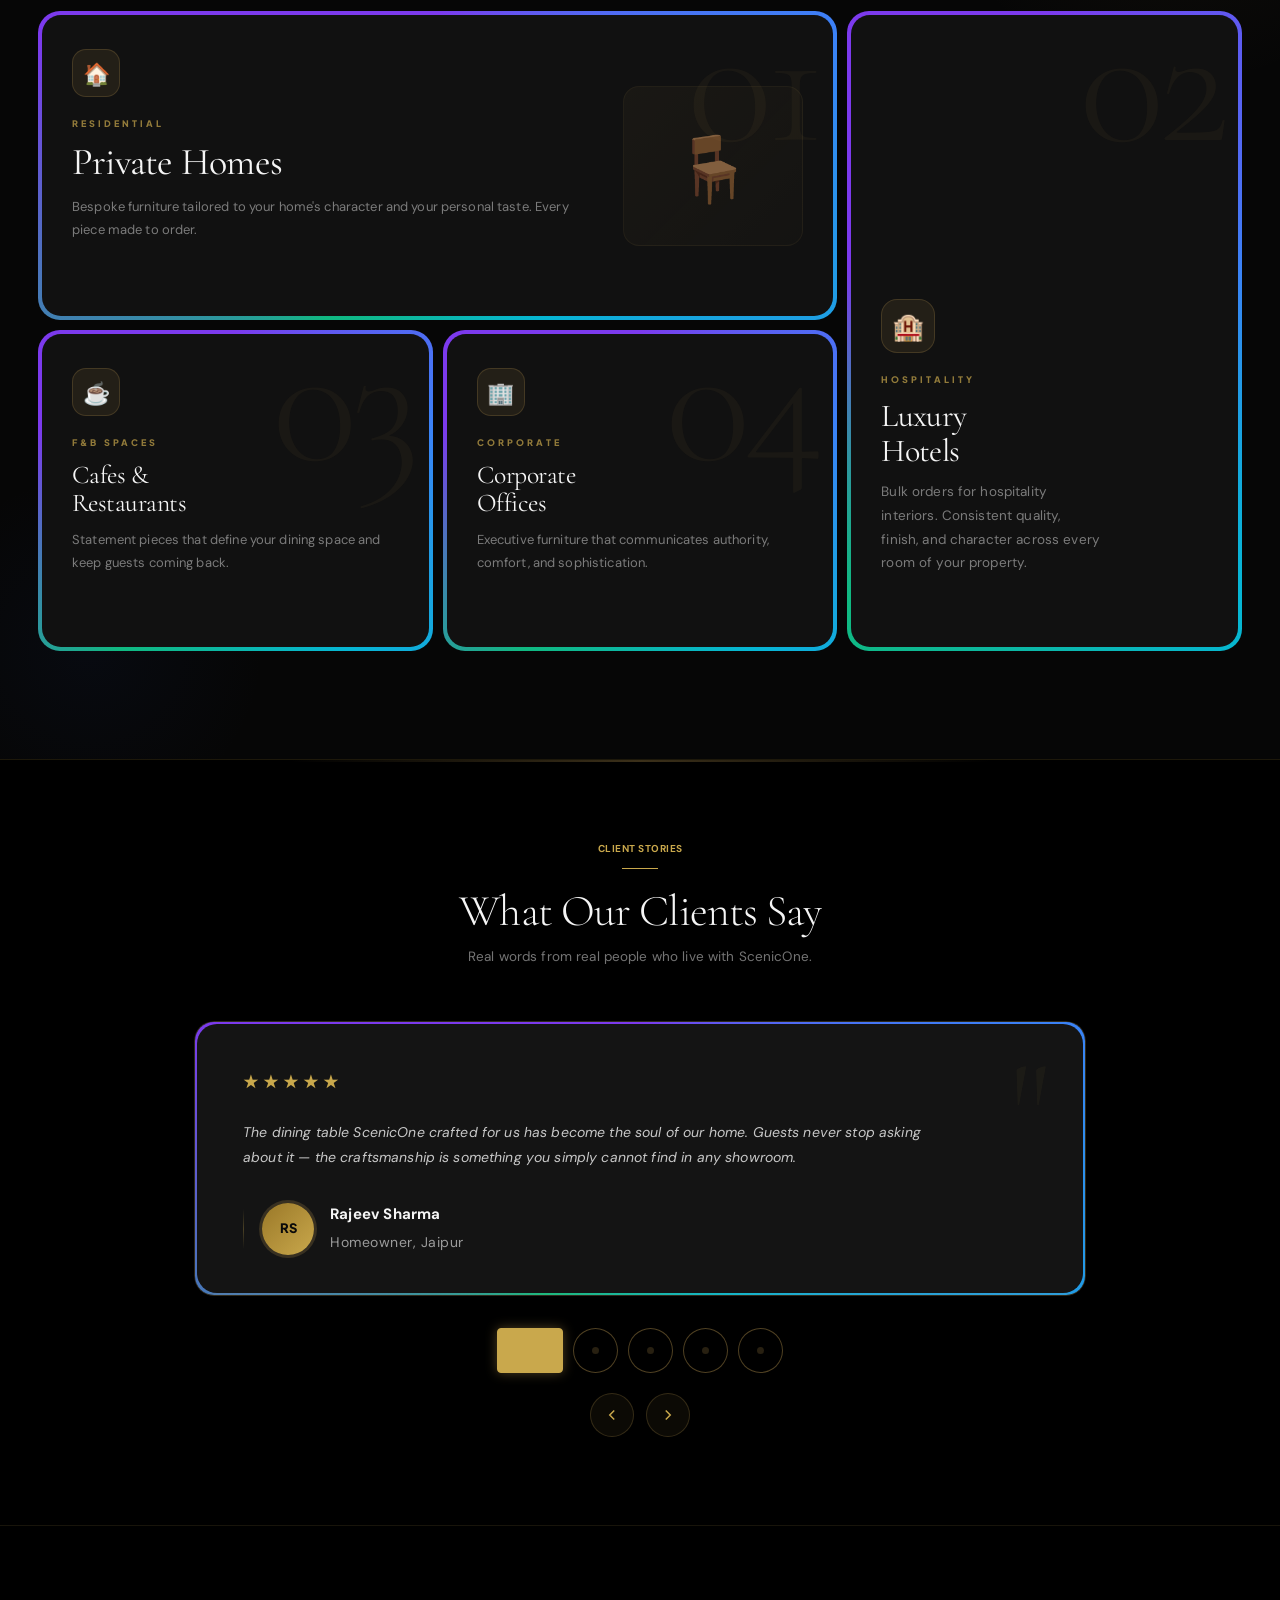
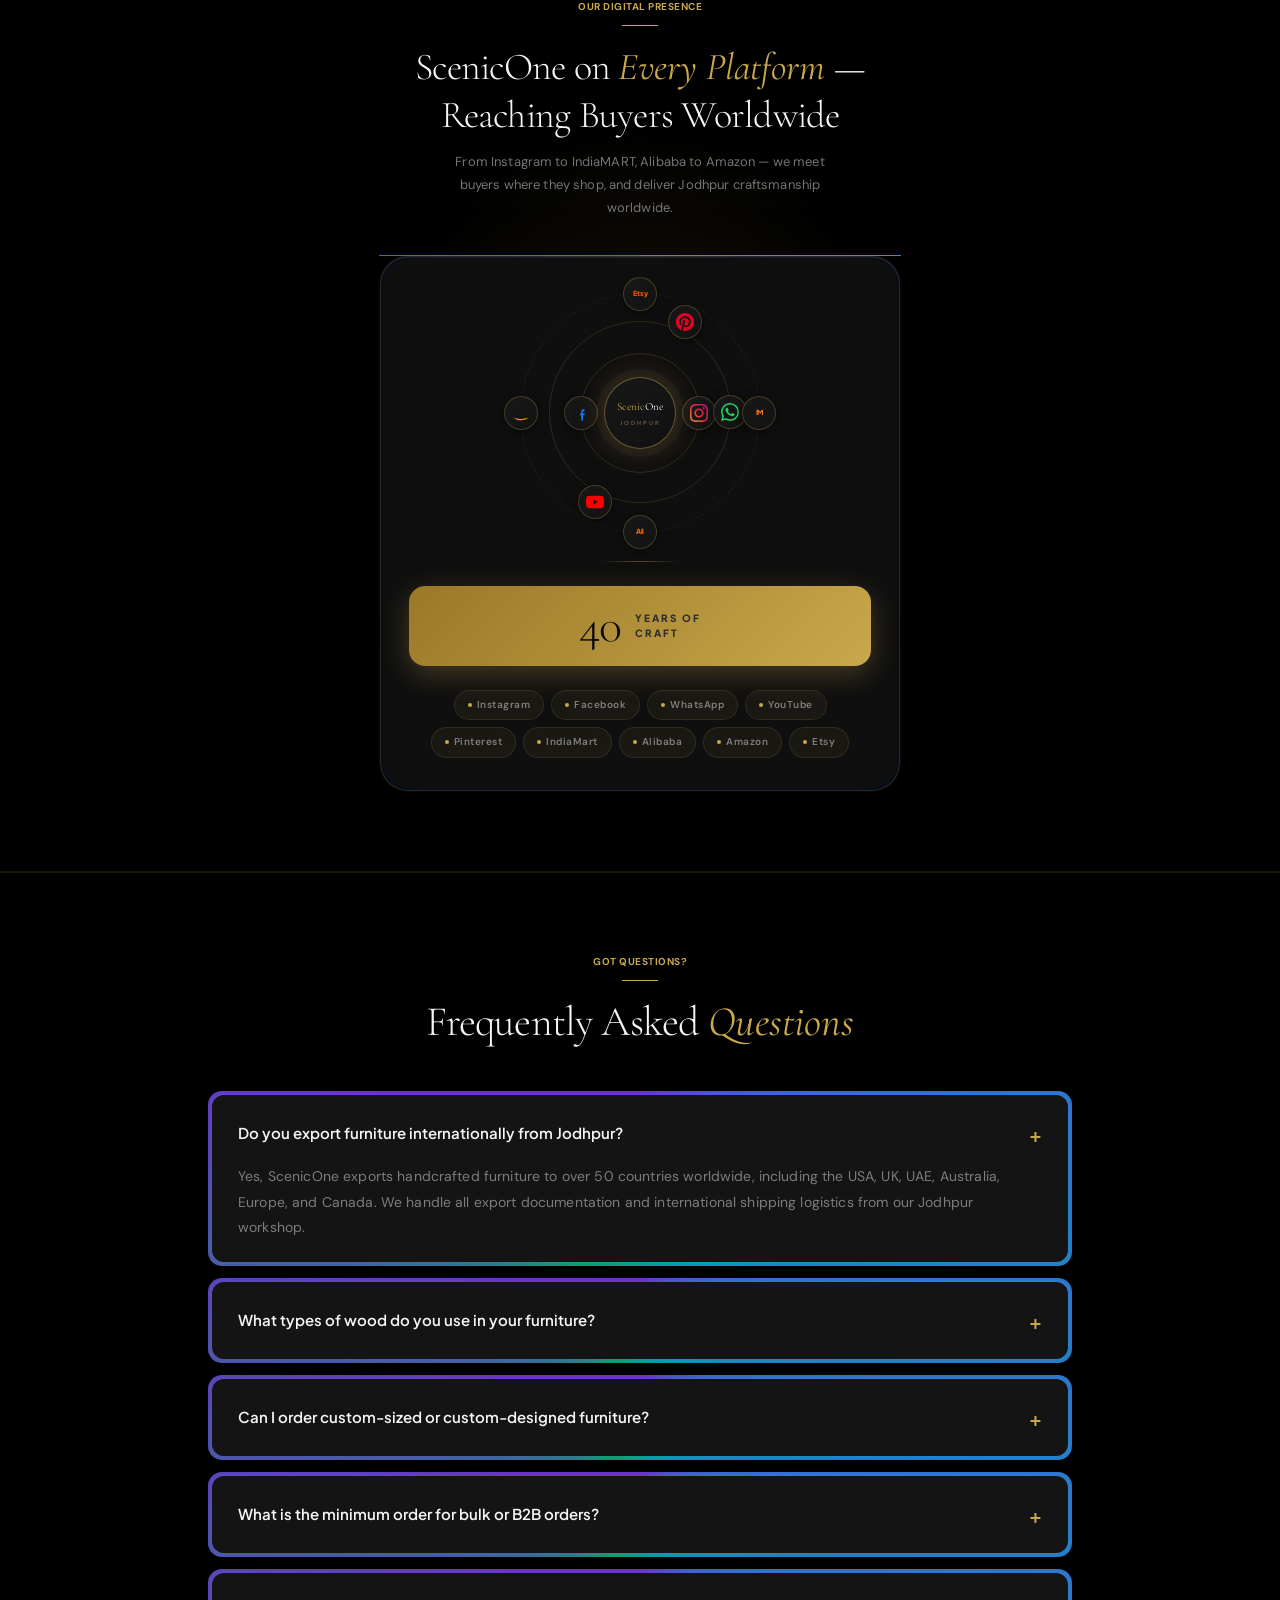
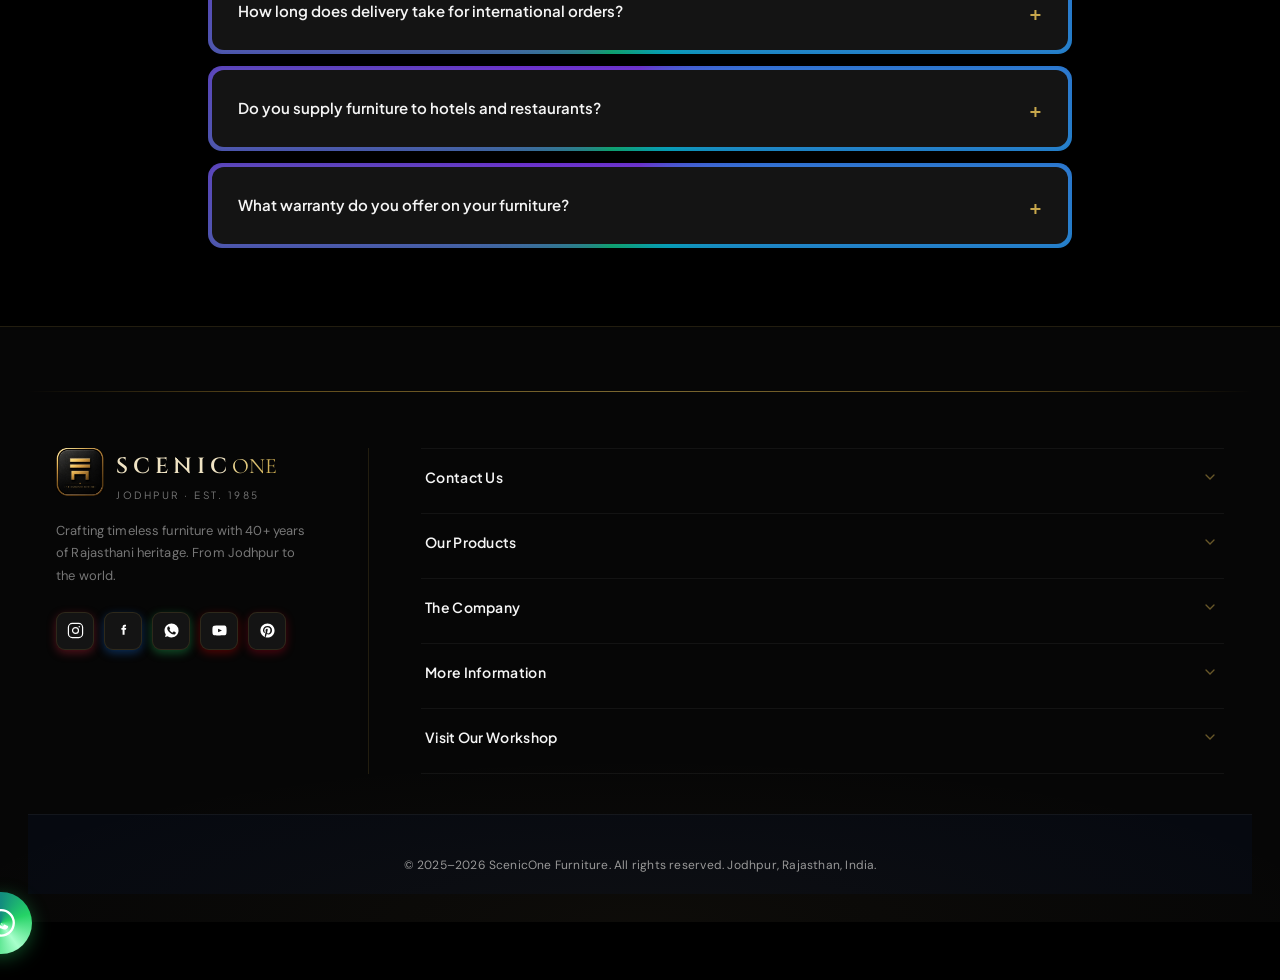
==== commit 4d36a376: "Rename scenicone-v13.html to index.html" ====
--- a/index.html
+++ b/index.html
@@ -121,7 +121,7 @@
 /* Grain overlay */
 body::before{
   content:'';position:fixed;inset:0;
-  background-image:url('assets/images/pattern.svg');
+  /* pattern removed */
   opacity:0.055;pointer-events:none;z-index:9998;
 }
 
@@ -240,7 +240,7 @@
   font-family:'Plus Jakarta Sans',sans-serif;
   font-size:6.5px;font-weight:700;letter-spacing:1.8px;
   text-transform:uppercase;
-  color:var(--muted2);
+  color:rgba(200,200,200,0.75);
   white-space:nowrap;
 }
 
@@ -778,27 +778,17 @@
 /* Card base */
 .sc-serve-card{
   border-radius:20px;
-  border:1px solid var(--border);
+  border:none;
   background:var(--card);
   padding:36px 32px;
-  position:relative;overflow:hidden;
+  position:relative;overflow:visible;
   cursor:default;
-  transition:border-color 0.3s,box-shadow 0.3s,transform 0.3s;
+  transition:box-shadow 0.3s,transform 0.3s;
 }
 .sc-serve-card:hover{
-  border-color:rgba(197,160,85,0.32);
   box-shadow:0 8px 40px rgba(0,0,0,0.35),0 0 24px rgba(197,160,85,0.07);
   transform:translateY(-4px);
 }
-
-/* Accent corner shine on hover */
-.sc-serve-card::after{
-  content:'';position:absolute;
-  top:0;left:0;right:0;height:1.5px;
-  background:linear-gradient(90deg,transparent 0%,var(--gold) 50%,transparent 100%);
-  opacity:0;transition:opacity 0.35s;
-}
-.sc-serve-card:hover::after{opacity:1;}
 
 /* Card A — Private Homes — large featured card */
 .sc-serve-card-a{
@@ -1057,9 +1047,10 @@
 .testi-dot{
   width:7px;height:7px;border-radius:50%;
   background:rgba(197,160,85,0.2);
-  border:1px solid rgba(197,160,85,0.3);
-  cursor:pointer;transition:all 0.3s;
-  padding:0;outline:none;
+  border:1px solid rgba(197,160,85,0.4);
+  cursor:pointer;transition:all 0.3s;padding:18px;
+  box-sizing:content-box;
+  background-clip:content-box;
 }
 .testi-dot.active{
   width:28px;border-radius:4px;
@@ -1187,7 +1178,7 @@
   max-width:1280px;margin:0 auto;
   padding-top:22px;border-top:1px solid var(--border);
   display:flex;justify-content:space-between;align-items:center;
-  flex-wrap:wrap;gap:8px;font-size:12px;color:var(--muted2);
+  flex-wrap:wrap;gap:8px;font-size:12px;color:rgba(200,200,200,0.75);
 }
 
 /* ═══════════════════════════════════════
@@ -2413,6 +2404,7 @@
   </div>
 </nav>
 
+<main id="main-content">
 <div class="nav-mobile-menu" id="mobileMenu">
   <a href="index.html">Home</a>
   <a href="about.html">About</a>
@@ -2919,11 +2911,11 @@
 
       <!-- Dots -->
       <div class="testi-dots" id="testiDots">
-        <button class="testi-dot active" data-idx="0"></button>
-        <button class="testi-dot" data-idx="1"></button>
-        <button class="testi-dot" data-idx="2"></button>
-        <button class="testi-dot" data-idx="3"></button>
-        <button class="testi-dot" data-idx="4"></button>
+        <button class="testi-dot active" data-idx="0" aria-label="Go to testimonial 1"></button>
+        <button class="testi-dot" data-idx="1" aria-label="Go to testimonial 2"></button>
+        <button class="testi-dot" data-idx="2" aria-label="Go to testimonial 3"></button>
+        <button class="testi-dot" data-idx="3" aria-label="Go to testimonial 4"></button>
+        <button class="testi-dot" data-idx="4" aria-label="Go to testimonial 5"></button>
       </div>
 
       <!-- Arrows -->
@@ -3089,6 +3081,7 @@
 </section>
 <!-- /SECTION:faq -->
 <!-- SECTION:footer | id=footer | editable: accordion links, social links, payment badges -->
+</main>
 <footer data-agent="footer" data-section="footer" id="sc-footer">
 
   <!-- Top glow line -->
@@ -3160,7 +3153,7 @@
 
       <!-- Contact Us accordion -->
       <div class="footer-acc-item">
-        <button class="footer-acc-trigger" aria-expanded="false">
+        <button class="footer-acc-trigger" aria-label="Contact Us" aria-expanded="false">
           <span>Contact Us</span>
           <span class="footer-acc-icon">
             <svg viewBox="0 0 24 24" fill="none"><polyline points="6 9 12 15 18 9" stroke="currentColor" stroke-width="2" stroke-linecap="round"/></svg>
@@ -3186,7 +3179,7 @@
 
       <!-- Our Products accordion -->
       <div class="footer-acc-item">
-        <button class="footer-acc-trigger" aria-expanded="false">
+        <button class="footer-acc-trigger" aria-label="Our Products" aria-expanded="false">
           <span>Our Products</span>
           <span class="footer-acc-icon">
             <svg viewBox="0 0 24 24" fill="none"><polyline points="6 9 12 15 18 9" stroke="currentColor" stroke-width="2" stroke-linecap="round"/></svg>
@@ -3206,7 +3199,7 @@
 
       <!-- Company accordion -->
       <div class="footer-acc-item">
-        <button class="footer-acc-trigger" aria-expanded="false">
+        <button class="footer-acc-trigger" aria-label="The Company" aria-expanded="false">
           <span>The Company</span>
           <span class="footer-acc-icon">
             <svg viewBox="0 0 24 24" fill="none"><polyline points="6 9 12 15 18 9" stroke="currentColor" stroke-width="2" stroke-linecap="round"/></svg>
@@ -3226,7 +3219,7 @@
 
       <!-- More Info accordion -->
       <div class="footer-acc-item">
-        <button class="footer-acc-trigger" aria-expanded="false">
+        <button class="footer-acc-trigger" aria-label="More Information" aria-expanded="false">
           <span>More Information</span>
           <span class="footer-acc-icon">
             <svg viewBox="0 0 24 24" fill="none"><polyline points="6 9 12 15 18 9" stroke="currentColor" stroke-width="2" stroke-linecap="round"/></svg>
@@ -3245,7 +3238,7 @@
 
       <!-- Address accordion -->
       <div class="footer-acc-item">
-        <button class="footer-acc-trigger" aria-expanded="false">
+        <button class="footer-acc-trigger" aria-label="Visit Our Workshop" aria-expanded="false">
           <span>Visit Our Workshop</span>
           <span class="footer-acc-icon">
             <svg viewBox="0 0 24 24" fill="none"><polyline points="6 9 12 15 18 9" stroke="currentColor" stroke-width="2" stroke-linecap="round"/></svg>
@@ -3487,12 +3480,12 @@
   gap:16px;flex-wrap:wrap;
 }
 .footer-copy{
-  font-size:12px;color:var(--muted2);letter-spacing:0.2px;
+  font-size:12px;color:rgba(200,200,200,0.75);letter-spacing:0.2px;
 }
 .footer-payment-icons{
   display:flex;align-items:center;gap:8px;flex-wrap:wrap;
 }
-.footer-pay-label{font-size:11px;color:var(--muted2);letter-spacing:1px;text-transform:uppercase;margin-right:4px;}
+.footer-pay-label{font-size:11px;color:rgba(200,200,200,0.75);letter-spacing:1px;text-transform:uppercase;margin-right:4px;}
 .footer-pay-badge{
   display:inline-flex;align-items:center;justify-content:center;
   padding:4px 8px;border-radius:6px;
@@ -3598,10 +3591,8 @@
   );
   animation: glow-spin 4s linear infinite;
   z-index: -1;
-  opacity: 0;
-  transition: opacity 0.4s ease;
-}
-.search-bar-wrap:focus-within::before { opacity: 1; }
+  opacity: 1;
+}
 .search-bar-wrap::after {
   content: '';
   position: absolute;
@@ -3609,10 +3600,8 @@
   border-radius: 12px;
   background: #0d0d0d;
   z-index: -1;
-  opacity: 0;
-  transition: opacity 0.4s ease;
-}
-.search-bar-wrap:focus-within::after { opacity: 1; }
+  opacity: 1;
+}
 
 /* === BTN-GOLD (always on) === */
 .btn-gold {
@@ -3706,7 +3695,7 @@
   z-index: -1;
 }
 
-/* === FP-VIEW-ALL (hover) === */
+/* === FP-VIEW-ALL (always on) === */
 .fp-view-all {
   position: relative;
   isolation: isolate;
@@ -3723,12 +3712,10 @@
   );
   animation: glow-spin 3s linear infinite;
   z-index: -1;
-  opacity: 0;
-  transition: opacity 0.3s ease;
-}
-.fp-view-all:hover::before { opacity: 1; }
-
-/* === SEARCH SUGGESTIONS (hover) === */
+  opacity: 1;
+}
+
+/* === SEARCH SUGGESTIONS (always on) === */
 .search-suggestions a {
   position: relative;
   isolation: isolate;
@@ -3745,10 +3732,8 @@
   );
   animation: glow-spin 4s linear infinite;
   z-index: -1;
-  opacity: 0;
-  transition: opacity 0.25s ease;
-}
-.search-suggestions a:hover::before { opacity: 1; }
+  opacity: 1;
+}
 .search-suggestions a::after {
   content: '';
   position: absolute;
@@ -3756,10 +3741,8 @@
   border-radius: 100px;
   background: var(--bg);
   z-index: -1;
-  opacity: 0;
-  transition: opacity 0.25s ease;
-}
-.search-suggestions a:hover::after { opacity: 1; }
+  opacity: 1;
+}
 
 /* === WHATSAPP (green glow, always on) === */
 .whatsapp-float {
@@ -3822,6 +3805,10 @@
     opacity: 0 !important;
   }
   .hero-pill::before { opacity: 0.6 !important; }
+  .search-bar-wrap::before,
+  .search-bar-wrap::after,
+  .search-suggestions a::before,
+  .search-suggestions a::after { opacity: 0 !important; }
 }
 
 
@@ -3838,143 +3825,138 @@
 .fp-card::before {
   content: '';
   position: absolute;
-  inset: -1.5px;
+  inset: -2px;
   border-radius: inherit;
   background: conic-gradient(
     from var(--glow-angle),
     #7c3aed, #3b82f6, #06b6d4, #10b981, #7c3aed, #7c3aed
   );
   animation: glow-spin 4s linear infinite;
-  z-index: -1;
-  opacity: 0;
-  transition: opacity 0.35s ease;
+  z-index: -2;
+  opacity: 1;
 }
 .fp-card::after {
   content: '';
   position: absolute;
-  inset: 1.5px;
+  inset: 2px;
   border-radius: inherit;
   background: var(--card);
   z-index: -1;
-  opacity: 0;
-  transition: opacity 0.35s ease;
-}
-.fp-card:hover::before,
-.fp-card:hover::after { opacity: 1; }
+}
 
 /* === SC-SERVE-CARD (serve/service cards) === */
 .sc-serve-card {
   position: relative;
   isolation: isolate;
+  border: none;
 }
 .sc-serve-card::before {
   content: '';
   position: absolute;
-  inset: -1.5px;
+  inset: -2px;
+  border-radius: 22px;
+  background: conic-gradient(
+    from var(--glow-angle),
+    #7c3aed, #3b82f6, #06b6d4, #10b981, #7c3aed, #7c3aed
+  );
+  animation: glow-spin 5s linear infinite;
+  z-index: -2;
+  opacity: 1;
+}
+.sc-serve-card::after {
+  content: '';
+  position: absolute;
+  inset: 2px;
+  border-radius: 19px;
+  background: #111111;
+  z-index: -1;
+}
+
+/* === TESTIMONIAL-CARD === */
+.testimonial-card {
+  position: relative;
+  isolation: isolate;
+}
+.testimonial-card::before {
+  content: '';
+  position: absolute;
+  inset: -2px;
+  border-radius: inherit;
+  background: conic-gradient(
+    from var(--glow-angle),
+    #7c3aed, #3b82f6, #06b6d4, #10b981, #7c3aed, #7c3aed
+  );
+  animation: glow-spin 4.5s linear infinite;
+  z-index: -2;
+  opacity: 1;
+}
+.testimonial-card::after {
+  content: '';
+  position: absolute;
+  inset: 2px;
+  border-radius: inherit;
+  background: var(--card);
+  z-index: -1;
+  opacity: 1;
+}
+
+/* === SC-ORBIT-CARD === */
+.sc-orbit-card {
+  position: relative;
+  isolation: isolate;
+}
+.sc-orbit-card::before {
+  content: '';
+  position: absolute;
+  inset: -2px;
   border-radius: inherit;
   background: conic-gradient(
     from var(--glow-angle),
     #7c3aed, #3b82f6, #06b6d4, #10b981, #7c3aed, #7c3aed
   );
   animation: glow-spin 5s linear infinite;
-  z-index: -1;
-  opacity: 0;
-  transition: opacity 0.35s ease;
-}
-.sc-serve-card::after {
+  z-index: -2;
+  opacity: 1;
+}
+.sc-orbit-card::after {
   content: '';
   position: absolute;
-  inset: 1.5px;
+  inset: 2px;
   border-radius: inherit;
-  background: var(--card);
+  background: var(--card2);
   z-index: -1;
-  opacity: 0;
-  transition: opacity 0.35s ease;
-}
-.sc-serve-card:hover::before,
-.sc-serve-card:hover::after { opacity: 1; }
-
-/* === TESTIMONIAL-CARD === */
-.testimonial-card {
+  opacity: 1;
+}
+
+/* === FAQ ITEMS === */
+.faq-item {
   position: relative;
   isolation: isolate;
-}
-.testimonial-card::before {
+  border: none !important;
+}
+.faq-item::before {
   content: '';
   position: absolute;
-  inset: -1.5px;
-  border-radius: inherit;
-  background: conic-gradient(
-    from var(--glow-angle),
-    #7c3aed, #3b82f6, #06b6d4, #10b981, #7c3aed, #7c3aed
-  );
-  animation: glow-spin 4.5s linear infinite;
-  z-index: -1;
-  opacity: 1;
-}
-.testimonial-card::after {
-  content: '';
-  position: absolute;
-  inset: 1.5px;
-  border-radius: inherit;
-  background: var(--card);
-  z-index: -1;
-  opacity: 1;
-}
-
-/* === SC-ORBIT-CARD === */
-.sc-orbit-card {
-  position: relative;
-  isolation: isolate;
-}
-.sc-orbit-card::before {
-  content: '';
-  position: absolute;
-  inset: -1.5px;
-  border-radius: inherit;
+  inset: -2px;
+  border-radius: 14px;
   background: conic-gradient(
     from var(--glow-angle),
     #7c3aed, #3b82f6, #06b6d4, #10b981, #7c3aed, #7c3aed
   );
   animation: glow-spin 5s linear infinite;
-  z-index: -1;
-  opacity: 0;
-  transition: opacity 0.35s ease;
-}
-.sc-orbit-card::after {
+  z-index: -2;
+  opacity: 0.85;
+  pointer-events: none;
+}
+.faq-item::after {
   content: '';
   position: absolute;
-  inset: 1.5px;
-  border-radius: inherit;
-  background: var(--card2);
+  inset: 2px;
+  border-radius: 12px;
+  background: var(--card);
   z-index: -1;
-  opacity: 0;
-  transition: opacity 0.35s ease;
-}
-.sc-orbit-card:hover::before,
-.sc-orbit-card:hover::after { opacity: 1; }
-
-/* === FAQ ITEMS === */
-.faq-item {
-  position: relative;
-  isolation: isolate;
-}
-.faq-item::before {
-  content: '';
-  position: absolute;
-  inset: -1.5px;
-  border-radius: inherit;
-  background: conic-gradient(
-    from var(--glow-angle),
-    #7c3aed, #3b82f6, #06b6d4, #10b981, #7c3aed, #7c3aed
-  );
-  animation: glow-spin 5s linear infinite;
-  z-index: -1;
-  opacity: 0;
-  transition: opacity 0.35s ease;
   pointer-events: none;
 }
-.faq-item:hover::before { opacity: 0.8; }
 
 /* === COLL-SUB-CARD (collection cards) === */
 .coll-sub-card {
@@ -3992,10 +3974,8 @@
   );
   animation: glow-spin 4s linear infinite;
   z-index: -1;
-  opacity: 0;
-  transition: opacity 0.35s ease;
-}
-.coll-sub-card:hover::before { opacity: 1; }
+  opacity: 1;
+}
 
 /* Reduced motion */
 @media (prefers-reduced-motion: reduce) {
@@ -4005,6 +3985,8 @@
     animation: none !important;
     opacity: 0 !important;
   }
+  .fp-card::after, .sc-serve-card::after,
+  .sc-orbit-card::after { opacity: 0 !important; }
 }
 
 </style>
